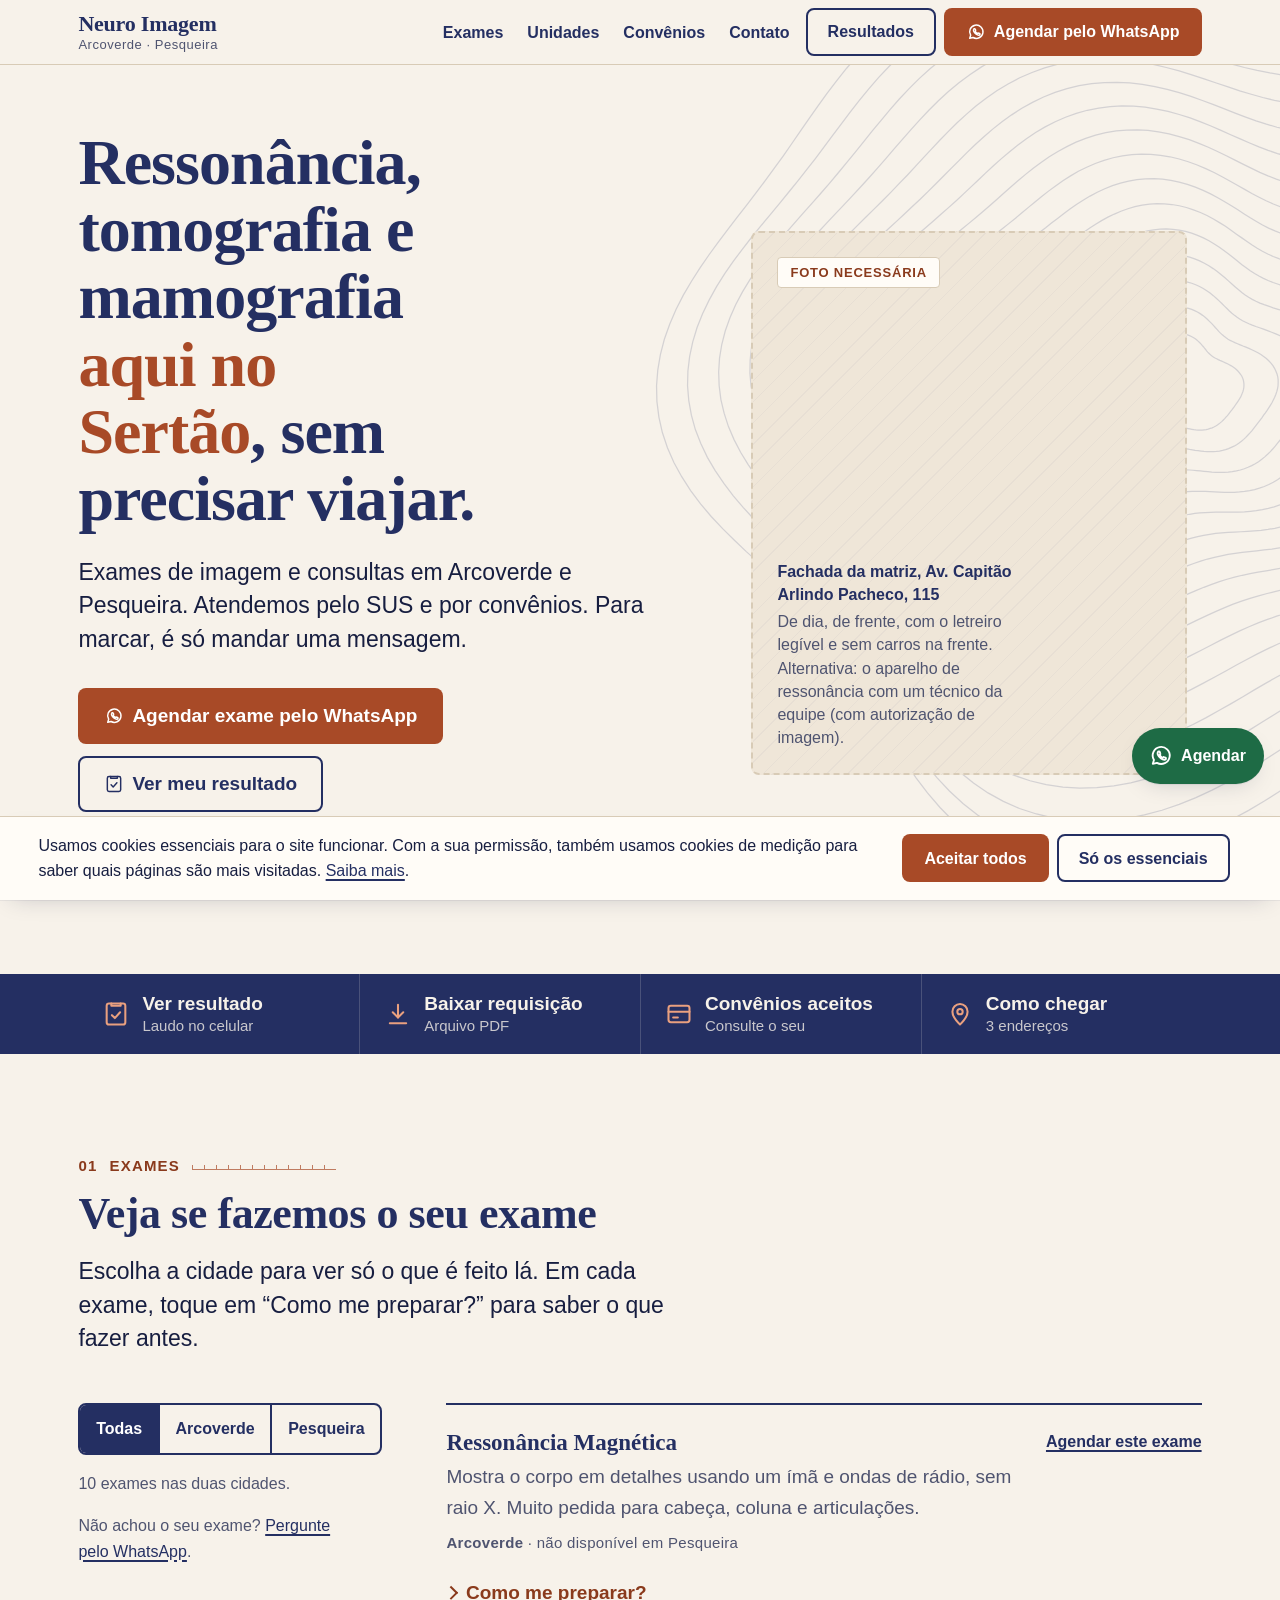
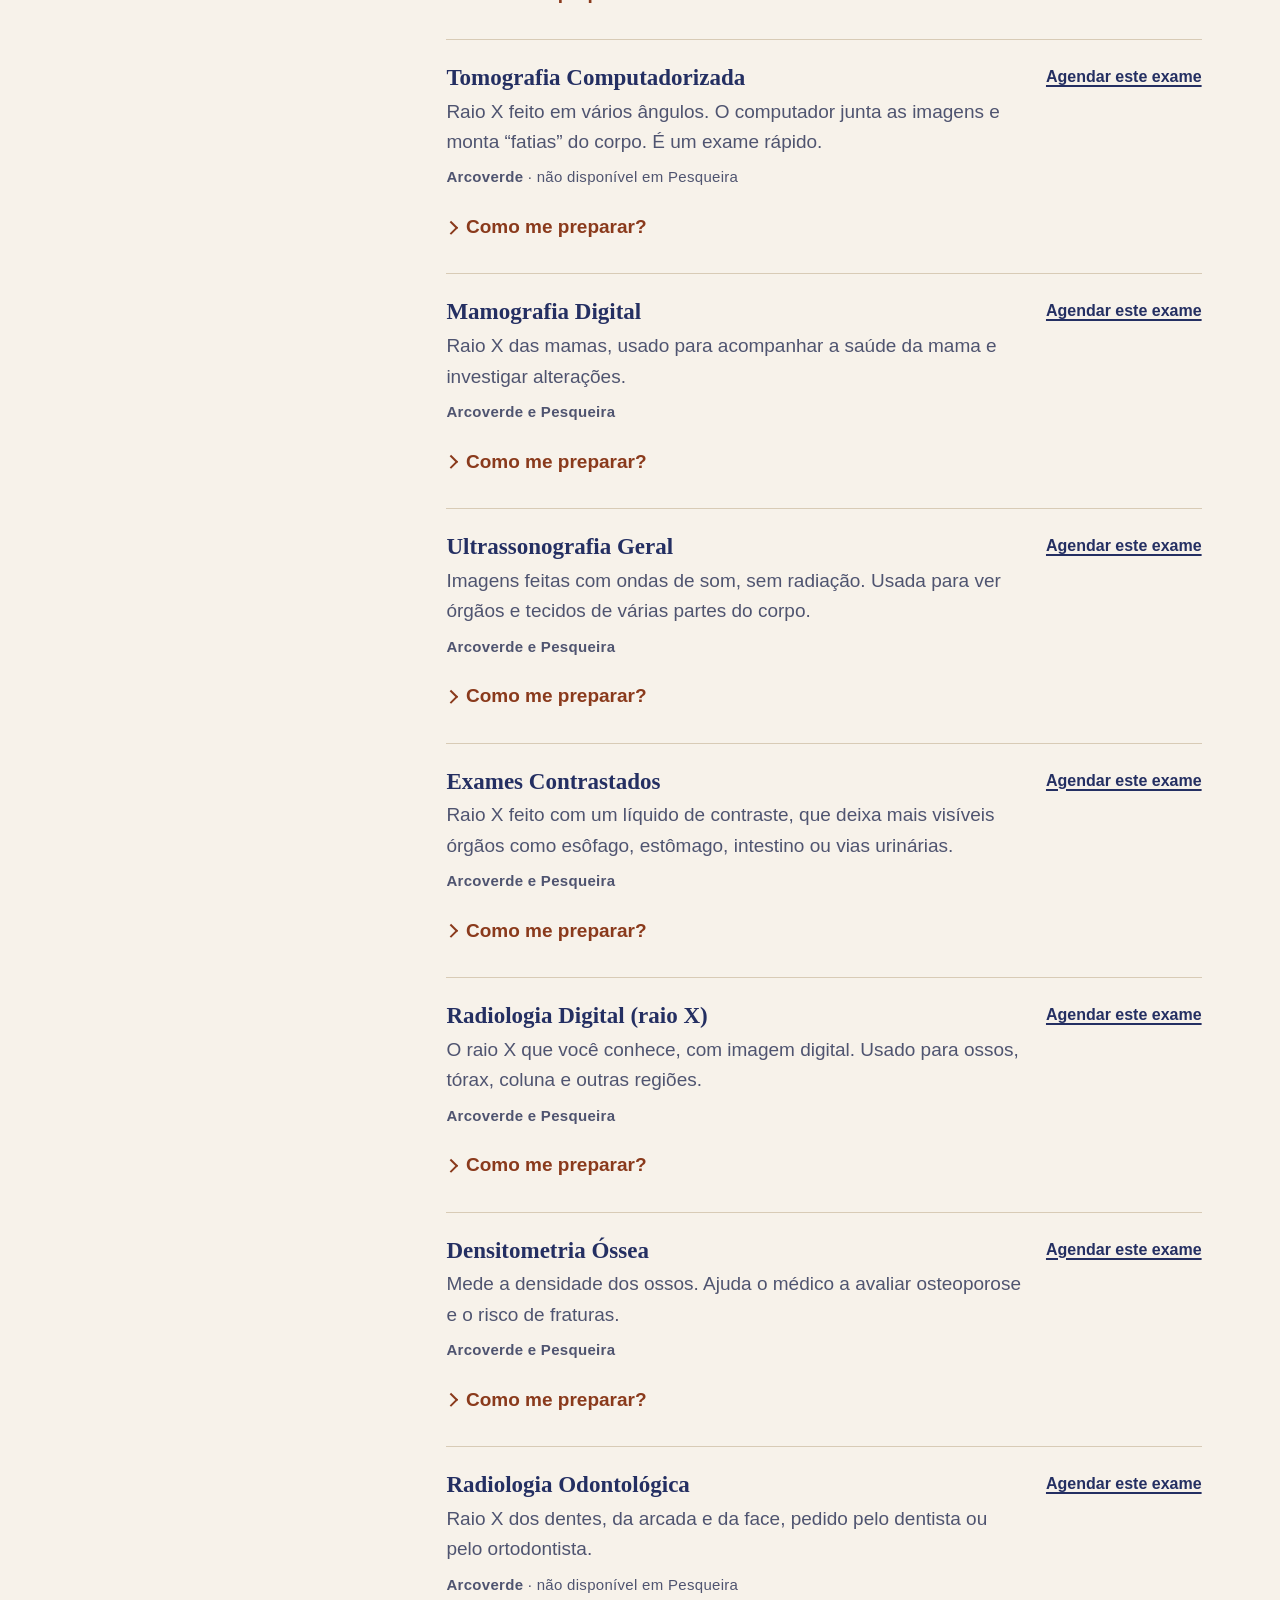
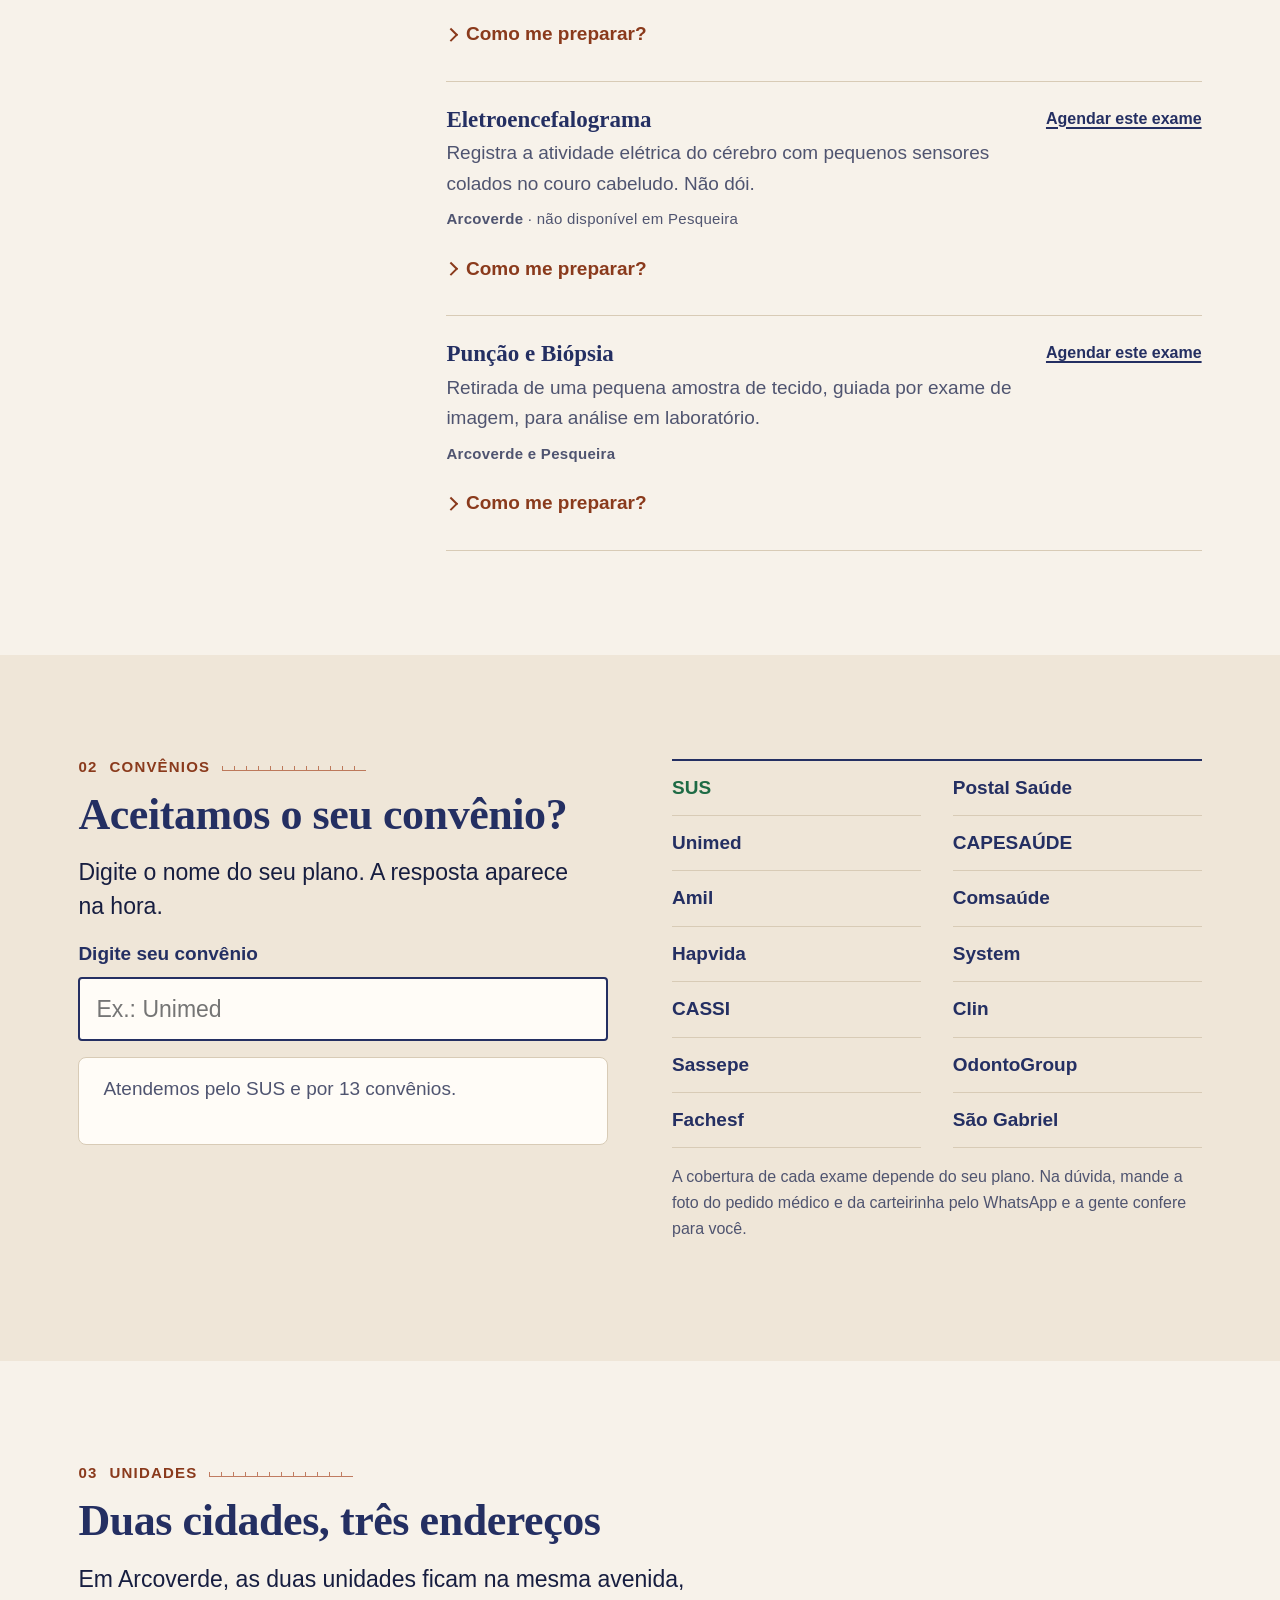
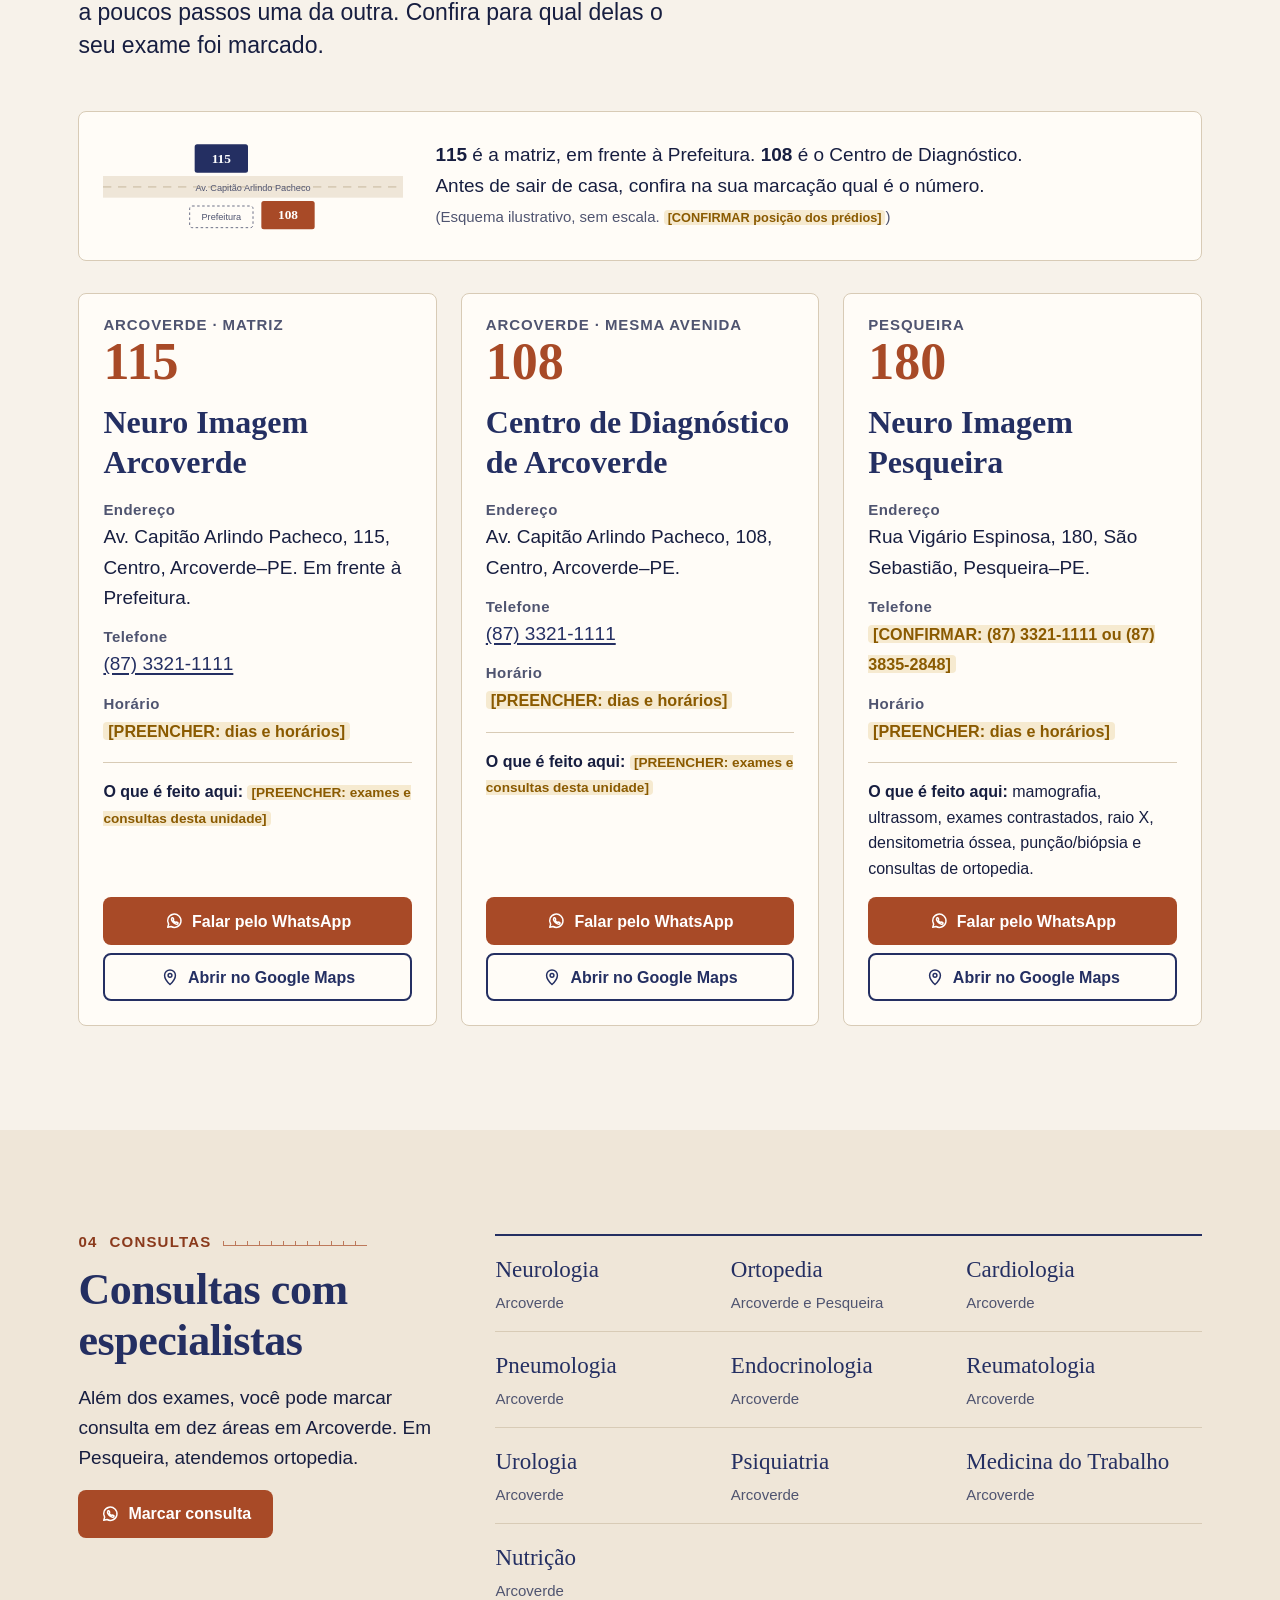
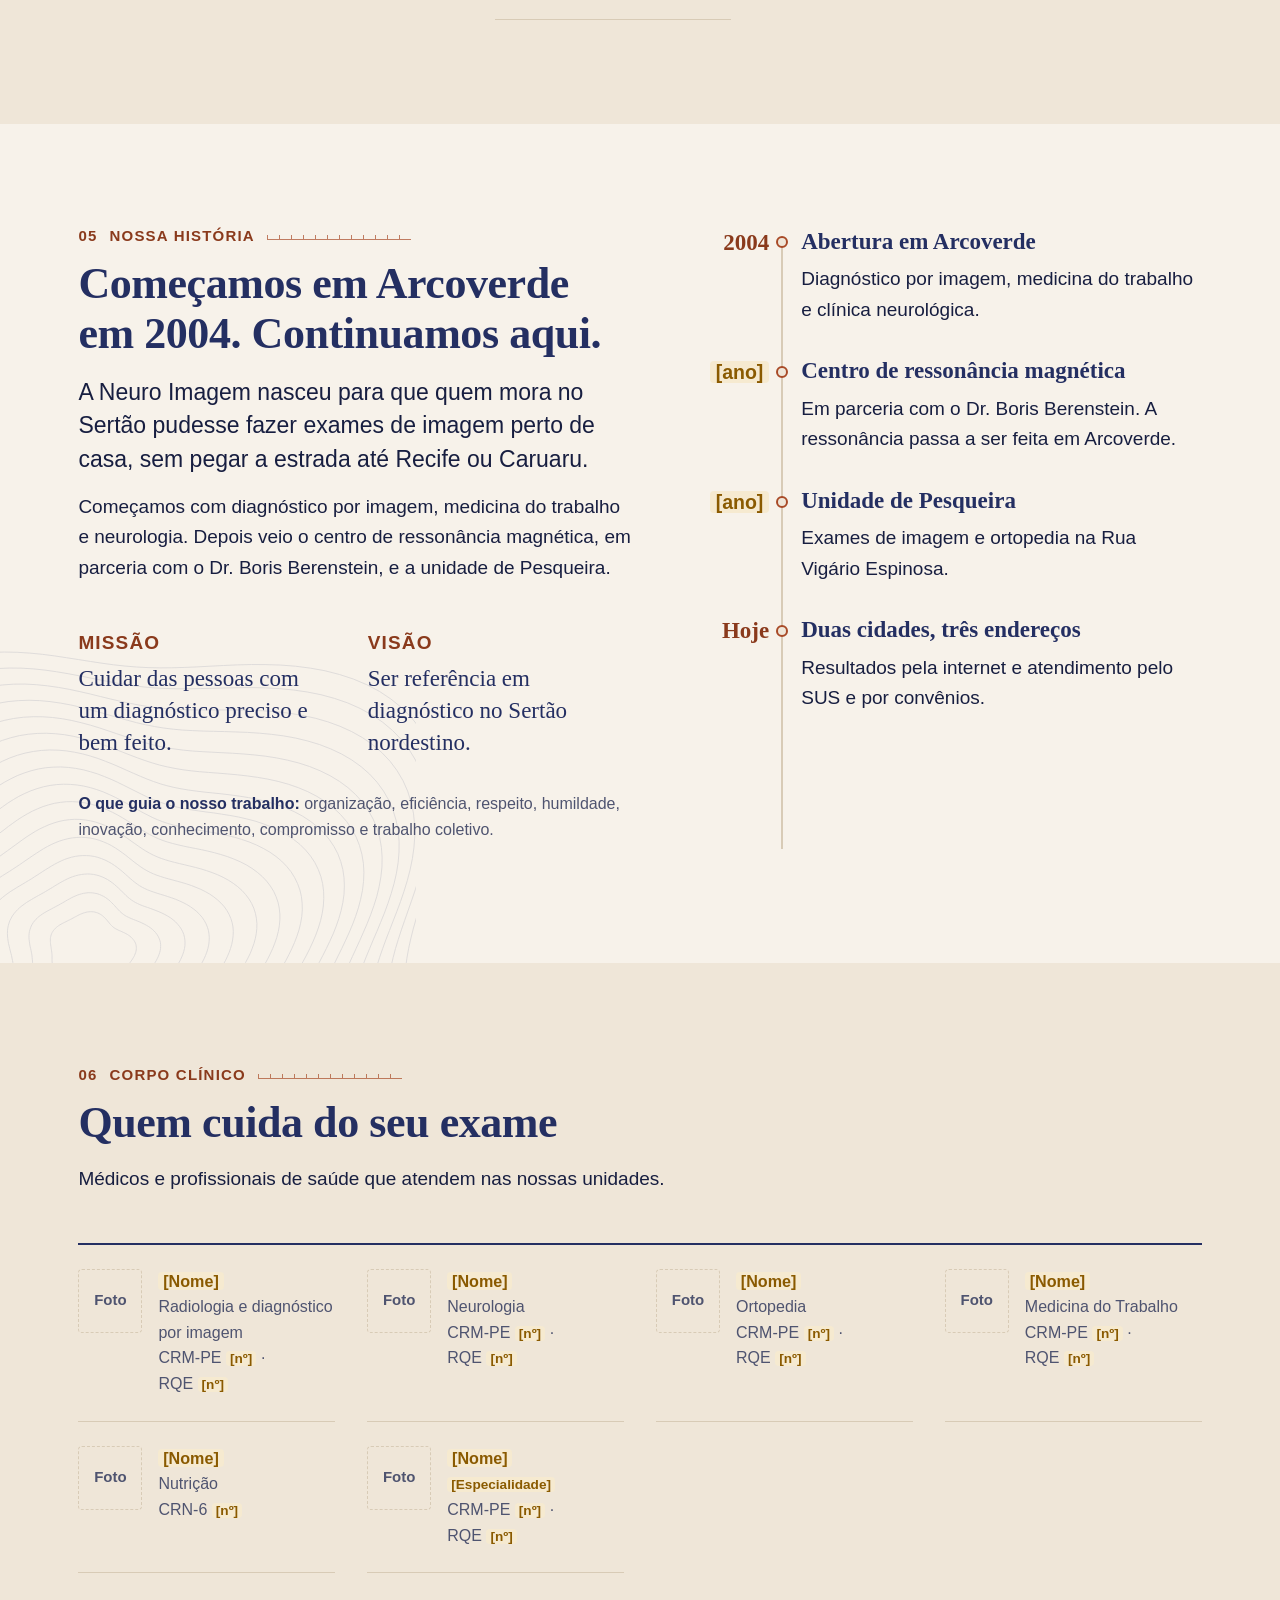
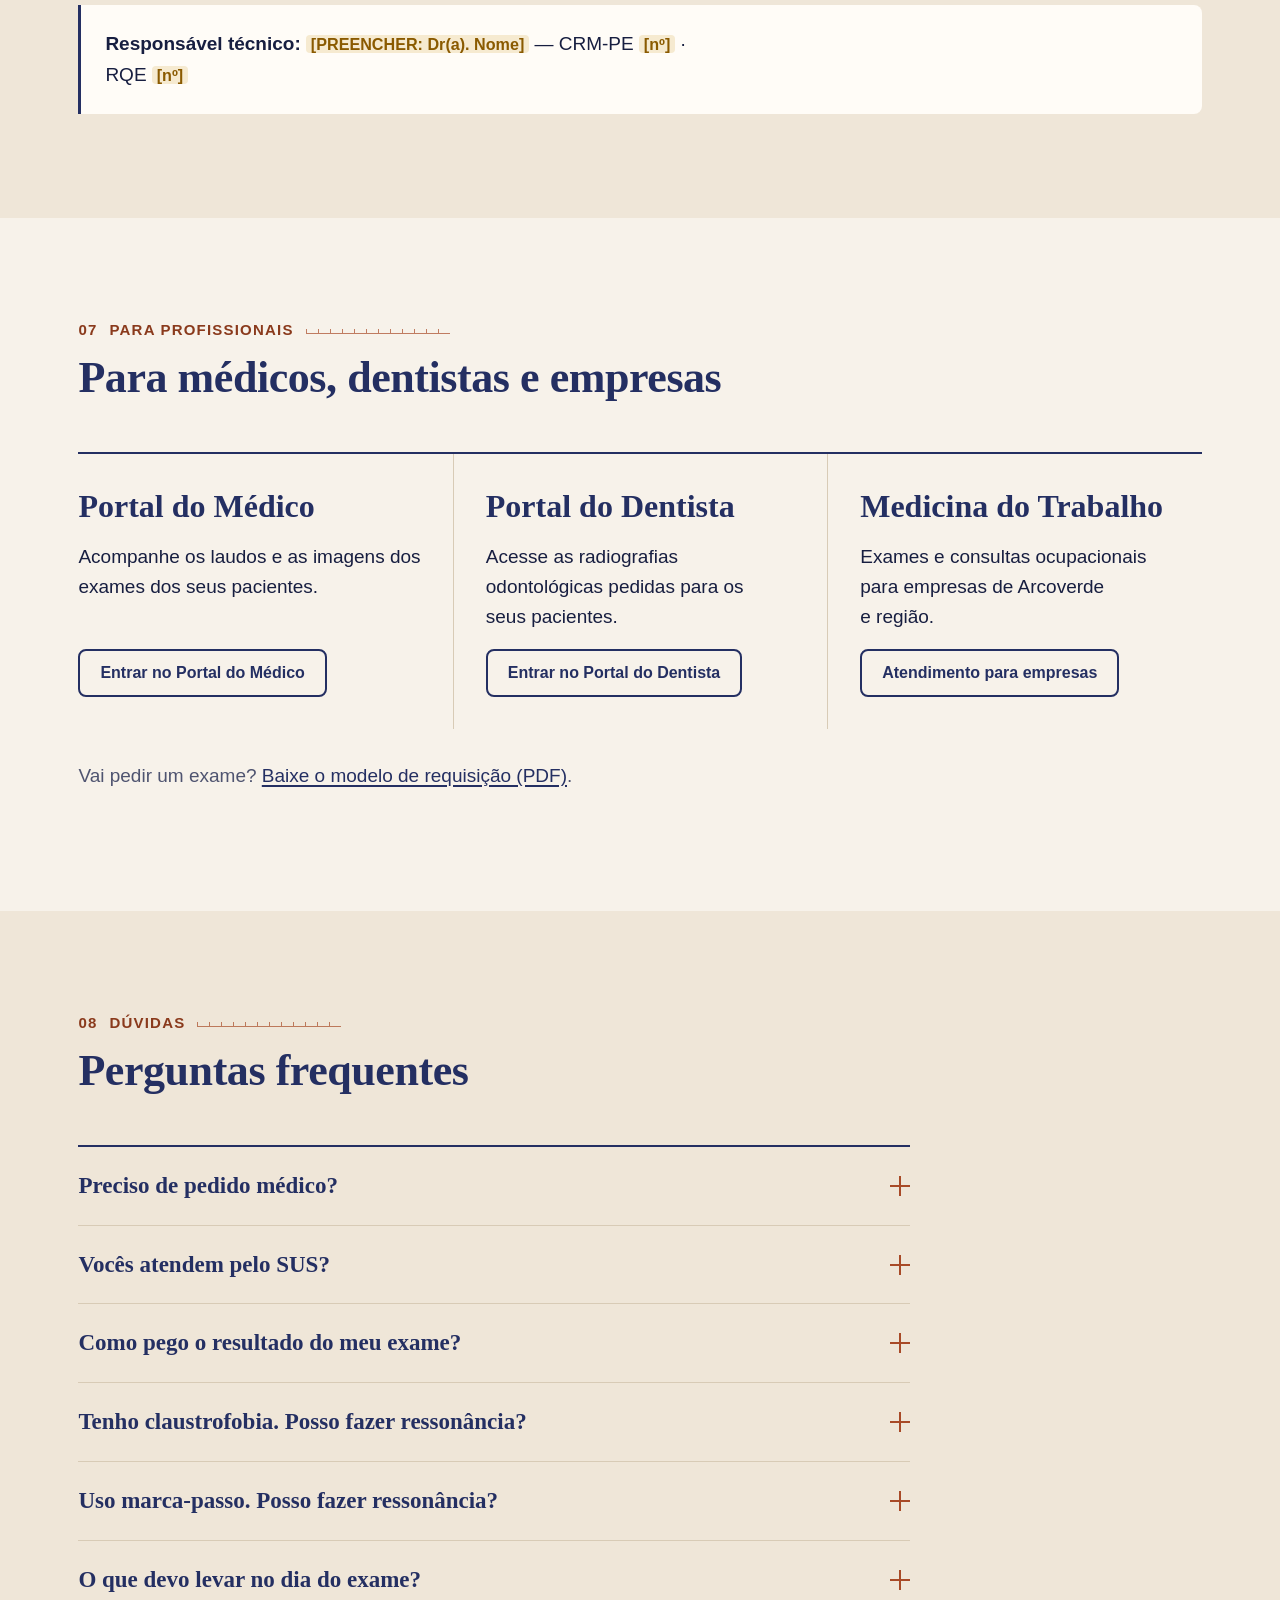
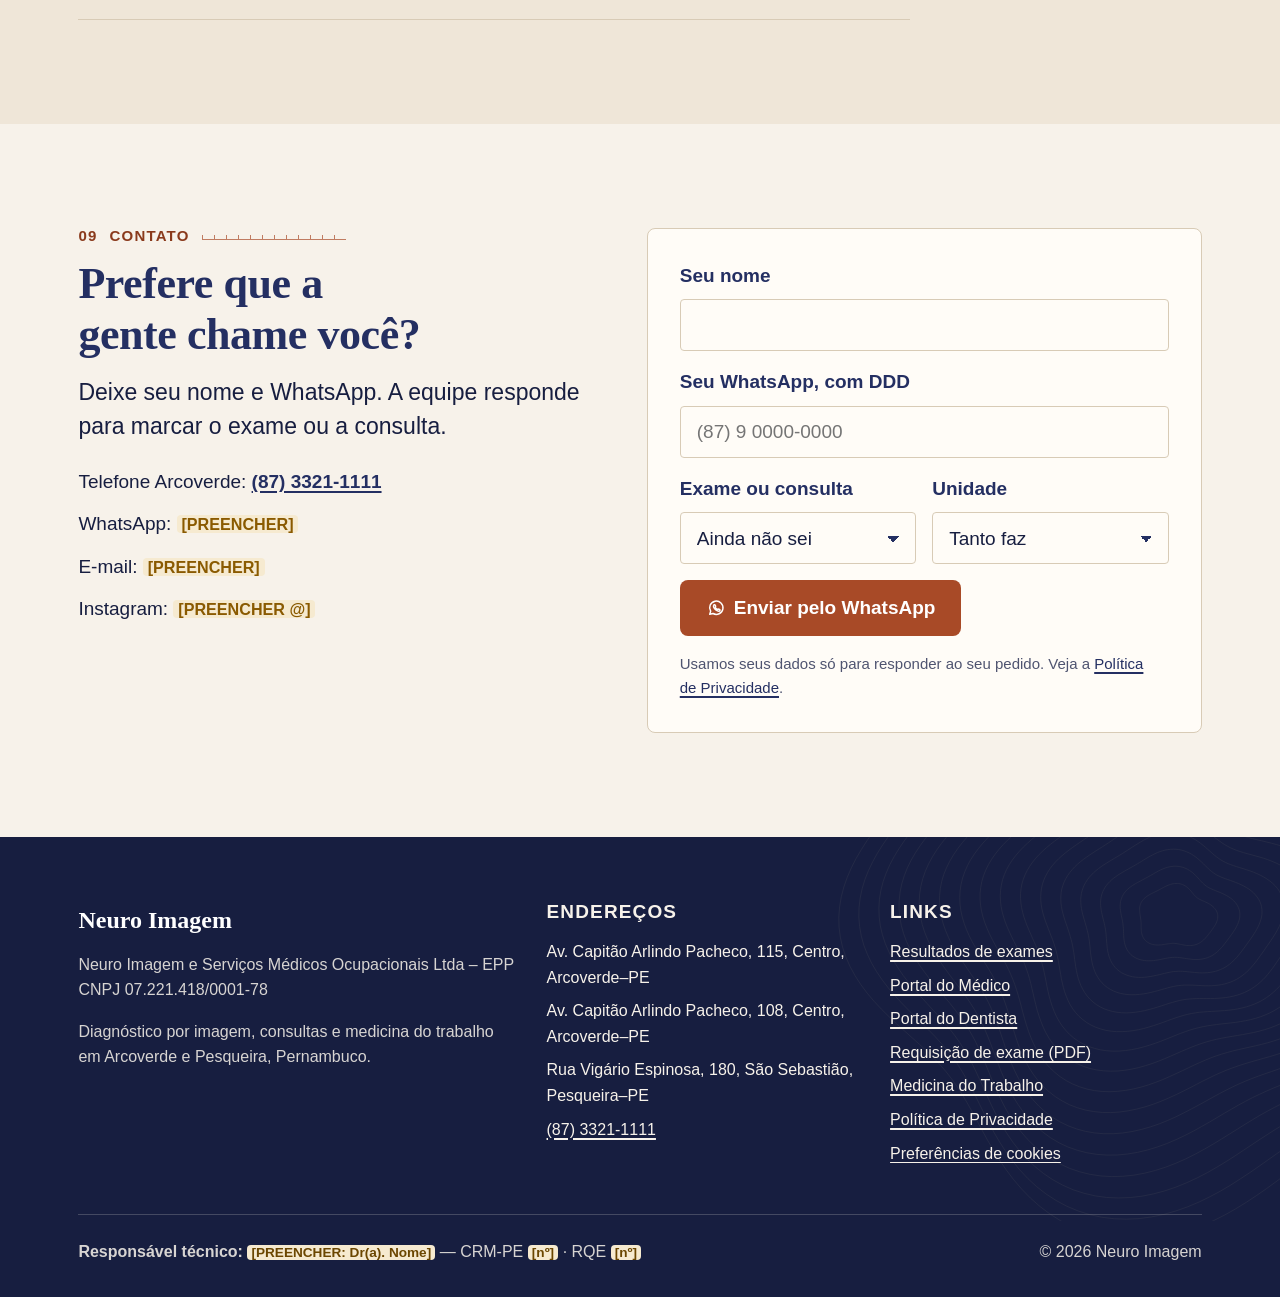
==== index.html @ 1c109d6f "Site Neuro Imagem: landing page, páginas internas, DESIGN.md e pendências Co-Authored-By: Claude Opu" ====
<!doctype html>
<html lang="pt-BR">
<head>
<meta charset="utf-8">
<meta name="viewport" content="width=device-width, initial-scale=1">
<title>Neuro Imagem | Ressonância, tomografia e mamografia em Arcoverde e Pesqueira–PE</title>
<meta name="description" content="Exames de imagem e consultas em Arcoverde e Pesqueira (PE): ressonância magnética, tomografia, mamografia, ultrassom e mais. Atende SUS e convênios. Agende pelo WhatsApp e veja seu resultado online.">
<link rel="canonical" href="https://neuroimagem.com/">
<meta name="theme-color" content="#242F62">

<meta property="og:type" content="website">
<meta property="og:locale" content="pt_BR">
<meta property="og:site_name" content="Neuro Imagem Arcoverde">
<meta property="og:title" content="Neuro Imagem | Exames de imagem em Arcoverde e Pesqueira">
<meta property="og:description" content="Ressonância, tomografia e mamografia aqui no Sertão, sem precisar viajar. SUS e convênios. Agende pelo WhatsApp.">
<meta property="og:url" content="https://neuroimagem.com/">
<!-- [PREENCHER] imagem 1200×630 com a fachada real -->
<meta property="og:image" content="https://neuroimagem.com/img/og-neuroimagem.jpg">
<meta name="twitter:card" content="summary_large_image">

<link rel="preload" href="fonts/atkinson.woff2" as="font" type="font/woff2" crossorigin>
<link rel="preload" href="fonts/literata.woff2" as="font" type="font/woff2" crossorigin>
<link rel="stylesheet" href="css/style.css">
<link rel="icon" href="img/favicon.svg" type="image/svg+xml">

<script type="application/ld+json">
{
  "@context": "https://schema.org",
  "@graph": [
    {
      "@type": "Organization",
      "@id": "https://neuroimagem.com/#org",
      "name": "Neuro Imagem Arcoverde",
      "legalName": "Neuro Imagem e Serviços Médicos Ocupacionais Ltda – EPP",
      "taxID": "07.221.418/0001-78",
      "foundingDate": "2004",
      "url": "https://neuroimagem.com/",
      "telephone": "+55-87-3321-1111",
      "subOrganization": [
        {"@id": "https://neuroimagem.com/#arcoverde-115"},
        {"@id": "https://neuroimagem.com/#arcoverde-108"},
        {"@id": "https://neuroimagem.com/#pesqueira"}
      ]
    },
    {
      "@type": ["MedicalClinic", "DiagnosticLab"],
      "@id": "https://neuroimagem.com/#arcoverde-115",
      "name": "Neuro Imagem Arcoverde (matriz)",
      "url": "https://neuroimagem.com/#unidades",
      "telephone": "+55-87-3321-1111",
      "parentOrganization": {"@id": "https://neuroimagem.com/#org"},
      "address": {
        "@type": "PostalAddress",
        "streetAddress": "Av. Capitão Arlindo Pacheco, 115, Centro",
        "addressLocality": "Arcoverde",
        "addressRegion": "PE",
        "addressCountry": "BR"
      },
      "isAcceptingNewPatients": true,
      "medicalSpecialty": ["Radiology", "Neurologic", "Pulmonary", "Endocrine", "Musculoskeletal", "Rheumatologic", "Cardiovascular", "Psychiatric", "Urologic"],
      "availableService": [
        {"@type": "MedicalTest", "name": "Ressonância Magnética"},
        {"@type": "MedicalTest", "name": "Tomografia Computadorizada"},
        {"@type": "MedicalTest", "name": "Mamografia Digital"},
        {"@type": "MedicalTest", "name": "Ultrassonografia"},
        {"@type": "MedicalTest", "name": "Exames Contrastados"},
        {"@type": "MedicalTest", "name": "Radiologia Digital"},
        {"@type": "MedicalTest", "name": "Densitometria Óssea"},
        {"@type": "MedicalTest", "name": "Radiologia Odontológica"},
        {"@type": "MedicalTest", "name": "Eletroencefalograma"},
        {"@type": "MedicalProcedure", "name": "Punção e Biópsia"}
      ]
    },
    {
      "@type": ["MedicalClinic", "DiagnosticLab"],
      "@id": "https://neuroimagem.com/#arcoverde-108",
      "name": "Centro de Diagnóstico de Arcoverde",
      "url": "https://neuroimagem.com/#unidades",
      "telephone": "+55-87-3321-1111",
      "parentOrganization": {"@id": "https://neuroimagem.com/#org"},
      "address": {
        "@type": "PostalAddress",
        "streetAddress": "Av. Capitão Arlindo Pacheco, 108, Centro",
        "addressLocality": "Arcoverde",
        "addressRegion": "PE",
        "addressCountry": "BR"
      }
    },
    {
      "@type": ["MedicalClinic", "DiagnosticLab"],
      "@id": "https://neuroimagem.com/#pesqueira",
      "name": "Neuro Imagem Pesqueira",
      "url": "https://neuroimagem.com/#unidades",
      "parentOrganization": {"@id": "https://neuroimagem.com/#org"},
      "address": {
        "@type": "PostalAddress",
        "streetAddress": "Rua Vigário Espinosa, 180, São Sebastião",
        "addressLocality": "Pesqueira",
        "addressRegion": "PE",
        "addressCountry": "BR"
      },
      "medicalSpecialty": ["Radiology", "Musculoskeletal"],
      "availableService": [
        {"@type": "MedicalTest", "name": "Mamografia Digital"},
        {"@type": "MedicalTest", "name": "Ultrassonografia"},
        {"@type": "MedicalTest", "name": "Exames Contrastados"},
        {"@type": "MedicalTest", "name": "Radiologia Digital"},
        {"@type": "MedicalTest", "name": "Densitometria Óssea"},
        {"@type": "MedicalProcedure", "name": "Punção e Biópsia"}
      ]
    }
  ]
}
</script>
</head>
<body>

<!-- Ícones (traço próprio, 24×24) -->
<svg xmlns="http://www.w3.org/2000/svg" style="display:none" aria-hidden="true">
  <symbol id="i-wa" viewBox="0 0 24 24" fill="none" stroke="currentColor" stroke-width="1.75" stroke-linecap="round" stroke-linejoin="round"><path d="M4.5 19.5l1.1-3.6A8 8 0 1 1 8.4 18.6z"/><path d="M9.2 8.6c.2-.5.6-.6.9-.6h.4c.2 0 .4.1.5.4l.6 1.5c.1.2 0 .5-.1.6l-.5.6c.6 1.2 1.5 2.1 2.7 2.7l.6-.5c.2-.2.4-.2.6-.1l1.5.6c.3.1.4.3.4.5v.4c0 .4-.2.8-.6.9-1 .4-2.4.2-4-1-1.4-1-2.5-2.4-3-3.6-.3-.9-.3-1.7 0-2.4z"/></symbol>
  <symbol id="i-doc" viewBox="0 0 24 24" fill="none" stroke="currentColor" stroke-width="1.75" stroke-linecap="round" stroke-linejoin="round"><path d="M14 3H7a2 2 0 0 0-2 2v14a2 2 0 0 0 2 2h10a2 2 0 0 0 2-2V8z"/><path d="M14 3v5h5"/><path d="M9 13h6M9 17h4"/></symbol>
  <symbol id="i-result" viewBox="0 0 24 24" fill="none" stroke="currentColor" stroke-width="1.75" stroke-linecap="round" stroke-linejoin="round"><rect x="4" y="3" width="16" height="18" rx="2"/><path d="M8 3v2h8V3"/><path d="M8.5 13l2.5 2.5 4.5-5"/></symbol>
  <symbol id="i-download" viewBox="0 0 24 24" fill="none" stroke="currentColor" stroke-width="1.75" stroke-linecap="round" stroke-linejoin="round"><path d="M12 4v11"/><path d="M7.5 10.5L12 15l4.5-4.5"/><path d="M5 20h14"/></symbol>
  <symbol id="i-card" viewBox="0 0 24 24" fill="none" stroke="currentColor" stroke-width="1.75" stroke-linecap="round" stroke-linejoin="round"><rect x="3" y="5" width="18" height="14" rx="2"/><path d="M3 10h18"/><path d="M7 15h4"/></symbol>
  <symbol id="i-pin" viewBox="0 0 24 24" fill="none" stroke="currentColor" stroke-width="1.75" stroke-linecap="round" stroke-linejoin="round"><path d="M12 21s-6.5-5.6-6.5-11a6.5 6.5 0 0 1 13 0c0 5.4-6.5 11-6.5 11z"/><circle cx="12" cy="10" r="2.3"/></symbol>
  <symbol id="i-phone" viewBox="0 0 24 24" fill="none" stroke="currentColor" stroke-width="1.75" stroke-linecap="round" stroke-linejoin="round"><path d="M6.6 3.5h2.2l1.4 4-1.8 1.2a11 11 0 0 0 6.9 6.9l1.2-1.8 4 1.4v2.2A2 2 0 0 1 18.4 20 15.4 15.4 0 0 1 4 5.6a2 2 0 0 1 2.6-2.1z"/></symbol>
  <symbol id="i-check" viewBox="0 0 24 24" fill="none" stroke="currentColor" stroke-width="2" stroke-linecap="round" stroke-linejoin="round"><path d="M5 12.5l4.5 4.5L19 7.5"/></symbol>
  <symbol id="i-menu" viewBox="0 0 24 24" fill="none" stroke="currentColor" stroke-width="2" stroke-linecap="round"><path d="M4 7h16M4 12h16M4 17h16"/></symbol>
  <symbol id="i-arrow" viewBox="0 0 24 24" fill="none" stroke="currentColor" stroke-width="1.75" stroke-linecap="round" stroke-linejoin="round"><path d="M5 12h14M13 6l6 6-6 6"/></symbol>
</svg>

<a class="skip-link" href="#conteudo">Pular para o conteúdo</a>

<header class="site-header">
  <div class="wrap header-inner">
    <!-- [PREENCHER] trocar pelo logo oficial em SVG -->
    <a class="brand" href="./" aria-label="Neuro Imagem, página inicial">
      <span class="brand-name">Neuro Imagem</span>
      <span class="brand-place">Arcoverde · Pesqueira</span>
    </a>
    <nav class="main-nav" id="menu" aria-label="Principal">
      <ul>
        <li><a href="#exames">Exames</a></li>
        <li><a href="#unidades">Unidades</a></li>
        <li><a href="#convenios">Convênios</a></li>
        <li><a href="#contato">Contato</a></li>
        <li class="nav-extra"><a href="#consultas">Consultas</a></li>
        <li class="nav-extra"><a href="#medicos-empresas">Para médicos e empresas</a></li>
        <li class="nav-extra"><a href="https://PREENCHER-URL-PORTAL-DE-RESULTADOS">Ver resultado de exame</a></li>
      </ul>
    </nav>
    <div class="header-actions">
      <a class="btn btn-secondary btn-results" href="https://PREENCHER-URL-PORTAL-DE-RESULTADOS">Resultados</a>
      <a class="btn btn-primary js-wa" href="#contato" data-msg="Olá, gostaria de agendar um exame de ___">
        <svg aria-hidden="true"><use href="#i-wa"/></svg>
        <span class="label-long">Agendar pelo WhatsApp</span><span class="label-short">Agendar</span>
      </a>
      <button class="menu-toggle" type="button" aria-expanded="false" aria-controls="menu">
        <svg aria-hidden="true"><use href="#i-menu"/></svg>Menu
      </button>
    </div>
  </div>
</header>

<main id="conteudo">

  <!-- HERO -->
  <section class="hero" aria-labelledby="hero-title">
    <div class="wrap hero-grid">
      <div>
        <h1 id="hero-title">Ressonância, tomografia e mamografia <em>aqui no Sertão</em>, sem precisar viajar.</h1>
        <p class="lead">Exames de imagem e consultas em Arcoverde e Pesqueira. Atendemos pelo SUS e por convênios. Para marcar, é só mandar uma mensagem.</p>
        <div class="hero-ctas">
          <a class="btn btn-primary btn-lg js-wa" href="#contato" data-msg="Olá, gostaria de agendar um exame de ___">
            <svg aria-hidden="true"><use href="#i-wa"/></svg>Agendar exame pelo WhatsApp
          </a>
          <a class="btn btn-secondary btn-lg" href="https://PREENCHER-URL-PORTAL-DE-RESULTADOS">
            <svg aria-hidden="true"><use href="#i-result"/></svg>Ver meu resultado
          </a>
        </div>
        <p class="hero-note"><svg aria-hidden="true"><use href="#i-check"/></svg><span>SUS, Unimed, Amil, Hapvida e mais 10 convênios. <a href="#convenios">Confira o seu</a>.</span></p>
      </div>
      <figure class="photo-slot">
        <span class="tag">Foto necessária</span>
        <figcaption><strong>Fachada da matriz, Av. Capitão Arlindo Pacheco, 115</strong>De dia, de frente, com o letreiro legível e sem carros na frente. Alternativa: o aparelho de ressonância com um técnico da equipe (com autorização de imagem).</figcaption>
      </figure>
    </div>
  </section>

  <!-- ACESSO RÁPIDO -->
  <nav class="quick on-dark" id="acesso" aria-label="Acesso rápido">
    <div class="wrap">
      <ul>
        <li><a href="https://PREENCHER-URL-PORTAL-DE-RESULTADOS"><svg aria-hidden="true"><use href="#i-result"/></svg><span>Ver resultado<small>Laudo no celular</small></span></a></li>
        <li><a href="docs/requisicao-de-exame.pdf" download><svg aria-hidden="true"><use href="#i-download"/></svg><span>Baixar requisição<small>Arquivo PDF</small></span></a></li>
        <li><a href="#convenios"><svg aria-hidden="true"><use href="#i-card"/></svg><span>Convênios aceitos<small>Consulte o seu</small></span></a></li>
        <li><a href="#unidades"><svg aria-hidden="true"><use href="#i-pin"/></svg><span>Como chegar<small>3 endereços</small></span></a></li>
      </ul>
    </div>
  </nav>

  <!-- EXAMES -->
  <section class="section" id="exames" aria-labelledby="exames-title">
    <div class="wrap">
      <div class="section-head">
        <p class="ruler"><span class="n">01</span> Exames</p>
        <h2 id="exames-title">Veja se fazemos o seu exame</h2>
        <p class="lead">Escolha a cidade para ver só o que é feito lá. Em cada exame, toque em “Como me preparar?” para saber o que fazer antes.</p>
      </div>

      <div class="exams-layout">
        <div class="exams-side">
          <div class="segmented" role="group" aria-label="Filtrar exames por cidade">
            <button type="button" data-filter="todas" aria-pressed="true">Todas</button>
            <button type="button" data-filter="arcoverde" aria-pressed="false">Arcoverde</button>
            <button type="button" data-filter="pesqueira" aria-pressed="false">Pesqueira</button>
          </div>
          <p class="filter-status" id="filter-status" role="status" aria-live="polite">10 exames nas duas cidades.</p>
          <p>Não achou o seu exame? <a class="js-wa" href="#contato" data-msg="Olá, vocês fazem o exame de ___?">Pergunte pelo WhatsApp</a>.</p>
        </div>

        <ul class="exam-list" id="exam-list">
          <li class="exam" data-units="arcoverde">
            <div>
              <h3>Ressonância Magnética</h3>
              <p>Mostra o corpo em detalhes usando um ímã e ondas de rádio, sem raio X. Muito pedida para cabeça, coluna e articulações.</p>
              <p class="exam-units">Arcoverde <span>· não disponível em Pesqueira</span></p>
            </div>
            <div class="exam-actions"><a class="js-wa" href="#contato" data-msg="Olá, gostaria de agendar uma Ressonância Magnética.">Agendar este exame</a></div>
            <details class="prep exam-prep"><summary>Como me preparar?</summary><div class="prep-body"><p><span class="fill">[PREENCHER pela clínica: jejum, retirada de objetos de metal, roupas, contraste, acompanhante e tempo de exame]</span></p><p>Usa marca-passo, implante, clipe ou outro metal no corpo? Avise na hora de marcar. Veja as <a href="#faq">perguntas frequentes</a>.</p></div></details>
          </li>
          <li class="exam" data-units="arcoverde">
            <div>
              <h3>Tomografia Computadorizada</h3>
              <p>Raio X feito em vários ângulos. O computador junta as imagens e monta “fatias” do corpo. É um exame rápido.</p>
              <p class="exam-units">Arcoverde <span>· não disponível em Pesqueira</span></p>
            </div>
            <div class="exam-actions"><a class="js-wa" href="#contato" data-msg="Olá, gostaria de agendar uma Tomografia Computadorizada.">Agendar este exame</a></div>
            <details class="prep exam-prep"><summary>Como me preparar?</summary><div class="prep-body"><p><span class="fill">[PREENCHER pela clínica: jejum, uso de contraste, exames de função renal, gestação, acompanhante]</span></p></div></details>
          </li>
          <li class="exam" data-units="arcoverde pesqueira">
            <div>
              <h3>Mamografia Digital</h3>
              <p>Raio X das mamas, usado para acompanhar a saúde da mama e investigar alterações.</p>
              <p class="exam-units">Arcoverde e Pesqueira</p>
            </div>
            <div class="exam-actions"><a class="js-wa" href="#contato" data-msg="Olá, gostaria de agendar uma Mamografia.">Agendar este exame</a></div>
            <details class="prep exam-prep"><summary>Como me preparar?</summary><div class="prep-body"><p><span class="fill">[PREENCHER pela clínica: uso de desodorante/talco, período do ciclo, mamografias anteriores]</span></p></div></details>
          </li>
          <li class="exam" data-units="arcoverde pesqueira">
            <div>
              <h3>Ultrassonografia Geral</h3>
              <p>Imagens feitas com ondas de som, sem radiação. Usada para ver órgãos e tecidos de várias partes do corpo.</p>
              <p class="exam-units">Arcoverde e Pesqueira</p>
            </div>
            <div class="exam-actions"><a class="js-wa" href="#contato" data-msg="Olá, gostaria de agendar uma Ultrassonografia de ___.">Agendar este exame</a></div>
            <details class="prep exam-prep"><summary>Como me preparar?</summary><div class="prep-body"><p><span class="fill">[PREENCHER pela clínica: preparo por tipo — abdome (jejum), pélvica (bexiga cheia), demais]</span></p></div></details>
          </li>
          <li class="exam" data-units="arcoverde pesqueira">
            <div>
              <h3>Exames Contrastados</h3>
              <p>Raio X feito com um líquido de contraste, que deixa mais visíveis órgãos como esôfago, estômago, intestino ou vias urinárias.</p>
              <p class="exam-units">Arcoverde e Pesqueira</p>
            </div>
            <div class="exam-actions"><a class="js-wa" href="#contato" data-msg="Olá, gostaria de agendar um exame contrastado de ___.">Agendar este exame</a></div>
            <details class="prep exam-prep"><summary>Como me preparar?</summary><div class="prep-body"><p><span class="fill">[PREENCHER pela clínica: quais exames contrastados são feitos e o preparo de cada um]</span></p></div></details>
          </li>
          <li class="exam" data-units="arcoverde pesqueira">
            <div>
              <h3>Radiologia Digital (raio X)</h3>
              <p>O raio X que você conhece, com imagem digital. Usado para ossos, tórax, coluna e outras regiões.</p>
              <p class="exam-units">Arcoverde e Pesqueira</p>
            </div>
            <div class="exam-actions"><a class="js-wa" href="#contato" data-msg="Olá, gostaria de agendar um Raio X de ___.">Agendar este exame</a></div>
            <details class="prep exam-prep"><summary>Como me preparar?</summary><div class="prep-body"><p><span class="fill">[PREENCHER pela clínica: em geral sem preparo; avisar em caso de gravidez; exceções]</span></p></div></details>
          </li>
          <li class="exam" data-units="arcoverde pesqueira">
            <div>
              <h3>Densitometria Óssea</h3>
              <p>Mede a densidade dos ossos. Ajuda o médico a avaliar osteoporose e o risco de fraturas.</p>
              <p class="exam-units">Arcoverde e Pesqueira</p>
            </div>
            <div class="exam-actions"><a class="js-wa" href="#contato" data-msg="Olá, gostaria de agendar uma Densitometria Óssea.">Agendar este exame</a></div>
            <details class="prep exam-prep"><summary>Como me preparar?</summary><div class="prep-body"><p><span class="fill">[PREENCHER pela clínica: suspensão de cálcio, exames com contraste recentes, roupas sem metal]</span></p></div></details>
          </li>
          <li class="exam" data-units="arcoverde">
            <div>
              <h3>Radiologia Odontológica</h3>
              <p>Raio X dos dentes, da arcada e da face, pedido pelo dentista ou pelo ortodontista.</p>
              <p class="exam-units">Arcoverde <span>· não disponível em Pesqueira</span></p>
            </div>
            <div class="exam-actions"><a class="js-wa" href="#contato" data-msg="Olá, gostaria de agendar uma radiografia odontológica.">Agendar este exame</a></div>
            <details class="prep exam-prep"><summary>Como me preparar?</summary><div class="prep-body"><p><span class="fill">[PREENCHER pela clínica: tipos feitos (panorâmica, documentação ortodôntica etc.) e preparo]</span></p></div></details>
          </li>
          <li class="exam" data-units="arcoverde">
            <div>
              <h3>Eletroencefalograma</h3>
              <p>Registra a atividade elétrica do cérebro com pequenos sensores colados no couro cabeludo. Não dói.</p>
              <p class="exam-units">Arcoverde <span>· não disponível em Pesqueira</span></p>
            </div>
            <div class="exam-actions"><a class="js-wa" href="#contato" data-msg="Olá, gostaria de agendar um Eletroencefalograma.">Agendar este exame</a></div>
            <details class="prep exam-prep"><summary>Como me preparar?</summary><div class="prep-body"><p><span class="fill">[PREENCHER pela clínica: cabelo lavado e sem creme, privação de sono, medicações, crianças]</span></p></div></details>
          </li>
          <li class="exam" data-units="arcoverde pesqueira">
            <div>
              <h3>Punção e Biópsia</h3>
              <p>Retirada de uma pequena amostra de tecido, guiada por exame de imagem, para análise em laboratório.</p>
              <p class="exam-units">Arcoverde e Pesqueira</p>
            </div>
            <div class="exam-actions"><a class="js-wa" href="#contato" data-msg="Olá, gostaria de agendar uma Punção/Biópsia de ___.">Agendar este exame</a></div>
            <details class="prep exam-prep"><summary>Como me preparar?</summary><div class="prep-body"><p><span class="fill">[PREENCHER pela clínica: anticoagulantes, jejum, acompanhante obrigatório, exames prévios]</span></p></div></details>
          </li>
        </ul>
      </div>
    </div>
  </section>

  <!-- CONVÊNIOS -->
  <section class="section section-alt" id="convenios" aria-labelledby="convenios-title">
    <div class="wrap plans-grid">
      <div>
        <p class="ruler"><span class="n">02</span> Convênios</p>
        <h2 id="convenios-title">Aceitamos o seu convênio?</h2>
        <p class="lead">Digite o nome do seu plano. A resposta aparece na hora.</p>
        <div class="field">
          <label for="plan-input">Digite seu convênio</label>
          <input class="input input-xl" id="plan-input" type="search" autocomplete="off" spellcheck="false" placeholder="Ex.: Unimed" aria-describedby="plan-result">
        </div>
        <div class="plan-result" id="plan-result" role="status" aria-live="polite">
          <p class="muted">Atendemos pelo SUS e por 13 convênios.</p>
        </div>
      </div>
      <div>
        <h3 class="visually-hidden">Lista completa de convênios</h3>
        <ul class="plan-list" id="plan-list">
          <li class="sus">SUS</li>
          <li>Unimed</li>
          <li>Amil</li>
          <li>Hapvida</li>
          <li>CASSI</li>
          <li>Sassepe</li>
          <li>Fachesf</li>
          <li>Postal Saúde</li>
          <li>CAPESAÚDE</li>
          <li>Comsaúde</li>
          <li>System</li>
          <li>Clin</li>
          <li>OdontoGroup</li>
          <li>São Gabriel</li>
        </ul>
        <p class="plan-note">A cobertura de cada exame depende do seu plano. Na dúvida, mande a foto do pedido médico e da carteirinha pelo WhatsApp e a gente confere para você.</p>
      </div>
    </div>
  </section>

  <!-- UNIDADES -->
  <section class="section" id="unidades" aria-labelledby="unidades-title">
    <div class="wrap">
      <div class="section-head">
        <p class="ruler"><span class="n">03</span> Unidades</p>
        <h2 id="unidades-title">Duas cidades, três endereços</h2>
        <p class="lead">Em Arcoverde, as duas unidades ficam na mesma avenida, a poucos passos uma da outra. Confira para qual delas o seu exame foi marcado.</p>
      </div>

      <div class="street-note">
        <svg class="street-diagram" viewBox="0 0 360 120" role="img" aria-labelledby="street-t">
          <title id="street-t">Esquema: as unidades 115 e 108 ficam na mesma avenida, a Capitão Arlindo Pacheco, no Centro de Arcoverde. A 115 fica em frente à Prefeitura.</title>
          <rect x="0" y="48" width="360" height="26" fill="#EFE6D8"/>
          <path d="M0 61h360" stroke="#D8CBB6" stroke-width="2" stroke-dasharray="10 8"/>
          <text x="180" y="66" text-anchor="middle" font-family="Atkinson Hyperlegible Next, sans-serif" font-size="11" fill="#4F5470">Av. Capitão Arlindo Pacheco</text>
          <rect x="110" y="10" width="64" height="34" rx="3" fill="#242F62"/>
          <text x="142" y="32" text-anchor="middle" font-family="Literata, serif" font-weight="700" font-size="16" fill="#fff">115</text>
          <rect x="190" y="78" width="64" height="34" rx="3" fill="#A84A27"/>
          <text x="222" y="100" text-anchor="middle" font-family="Literata, serif" font-weight="700" font-size="16" fill="#fff">108</text>
          <rect x="104" y="84" width="76" height="26" rx="3" fill="none" stroke="#4F5470" stroke-dasharray="3 3"/>
          <text x="142" y="101" text-anchor="middle" font-family="Atkinson Hyperlegible Next, sans-serif" font-size="11" fill="#4F5470">Prefeitura</text>
        </svg>
        <p><strong>115</strong> é a matriz, em frente à Prefeitura. <strong>108</strong> é o Centro de Diagnóstico. Antes de sair de casa, confira na sua marcação qual é o número. <small class="muted">(Esquema ilustrativo, sem escala. <span class="fill">[CONFIRMAR posição dos prédios]</span>)</small></p>
      </div>

      <div class="units">
        <article class="unit" aria-labelledby="u1">
          <div class="unit-num"><small>Arcoverde · matriz</small>115</div>
          <div>
            <h3 id="u1">Neuro Imagem Arcoverde</h3>
          </div>
          <dl>
            <div><dt>Endereço</dt><dd>Av. Capitão Arlindo Pacheco, 115, Centro, Arcoverde–PE. Em frente à Prefeitura.</dd></div>
            <div><dt>Telefone</dt><dd><a class="tnum" href="tel:+558733211111">(87) 3321-1111</a></dd></div>
            <div><dt>Horário</dt><dd><span class="fill">[PREENCHER: dias e horários]</span></dd></div>
          </dl>
          <div class="what"><p><strong>O que é feito aqui:</strong> <span class="fill">[PREENCHER: exames e consultas desta unidade]</span></p></div>
          <div class="unit-actions">
            <a class="btn btn-primary js-wa" href="#contato" data-msg="Olá, gostaria de agendar na unidade 115 (matriz) em Arcoverde um exame de ___"><svg aria-hidden="true"><use href="#i-wa"/></svg>Falar pelo WhatsApp</a>
            <a class="btn btn-secondary" href="https://www.google.com/maps/search/?api=1&amp;query=Av.%20Capit%C3%A3o%20Arlindo%20Pacheco%2C%20115%2C%20Centro%2C%20Arcoverde%20-%20PE" target="_blank" rel="noopener"><svg aria-hidden="true"><use href="#i-pin"/></svg>Abrir no Google Maps<span class="visually-hidden"> (abre em nova aba)</span></a>
          </div>
        </article>

        <article class="unit" aria-labelledby="u2">
          <div class="unit-num"><small>Arcoverde · mesma avenida</small>108</div>
          <div>
            <h3 id="u2">Centro de Diagnóstico de Arcoverde</h3>
          </div>
          <dl>
            <div><dt>Endereço</dt><dd>Av. Capitão Arlindo Pacheco, 108, Centro, Arcoverde–PE.</dd></div>
            <div><dt>Telefone</dt><dd><a class="tnum" href="tel:+558733211111">(87) 3321-1111</a></dd></div>
            <div><dt>Horário</dt><dd><span class="fill">[PREENCHER: dias e horários]</span></dd></div>
          </dl>
          <div class="what"><p><strong>O que é feito aqui:</strong> <span class="fill">[PREENCHER: exames e consultas desta unidade]</span></p></div>
          <div class="unit-actions">
            <a class="btn btn-primary js-wa" href="#contato" data-msg="Olá, gostaria de agendar no Centro de Diagnóstico (108) em Arcoverde um exame de ___"><svg aria-hidden="true"><use href="#i-wa"/></svg>Falar pelo WhatsApp</a>
            <a class="btn btn-secondary" href="https://www.google.com/maps/search/?api=1&amp;query=Av.%20Capit%C3%A3o%20Arlindo%20Pacheco%2C%20108%2C%20Centro%2C%20Arcoverde%20-%20PE" target="_blank" rel="noopener"><svg aria-hidden="true"><use href="#i-pin"/></svg>Abrir no Google Maps<span class="visually-hidden"> (abre em nova aba)</span></a>
          </div>
        </article>

        <article class="unit" aria-labelledby="u3">
          <div class="unit-num"><small>Pesqueira</small>180</div>
          <div>
            <h3 id="u3">Neuro Imagem Pesqueira</h3>
          </div>
          <dl>
            <div><dt>Endereço</dt><dd>Rua Vigário Espinosa, 180, São Sebastião, Pesqueira–PE.</dd></div>
            <div><dt>Telefone</dt><dd><span class="fill">[CONFIRMAR: (87) 3321-1111 ou (87) 3835-2848]</span></dd></div>
            <div><dt>Horário</dt><dd><span class="fill">[PREENCHER: dias e horários]</span></dd></div>
          </dl>
          <div class="what"><p><strong>O que é feito aqui:</strong> mamografia, ultrassom, exames contrastados, raio X, densitometria óssea, punção/biópsia e consultas de ortopedia.</p></div>
          <div class="unit-actions">
            <a class="btn btn-primary js-wa" href="#contato" data-msg="Olá, gostaria de agendar em Pesqueira um exame de ___"><svg aria-hidden="true"><use href="#i-wa"/></svg>Falar pelo WhatsApp</a>
            <a class="btn btn-secondary" href="https://www.google.com/maps/search/?api=1&amp;query=Rua%20Vig%C3%A1rio%20Espinosa%2C%20180%2C%20S%C3%A3o%20Sebasti%C3%A3o%2C%20Pesqueira%20-%20PE" target="_blank" rel="noopener"><svg aria-hidden="true"><use href="#i-pin"/></svg>Abrir no Google Maps<span class="visually-hidden"> (abre em nova aba)</span></a>
          </div>
        </article>
      </div>
    </div>
  </section>

  <!-- CONSULTAS -->
  <section class="section section-alt" id="consultas" aria-labelledby="consultas-title">
    <div class="wrap spec-grid">
      <div>
        <p class="ruler"><span class="n">04</span> Consultas</p>
        <h2 id="consultas-title">Consultas com especialistas</h2>
        <p>Além dos exames, você pode marcar consulta em dez áreas em Arcoverde. Em Pesqueira, atendemos ortopedia.</p>
        <a class="btn btn-primary js-wa" href="#contato" data-msg="Olá, gostaria de marcar uma consulta de ___"><svg aria-hidden="true"><use href="#i-wa"/></svg>Marcar consulta</a>
      </div>
      <ul class="spec-list">
        <li>Neurologia<small>Arcoverde</small></li>
        <li>Ortopedia<small>Arcoverde e Pesqueira</small></li>
        <li>Cardiologia<small>Arcoverde</small></li>
        <li>Pneumologia<small>Arcoverde</small></li>
        <li>Endocrinologia<small>Arcoverde</small></li>
        <li>Reumatologia<small>Arcoverde</small></li>
        <li>Urologia<small>Arcoverde</small></li>
        <li>Psiquiatria<small>Arcoverde</small></li>
        <li>Medicina do Trabalho<small>Arcoverde</small></li>
        <li>Nutrição<small>Arcoverde</small></li>
      </ul>
    </div>
  </section>

  <!-- SOBRE -->
  <section class="section about" id="sobre" aria-labelledby="sobre-title">
    <div class="wrap about-grid">
      <div>
        <p class="ruler"><span class="n">05</span> Nossa história</p>
        <h2 id="sobre-title">Começamos em Arcoverde em 2004. Continuamos aqui.</h2>
        <p class="lead">A Neuro Imagem nasceu para que quem mora no Sertão pudesse fazer exames de imagem perto de casa, sem pegar a estrada até Recife ou Caruaru.</p>
        <p>Começamos com diagnóstico por imagem, medicina do trabalho e neurologia. Depois veio o centro de ressonância magnética, em parceria com o Dr. Boris Berenstein, e a unidade de Pesqueira.</p>
        <div class="mv">
          <div><h3>Missão</h3><p>Cuidar das pessoas com um diagnóstico preciso e bem feito.</p></div>
          <div><h3>Visão</h3><p>Ser referência em diagnóstico no Sertão nordestino.</p></div>
        </div>
        <p class="values"><strong>O que guia o nosso trabalho:</strong> organização, eficiência, respeito, humildade, inovação, conhecimento, compromisso e trabalho coletivo.</p>
      </div>
      <ol class="timeline" aria-label="Linha do tempo">
        <li><span class="year">2004</span><div><h3>Abertura em Arcoverde</h3><p>Diagnóstico por imagem, medicina do trabalho e clínica neurológica.</p></div></li>
        <li><span class="year"><span class="fill">[ano]</span></span><div><h3>Centro de ressonância magnética</h3><p>Em parceria com o Dr. Boris Berenstein. A ressonância passa a ser feita em Arcoverde.</p></div></li>
        <li><span class="year"><span class="fill">[ano]</span></span><div><h3>Unidade de Pesqueira</h3><p>Exames de imagem e ortopedia na Rua Vigário Espinosa.</p></div></li>
        <li><span class="year">Hoje</span><div><h3>Duas cidades, três endereços</h3><p>Resultados pela internet e atendimento pelo SUS e por convênios.</p></div></li>
      </ol>
    </div>
  </section>

  <!-- CORPO CLÍNICO -->
  <section class="section section-alt" id="corpo-clinico" aria-labelledby="equipe-title">
    <div class="wrap">
      <div class="section-head">
        <p class="ruler"><span class="n">06</span> Corpo clínico</p>
        <h2 id="equipe-title">Quem cuida do seu exame</h2>
        <p>Médicos e profissionais de saúde que atendem nas nossas unidades.</p>
      </div>
      <ul class="team">
        <!-- [PREENCHER] Repetir um <li> por profissional. Foto opcional (quadrada, 160×160, fundo neutro). -->
        <li><div class="avatar" aria-hidden="true">Foto</div><div><h3><span class="fill">[Nome]</span></h3><p>Radiologia e diagnóstico por imagem</p><p class="tnum">CRM-PE <span class="fill">[nº]</span> · RQE <span class="fill">[nº]</span></p></div></li>
        <li><div class="avatar" aria-hidden="true">Foto</div><div><h3><span class="fill">[Nome]</span></h3><p>Neurologia</p><p class="tnum">CRM-PE <span class="fill">[nº]</span> · RQE <span class="fill">[nº]</span></p></div></li>
        <li><div class="avatar" aria-hidden="true">Foto</div><div><h3><span class="fill">[Nome]</span></h3><p>Ortopedia</p><p class="tnum">CRM-PE <span class="fill">[nº]</span> · RQE <span class="fill">[nº]</span></p></div></li>
        <li><div class="avatar" aria-hidden="true">Foto</div><div><h3><span class="fill">[Nome]</span></h3><p>Medicina do Trabalho</p><p class="tnum">CRM-PE <span class="fill">[nº]</span> · RQE <span class="fill">[nº]</span></p></div></li>
        <li><div class="avatar" aria-hidden="true">Foto</div><div><h3><span class="fill">[Nome]</span></h3><p>Nutrição</p><p class="tnum">CRN-6 <span class="fill">[nº]</span></p></div></li>
        <li><div class="avatar" aria-hidden="true">Foto</div><div><h3><span class="fill">[Nome]</span></h3><p><span class="fill">[Especialidade]</span></p><p class="tnum">CRM-PE <span class="fill">[nº]</span> · RQE <span class="fill">[nº]</span></p></div></li>
      </ul>
      <div class="rt-box">
        <p><strong>Responsável técnico:</strong> <span class="fill">[PREENCHER: Dr(a). Nome]</span> — CRM-PE <span class="fill">[nº]</span> · RQE <span class="fill">[nº]</span></p>
      </div>
    </div>
  </section>

  <!-- MÉDICOS E EMPRESAS -->
  <section class="section" id="medicos-empresas" aria-labelledby="pro-title">
    <div class="wrap">
      <div class="section-head">
        <p class="ruler"><span class="n">07</span> Para profissionais</p>
        <h2 id="pro-title">Para médicos, dentistas e empresas</h2>
      </div>
      <div class="pro">
        <article>
          <h3>Portal do Médico</h3>
          <p>Acompanhe os laudos e as imagens dos exames dos seus pacientes.</p>
          <a class="btn btn-secondary" href="https://PREENCHER-URL-PORTAL-DO-MEDICO">Entrar no Portal do Médico</a>
        </article>
        <article>
          <h3>Portal do Dentista</h3>
          <p>Acesse as radiografias odontológicas pedidas para os seus pacientes.</p>
          <a class="btn btn-secondary" href="https://PREENCHER-URL-PORTAL-DO-DENTISTA">Entrar no Portal do Dentista</a>
        </article>
        <article>
          <h3>Medicina do Trabalho</h3>
          <p>Exames e consultas ocupacionais para empresas de Arcoverde e região.</p>
          <a class="btn btn-secondary" href="medicina-do-trabalho.html">Atendimento para empresas</a>
        </article>
      </div>
      <p class="muted pro-foot">Vai pedir um exame? <a href="docs/requisicao-de-exame.pdf" download>Baixe o modelo de requisição (PDF)</a>.</p>
    </div>
  </section>

  <!-- FAQ -->
  <section class="section section-alt" id="faq" aria-labelledby="faq-title">
    <div class="wrap">
      <div class="section-head">
        <p class="ruler"><span class="n">08</span> Dúvidas</p>
        <h2 id="faq-title">Perguntas frequentes</h2>
      </div>
      <div class="faq">
        <details>
          <summary>Preciso de pedido médico?</summary>
          <div class="answer">
            <p>Para fazer exames, sim. Traga o pedido (requisição) assinado pelo seu médico — ou pelo dentista, no caso do raio X odontológico.</p>
            <p>Para marcar consulta: <span class="fill">[CONFIRMAR se é preciso encaminhamento pelo SUS ou pelo convênio]</span></p>
          </div>
        </details>
        <details>
          <summary>Vocês atendem pelo SUS?</summary>
          <div class="answer">
            <p>Sim. <span class="fill">[PREENCHER: como funciona a marcação pelo SUS — pela Secretaria de Saúde do município ou direto na clínica — e quais exames e consultas são cobertos]</span></p>
          </div>
        </details>
        <details>
          <summary>Como pego o resultado do meu exame?</summary>
          <div class="answer">
            <p>Pela internet, no celular ou no computador: entre em <a href="https://PREENCHER-URL-PORTAL-DE-RESULTADOS">Resultados de exames</a> com os dados que você recebe no dia do exame. <span class="fill">[CONFIRMAR: quais dados (protocolo, senha, CPF)]</span></p>
            <p>Prazo de entrega: <span class="fill">[PREENCHER por tipo de exame]</span>. Se preferir o laudo impresso: <span class="fill">[PREENCHER onde e quando retirar]</span></p>
          </div>
        </details>
        <details>
          <summary>Tenho claustrofobia. Posso fazer ressonância?</summary>
          <div class="answer">
            <p>Avise na hora de marcar. Assim a equipe explica como é o exame antes, e você chega sabendo o que vai acontecer.</p>
            <p><span class="fill">[PREENCHER: se há acompanhante na sala, se o aparelho é aberto ou fechado e se a clínica faz o exame com sedação]</span></p>
          </div>
        </details>
        <details>
          <summary>Uso marca-passo. Posso fazer ressonância?</summary>
          <div class="answer">
            <p>Não marque sem antes falar com a gente. Alguns marca-passos e implantes podem entrar no aparelho de ressonância e outros não. Por isso, a equipe precisa saber o modelo antes.</p>
            <p>Tenha em mãos o cartão ou o relatório do dispositivo e avise também se tiver clipe de aneurisma, implante no ouvido, bomba de insulina, estilhaço de metal ou prótese. <span class="fill">[CONFIRMAR protocolo da clínica]</span></p>
          </div>
        </details>
        <details>
          <summary>O que devo levar no dia do exame?</summary>
          <div class="answer">
            <p><span class="fill">[CONFIRMAR]</span> Documento com foto, o pedido médico, a carteirinha do convênio ou o Cartão do SUS, e exames anteriores da mesma região do corpo, se tiver.</p>
          </div>
        </details>
      </div>
    </div>
  </section>

  <!-- CONTATO -->
  <section class="section" id="contato" aria-labelledby="contato-title">
    <div class="wrap contact-grid">
      <div>
        <p class="ruler"><span class="n">09</span> Contato</p>
        <h2 id="contato-title">Prefere que a gente chame você?</h2>
        <p class="lead">Deixe seu nome e WhatsApp. A equipe responde para marcar o exame ou a consulta.</p>
        <ul class="contact-direct">
          <li>Telefone Arcoverde: <a class="tnum" href="tel:+558733211111">(87) 3321-1111</a></li>
          <li>WhatsApp: <span class="fill">[PREENCHER]</span></li>
          <li>E-mail: <span class="fill">[PREENCHER]</span></li>
          <li>Instagram: <span class="fill">[PREENCHER @]</span></li>
        </ul>
      </div>
      <form class="form" id="contact-form" novalidate>
        <div class="field">
          <label for="f-nome">Seu nome</label>
          <input class="input" id="f-nome" name="nome" type="text" autocomplete="name" required aria-describedby="e-nome">
          <span class="field-error" id="e-nome"></span>
        </div>
        <div class="field">
          <label for="f-whats">Seu WhatsApp, com DDD</label>
          <input class="input tnum" id="f-whats" name="whatsapp" type="tel" inputmode="tel" autocomplete="tel" placeholder="(87) 9 0000-0000" required aria-describedby="e-whats">
          <span class="field-error" id="e-whats"></span>
        </div>
        <div class="form-row">
          <div class="field">
            <label for="f-exame">Exame ou consulta</label>
            <select class="input" id="f-exame" name="exame">
              <option value="">Ainda não sei</option>
              <optgroup label="Exames">
                <option>Ressonância Magnética</option>
                <option>Tomografia Computadorizada</option>
                <option>Mamografia Digital</option>
                <option>Ultrassonografia</option>
                <option>Exame contrastado</option>
                <option>Raio X</option>
                <option>Densitometria Óssea</option>
                <option>Radiologia Odontológica</option>
                <option>Eletroencefalograma</option>
                <option>Punção ou Biópsia</option>
              </optgroup>
              <optgroup label="Consultas">
                <option>Consulta com especialista</option>
                <option>Medicina do Trabalho</option>
              </optgroup>
            </select>
          </div>
          <div class="field">
            <label for="f-unidade">Unidade</label>
            <select class="input" id="f-unidade" name="unidade">
              <option value="">Tanto faz</option>
              <option>Arcoverde</option>
              <option>Pesqueira</option>
            </select>
          </div>
        </div>
        <button class="btn btn-primary btn-lg" type="submit"><svg aria-hidden="true"><use href="#i-wa"/></svg>Enviar pelo WhatsApp</button>
        <p class="form-status" id="form-status" role="status" aria-live="polite"></p>
        <p class="legal">Usamos seus dados só para responder ao seu pedido. Veja a <a href="privacidade.html">Política de Privacidade</a>.</p>
      </form>
    </div>
  </section>
</main>

<footer class="site-footer">
  <div class="wrap">
    <div class="footer-grid">
      <div>
        <p class="footer-brand">Neuro Imagem</p>
        <p>Neuro Imagem e Serviços Médicos Ocupacionais Ltda – EPP<br>CNPJ <span class="tnum">07.221.418/0001-78</span></p>
        <p>Diagnóstico por imagem, consultas e medicina do trabalho em Arcoverde e Pesqueira, Pernambuco.</p>
      </div>
      <div>
        <h2>Endereços</h2>
        <ul>
          <li>Av. Capitão Arlindo Pacheco, 115, Centro, Arcoverde–PE</li>
          <li>Av. Capitão Arlindo Pacheco, 108, Centro, Arcoverde–PE</li>
          <li>Rua Vigário Espinosa, 180, São Sebastião, Pesqueira–PE</li>
          <li><a class="tnum" href="tel:+558733211111">(87) 3321-1111</a></li>
        </ul>
      </div>
      <div>
        <h2>Links</h2>
        <ul>
          <li><a href="https://PREENCHER-URL-PORTAL-DE-RESULTADOS">Resultados de exames</a></li>
          <li><a href="https://PREENCHER-URL-PORTAL-DO-MEDICO">Portal do Médico</a></li>
          <li><a href="https://PREENCHER-URL-PORTAL-DO-DENTISTA">Portal do Dentista</a></li>
          <li><a href="docs/requisicao-de-exame.pdf" download>Requisição de exame (PDF)</a></li>
          <li><a href="medicina-do-trabalho.html">Medicina do Trabalho</a></li>
          <li><a href="privacidade.html">Política de Privacidade</a></li>
          <li><button type="button" class="link-btn js-cookie-open">Preferências de cookies</button></li>
        </ul>
      </div>
    </div>
    <div class="footer-rt">
      <p><strong>Responsável técnico:</strong> <span class="fill">[PREENCHER: Dr(a). Nome]</span> — CRM-PE <span class="fill">[nº]</span> · RQE <span class="fill">[nº]</span></p>
      <p>© <span id="year">2026</span> Neuro Imagem</p>
    </div>
  </div>
</footer>

<a class="wa-float js-wa" href="#contato" data-msg="Olá, gostaria de agendar um exame de ___" aria-label="Agendar pelo WhatsApp">
  <svg aria-hidden="true"><use href="#i-wa"/></svg><span class="wa-label">Agendar</span>
</a>

<div class="cookie" id="cookie" role="region" aria-labelledby="cookie-title" hidden>
  <h2 id="cookie-title">Cookies neste site</h2>
  <p>Usamos cookies essenciais para o site funcionar. Com a sua permissão, também usamos cookies de medição para saber quais páginas são mais visitadas. <a href="privacidade.html#cookies">Saiba mais</a>.</p>
  <div class="row">
    <button type="button" class="btn btn-primary" data-cookie="all">Aceitar todos</button>
    <button type="button" class="btn btn-secondary" data-cookie="essential">Só os essenciais</button>
  </div>
</div>

<script src="js/config.js"></script>
<script src="js/main.js" defer></script>
</body>
</html>
---- css/style.css ----
/* Neuro Imagem Arcoverde — tokens e estilos. Ver DESIGN.md */

@font-face {
  font-family: "Literata";
  src: url("../fonts/literata.woff2") format("woff2");
  font-weight: 200 900;
  font-style: normal;
  font-display: swap;
}
@font-face {
  font-family: "Atkinson Hyperlegible Next";
  src: url("../fonts/atkinson.woff2") format("woff2");
  font-weight: 200 800;
  font-style: normal;
  font-display: swap;
}

:root {
  /* Cor */
  --navy: #242f62;
  --navy-900: #171e40;
  --navy-100: #e4e6ef;
  --terra: #a84a27;
  --terra-700: #8a3a1c;
  --sand-50: #f7f2ea;
  --sand-100: #efe6d8;
  --sand-300: #d8cbb6;
  --paper: #fffcf7;
  --muted: #4f5470;
  --ok: #1e6b45;
  --ok-bg: #e3efe6;
  --warn: #8a5a00;
  --warn-bg: #f6ead0;
  --error: #a3261c;

  /* Tipografia */
  --font-display: "Literata", Georgia, "Times New Roman", serif;
  --font-body: "Atkinson Hyperlegible Next", "Segoe UI", Roboto, Arial, sans-serif;
  --fs-xs: 0.9375rem;
  --fs-sm: 1rem;
  --fs-base: clamp(1.125rem, 1.08rem + 0.2vw, 1.1875rem);
  --fs-lg: clamp(1.3125rem, 1.2rem + 0.45vw, 1.4375rem);
  --fs-xl: clamp(1.625rem, 1.4rem + 0.9vw, 2rem);
  --fs-2xl: clamp(2rem, 1.6rem + 1.6vw, 2.75rem);
  --fs-3xl: clamp(2.375rem, 1.6rem + 3.2vw, 4rem);
  --measure: 38rem;

  /* Espaço (base 8) */
  --s-1: 0.25rem; --s-2: 0.5rem; --s-3: 0.75rem; --s-4: 1rem; --s-5: 1.5rem;
  --s-6: 2rem; --s-7: 3rem; --s-8: 4rem; --s-9: 6rem; --s-10: 8rem;
  --section: clamp(4rem, 2.5rem + 5vw, 7rem);
  --max: 75rem;
  --gutter: clamp(1.25rem, 0.8rem + 2vw, 2.5rem);

  /* Forma */
  --r-sm: 4px;
  --r-md: 8px;
  --shadow: 0 1px 0 rgba(23, 30, 64, 0.06), 0 8px 24px -12px rgba(23, 30, 64, 0.25);
  --header-h: 4rem;
}

*, *::before, *::after { box-sizing: border-box; }

html {
  -webkit-text-size-adjust: 100%;
  scroll-behavior: smooth;
  scroll-padding-top: calc(var(--header-h) + 1rem);
  scroll-padding-bottom: calc(var(--cookie-h, 0px) + 1rem);
}

body {
  margin: 0;
  background: var(--sand-50);
  color: var(--navy-900);
  font-family: var(--font-body);
  font-size: var(--fs-base);
  line-height: 1.6;
  text-rendering: optimizeLegibility;
}

img, svg { display: block; max-width: 100%; }
img { height: auto; }

h1, h2, h3, h4 {
  font-family: var(--font-display);
  color: var(--navy);
  font-weight: 600;
  line-height: 1.15;
  margin: 0 0 var(--s-4);
  text-wrap: balance;
  font-optical-sizing: auto;
}
h1 { font-size: var(--fs-3xl); line-height: 1.05; font-weight: 600; letter-spacing: -0.015em; }
h2 { font-size: var(--fs-2xl); letter-spacing: -0.01em; }
h3 { font-size: var(--fs-xl); line-height: 1.25; }
h4 { font-size: var(--fs-lg); line-height: 1.3; }

p { margin: 0 0 var(--s-4); max-width: var(--measure); text-wrap: pretty; }
.lead { font-size: var(--fs-lg); line-height: 1.45; color: var(--navy-900); }
.muted { color: var(--muted); }
small, .small { font-size: var(--fs-xs); }

a {
  color: var(--navy);
  text-decoration-thickness: 1.5px;
  text-underline-offset: 3px;
}
a:hover { color: var(--terra-700); }

:focus-visible {
  outline: 3px solid var(--navy);
  outline-offset: 2px;
  border-radius: 2px;
}
.on-dark :focus-visible, .site-footer :focus-visible { outline-color: var(--sand-50); }

.tnum { font-variant-numeric: tabular-nums; }

.visually-hidden {
  position: absolute !important; width: 1px; height: 1px; padding: 0; margin: -1px;
  overflow: hidden; clip: rect(0 0 0 0); white-space: nowrap; border: 0;
}

.skip-link {
  position: absolute; left: var(--s-4); top: -100px; z-index: 100;
  background: var(--navy); color: #fff; padding: var(--s-3) var(--s-4);
  border-radius: var(--r-md); font-weight: 700;
}
.skip-link:focus { top: var(--s-3); color: #fff; }

.wrap { width: 100%; max-width: var(--max); margin-inline: auto; padding-inline: var(--gutter); }

.fill {
  background: var(--warn-bg);
  color: var(--warn);
  font-family: var(--font-body);
  font-weight: 700;
  font-size: 0.85em;
  padding: 0 0.3em;
  border-radius: var(--r-sm);
  white-space: normal;
}

/* ---------- Botões ---------- */
.btn {
  display: inline-flex; align-items: center; justify-content: center; gap: var(--s-2);
  min-height: 3rem; padding: 0.625rem 1.25rem;
  font: 700 var(--fs-sm)/1.2 var(--font-body);
  border-radius: var(--r-md); border: 2px solid transparent;
  text-decoration: none; cursor: pointer;
  transition: background-color .18s ease, border-color .18s ease, color .18s ease;
}
.btn svg { width: 1.25rem; height: 1.25rem; flex: none; }
.btn-primary { background: var(--terra); color: #fff; }
.btn-primary:hover { background: var(--terra-700); color: #fff; }
.btn-secondary { background: transparent; color: var(--navy); border-color: var(--navy); }
.btn-secondary:hover { background: var(--navy-100); color: var(--navy); }
.btn-quiet { background: transparent; color: var(--navy); padding-inline: var(--s-2); text-decoration: underline; text-underline-offset: 4px; }
.btn-lg { min-height: 3.5rem; padding-inline: 1.5rem; font-size: var(--fs-base); }
.btn[disabled], .btn[aria-disabled="true"] { opacity: .5; cursor: not-allowed; }

/* ---------- Header ---------- */
.site-header {
  position: sticky; top: 0; z-index: 50;
  background: var(--sand-50);
  border-bottom: 1px solid var(--sand-300);
}
.header-inner { display: flex; align-items: center; gap: var(--s-4); min-height: var(--header-h); }

.brand { display: flex; flex-direction: column; white-space: nowrap; text-decoration: none; color: var(--navy); line-height: 1; margin-right: auto; }
.brand-name { font-family: var(--font-display); font-weight: 700; font-size: 1.375rem; letter-spacing: -0.01em; }
.brand-place { font-size: 0.8125rem; color: var(--muted); letter-spacing: 0.04em; margin-top: 3px; }

.main-nav ul { list-style: none; margin: 0; padding: 0; display: flex; gap: var(--s-5); }
.main-nav a { text-decoration: none; font-weight: 700; font-size: var(--fs-sm); color: var(--navy); padding: var(--s-2) 0; }
.main-nav a:hover { color: var(--terra-700); text-decoration: underline; }
.header-actions { display: flex; gap: var(--s-2); align-items: center; }

.menu-toggle {
  display: none; background: none; border: 2px solid var(--navy); color: var(--navy);
  border-radius: var(--r-md); min-height: 3rem; padding: 0 var(--s-3); font: 700 var(--fs-sm) var(--font-body); cursor: pointer;
  align-items: center; gap: var(--s-2);
}
.menu-toggle svg { width: 1.25rem; height: 1.25rem; flex: none; }

@media (max-width: 1080px) {
  .main-nav { display: none; }
  .menu-toggle { display: inline-flex; }
  .main-nav.is-open {
    display: block; position: absolute; left: 0; right: 0; top: 100%;
    background: var(--sand-50); border-bottom: 1px solid var(--sand-300); box-shadow: var(--shadow);
  }
  .main-nav.is-open ul { flex-direction: column; gap: 0; padding: var(--s-2) var(--gutter) var(--s-5); }
  .main-nav.is-open a { display: block; padding: var(--s-3) 0; font-size: var(--fs-base); border-bottom: 1px solid var(--sand-300); }
  .main-nav .nav-extra { display: block; }
}
.main-nav .nav-extra { display: none; }
@media (max-width: 640px) {
  .header-actions .btn-results { display: none; }
  .header-inner { gap: var(--s-2); }
  .menu-toggle { padding: 0 var(--s-2); }
  .header-actions .btn-primary .label-long { display: none; }
  .brand-name { font-size: 1.2rem; }
}
@media (min-width: 641px) { .label-short { display: none; } }
@media (max-width: 400px) {
  .brand-name { font-size: 1.0625rem; }
  .brand-place { font-size: 0.75rem; }
  .header-actions .btn { padding-inline: 0.75rem; }
  .menu-toggle { gap: 6px; }
}
@media (max-width: 640px) {
  .hero { padding-block: var(--s-6) var(--s-7); }
  .hero h1 { margin-bottom: var(--s-4); }
  .hero .lead { margin-bottom: var(--s-5); }
  .hero-ctas .btn { width: 100%; }
}

/* ---------- Régua de seção ---------- */
.section { padding-block: var(--section); }
.section-alt { background: var(--sand-100); }
.section-head { margin-bottom: var(--s-7); max-width: 48rem; }
.ruler {
  display: flex; align-items: center; gap: var(--s-3);
  font: 700 var(--fs-xs)/1 var(--font-body); color: var(--terra-700);
  letter-spacing: 0.08em; text-transform: uppercase; margin-bottom: var(--s-4);
}
.ruler::after {
  content: ""; flex: 1; max-width: 9rem; height: 9px;
  background:
    linear-gradient(var(--terra), var(--terra)) left bottom / 100% 1px no-repeat,
    repeating-linear-gradient(90deg, var(--terra) 0 1px, transparent 1px 12px) left bottom / 100% 5px no-repeat;
  opacity: .7;
}
.ruler .n { font-variant-numeric: tabular-nums; }

/* ---------- Hero ---------- */
.hero { position: relative; overflow: hidden; padding-block: var(--s-7) var(--s-8); }
.hero::before {
  content: ""; position: absolute; z-index: 0;
  width: min(62rem, 140vw); aspect-ratio: 1; right: -28%; top: -22%;
  background: url("../img/curvas.svg") center / contain no-repeat; opacity: .16; pointer-events: none;
}
.hero-grid { position: relative; z-index: 1; display: grid; gap: var(--s-7); align-items: center; }
@media (min-width: 900px) {
  .hero-grid { grid-template-columns: 1.15fr 0.85fr; gap: var(--s-8); }
  .hero { padding-block: var(--s-8) var(--s-9); }
}
.hero h1 { max-width: 14ch; margin-bottom: var(--s-5); }
.hero h1 em { font-style: normal; color: var(--terra); }
.hero .lead { margin-bottom: var(--s-6); }
.hero-ctas { display: flex; flex-wrap: wrap; gap: var(--s-3); margin-bottom: var(--s-5); }
.hero-note { font-size: var(--fs-sm); color: var(--muted); display: flex; gap: var(--s-2); align-items: flex-start; }
.hero-note svg { width: 1.25rem; height: 1.25rem; flex: none; margin-top: 2px; color: var(--ok); }

.photo-slot {
  position: relative; margin: 0;
  background:
    repeating-linear-gradient(135deg, transparent 0 14px, rgba(36, 47, 98, .04) 14px 15px),
    var(--sand-100);
  border: 2px dashed var(--sand-300); border-radius: var(--r-md);
  display: flex; flex-direction: column; justify-content: flex-end;
  aspect-ratio: 4 / 5; padding: var(--s-5); color: var(--muted);
}
.photo-slot.wide { aspect-ratio: 16 / 10; }
.photo-slot .tag {
  align-self: flex-start; font: 700 0.8125rem/1 var(--font-body); letter-spacing: .06em; text-transform: uppercase;
  background: var(--paper); color: var(--terra-700); border: 1px solid var(--sand-300);
  padding: var(--s-2) var(--s-3); border-radius: var(--r-sm); margin-bottom: auto;
}
.photo-slot figcaption { font-size: var(--fs-sm); line-height: 1.45; max-width: 30ch; }
.photo-slot figcaption strong { color: var(--navy); display: block; margin-bottom: var(--s-1); }
.hero .photo-slot { max-height: 34rem; }
@media (max-width: 899px) { .hero .photo-slot { aspect-ratio: 16 / 10; } }

/* ---------- Acesso rápido ---------- */
.quick { background: var(--navy); color: var(--sand-50); }
.quick ul { list-style: none; margin: 0; padding: 0; display: grid; grid-template-columns: repeat(2, 1fr); }
@media (min-width: 900px) { .quick ul { grid-template-columns: repeat(4, 1fr); } }
.quick li + li { border-left: 1px solid rgba(247, 242, 234, .18); }
@media (max-width: 899px) {
  .quick li:nth-child(3) { border-left: 0; }
  .quick li:nth-child(n+3) { border-top: 1px solid rgba(247, 242, 234, .18); }
}
.quick a {
  display: flex; gap: var(--s-3); align-items: center; min-height: 5rem;
  padding: var(--s-4) var(--s-4); color: var(--sand-50); text-decoration: none; font-weight: 700; line-height: 1.25;
  transition: background-color .18s ease;
}
@media (min-width: 900px) { .quick a { padding-inline: var(--s-5); } }
.quick a:hover { background: rgba(255, 255, 255, .07); color: #fff; }
.quick a svg { width: 1.75rem; height: 1.75rem; flex: none; color: #e9a07f; }
.quick a span small { display: block; font-weight: 400; color: rgba(247, 242, 234, .78); font-size: var(--fs-xs); margin-top: 2px; }
.quick :focus-visible { outline-color: var(--sand-50); outline-offset: -4px; }

/* ---------- Exames ---------- */
.exams-layout { display: grid; gap: var(--s-6); }
@media (min-width: 1000px) {
  .exams-layout { grid-template-columns: 19rem 1fr; gap: var(--s-8); align-items: start; }
  .exams-side { position: sticky; top: calc(var(--header-h) + var(--s-5)); }
}
.segmented { display: flex; width: 100%; max-width: 24rem; border: 2px solid var(--navy); border-radius: var(--r-md); overflow: hidden; }
.segmented button {
  flex: 1 1 auto; background: transparent; border: 0; min-height: 3rem; padding: 0 var(--s-3); cursor: pointer;
  font: 700 var(--fs-sm) var(--font-body); color: var(--navy);
}
.segmented button + button { border-left: 2px solid var(--navy); }
.segmented button[aria-pressed="true"] { background: var(--navy); color: #fff; }
.segmented button:focus-visible { outline-offset: -5px; outline-color: var(--terra); }
.exams-side p { font-size: var(--fs-sm); color: var(--muted); margin-top: var(--s-4); }
.filter-status { font-size: var(--fs-sm); color: var(--muted); margin: var(--s-4) 0 0; }

.exam-list { list-style: none; margin: 0; padding: 0; border-top: 2px solid var(--navy); }
.exam {
  display: grid; gap: var(--s-2) var(--s-5); padding: var(--s-5) 0;
  border-bottom: 1px solid var(--sand-300);
}
@media (min-width: 700px) {
  .exam { grid-template-columns: 1fr auto; }
  .exam .exam-prep { grid-column: 1 / -1; }
}
.exam[hidden] { display: none; }
.exam h3 { font-size: var(--fs-lg); margin: 0 0 var(--s-1); }
.exam p { margin: 0; color: var(--muted); }
.exam-units { font-size: var(--fs-xs); font-weight: 700; color: var(--navy); margin-top: var(--s-2) !important; letter-spacing: .02em; }
.exam-units span { color: var(--muted); font-weight: 400; }
.exam-actions { display: flex; align-items: flex-start; }
.exam-actions a { font-weight: 700; font-size: var(--fs-sm); white-space: nowrap; }

details.prep { margin-top: var(--s-2); }
details.prep summary {
  cursor: pointer; display: inline-flex; align-items: center; gap: var(--s-2);
  font-weight: 700; color: var(--terra-700); min-height: 2.75rem; list-style: none;
}
details.prep summary::-webkit-details-marker { display: none; }
details.prep summary::before {
  content: ""; width: .6rem; height: .6rem; border-right: 2px solid currentColor; border-bottom: 2px solid currentColor;
  transform: rotate(-45deg); transition: transform .18s ease; margin-right: 2px;
}
details.prep[open] summary::before { transform: rotate(45deg); }
.prep-body {
  background: var(--paper); border-left: 3px solid var(--terra); padding: var(--s-4) var(--s-5);
  border-radius: 0 var(--r-md) var(--r-md) 0; margin-top: var(--s-2); max-width: 44rem;
}
.prep-body p { color: var(--navy-900); margin-bottom: var(--s-2); }
.prep-body p:last-child { margin-bottom: 0; }

/* ---------- Convênios ---------- */
.plans-grid { display: grid; gap: var(--s-7); }
@media (min-width: 900px) { .plans-grid { grid-template-columns: 1fr 1fr; gap: var(--s-8); align-items: start; } }
.field { display: flex; flex-direction: column; gap: var(--s-2); margin-bottom: var(--s-4); }
.field label { font-weight: 700; color: var(--navy); }
.field .hint { font-size: var(--fs-xs); color: var(--muted); }
.input, select.input, textarea.input {
  width: 100%; min-height: 3.25rem; padding: 0.75rem 1rem;
  font: 400 var(--fs-base) var(--font-body); color: var(--navy-900);
  background: var(--paper); border: 1.5px solid var(--sand-300); border-radius: var(--r-sm);
  transition: border-color .15s ease;
}
.input:hover { border-color: #b9a98f; }
.input:focus { outline: 3px solid rgba(36, 47, 98, .25); outline-offset: 0; border-color: var(--navy); }
.input[aria-invalid="true"] { border-color: var(--error); }
.input-xl { min-height: 4rem; font-size: var(--fs-lg); border-width: 2px; border-color: var(--navy); }
select.input { appearance: none; background-image: linear-gradient(45deg, transparent 50%, var(--navy) 50%), linear-gradient(135deg, var(--navy) 50%, transparent 50%); background-position: calc(100% - 22px) 52%, calc(100% - 16px) 52%; background-size: 6px 6px; background-repeat: no-repeat; padding-right: 2.75rem; }

.plan-result {
  min-height: 5.5rem; padding: var(--s-4) var(--s-5); border-radius: var(--r-md);
  border: 1px solid var(--sand-300); background: var(--paper); font-size: var(--fs-base);
}
.plan-result p { margin: 0; }
.plan-result p + p { margin-top: var(--s-2); }
.plan-result strong { font-family: var(--font-display); font-size: var(--fs-lg); display: block; margin-bottom: var(--s-1); }
.plan-result.is-ok { background: var(--ok-bg); border-color: #b5d3bf; }
.plan-result.is-ok strong { color: var(--ok); }
.plan-result.is-miss { background: var(--warn-bg); border-color: #e2cd9f; }
.plan-result.is-miss strong { color: var(--warn); }

.plan-list { columns: 2; column-gap: var(--s-6); list-style: none; padding: 0; margin: 0; border-top: 2px solid var(--navy); }
@media (min-width: 560px) { .plan-list { columns: 3; } }
@media (min-width: 900px) { .plan-list { columns: 2; } }
.plan-list li { break-inside: avoid; padding: var(--s-3) 0; border-bottom: 1px solid var(--sand-300); font-weight: 700; color: var(--navy); }
.plan-list li.sus { color: var(--ok); }
.plan-note { font-size: var(--fs-sm); color: var(--muted); margin-top: var(--s-4); }

/* ---------- Unidades ---------- */
.street-note {
  display: grid; gap: var(--s-4); align-items: center; margin-bottom: var(--s-6);
  padding: var(--s-5); border: 1px solid var(--sand-300); border-radius: var(--r-md); background: var(--paper);
}
@media (min-width: 800px) { .street-note { grid-template-columns: auto 1fr; gap: var(--s-6); } }
.street-diagram { width: 100%; max-width: 22rem; height: auto; color: var(--navy); }
.street-note p { margin: 0; }

.units { display: grid; gap: var(--s-5); }
@media (min-width: 760px) { .units { grid-template-columns: repeat(2, 1fr); } }
@media (min-width: 1100px) { .units { grid-template-columns: repeat(3, 1fr); } }
.unit {
  background: var(--paper); border: 1px solid var(--sand-300); border-radius: var(--r-md);
  padding: var(--s-5); display: flex; flex-direction: column; gap: var(--s-4);
}
.unit-num {
  font-family: var(--font-display); font-weight: 700; font-size: 3.25rem; line-height: .9; color: var(--terra);
  font-variant-numeric: lining-nums tabular-nums;
}
.unit-num small { font-family: var(--font-body); font-size: var(--fs-xs); font-weight: 700; color: var(--muted); display: block; letter-spacing: .06em; text-transform: uppercase; margin-bottom: var(--s-2); }
.unit h3 { font-size: var(--fs-xl); margin: 0; }
.unit .city { font-size: var(--fs-xs); font-weight: 700; letter-spacing: .06em; text-transform: uppercase; color: var(--muted); margin: 0 0 var(--s-1); }
.unit dl { margin: 0; display: grid; gap: var(--s-3); }
.unit dt { font-size: var(--fs-xs); color: var(--muted); font-weight: 700; letter-spacing: .03em; }
.unit dd { margin: 0; }
.unit .what { border-top: 1px solid var(--sand-300); padding-top: var(--s-4); }
.unit .what p { font-size: var(--fs-sm); margin: 0; }
.unit-actions { display: flex; flex-direction: column; gap: var(--s-2); margin-top: auto; }
.unit-actions .btn { width: 100%; }

/* ---------- Especialidades ---------- */
.spec-grid { display: grid; gap: var(--s-6); }
@media (min-width: 900px) { .spec-grid { grid-template-columns: 1fr 2fr; gap: var(--s-8); } }
.spec-list { list-style: none; margin: 0; padding: 0; display: grid; grid-template-columns: repeat(auto-fill, minmax(13rem, 1fr)); border-top: 2px solid var(--navy); }
.spec-list li { padding: var(--s-4) var(--s-2) var(--s-4) 0; border-bottom: 1px solid var(--sand-300); font-family: var(--font-display); font-size: var(--fs-lg); color: var(--navy); }
.spec-list li small { display: block; font-family: var(--font-body); font-size: var(--fs-xs); color: var(--muted); margin-top: 2px; }

/* ---------- Sobre ---------- */
.about { position: relative; overflow: hidden; }
.about::after {
  content: ""; position: absolute; width: 44rem; aspect-ratio: 1; left: -18rem; bottom: -20rem;
  background: url("../img/curvas.svg") center / contain no-repeat; opacity: .12; pointer-events: none;
}
.about-grid { position: relative; z-index: 1; display: grid; gap: var(--s-7); }
@media (min-width: 900px) { .about-grid { grid-template-columns: 1.1fr 1fr; gap: var(--s-8); } }
.timeline { list-style: none; margin: 0; padding: 0; position: relative; }
.timeline::before { content: ""; position: absolute; left: 5.25rem; top: .6rem; bottom: .6rem; width: 2px; background: var(--sand-300); }
.timeline li { display: grid; grid-template-columns: 4.5rem 1fr; gap: var(--s-6); padding-bottom: var(--s-6); position: relative; }
.timeline li:last-child { padding-bottom: 0; }
.timeline li::before { content: ""; position: absolute; left: calc(5.25rem - 5px); top: .55rem; width: 12px; height: 12px; background: var(--sand-100); border: 2px solid var(--terra); border-radius: 50%; }
.timeline .year { font-family: var(--font-display); font-weight: 700; font-size: var(--fs-lg); color: var(--terra-700); text-align: right; line-height: 1.3; }
.timeline h3 { font-size: var(--fs-lg); margin-bottom: var(--s-2); }
.timeline p { margin: 0; }
.mv { display: grid; gap: var(--s-5); margin-top: var(--s-7); }
@media (min-width: 640px) { .mv { grid-template-columns: 1fr 1fr; } }
.mv h3 { font-size: var(--fs-base); font-family: var(--font-body); font-weight: 700; letter-spacing: .06em; text-transform: uppercase; color: var(--terra-700); margin-bottom: var(--s-2); }
.mv p { font-family: var(--font-display); font-size: var(--fs-lg); line-height: 1.4; color: var(--navy); margin: 0; }
.values { margin-top: var(--s-6); font-size: var(--fs-sm); color: var(--muted); }
.values strong { color: var(--navy); }

/* ---------- Corpo clínico ---------- */
.team { list-style: none; margin: 0; padding: 0; display: grid; gap: 0 var(--s-6); grid-template-columns: repeat(auto-fill, minmax(16rem, 1fr)); border-top: 2px solid var(--navy); }
.team li { padding: var(--s-5) 0; border-bottom: 1px solid var(--sand-300); display: grid; grid-template-columns: 4rem 1fr; gap: var(--s-4); align-items: start; }
.avatar { width: 4rem; height: 4rem; border-radius: var(--r-sm); background: var(--sand-100); border: 1.5px dashed var(--sand-300); display: grid; place-items: center; font: 700 var(--fs-xs) var(--font-body); color: var(--muted); text-align: center; line-height: 1.1; }
.team h3 { font-size: var(--fs-base); font-family: var(--font-display); margin: 0 0 2px; }
.team p { margin: 0; font-size: var(--fs-sm); color: var(--muted); }
.rt-box { margin-top: var(--s-6); padding: var(--s-5); border-left: 3px solid var(--navy); background: var(--paper); border-radius: 0 var(--r-md) var(--r-md) 0; }
.rt-box p { margin: 0; }

/* ---------- Profissionais ---------- */
.pro { display: grid; gap: 0; border-top: 2px solid var(--navy); }
@media (min-width: 900px) { .pro { grid-template-columns: repeat(3, 1fr); } }
.pro article { padding: var(--s-6) 0; border-bottom: 1px solid var(--sand-300); display: flex; flex-direction: column; }
@media (min-width: 900px) {
  .pro article { padding: var(--s-6) var(--s-6) var(--s-6) 0; border-bottom: 0; }
  .pro article + article { border-left: 1px solid var(--sand-300); padding-left: var(--s-6); }
}
.pro h3 { font-size: var(--fs-xl); }
.pro p { font-size: var(--fs-base); }
.pro .btn { margin-top: auto; align-self: flex-start; }

/* ---------- FAQ ---------- */
.faq { max-width: 52rem; border-top: 2px solid var(--navy); }
.faq details { border-bottom: 1px solid var(--sand-300); }
.faq summary {
  cursor: pointer; list-style: none; display: flex; justify-content: space-between; gap: var(--s-4); align-items: center;
  padding: var(--s-5) 0; font-family: var(--font-display); font-size: var(--fs-lg); font-weight: 600; color: var(--navy); line-height: 1.3;
}
.faq summary::-webkit-details-marker { display: none; }
.faq summary::after {
  content: ""; flex: none; width: 1.25rem; height: 1.25rem;
  background: linear-gradient(var(--terra), var(--terra)) center / 100% 2px no-repeat, linear-gradient(var(--terra), var(--terra)) center / 2px 100% no-repeat;
  transition: transform .18s ease;
}
.faq details[open] summary::after { transform: rotate(45deg); }
.faq .answer { padding: 0 0 var(--s-5); }
.faq .answer p:last-child { margin-bottom: 0; }

/* ---------- Contato ---------- */
.contact-grid { display: grid; gap: var(--s-7); }
@media (min-width: 900px) { .contact-grid { grid-template-columns: 1fr 1.1fr; gap: var(--s-8); } }
.form { background: var(--paper); border: 1px solid var(--sand-300); border-radius: var(--r-md); padding: var(--s-6) var(--s-5); }
@media (min-width: 600px) { .form { padding: var(--s-6); } }
.form-row { display: grid; gap: 0 var(--s-4); }
@media (min-width: 600px) { .form-row { grid-template-columns: 1fr 1fr; } }
.field-error { color: var(--error); font-size: var(--fs-xs); font-weight: 700; }
.field-error:empty { display: none; }
.form .legal { font-size: var(--fs-xs); color: var(--muted); margin: var(--s-4) 0 0; }
.form-status { margin-top: var(--s-4); font-weight: 700; color: var(--ok); }
.form-status:empty { display: none; }
.contact-direct { list-style: none; padding: 0; margin: var(--s-5) 0 0; display: grid; gap: var(--s-3); }
.contact-direct a { font-weight: 700; }

/* ---------- Rodapé ---------- */
.site-footer { background: var(--navy-900); color: var(--sand-50); padding-block: var(--s-8) var(--s-6); position: relative; overflow: hidden; font-size: var(--fs-sm); }
.site-footer::before {
  content: ""; position: absolute; width: 40rem; aspect-ratio: 1; right: -12rem; top: -16rem;
  background: url("../img/curvas.svg") center / contain no-repeat; filter: invert(1); opacity: .08; pointer-events: none;
}
.site-footer a { color: var(--sand-50); }
.site-footer a:hover { color: #f2b597; }
.footer-grid { position: relative; z-index: 1; display: grid; gap: var(--s-6); }
@media (min-width: 760px) { .footer-grid { grid-template-columns: 1.4fr 1fr 1fr; } }
.site-footer h2 { color: var(--sand-50); font-size: var(--fs-base); font-family: var(--font-body); font-weight: 700; letter-spacing: .06em; text-transform: uppercase; margin-bottom: var(--s-4); }
.site-footer ul { list-style: none; padding: 0; margin: 0; display: grid; gap: var(--s-2); }
.site-footer p { max-width: none; color: rgba(247, 242, 234, .86); }
.footer-rt { position: relative; z-index: 1; margin-top: var(--s-7); padding-top: var(--s-5); border-top: 1px solid rgba(247, 242, 234, .2); display: grid; gap: var(--s-3); }
@media (min-width: 760px) { .footer-rt { grid-template-columns: 1fr auto; align-items: end; } }
.footer-rt p { margin: 0; }
.site-footer .fill { background: #f6ead0; color: #6b4600; }

.link-btn { background: none; border: 0; color: inherit; font: inherit; padding: 0; cursor: pointer; text-decoration: underline; text-underline-offset: 3px; text-align: left; }
.footer-brand { font-family: var(--font-display); font-size: 1.5rem; font-weight: 700; color: #fff !important; margin-bottom: var(--s-3); }
.pro-foot { margin-top: var(--s-6); }

/* ---------- WhatsApp flutuante ---------- */
.wa-float {
  position: fixed; right: max(1rem, env(safe-area-inset-right)); bottom: max(1rem, env(safe-area-inset-bottom)); z-index: 60;
  display: inline-flex; align-items: center; gap: var(--s-2);
  background: var(--ok); color: #fff; text-decoration: none; font-weight: 700; font-size: var(--fs-sm);
  min-height: 3.5rem; padding: 0 1.125rem 0 1rem; border-radius: 1.75rem; box-shadow: var(--shadow);
  transition: background-color .18s ease;
}
.wa-float:hover { background: #155636; color: #fff; }
.wa-float svg { width: 1.6rem; height: 1.6rem; }
@media (max-width: 480px) { .wa-float .wa-label { display: none; } .wa-float { padding: 0; width: 3.5rem; justify-content: center; } }

/* ---------- Cookies ---------- */
.cookie {
  position: fixed; left: var(--s-4); right: var(--s-4); bottom: var(--s-4); z-index: 70;
  max-width: 40rem; background: var(--paper); border: 1px solid var(--sand-300); border-radius: var(--r-md);
  box-shadow: var(--shadow); padding: var(--s-5);
}
.cookie[hidden] { display: none; }
.cookie h2 { font-size: var(--fs-lg); margin-bottom: var(--s-2); }
.cookie p { font-size: var(--fs-sm); margin-bottom: var(--s-4); }
.cookie .row { display: flex; flex-wrap: wrap; gap: var(--s-2); }
@media (max-width: 640px) {
  .cookie { left: var(--s-2); right: var(--s-2); bottom: var(--s-2); padding: var(--s-4); }
  .cookie h2 { font-size: var(--fs-base); font-family: var(--font-body); font-weight: 700; }
  .cookie p { font-size: var(--fs-xs); margin-bottom: var(--s-3); }
  .cookie .row .btn { flex: 1 1 0; min-height: 2.75rem; padding-inline: var(--s-2); }
}
@media (min-width: 900px) {
  .cookie {
    left: 0; right: 0; bottom: 0; max-width: none; border-radius: 0; border-width: 1px 0 0;
    padding: var(--s-4) var(--gutter); display: flex; align-items: center; gap: var(--s-6);
  }
  .cookie h2 { position: absolute !important; width: 1px; height: 1px; overflow: hidden; clip: rect(0 0 0 0); }
  .cookie p { margin: 0; max-width: 52rem; flex: 1; }
  .cookie .row { flex: none; }
}
body.has-cookie .wa-float { bottom: calc(var(--cookie-h, 0px) + 2rem); }

/* ---------- Páginas internas ---------- */
.page-head { padding-block: var(--s-8) var(--s-6); border-bottom: 1px solid var(--sand-300); position: relative; overflow: hidden; }
.page-head::before { content: ""; position: absolute; width: 36rem; aspect-ratio: 1; right: -12rem; top: -14rem; background: url("../img/curvas.svg") center / contain no-repeat; opacity: .14; pointer-events: none; }
.page-head > * { position: relative; }
.prose { max-width: 46rem; }
.prose h2 { font-size: var(--fs-xl); margin-top: var(--s-7); }
.prose h3 { font-size: var(--fs-lg); margin-top: var(--s-5); }
.prose ul { padding-left: 1.25rem; }
.prose li { margin-bottom: var(--s-2); }
.crumbs { font-size: var(--fs-sm); margin-bottom: var(--s-4); }

/* ---------- Movimento reduzido ---------- */
@media (prefers-reduced-motion: reduce) {
  html { scroll-behavior: auto; }
  *, *::before, *::after { transition: none !important; animation: none !important; }
}

@media print {
  .site-header, .wa-float, .cookie, .quick, .hero::before { display: none !important; }
  body { background: #fff; }
}
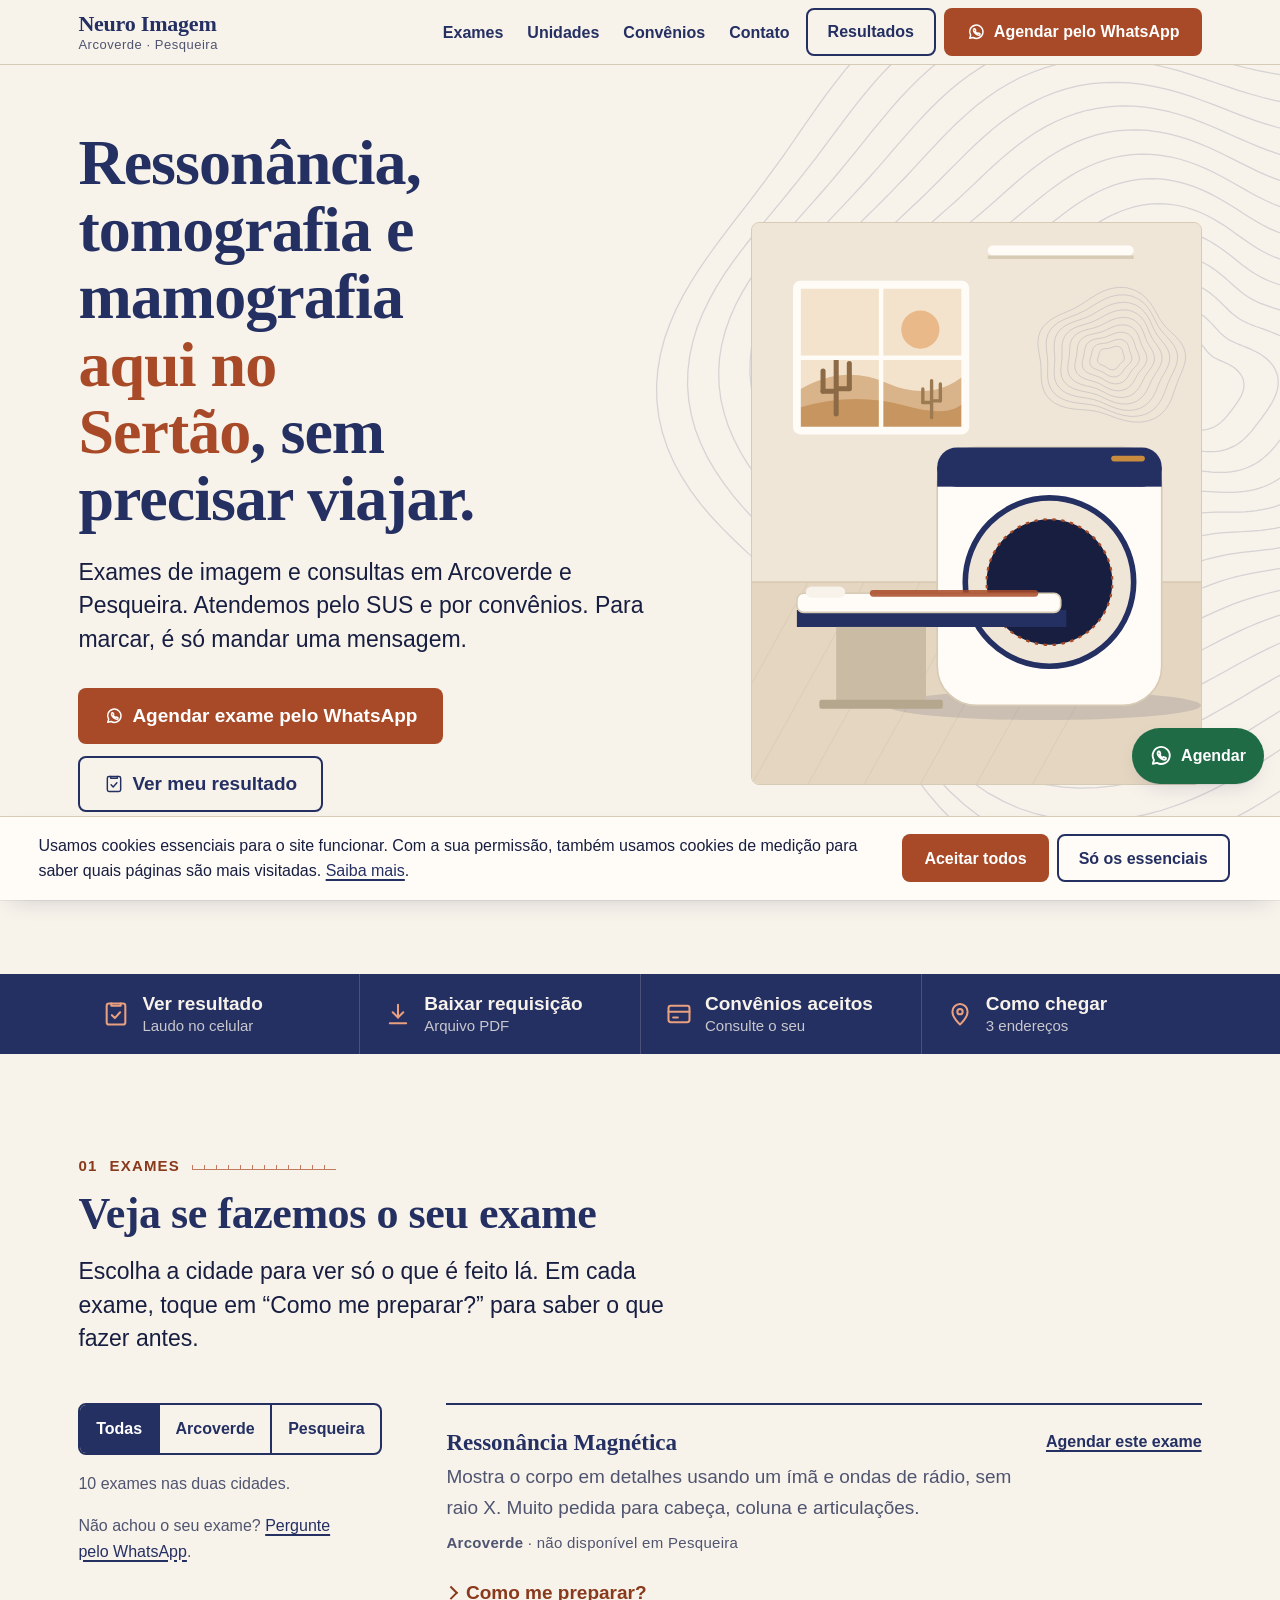
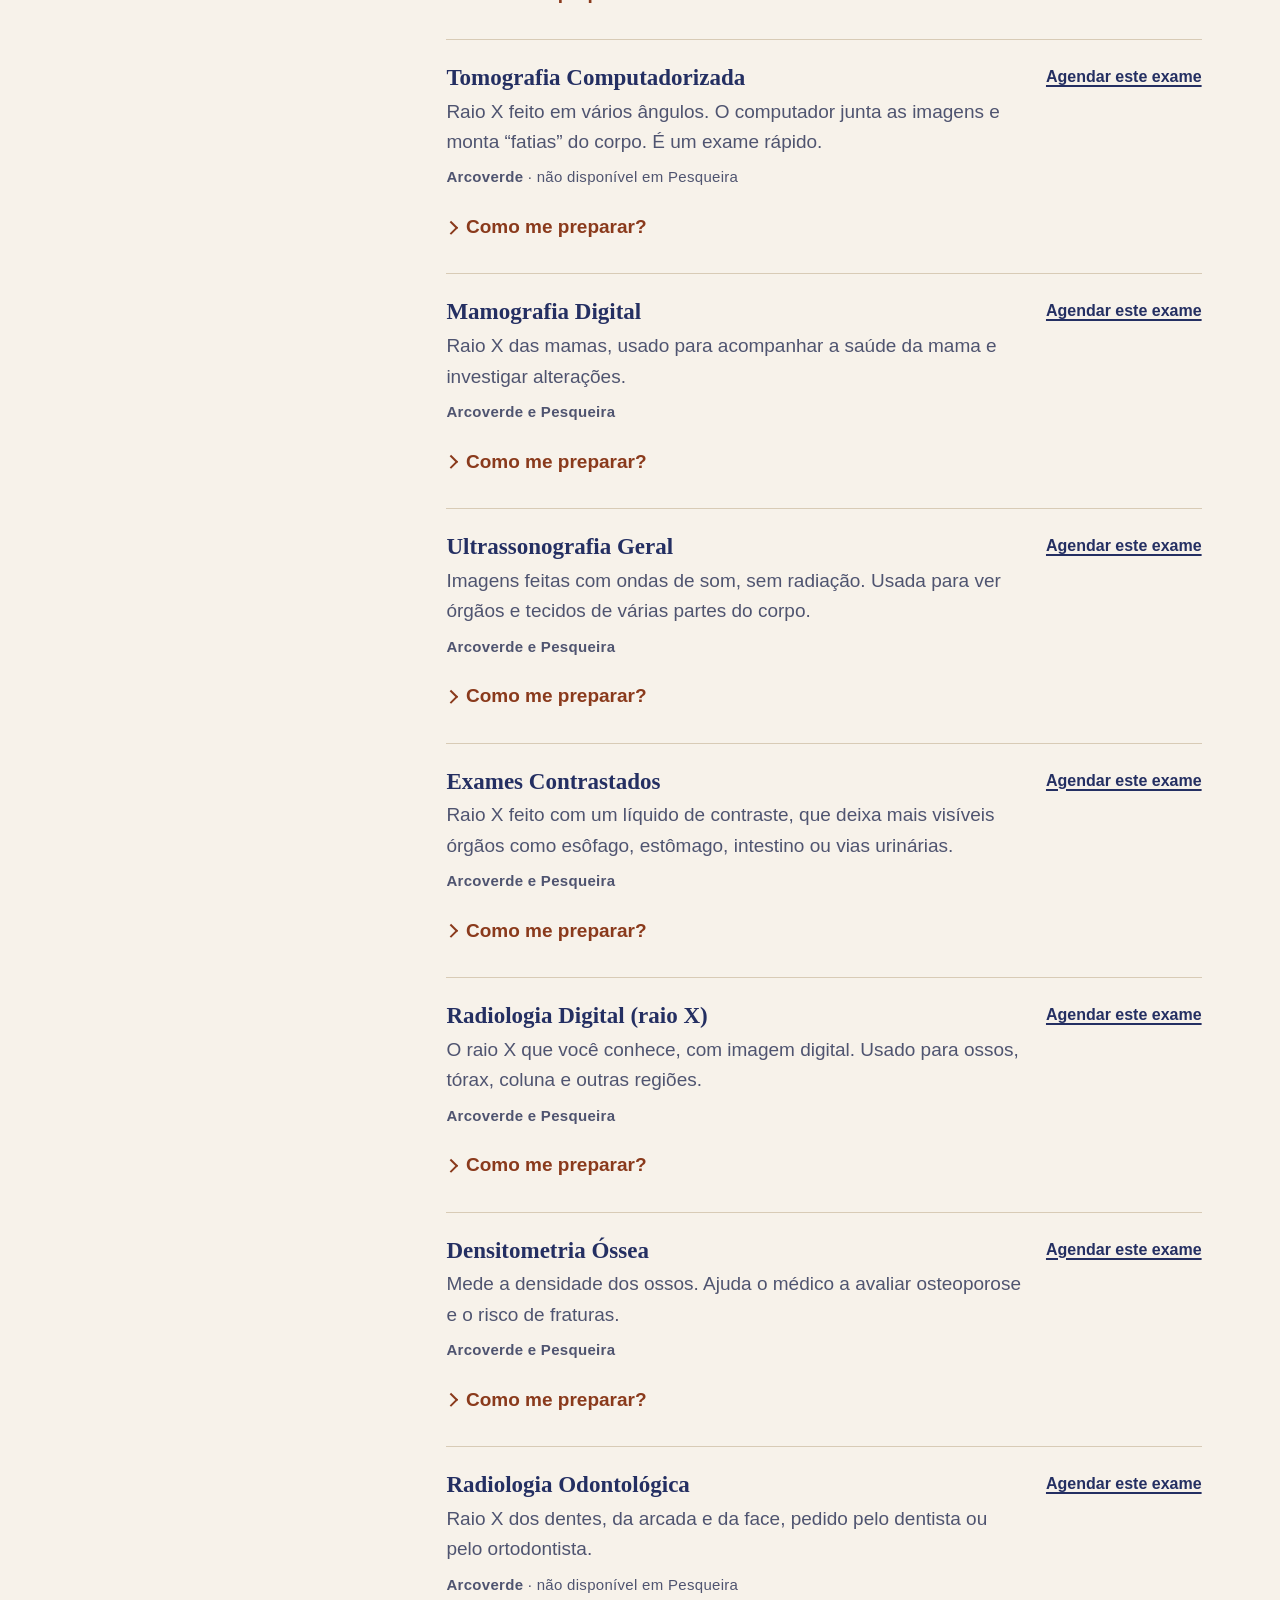
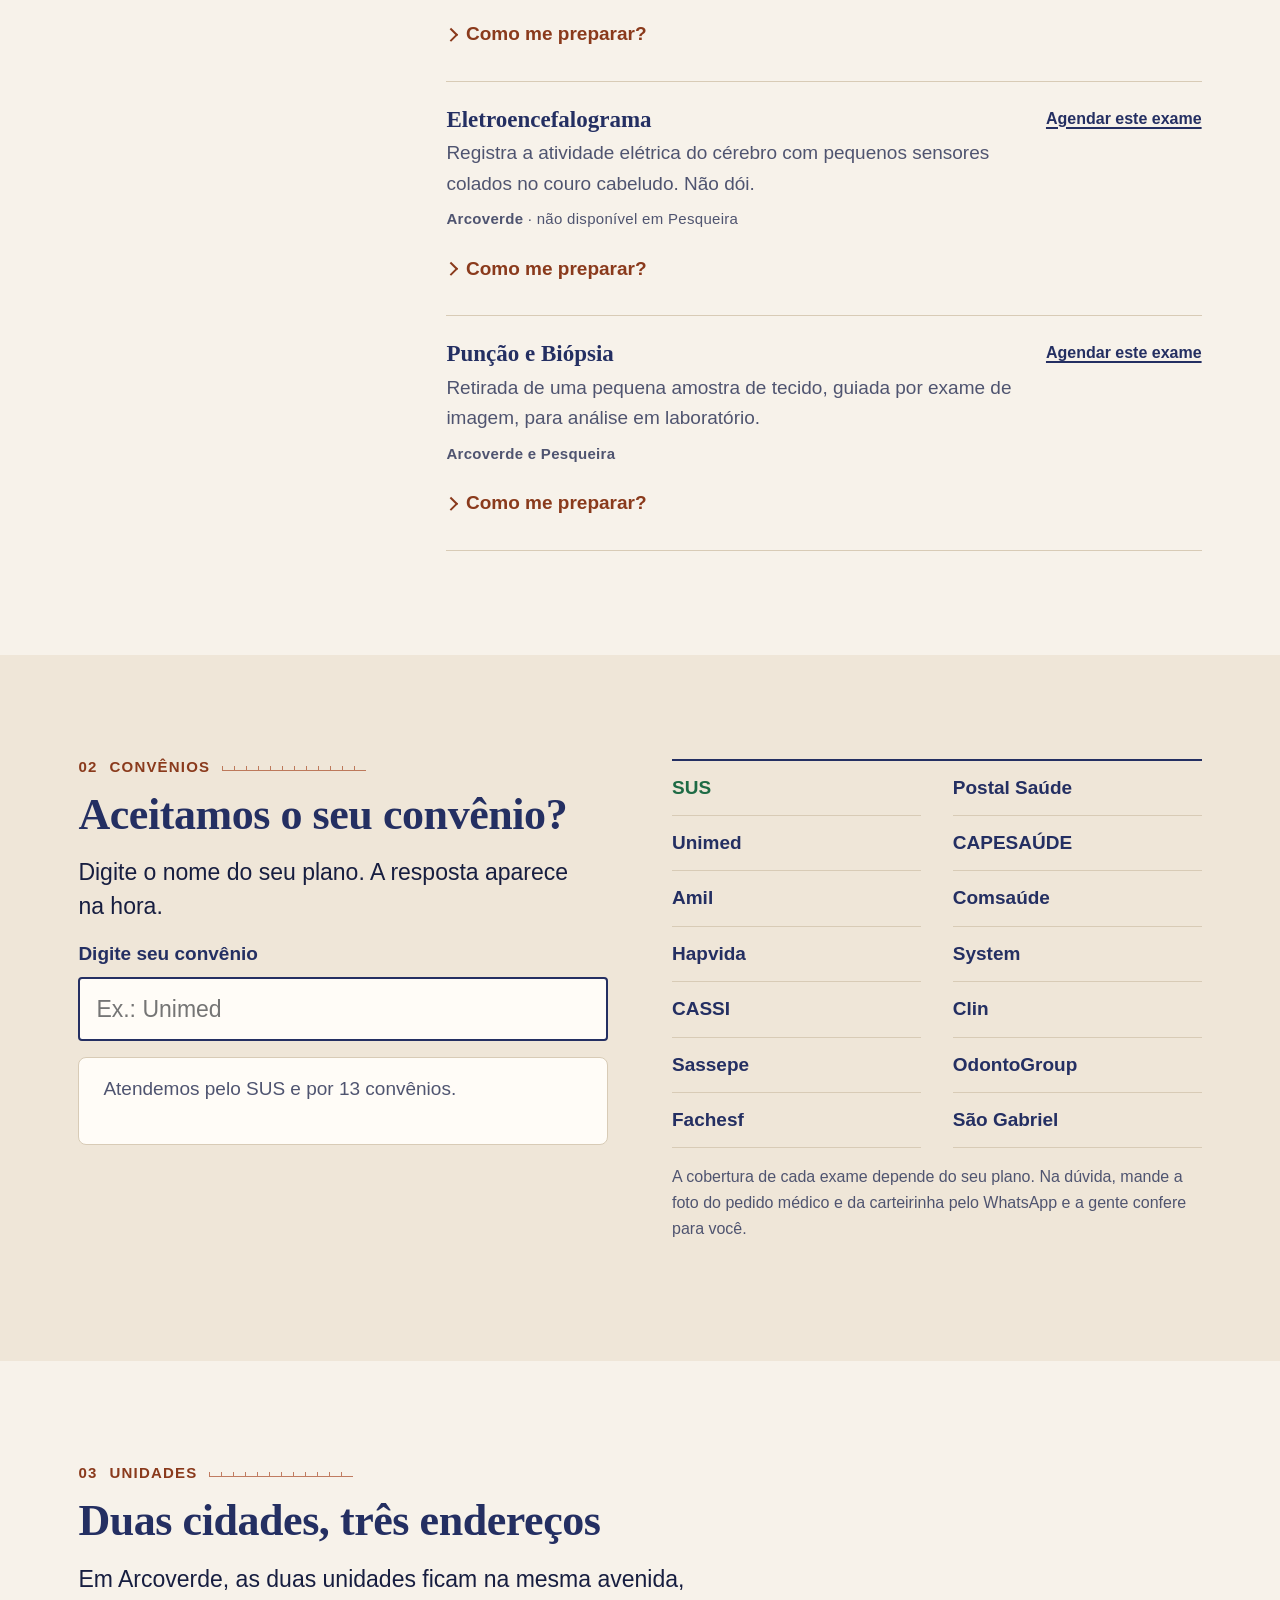
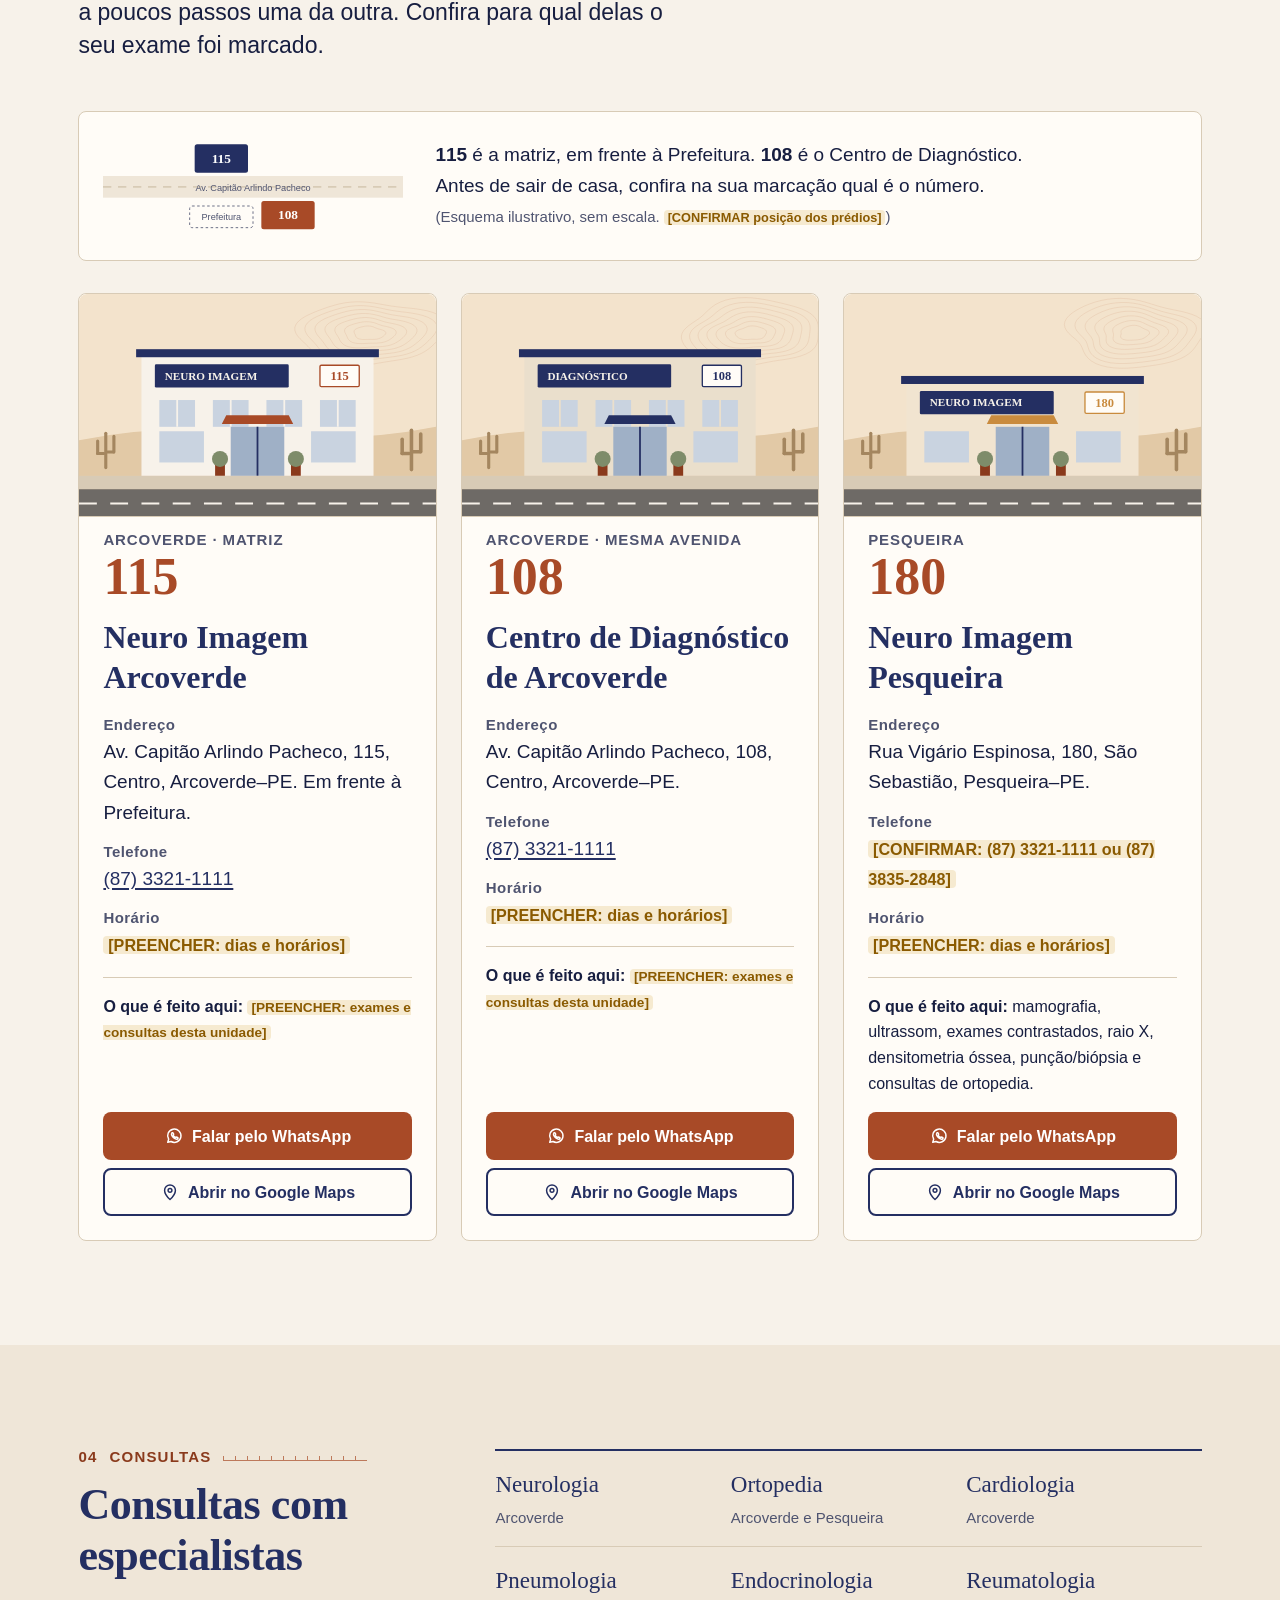
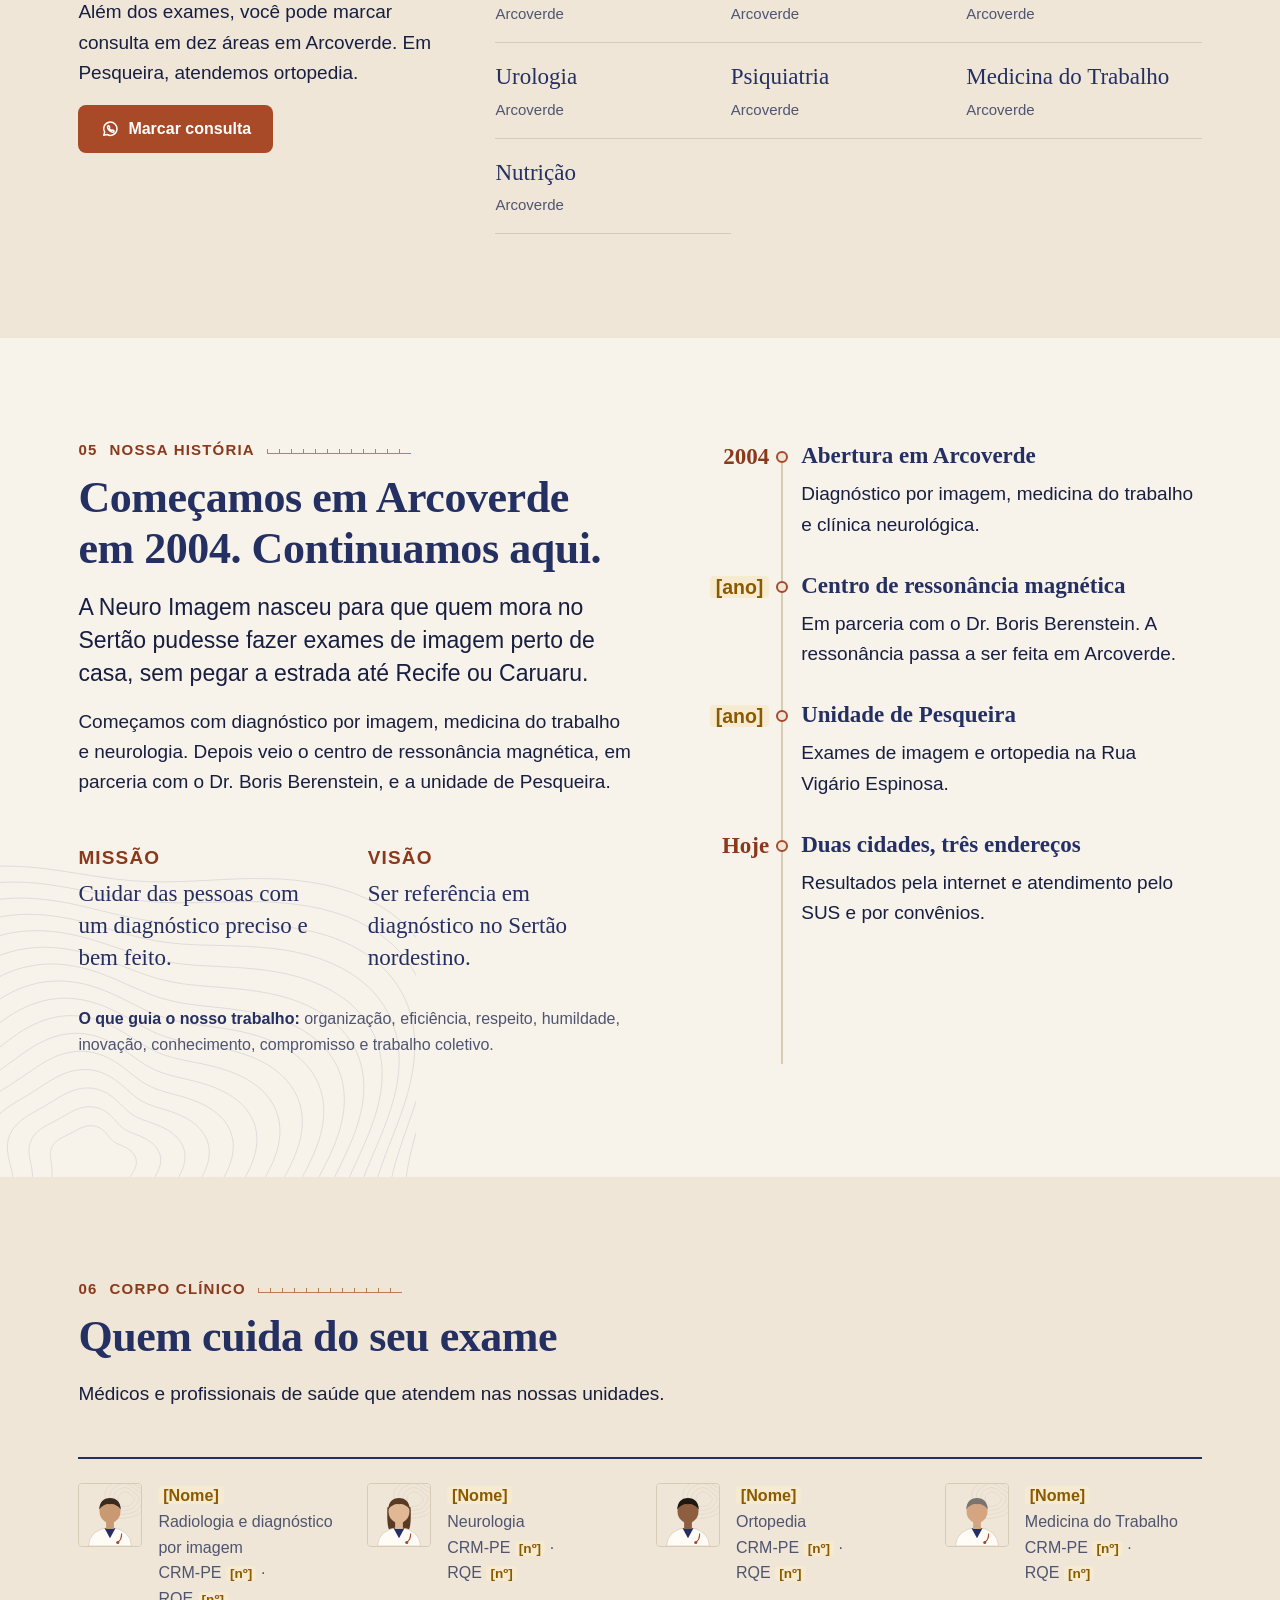
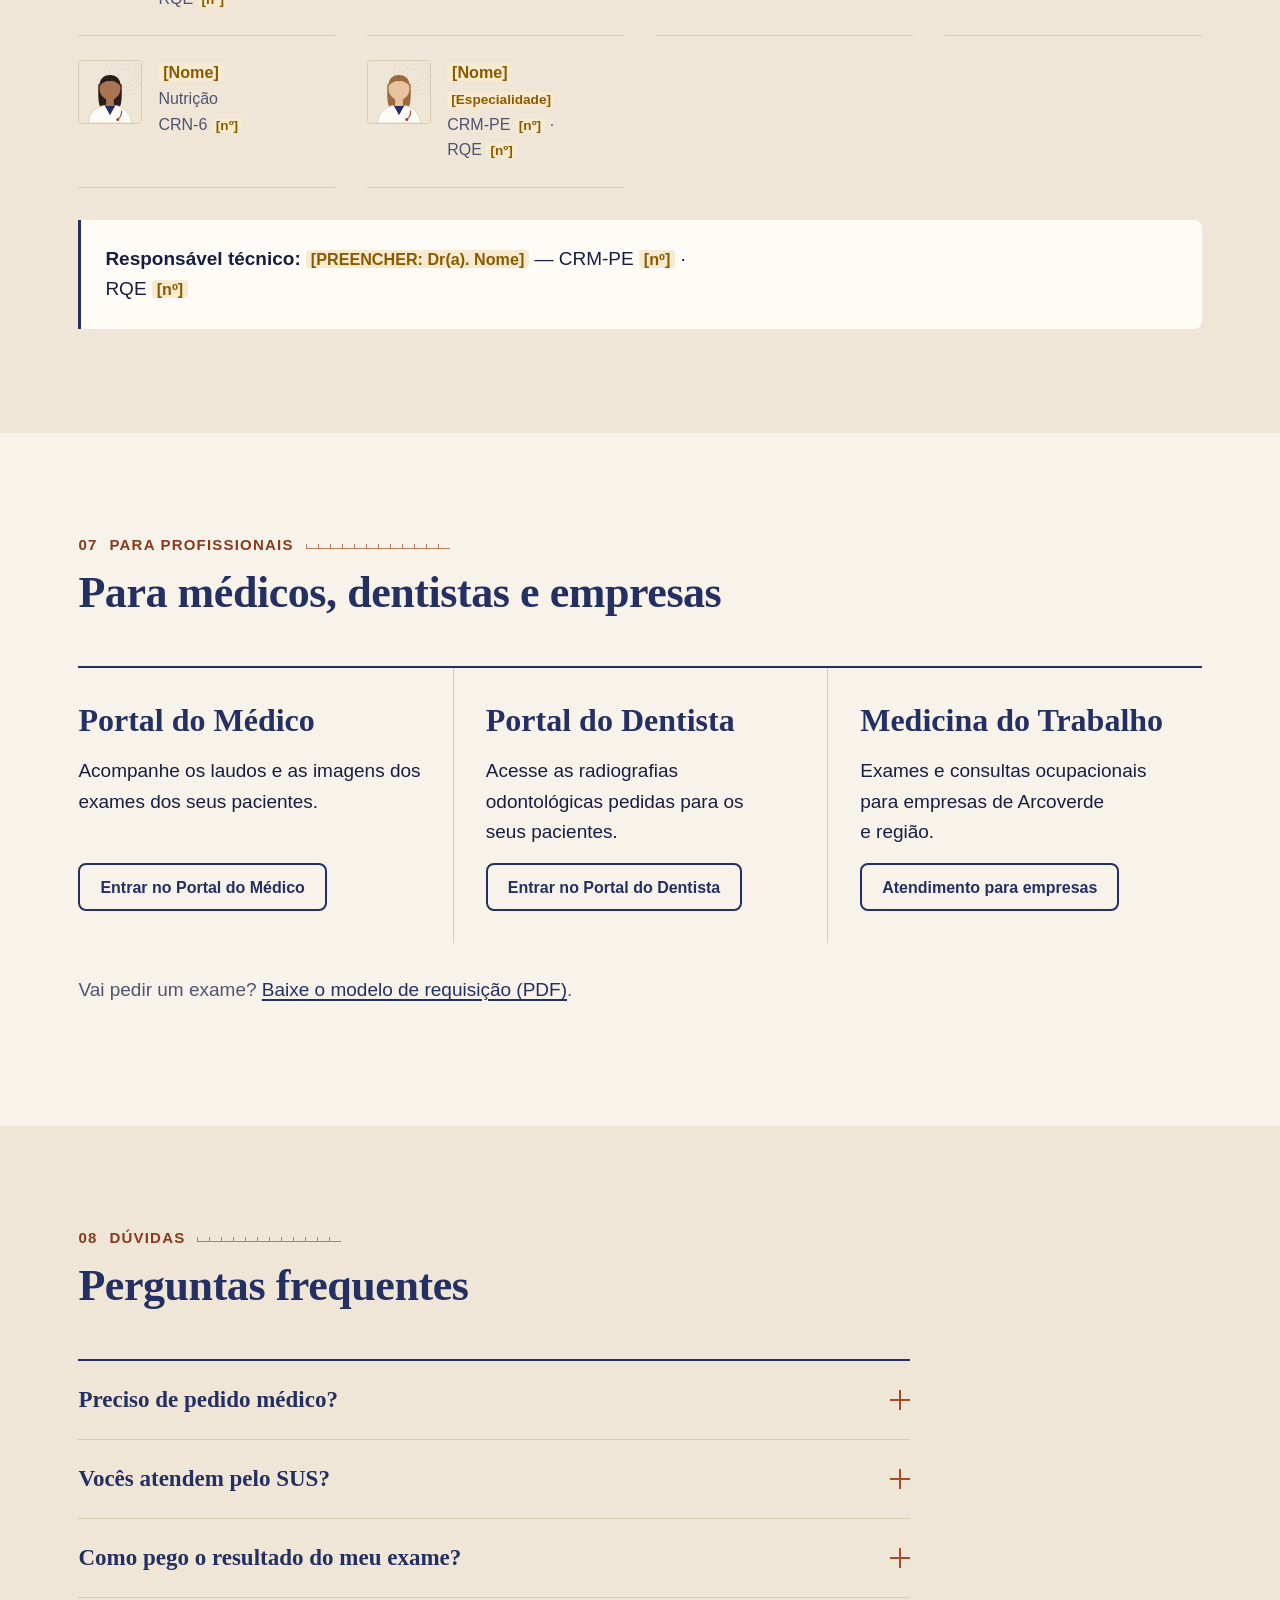
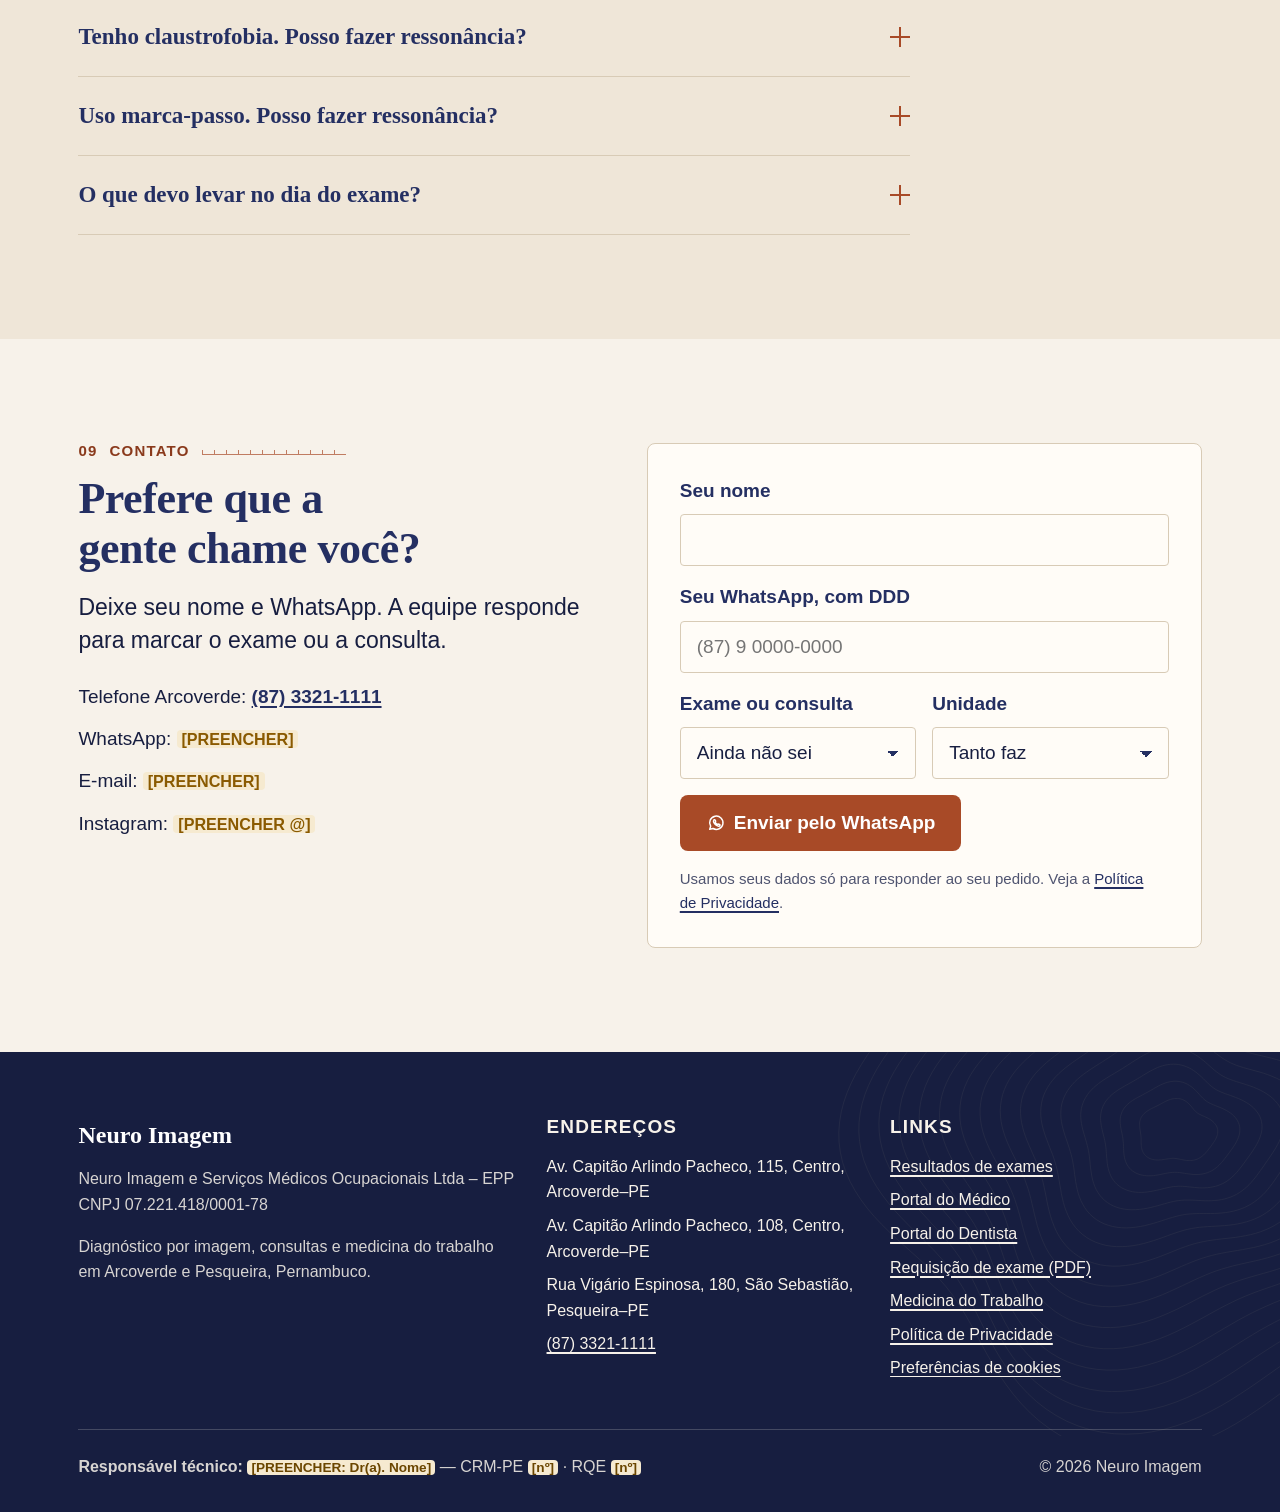
==== commit f3af424c: "Ilustrações provisórias e animações ao rolar a página - Ilustrações SVG próprias: sala de ressonânci" ====
--- a/index.html
+++ b/index.html
@@ -20,6 +20,7 @@
 
 <link rel="preload" href="fonts/atkinson.woff2" as="font" type="font/woff2" crossorigin>
 <link rel="preload" href="fonts/literata.woff2" as="font" type="font/woff2" crossorigin>
+<script>document.documentElement.classList.add("js")</script>
 <link rel="stylesheet" href="css/style.css">
 <link rel="icon" href="img/favicon.svg" type="image/svg+xml">
 
@@ -168,9 +169,9 @@
   <section class="hero" aria-labelledby="hero-title">
     <div class="wrap hero-grid">
       <div>
-        <h1 id="hero-title">Ressonância, tomografia e mamografia <em>aqui no Sertão</em>, sem precisar viajar.</h1>
-        <p class="lead">Exames de imagem e consultas em Arcoverde e Pesqueira. Atendemos pelo SUS e por convênios. Para marcar, é só mandar uma mensagem.</p>
-        <div class="hero-ctas">
+        <h1 id="hero-title" class="intro" style="--d:0ms">Ressonância, tomografia e mamografia <em>aqui no Sertão</em>, sem precisar viajar.</h1>
+        <p class="lead intro" style="--d:120ms">Exames de imagem e consultas em Arcoverde e Pesqueira. Atendemos pelo SUS e por convênios. Para marcar, é só mandar uma mensagem.</p>
+        <div class="hero-ctas intro" style="--d:220ms">
           <a class="btn btn-primary btn-lg js-wa" href="#contato" data-msg="Olá, gostaria de agendar um exame de ___">
             <svg aria-hidden="true"><use href="#i-wa"/></svg>Agendar exame pelo WhatsApp
           </a>
@@ -178,11 +179,11 @@
             <svg aria-hidden="true"><use href="#i-result"/></svg>Ver meu resultado
           </a>
         </div>
-        <p class="hero-note"><svg aria-hidden="true"><use href="#i-check"/></svg><span>SUS, Unimed, Amil, Hapvida e mais 10 convênios. <a href="#convenios">Confira o seu</a>.</span></p>
-      </div>
-      <figure class="photo-slot">
-        <span class="tag">Foto necessária</span>
-        <figcaption><strong>Fachada da matriz, Av. Capitão Arlindo Pacheco, 115</strong>De dia, de frente, com o letreiro legível e sem carros na frente. Alternativa: o aparelho de ressonância com um técnico da equipe (com autorização de imagem).</figcaption>
+        <p class="hero-note intro" style="--d:320ms"><svg aria-hidden="true"><use href="#i-check"/></svg><span>SUS, Unimed, Amil, Hapvida e mais 10 convênios. <a href="#convenios">Confira o seu</a>.</span></p>
+      </div>
+      <figure class="hero-media reveal" data-reveal="right">
+        <!-- Ilustração provisória: trocar por foto real da clínica (ver PENDENCIAS-E-REVISAO.md) -->
+        <img src="img/ilustracao-ressonancia.svg" width="800" height="1000" alt="Ilustração de uma sala de ressonância magnética, com o aparelho, a mesa do paciente e uma janela com vista para o Sertão." fetchpriority="high">
       </figure>
     </div>
   </section>
@@ -202,7 +203,7 @@
   <!-- EXAMES -->
   <section class="section" id="exames" aria-labelledby="exames-title">
     <div class="wrap">
-      <div class="section-head">
+      <div class="section-head reveal">
         <p class="ruler"><span class="n">01</span> Exames</p>
         <h2 id="exames-title">Veja se fazemos o seu exame</h2>
         <p class="lead">Escolha a cidade para ver só o que é feito lá. Em cada exame, toque em “Como me preparar?” para saber o que fazer antes.</p>
@@ -219,7 +220,7 @@
           <p>Não achou o seu exame? <a class="js-wa" href="#contato" data-msg="Olá, vocês fazem o exame de ___?">Pergunte pelo WhatsApp</a>.</p>
         </div>
 
-        <ul class="exam-list" id="exam-list">
+        <ul class="exam-list reveal-stagger" id="exam-list">
           <li class="exam" data-units="arcoverde">
             <div>
               <h3>Ressonância Magnética</h3>
@@ -332,7 +333,7 @@
       </div>
       <div>
         <h3 class="visually-hidden">Lista completa de convênios</h3>
-        <ul class="plan-list" id="plan-list">
+        <ul class="plan-list reveal-stagger" id="plan-list">
           <li class="sus">SUS</li>
           <li>Unimed</li>
           <li>Amil</li>
@@ -356,13 +357,13 @@
   <!-- UNIDADES -->
   <section class="section" id="unidades" aria-labelledby="unidades-title">
     <div class="wrap">
-      <div class="section-head">
+      <div class="section-head reveal">
         <p class="ruler"><span class="n">03</span> Unidades</p>
         <h2 id="unidades-title">Duas cidades, três endereços</h2>
         <p class="lead">Em Arcoverde, as duas unidades ficam na mesma avenida, a poucos passos uma da outra. Confira para qual delas o seu exame foi marcado.</p>
       </div>
 
-      <div class="street-note">
+      <div class="street-note reveal">
         <svg class="street-diagram" viewBox="0 0 360 120" role="img" aria-labelledby="street-t">
           <title id="street-t">Esquema: as unidades 115 e 108 ficam na mesma avenida, a Capitão Arlindo Pacheco, no Centro de Arcoverde. A 115 fica em frente à Prefeitura.</title>
           <rect x="0" y="48" width="360" height="26" fill="#EFE6D8"/>
@@ -378,8 +379,9 @@
         <p><strong>115</strong> é a matriz, em frente à Prefeitura. <strong>108</strong> é o Centro de Diagnóstico. Antes de sair de casa, confira na sua marcação qual é o número. <small class="muted">(Esquema ilustrativo, sem escala. <span class="fill">[CONFIRMAR posição dos prédios]</span>)</small></p>
       </div>
 
-      <div class="units">
+      <div class="units reveal-stagger">
         <article class="unit" aria-labelledby="u1">
+          <img class="unit-img" src="img/ilustracao-unidade-115.svg" width="800" height="500" alt="Ilustração da fachada da unidade 115, com a placa Neuro Imagem." loading="lazy" decoding="async">
           <div class="unit-num"><small>Arcoverde · matriz</small>115</div>
           <div>
             <h3 id="u1">Neuro Imagem Arcoverde</h3>
@@ -397,6 +399,7 @@
         </article>
 
         <article class="unit" aria-labelledby="u2">
+          <img class="unit-img" src="img/ilustracao-unidade-108.svg" width="800" height="500" alt="Ilustração da fachada do Centro de Diagnóstico, número 108." loading="lazy" decoding="async">
           <div class="unit-num"><small>Arcoverde · mesma avenida</small>108</div>
           <div>
             <h3 id="u2">Centro de Diagnóstico de Arcoverde</h3>
@@ -414,6 +417,7 @@
         </article>
 
         <article class="unit" aria-labelledby="u3">
+          <img class="unit-img" src="img/ilustracao-unidade-pesqueira.svg" width="800" height="500" alt="Ilustração da fachada da unidade de Pesqueira." loading="lazy" decoding="async">
           <div class="unit-num"><small>Pesqueira</small>180</div>
           <div>
             <h3 id="u3">Neuro Imagem Pesqueira</h3>
@@ -442,7 +446,7 @@
         <p>Além dos exames, você pode marcar consulta em dez áreas em Arcoverde. Em Pesqueira, atendemos ortopedia.</p>
         <a class="btn btn-primary js-wa" href="#contato" data-msg="Olá, gostaria de marcar uma consulta de ___"><svg aria-hidden="true"><use href="#i-wa"/></svg>Marcar consulta</a>
       </div>
-      <ul class="spec-list">
+      <ul class="spec-list reveal-stagger">
         <li>Neurologia<small>Arcoverde</small></li>
         <li>Ortopedia<small>Arcoverde e Pesqueira</small></li>
         <li>Cardiologia<small>Arcoverde</small></li>
@@ -465,13 +469,13 @@
         <h2 id="sobre-title">Começamos em Arcoverde em 2004. Continuamos aqui.</h2>
         <p class="lead">A Neuro Imagem nasceu para que quem mora no Sertão pudesse fazer exames de imagem perto de casa, sem pegar a estrada até Recife ou Caruaru.</p>
         <p>Começamos com diagnóstico por imagem, medicina do trabalho e neurologia. Depois veio o centro de ressonância magnética, em parceria com o Dr. Boris Berenstein, e a unidade de Pesqueira.</p>
-        <div class="mv">
+        <div class="mv reveal">
           <div><h3>Missão</h3><p>Cuidar das pessoas com um diagnóstico preciso e bem feito.</p></div>
           <div><h3>Visão</h3><p>Ser referência em diagnóstico no Sertão nordestino.</p></div>
         </div>
         <p class="values"><strong>O que guia o nosso trabalho:</strong> organização, eficiência, respeito, humildade, inovação, conhecimento, compromisso e trabalho coletivo.</p>
       </div>
-      <ol class="timeline" aria-label="Linha do tempo">
+      <ol class="timeline reveal-stagger" aria-label="Linha do tempo">
         <li><span class="year">2004</span><div><h3>Abertura em Arcoverde</h3><p>Diagnóstico por imagem, medicina do trabalho e clínica neurológica.</p></div></li>
         <li><span class="year"><span class="fill">[ano]</span></span><div><h3>Centro de ressonância magnética</h3><p>Em parceria com o Dr. Boris Berenstein. A ressonância passa a ser feita em Arcoverde.</p></div></li>
         <li><span class="year"><span class="fill">[ano]</span></span><div><h3>Unidade de Pesqueira</h3><p>Exames de imagem e ortopedia na Rua Vigário Espinosa.</p></div></li>
@@ -483,19 +487,19 @@
   <!-- CORPO CLÍNICO -->
   <section class="section section-alt" id="corpo-clinico" aria-labelledby="equipe-title">
     <div class="wrap">
-      <div class="section-head">
+      <div class="section-head reveal">
         <p class="ruler"><span class="n">06</span> Corpo clínico</p>
         <h2 id="equipe-title">Quem cuida do seu exame</h2>
         <p>Médicos e profissionais de saúde que atendem nas nossas unidades.</p>
       </div>
-      <ul class="team">
-        <!-- [PREENCHER] Repetir um <li> por profissional. Foto opcional (quadrada, 160×160, fundo neutro). -->
-        <li><div class="avatar" aria-hidden="true">Foto</div><div><h3><span class="fill">[Nome]</span></h3><p>Radiologia e diagnóstico por imagem</p><p class="tnum">CRM-PE <span class="fill">[nº]</span> · RQE <span class="fill">[nº]</span></p></div></li>
-        <li><div class="avatar" aria-hidden="true">Foto</div><div><h3><span class="fill">[Nome]</span></h3><p>Neurologia</p><p class="tnum">CRM-PE <span class="fill">[nº]</span> · RQE <span class="fill">[nº]</span></p></div></li>
-        <li><div class="avatar" aria-hidden="true">Foto</div><div><h3><span class="fill">[Nome]</span></h3><p>Ortopedia</p><p class="tnum">CRM-PE <span class="fill">[nº]</span> · RQE <span class="fill">[nº]</span></p></div></li>
-        <li><div class="avatar" aria-hidden="true">Foto</div><div><h3><span class="fill">[Nome]</span></h3><p>Medicina do Trabalho</p><p class="tnum">CRM-PE <span class="fill">[nº]</span> · RQE <span class="fill">[nº]</span></p></div></li>
-        <li><div class="avatar" aria-hidden="true">Foto</div><div><h3><span class="fill">[Nome]</span></h3><p>Nutrição</p><p class="tnum">CRN-6 <span class="fill">[nº]</span></p></div></li>
-        <li><div class="avatar" aria-hidden="true">Foto</div><div><h3><span class="fill">[Nome]</span></h3><p><span class="fill">[Especialidade]</span></p><p class="tnum">CRM-PE <span class="fill">[nº]</span> · RQE <span class="fill">[nº]</span></p></div></li>
+      <ul class="team reveal-stagger">
+        <!-- [PREENCHER] Repetir um <li> por profissional. Avatares são ilustrações provisórias: trocar por fotos reais (quadradas, 160×160, fundo neutro). -->
+        <li><img class="avatar" src="img/avatar-1.svg" width="160" height="160" alt="" loading="lazy" decoding="async"><div><h3><span class="fill">[Nome]</span></h3><p>Radiologia e diagnóstico por imagem</p><p class="tnum">CRM-PE <span class="fill">[nº]</span> · RQE <span class="fill">[nº]</span></p></div></li>
+        <li><img class="avatar" src="img/avatar-2.svg" width="160" height="160" alt="" loading="lazy" decoding="async"><div><h3><span class="fill">[Nome]</span></h3><p>Neurologia</p><p class="tnum">CRM-PE <span class="fill">[nº]</span> · RQE <span class="fill">[nº]</span></p></div></li>
+        <li><img class="avatar" src="img/avatar-3.svg" width="160" height="160" alt="" loading="lazy" decoding="async"><div><h3><span class="fill">[Nome]</span></h3><p>Ortopedia</p><p class="tnum">CRM-PE <span class="fill">[nº]</span> · RQE <span class="fill">[nº]</span></p></div></li>
+        <li><img class="avatar" src="img/avatar-4.svg" width="160" height="160" alt="" loading="lazy" decoding="async"><div><h3><span class="fill">[Nome]</span></h3><p>Medicina do Trabalho</p><p class="tnum">CRM-PE <span class="fill">[nº]</span> · RQE <span class="fill">[nº]</span></p></div></li>
+        <li><img class="avatar" src="img/avatar-5.svg" width="160" height="160" alt="" loading="lazy" decoding="async"><div><h3><span class="fill">[Nome]</span></h3><p>Nutrição</p><p class="tnum">CRN-6 <span class="fill">[nº]</span></p></div></li>
+        <li><img class="avatar" src="img/avatar-6.svg" width="160" height="160" alt="" loading="lazy" decoding="async"><div><h3><span class="fill">[Nome]</span></h3><p><span class="fill">[Especialidade]</span></p><p class="tnum">CRM-PE <span class="fill">[nº]</span> · RQE <span class="fill">[nº]</span></p></div></li>
       </ul>
       <div class="rt-box">
         <p><strong>Responsável técnico:</strong> <span class="fill">[PREENCHER: Dr(a). Nome]</span> — CRM-PE <span class="fill">[nº]</span> · RQE <span class="fill">[nº]</span></p>
@@ -506,11 +510,11 @@
   <!-- MÉDICOS E EMPRESAS -->
   <section class="section" id="medicos-empresas" aria-labelledby="pro-title">
     <div class="wrap">
-      <div class="section-head">
+      <div class="section-head reveal">
         <p class="ruler"><span class="n">07</span> Para profissionais</p>
         <h2 id="pro-title">Para médicos, dentistas e empresas</h2>
       </div>
-      <div class="pro">
+      <div class="pro reveal-stagger">
         <article>
           <h3>Portal do Médico</h3>
           <p>Acompanhe os laudos e as imagens dos exames dos seus pacientes.</p>
@@ -534,11 +538,11 @@
   <!-- FAQ -->
   <section class="section section-alt" id="faq" aria-labelledby="faq-title">
     <div class="wrap">
-      <div class="section-head">
+      <div class="section-head reveal">
         <p class="ruler"><span class="n">08</span> Dúvidas</p>
         <h2 id="faq-title">Perguntas frequentes</h2>
       </div>
-      <div class="faq">
+      <div class="faq reveal">
         <details>
           <summary>Preciso de pedido médico?</summary>
           <div class="answer">
@@ -597,7 +601,7 @@
           <li>Instagram: <span class="fill">[PREENCHER @]</span></li>
         </ul>
       </div>
-      <form class="form" id="contact-form" novalidate>
+      <form class="form reveal" data-reveal="right" id="contact-form" novalidate>
         <div class="field">
           <label for="f-nome">Seu nome</label>
           <input class="input" id="f-nome" name="nome" type="text" autocomplete="name" required aria-describedby="e-nome">
--- a/css/style.css
+++ b/css/style.css
@@ -568,6 +568,51 @@
 .prose li { margin-bottom: var(--s-2); }
 .crumbs { font-size: var(--fs-sm); margin-bottom: var(--s-4); }
 
+main { overflow-x: clip; }
+
+/* ---------- Imagens ilustrativas ---------- */
+.hero-media { margin: 0; border-radius: var(--r-md); overflow: hidden; border: 1px solid var(--sand-300); background: var(--sand-100); }
+.hero-media img { width: 100%; height: 100%; object-fit: cover; }
+@media (min-width: 900px) { .hero-media { aspect-ratio: 4 / 5; max-height: 36rem; } }
+@media (max-width: 899px) { .hero-media { aspect-ratio: 16 / 11; } .hero-media img { object-position: 50% 62%; } }
+.unit-img { width: calc(100% + 2 * var(--s-5)); max-width: none; margin: calc(-1 * var(--s-5)) calc(-1 * var(--s-5)) 0; border-radius: var(--r-md) var(--r-md) 0 0; border-bottom: 1px solid var(--sand-300); aspect-ratio: 8 / 5; object-fit: cover; }
+.unit { overflow: hidden; }
+img.avatar { width: 4rem; height: 4rem; border-radius: var(--r-sm); border: 1px solid var(--sand-300); background: var(--sand-100); }
+
+/* ---------- Animações ao rolar ----------
+   Só com JS ativo e sem preferência por menos movimento.
+   Sem JS, tudo aparece normalmente. */
+@media (prefers-reduced-motion: no-preference) {
+  .js .intro { opacity: 0; transform: translateY(18px); animation: rise .7s cubic-bezier(.2,.7,.2,1) forwards; animation-delay: var(--d, 0ms); }
+  .js .hero-media { opacity: 0; transform: translateX(28px) scale(.98); animation: slide-in .9s cubic-bezier(.2,.7,.2,1) .15s forwards; }
+  @keyframes rise { to { opacity: 1; transform: none; } }
+  @keyframes slide-in { to { opacity: 1; transform: none; } }
+
+  .js .reveal { opacity: 0; transform: translateY(28px); transition: opacity .7s cubic-bezier(.2,.7,.2,1), transform .7s cubic-bezier(.2,.7,.2,1); }
+  .js .reveal[data-reveal="right"] { transform: translateX(32px); }
+  .js .reveal.is-in { opacity: 1; transform: none; }
+
+  .js .reveal-stagger > * { opacity: 0; transform: translateY(22px); transition: opacity .6s cubic-bezier(.2,.7,.2,1), transform .6s cubic-bezier(.2,.7,.2,1); transition-delay: calc(var(--i, 0) * 70ms); }
+  .js .reveal-stagger.is-in > * { opacity: 1; transform: none; }
+  .js .reveal-stagger.settled > * { transition-delay: 0s; }
+
+  /* régua de corte "desenha" quando a seção entra */
+  .js .reveal .ruler::after { transform: scaleX(0); transform-origin: left; transition: transform .9s cubic-bezier(.2,.7,.2,1) .25s; }
+  .js .reveal.is-in .ruler::after { transform: scaleX(1); }
+
+  /* linha do tempo cresce de cima para baixo */
+  .js .timeline::before { transform: scaleY(0); transform-origin: top; transition: transform 1.4s cubic-bezier(.2,.7,.2,1) .1s; }
+  .js .timeline.is-in::before { transform: scaleY(1); }
+
+  /* curvas de nível do hero se movem devagar com a rolagem (parallax) */
+  .hero::before { transform: translate3d(0, var(--parallax, 0px), 0) rotate(calc(var(--parallax, 0px) * .04deg)); will-change: transform; }
+
+  .unit, .pro article { transition: transform .25s ease, box-shadow .25s ease, opacity .6s, border-color .25s; }
+  .unit:hover { transform: translateY(-4px); box-shadow: var(--shadow); border-color: #c9b99f; }
+  .unit-img { transition: transform .6s cubic-bezier(.2,.7,.2,1); }
+  .unit:hover .unit-img { transform: scale(1.03); }
+}
+
 /* ---------- Movimento reduzido ---------- */
 @media (prefers-reduced-motion: reduce) {
   html { scroll-behavior: auto; }
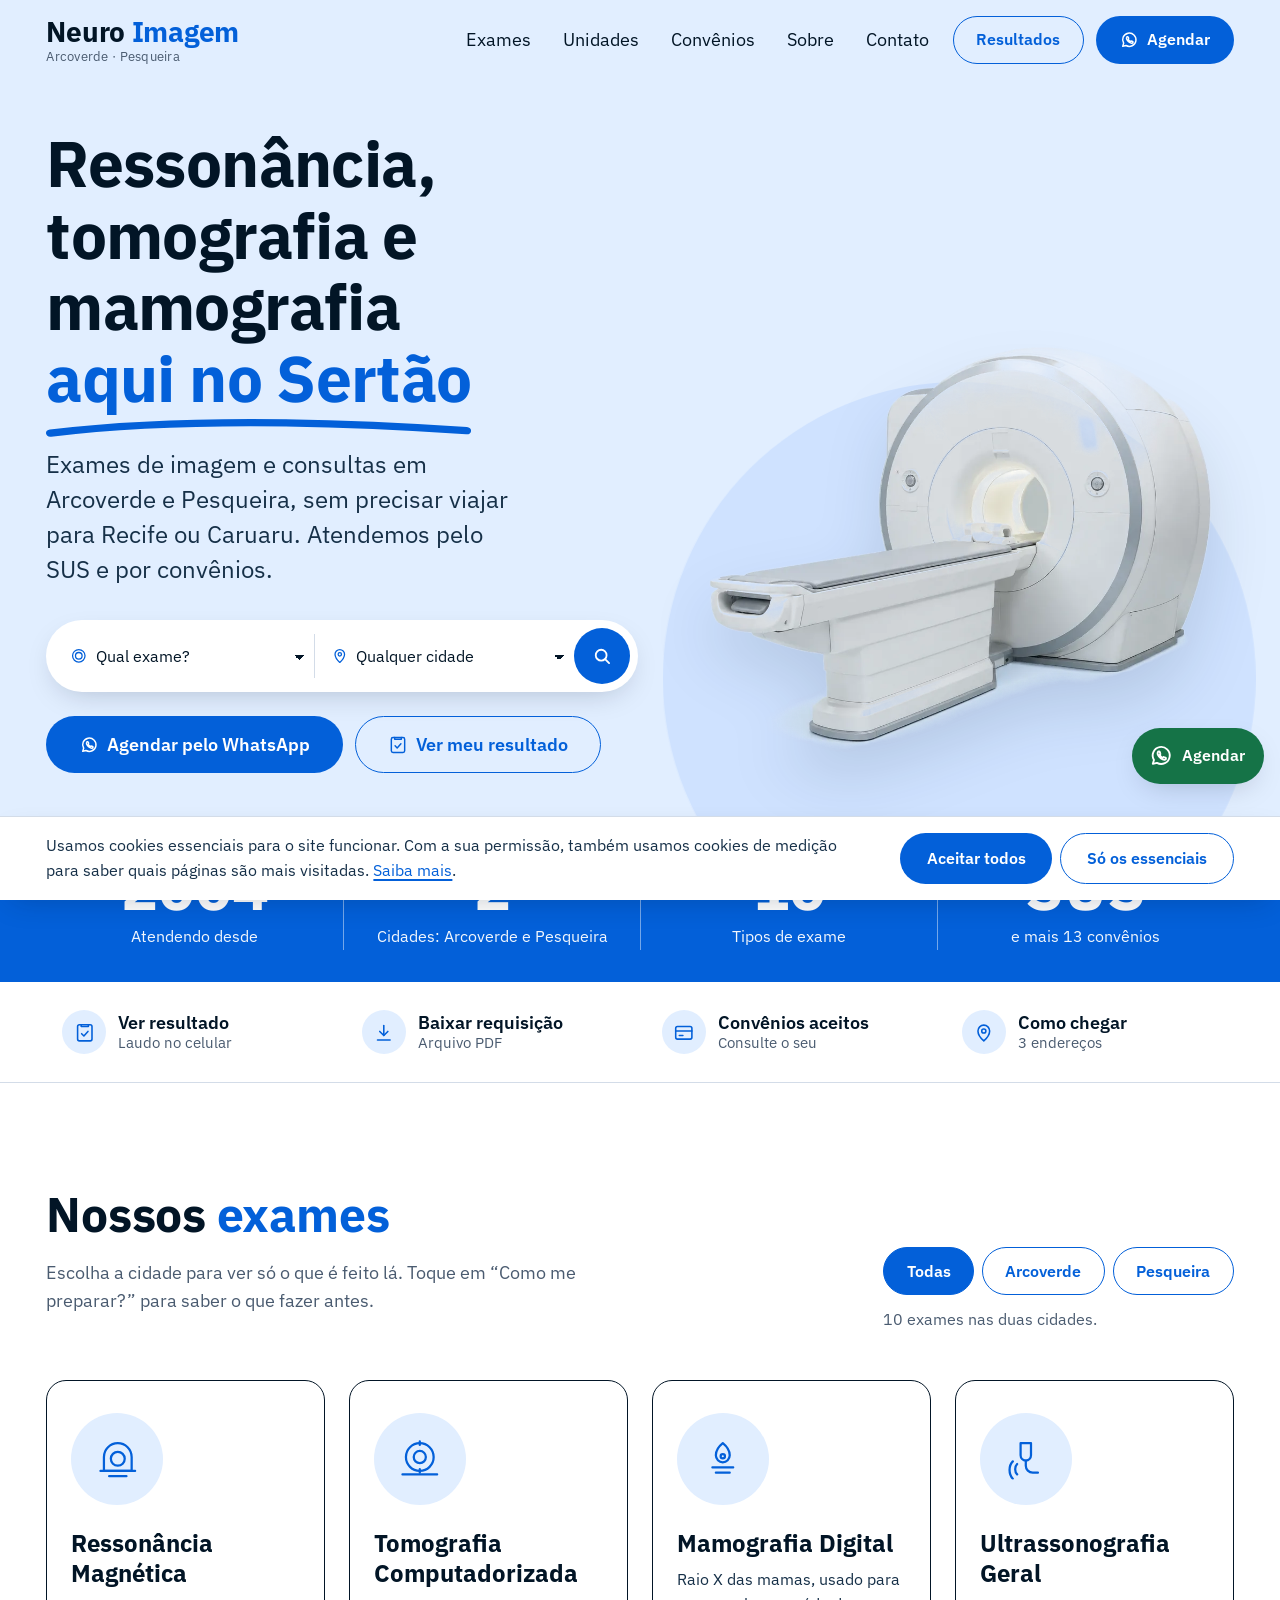
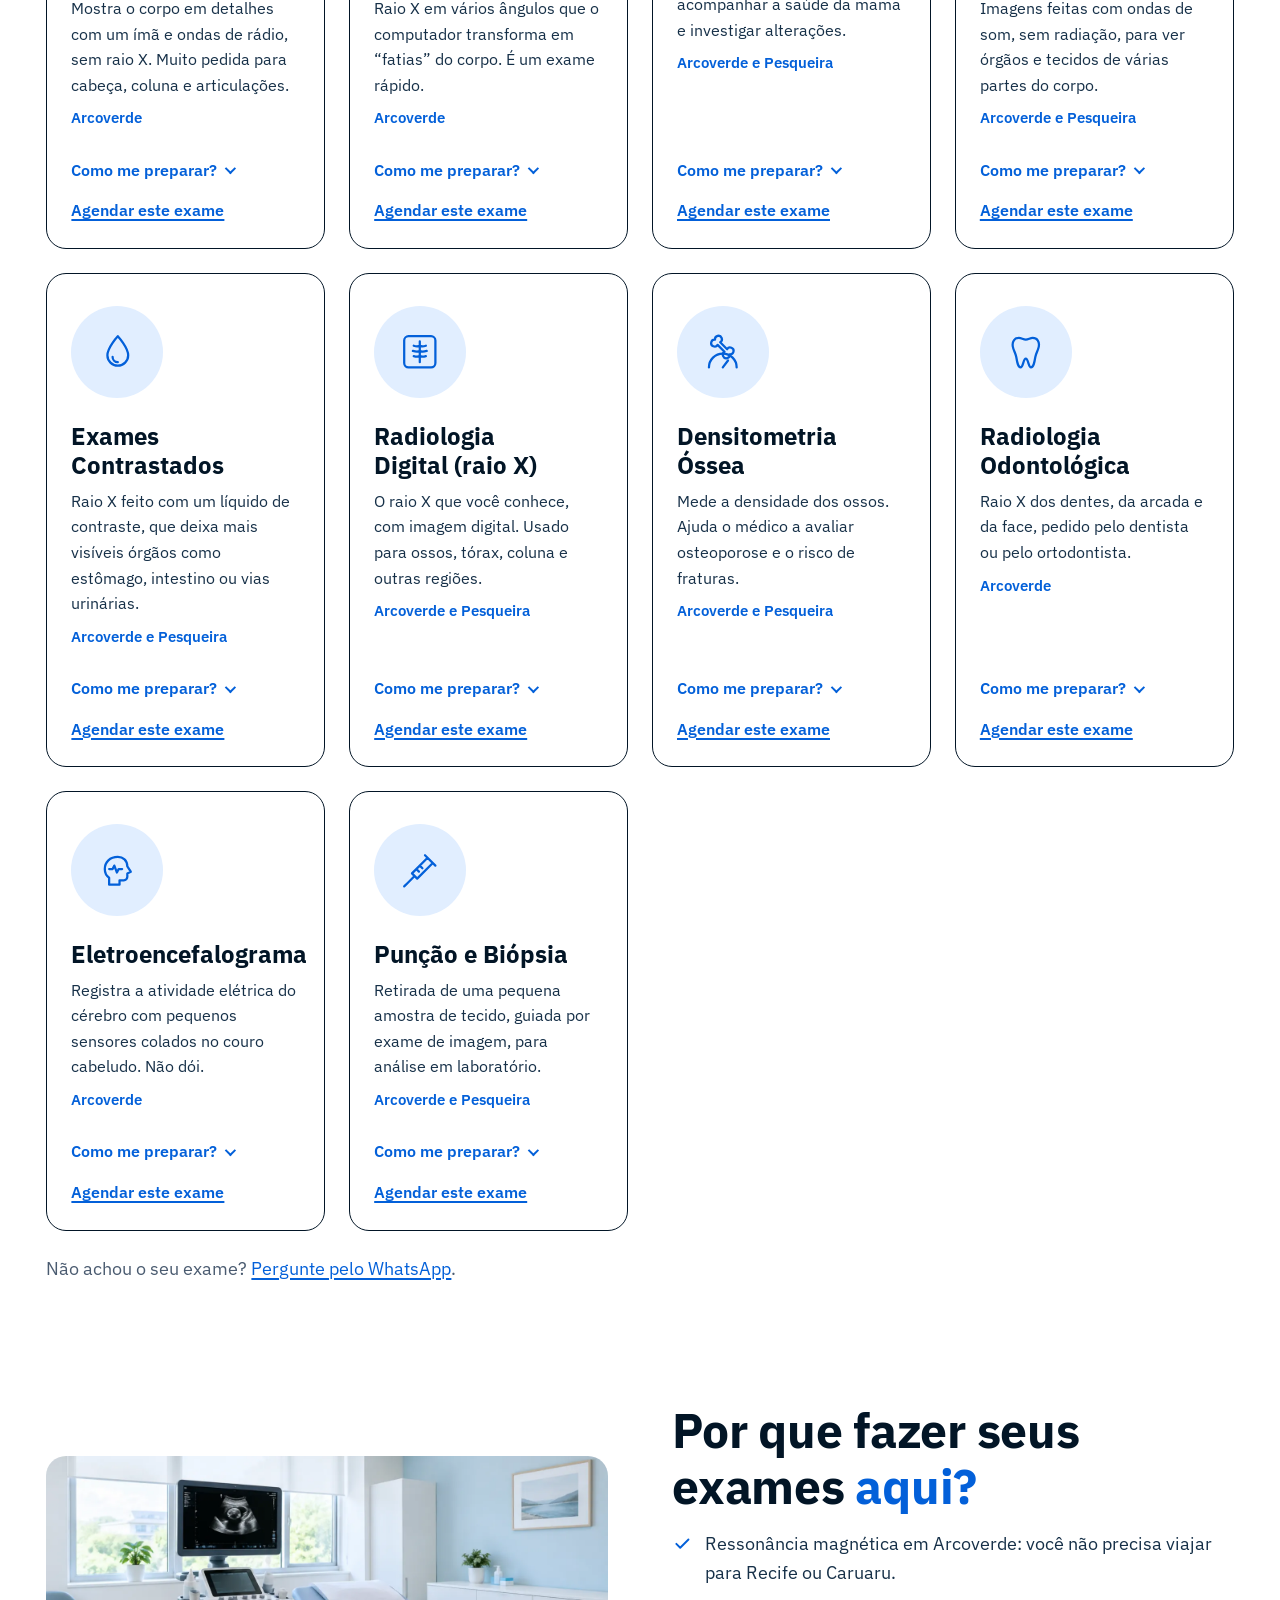
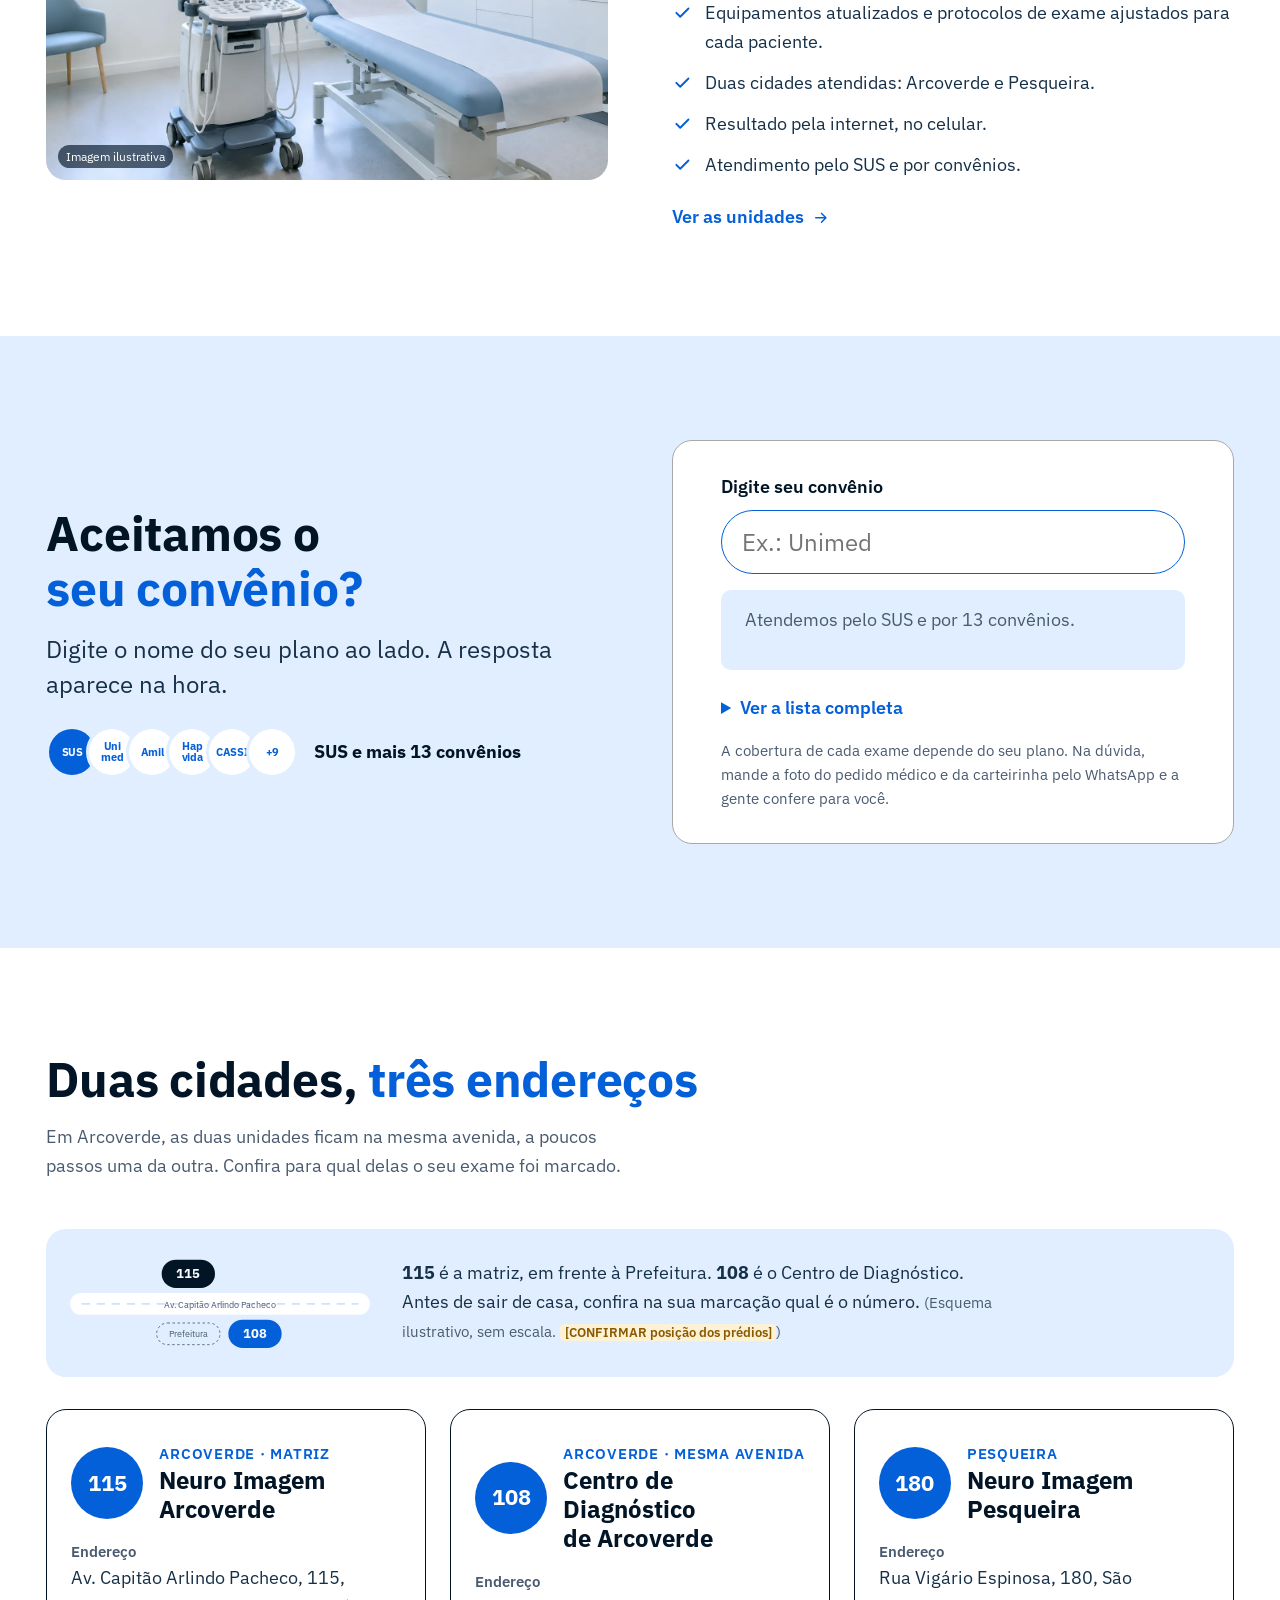
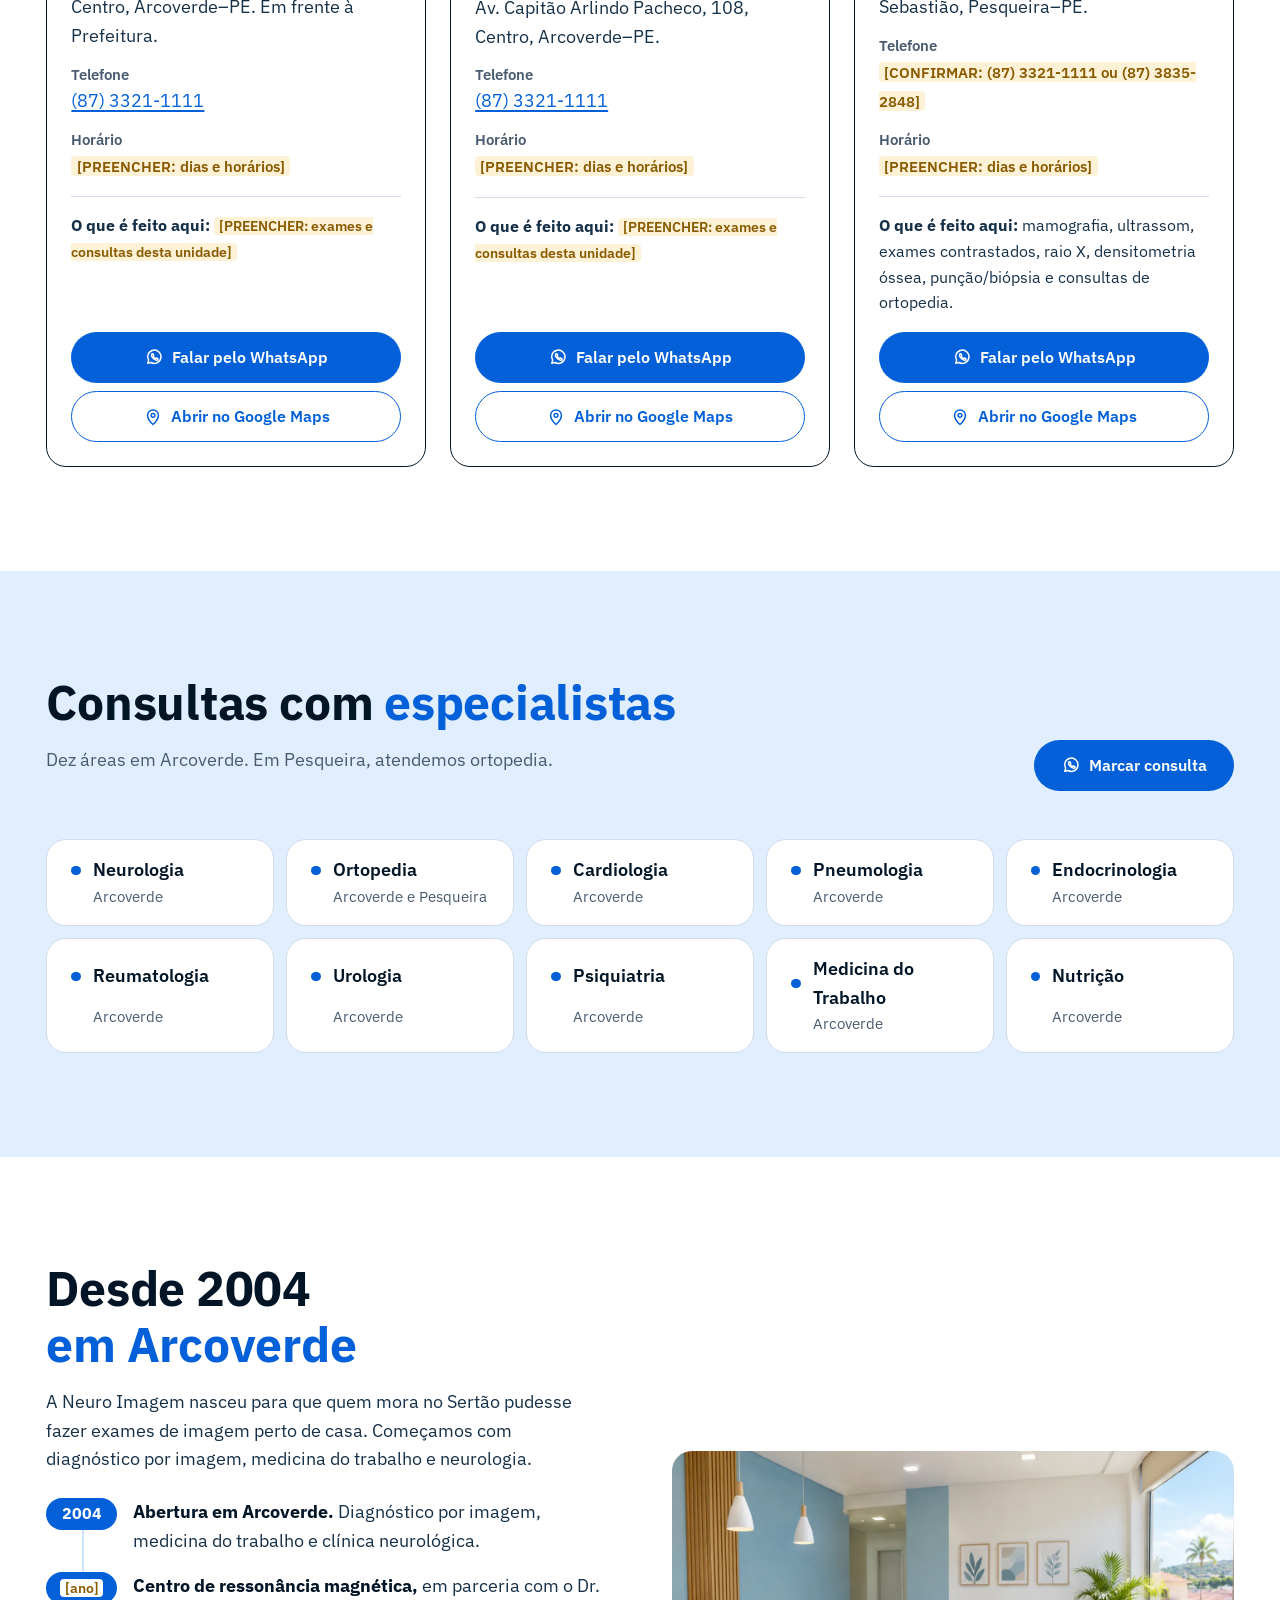
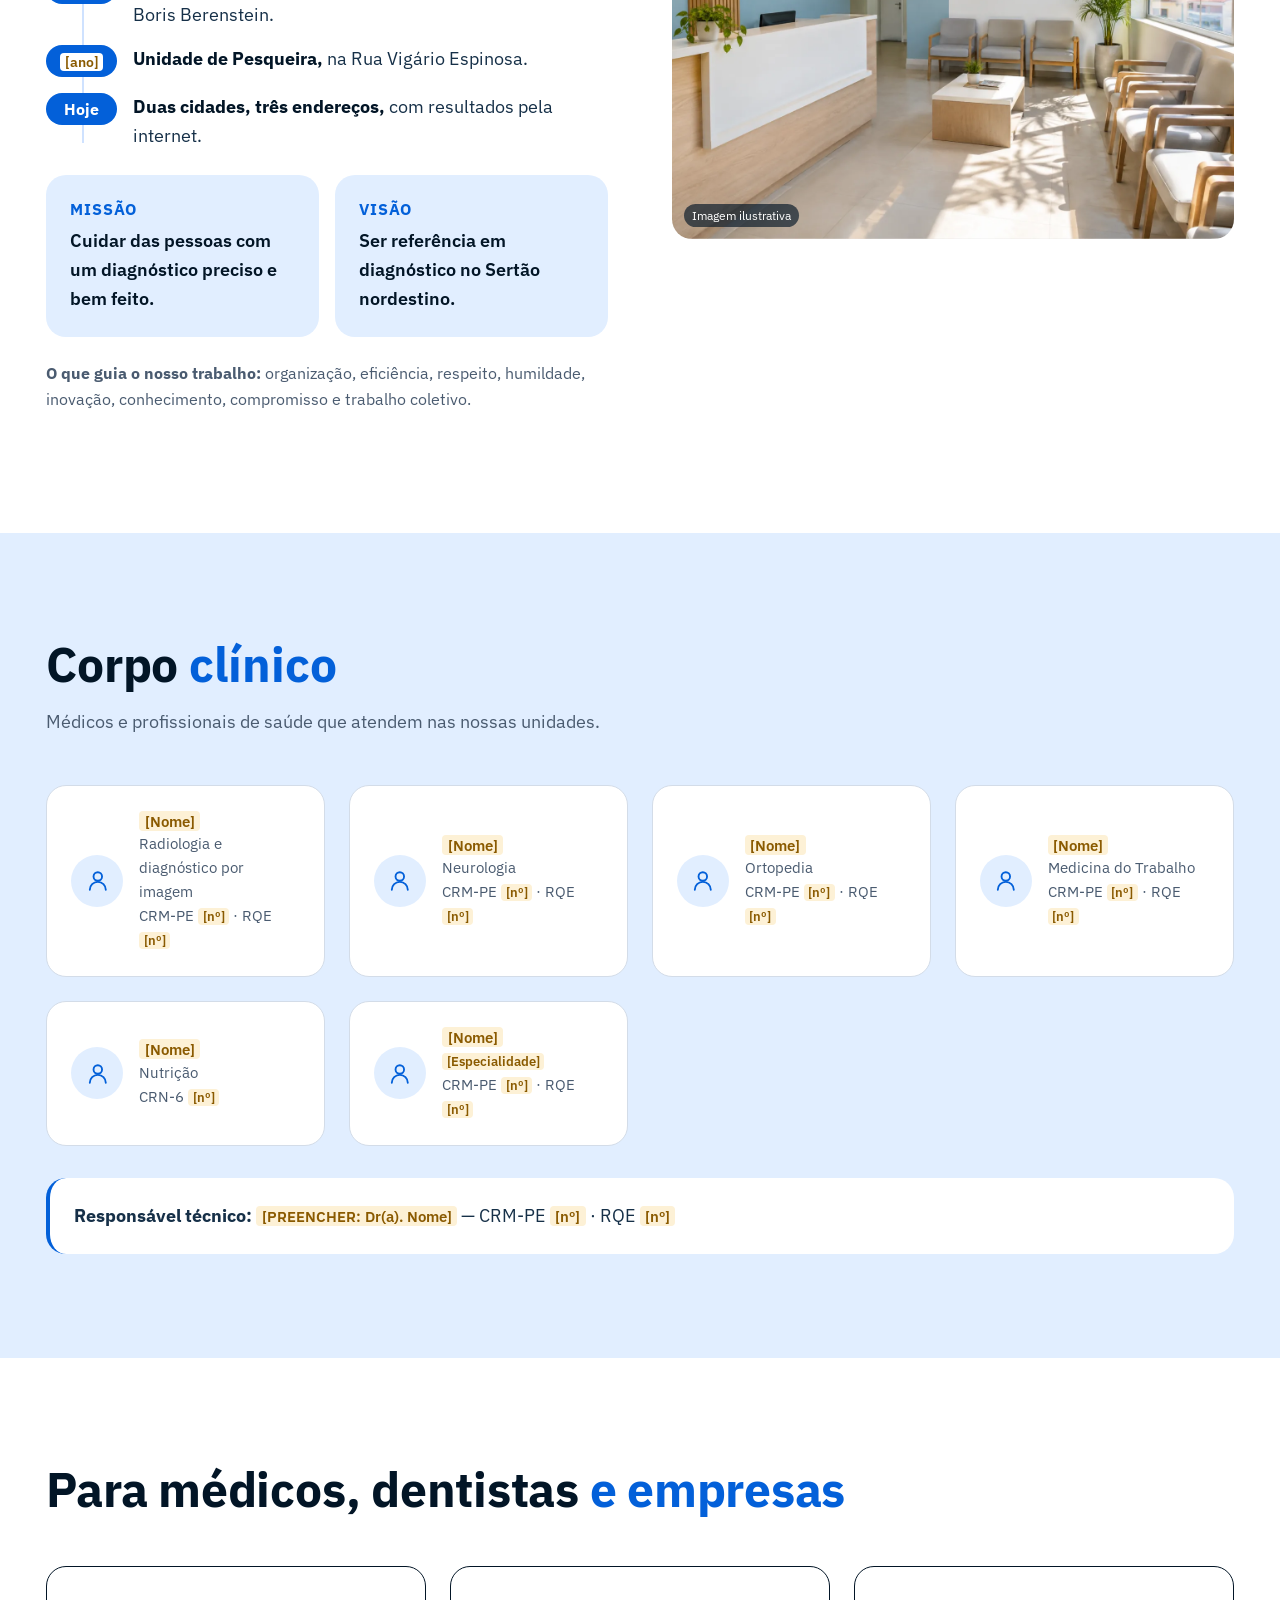
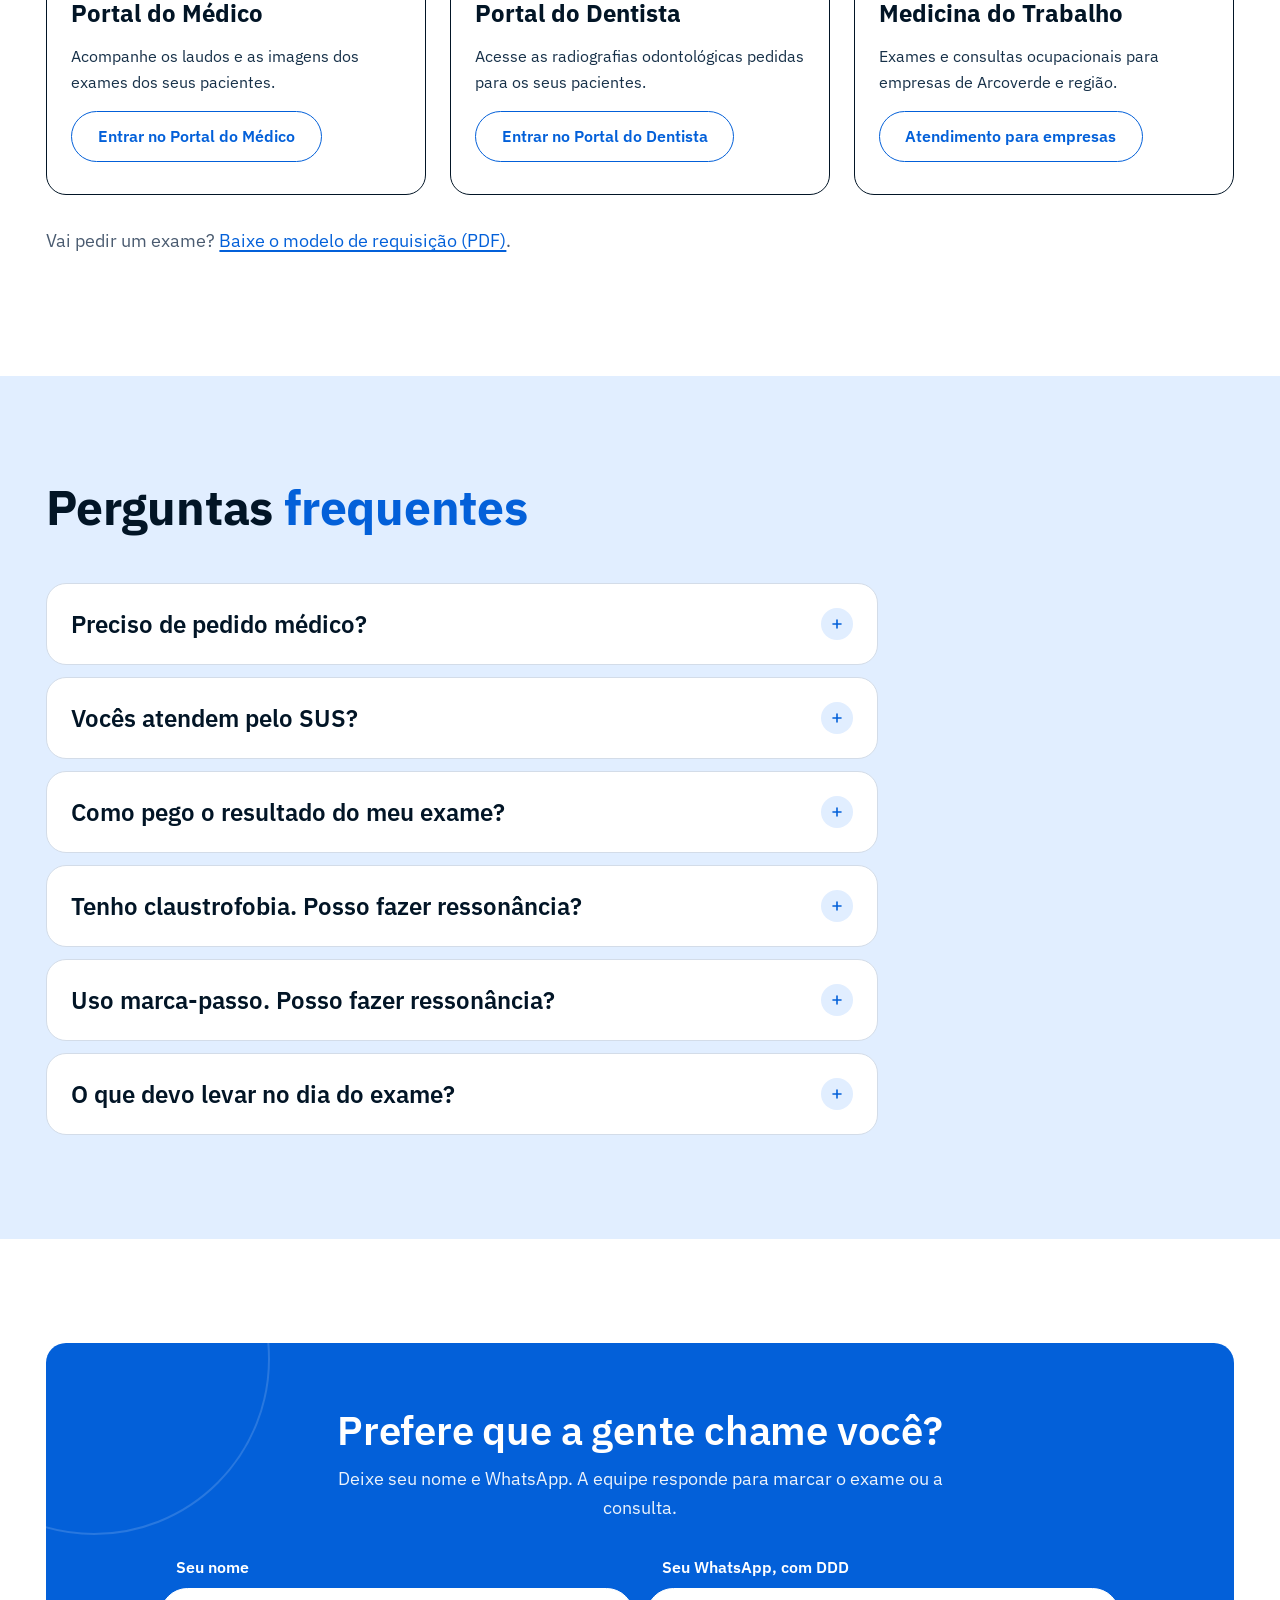
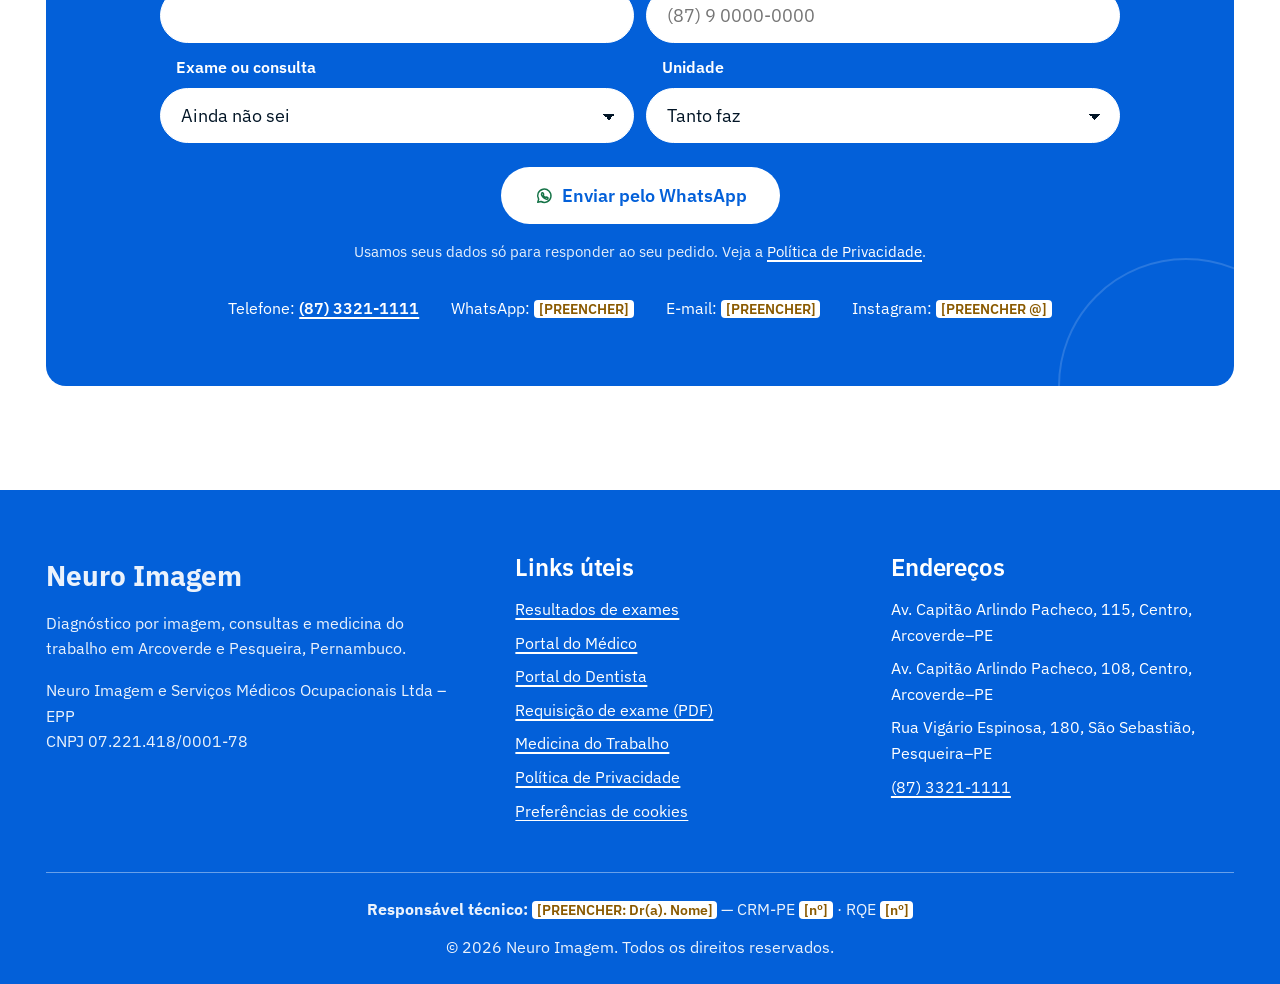
==== commit 2bacbb67: "Novo visual baseado na referência Free Medical Landing Page (Figma) - Paleta azul #0360D9, IBM Plex " ====
--- a/index.html
+++ b/index.html
@@ -6,7 +6,7 @@
 <title>Neuro Imagem | Ressonância, tomografia e mamografia em Arcoverde e Pesqueira–PE</title>
 <meta name="description" content="Exames de imagem e consultas em Arcoverde e Pesqueira (PE): ressonância magnética, tomografia, mamografia, ultrassom e mais. Atende SUS e convênios. Agende pelo WhatsApp e veja seu resultado online.">
 <link rel="canonical" href="https://neuroimagem.com/">
-<meta name="theme-color" content="#242F62">
+<meta name="theme-color" content="#0360D9">
 
 <meta property="og:type" content="website">
 <meta property="og:locale" content="pt_BR">
@@ -18,8 +18,8 @@
 <meta property="og:image" content="https://neuroimagem.com/img/og-neuroimagem.jpg">
 <meta name="twitter:card" content="summary_large_image">
 
-<link rel="preload" href="fonts/atkinson.woff2" as="font" type="font/woff2" crossorigin>
-<link rel="preload" href="fonts/literata.woff2" as="font" type="font/woff2" crossorigin>
+<link rel="preload" href="fonts/plex.woff2" as="font" type="font/woff2" crossorigin>
+<link rel="preload" href="img/foto-ressonancia.webp" as="image">
 <script>document.documentElement.classList.add("js")</script>
 <link rel="stylesheet" href="css/style.css">
 <link rel="icon" href="img/favicon.svg" type="image/svg+xml">
@@ -119,24 +119,37 @@
 <!-- Ícones (traço próprio, 24×24) -->
 <svg xmlns="http://www.w3.org/2000/svg" style="display:none" aria-hidden="true">
   <symbol id="i-wa" viewBox="0 0 24 24" fill="none" stroke="currentColor" stroke-width="1.75" stroke-linecap="round" stroke-linejoin="round"><path d="M4.5 19.5l1.1-3.6A8 8 0 1 1 8.4 18.6z"/><path d="M9.2 8.6c.2-.5.6-.6.9-.6h.4c.2 0 .4.1.5.4l.6 1.5c.1.2 0 .5-.1.6l-.5.6c.6 1.2 1.5 2.1 2.7 2.7l.6-.5c.2-.2.4-.2.6-.1l1.5.6c.3.1.4.3.4.5v.4c0 .4-.2.8-.6.9-1 .4-2.4.2-4-1-1.4-1-2.5-2.4-3-3.6-.3-.9-.3-1.7 0-2.4z"/></symbol>
-  <symbol id="i-doc" viewBox="0 0 24 24" fill="none" stroke="currentColor" stroke-width="1.75" stroke-linecap="round" stroke-linejoin="round"><path d="M14 3H7a2 2 0 0 0-2 2v14a2 2 0 0 0 2 2h10a2 2 0 0 0 2-2V8z"/><path d="M14 3v5h5"/><path d="M9 13h6M9 17h4"/></symbol>
   <symbol id="i-result" viewBox="0 0 24 24" fill="none" stroke="currentColor" stroke-width="1.75" stroke-linecap="round" stroke-linejoin="round"><rect x="4" y="3" width="16" height="18" rx="2"/><path d="M8 3v2h8V3"/><path d="M8.5 13l2.5 2.5 4.5-5"/></symbol>
   <symbol id="i-download" viewBox="0 0 24 24" fill="none" stroke="currentColor" stroke-width="1.75" stroke-linecap="round" stroke-linejoin="round"><path d="M12 4v11"/><path d="M7.5 10.5L12 15l4.5-4.5"/><path d="M5 20h14"/></symbol>
   <symbol id="i-card" viewBox="0 0 24 24" fill="none" stroke="currentColor" stroke-width="1.75" stroke-linecap="round" stroke-linejoin="round"><rect x="3" y="5" width="18" height="14" rx="2"/><path d="M3 10h18"/><path d="M7 15h4"/></symbol>
   <symbol id="i-pin" viewBox="0 0 24 24" fill="none" stroke="currentColor" stroke-width="1.75" stroke-linecap="round" stroke-linejoin="round"><path d="M12 21s-6.5-5.6-6.5-11a6.5 6.5 0 0 1 13 0c0 5.4-6.5 11-6.5 11z"/><circle cx="12" cy="10" r="2.3"/></symbol>
   <symbol id="i-phone" viewBox="0 0 24 24" fill="none" stroke="currentColor" stroke-width="1.75" stroke-linecap="round" stroke-linejoin="round"><path d="M6.6 3.5h2.2l1.4 4-1.8 1.2a11 11 0 0 0 6.9 6.9l1.2-1.8 4 1.4v2.2A2 2 0 0 1 18.4 20 15.4 15.4 0 0 1 4 5.6a2 2 0 0 1 2.6-2.1z"/></symbol>
-  <symbol id="i-check" viewBox="0 0 24 24" fill="none" stroke="currentColor" stroke-width="2" stroke-linecap="round" stroke-linejoin="round"><path d="M5 12.5l4.5 4.5L19 7.5"/></symbol>
+  <symbol id="i-check" viewBox="0 0 24 24" fill="none" stroke="currentColor" stroke-width="2.2" stroke-linecap="round" stroke-linejoin="round"><path d="M5 12.5l4.5 4.5L19 7.5"/></symbol>
   <symbol id="i-menu" viewBox="0 0 24 24" fill="none" stroke="currentColor" stroke-width="2" stroke-linecap="round"><path d="M4 7h16M4 12h16M4 17h16"/></symbol>
-  <symbol id="i-arrow" viewBox="0 0 24 24" fill="none" stroke="currentColor" stroke-width="1.75" stroke-linecap="round" stroke-linejoin="round"><path d="M5 12h14M13 6l6 6-6 6"/></symbol>
+  <symbol id="i-arrow" viewBox="0 0 24 24" fill="none" stroke="currentColor" stroke-width="2" stroke-linecap="round" stroke-linejoin="round"><path d="M5 12h14M13 6l6 6-6 6"/></symbol>
+  <symbol id="i-search" viewBox="0 0 24 24" fill="none" stroke="currentColor" stroke-width="2.2" stroke-linecap="round"><circle cx="11" cy="11" r="6.5"/><path d="M16 16l4.5 4.5"/></symbol>
+  <symbol id="i-scan" viewBox="0 0 24 24" fill="none" stroke="currentColor" stroke-width="1.75" stroke-linecap="round" stroke-linejoin="round"><circle cx="12" cy="12" r="8.5"/><circle cx="12" cy="12" r="4.5"/></symbol>
+  <symbol id="i-person" viewBox="0 0 24 24" fill="none" stroke="currentColor" stroke-width="1.75" stroke-linecap="round" stroke-linejoin="round"><circle cx="12" cy="8" r="4"/><path d="M4.5 20.5a7.5 7.5 0 0 1 15 0"/></symbol>
+  <!-- ícones dos exames -->
+  <symbol id="x-rm" viewBox="0 0 48 48" fill="none" stroke="currentColor" stroke-width="2.6" stroke-linecap="round" stroke-linejoin="round"><path d="M8 38V22a16 16 0 0 1 32 0v16z"/><circle cx="24" cy="24" r="8"/><path d="M4 38h40M14 44h20"/></symbol>
+  <symbol id="x-tc" viewBox="0 0 48 48" fill="none" stroke="currentColor" stroke-width="2.6" stroke-linecap="round" stroke-linejoin="round"><circle cx="24" cy="22" r="16"/><circle cx="24" cy="22" r="7"/><path d="M4 42h40"/><path d="M24 4v4M24 36v4"/></symbol>
+  <symbol id="x-mamo" viewBox="0 0 48 48" fill="none" stroke="currentColor" stroke-width="2.6" stroke-linecap="round" stroke-linejoin="round"><path d="M24 6c5 4 8 9 8 14a8 8 0 0 1-16 0c0-5 3-10 8-14z"/><circle cx="24" cy="21" r="2.5"/><path d="M12 34h24M16 40h16"/></symbol>
+  <symbol id="x-us" viewBox="0 0 48 48" fill="none" stroke="currentColor" stroke-width="2.6" stroke-linecap="round" stroke-linejoin="round"><path d="M18 6h12v14a6 6 0 0 1-12 0z"/><path d="M24 26v6a8 8 0 0 0 8 8h6"/><path d="M14 30c-3 3-3 9 0 12M9 27c-5 5-5 15 0 20"/></symbol>
+  <symbol id="x-contr" viewBox="0 0 48 48" fill="none" stroke="currentColor" stroke-width="2.6" stroke-linecap="round" stroke-linejoin="round"><path d="M24 6s12 13 12 22a12 12 0 0 1-24 0c0-9 12-22 12-22z"/><path d="M18 30a6 6 0 0 0 6 6"/></symbol>
+  <symbol id="x-rx" viewBox="0 0 48 48" fill="none" stroke="currentColor" stroke-width="2.6" stroke-linecap="round" stroke-linejoin="round"><rect x="6" y="6" width="36" height="36" rx="5"/><path d="M24 12v24M17 17c3 1 5 1 7 0M31 17c-3 1-5 1-7 0M16 23c4 1 6 1 8 0M32 23c-4 1-6 1-8 0M17 29c3 1 5 1 7 0M31 29c-3 1-5 1-7 0"/></symbol>
+  <symbol id="x-dens" viewBox="0 0 48 48" fill="none" stroke="currentColor" stroke-width="2.6" stroke-linecap="round" stroke-linejoin="round"><path d="M15 10a4 4 0 1 1 6 3l8 8a4 4 0 1 1 3 6 4 4 0 1 1-6-3l-8-8a4 4 0 1 1-3-6z"/><path d="M8 42a16 16 0 0 1 32 0"/><path d="M24 42l6-8"/></symbol>
+  <symbol id="x-odonto" viewBox="0 0 48 48" fill="none" stroke="currentColor" stroke-width="2.6" stroke-linecap="round" stroke-linejoin="round"><path d="M16 8c3 0 5 2 8 2s5-2 8-2c5 0 8 4 7 10-1 5-3 7-4 12-1 6-2 12-5 12s-3-10-6-10-3 10-6 10-4-6-5-12c-1-5-3-7-4-12-1-6 2-10 7-10z"/></symbol>
+  <symbol id="x-eeg" viewBox="0 0 48 48" fill="none" stroke="currentColor" stroke-width="2.6" stroke-linecap="round" stroke-linejoin="round"><path d="M24 8c-9 0-15 6-15 14 0 5 2 8 5 10v8h12v-5h5a4 4 0 0 0 4-4v-4l4-2-4-6c0-7-5-11-11-11z"/><path d="M14 22h4l2-4 3 8 2-4h4"/></symbol>
+  <symbol id="x-bio" viewBox="0 0 48 48" fill="none" stroke="currentColor" stroke-width="2.6" stroke-linecap="round" stroke-linejoin="round"><path d="M30 6l12 12M33 9L15 27l6 6 18-18M18 30l-8 8M10 38l-4 4M24 18l3 3M20 22l3 3"/></symbol>
 </svg>
 
 <a class="skip-link" href="#conteudo">Pular para o conteúdo</a>
 
-<header class="site-header">
+<header class="site-header" id="topo">
   <div class="wrap header-inner">
     <!-- [PREENCHER] trocar pelo logo oficial em SVG -->
     <a class="brand" href="./" aria-label="Neuro Imagem, página inicial">
-      <span class="brand-name">Neuro Imagem</span>
+      <span class="brand-name">Neuro <span>Imagem</span></span>
       <span class="brand-place">Arcoverde · Pesqueira</span>
     </a>
     <nav class="main-nav" id="menu" aria-label="Principal">
@@ -144,6 +157,7 @@
         <li><a href="#exames">Exames</a></li>
         <li><a href="#unidades">Unidades</a></li>
         <li><a href="#convenios">Convênios</a></li>
+        <li><a href="#sobre">Sobre</a></li>
         <li><a href="#contato">Contato</a></li>
         <li class="nav-extra"><a href="#consultas">Consultas</a></li>
         <li class="nav-extra"><a href="#medicos-empresas">Para médicos e empresas</a></li>
@@ -153,12 +167,9 @@
     <div class="header-actions">
       <a class="btn btn-secondary btn-results" href="https://PREENCHER-URL-PORTAL-DE-RESULTADOS">Resultados</a>
       <a class="btn btn-primary js-wa" href="#contato" data-msg="Olá, gostaria de agendar um exame de ___">
-        <svg aria-hidden="true"><use href="#i-wa"/></svg>
-        <span class="label-long">Agendar pelo WhatsApp</span><span class="label-short">Agendar</span>
+        <svg aria-hidden="true"><use href="#i-wa"/></svg><span class="label-long">Agendar</span><span class="label-short">Agendar</span>
       </a>
-      <button class="menu-toggle" type="button" aria-expanded="false" aria-controls="menu">
-        <svg aria-hidden="true"><use href="#i-menu"/></svg>Menu
-      </button>
+      <button class="menu-toggle" type="button" aria-expanded="false" aria-controls="menu"><svg aria-hidden="true"><use href="#i-menu"/></svg><span class="menu-label">Menu</span></button>
     </div>
   </div>
 </header>
@@ -168,34 +179,68 @@
   <!-- HERO -->
   <section class="hero" aria-labelledby="hero-title">
     <div class="wrap hero-grid">
-      <div>
-        <h1 id="hero-title" class="intro" style="--d:0ms">Ressonância, tomografia e mamografia <em>aqui no Sertão</em>, sem precisar viajar.</h1>
-        <p class="lead intro" style="--d:120ms">Exames de imagem e consultas em Arcoverde e Pesqueira. Atendemos pelo SUS e por convênios. Para marcar, é só mandar uma mensagem.</p>
-        <div class="hero-ctas intro" style="--d:220ms">
-          <a class="btn btn-primary btn-lg js-wa" href="#contato" data-msg="Olá, gostaria de agendar um exame de ___">
-            <svg aria-hidden="true"><use href="#i-wa"/></svg>Agendar exame pelo WhatsApp
-          </a>
-          <a class="btn btn-secondary btn-lg" href="https://PREENCHER-URL-PORTAL-DE-RESULTADOS">
-            <svg aria-hidden="true"><use href="#i-result"/></svg>Ver meu resultado
-          </a>
+      <div class="hero-copy">
+        <h1 id="hero-title" class="intro" style="--d:0ms">Ressonância, tomografia e mamografia <span class="swoosh">aqui no Sertão<svg viewBox="0 0 280 20" preserveAspectRatio="none" aria-hidden="true"><path d="M3 14 C 70 4, 160 2, 277 12"/></svg></span></h1>
+        <p class="lead intro" style="--d:120ms">Exames de imagem e consultas em Arcoverde e Pesqueira, sem precisar viajar para Recife ou Caruaru. Atendemos pelo SUS e por convênios.</p>
+
+        <form class="finder intro" style="--d:220ms" id="finder" role="search" aria-label="Encontre seu exame">
+          <label><svg aria-hidden="true"><use href="#i-scan"/></svg><span class="visually-hidden">Exame</span>
+            <select id="finder-exam" name="exame">
+              <option value="">Qual exame?</option>
+              <option value="ressonancia">Ressonância Magnética</option>
+              <option value="tomografia">Tomografia</option>
+              <option value="mamografia">Mamografia</option>
+              <option value="ultrassom">Ultrassonografia</option>
+              <option value="contrastados">Exames Contrastados</option>
+              <option value="raio-x">Raio X</option>
+              <option value="densitometria">Densitometria Óssea</option>
+              <option value="odontologica">Radiologia Odontológica</option>
+              <option value="eeg">Eletroencefalograma</option>
+              <option value="biopsia">Punção e Biópsia</option>
+            </select>
+          </label>
+          <label><svg aria-hidden="true"><use href="#i-pin"/></svg><span class="visually-hidden">Cidade</span>
+            <select id="finder-city" name="cidade">
+              <option value="todas">Qualquer cidade</option>
+              <option value="arcoverde">Arcoverde</option>
+              <option value="pesqueira">Pesqueira</option>
+            </select>
+          </label>
+          <button type="submit" aria-label="Ver exames"><svg aria-hidden="true"><use href="#i-search"/></svg></button>
+        </form>
+
+        <div class="hero-links intro" style="--d:320ms">
+          <a class="btn btn-primary btn-lg js-wa" href="#contato" data-msg="Olá, gostaria de agendar um exame de ___"><svg aria-hidden="true"><use href="#i-wa"/></svg>Agendar pelo WhatsApp</a>
+          <a class="btn btn-secondary btn-lg" href="https://PREENCHER-URL-PORTAL-DE-RESULTADOS"><svg aria-hidden="true"><use href="#i-result"/></svg>Ver meu resultado</a>
         </div>
-        <p class="hero-note intro" style="--d:320ms"><svg aria-hidden="true"><use href="#i-check"/></svg><span>SUS, Unimed, Amil, Hapvida e mais 10 convênios. <a href="#convenios">Confira o seu</a>.</span></p>
-      </div>
-      <figure class="hero-media reveal" data-reveal="right">
-        <!-- Ilustração provisória: trocar por foto real da clínica (ver PENDENCIAS-E-REVISAO.md) -->
-        <img src="img/ilustracao-ressonancia.svg" width="800" height="1000" alt="Ilustração de uma sala de ressonância magnética, com o aparelho, a mesa do paciente e uma janela com vista para o Sertão." fetchpriority="high">
-      </figure>
+      </div>
+      <div class="hero-media">
+        <!-- Imagem gerada por IA (provisória). Trocar por foto real do equipamento da clínica. -->
+        <img src="img/foto-ressonancia.webp" width="1024" height="1024" alt="Aparelho de ressonância magnética com a mesa do paciente." fetchpriority="high">
+      </div>
+    </div>
+  </section>
+
+  <!-- FAIXA AZUL: só fatos da clínica -->
+  <section class="stats on-blue" aria-label="A Neuro Imagem em números">
+    <div class="wrap">
+      <ul>
+        <li><span class="num" data-count="2004" data-plain>2004</span><span class="lbl">Atendendo desde</span></li>
+        <li><span class="num" data-count="2">2</span><span class="lbl">Cidades: Arcoverde e Pesqueira</span></li>
+        <li><span class="num" data-count="10">10</span><span class="lbl">Tipos de exame</span></li>
+        <li><span class="num">SUS</span><span class="lbl">e mais <span data-count="13">13</span> convênios</span></li>
+      </ul>
     </div>
   </section>
 
   <!-- ACESSO RÁPIDO -->
-  <nav class="quick on-dark" id="acesso" aria-label="Acesso rápido">
+  <nav class="quick" id="acesso" aria-label="Acesso rápido">
     <div class="wrap">
       <ul>
-        <li><a href="https://PREENCHER-URL-PORTAL-DE-RESULTADOS"><svg aria-hidden="true"><use href="#i-result"/></svg><span>Ver resultado<small>Laudo no celular</small></span></a></li>
-        <li><a href="docs/requisicao-de-exame.pdf" download><svg aria-hidden="true"><use href="#i-download"/></svg><span>Baixar requisição<small>Arquivo PDF</small></span></a></li>
-        <li><a href="#convenios"><svg aria-hidden="true"><use href="#i-card"/></svg><span>Convênios aceitos<small>Consulte o seu</small></span></a></li>
-        <li><a href="#unidades"><svg aria-hidden="true"><use href="#i-pin"/></svg><span>Como chegar<small>3 endereços</small></span></a></li>
+        <li><a href="https://PREENCHER-URL-PORTAL-DE-RESULTADOS"><span class="ico"><svg aria-hidden="true"><use href="#i-result"/></svg></span><span>Ver resultado<small>Laudo no celular</small></span></a></li>
+        <li><a href="docs/requisicao-de-exame.pdf" download><span class="ico"><svg aria-hidden="true"><use href="#i-download"/></svg></span><span>Baixar requisição<small>Arquivo PDF</small></span></a></li>
+        <li><a href="#convenios"><span class="ico"><svg aria-hidden="true"><use href="#i-card"/></svg></span><span>Convênios aceitos<small>Consulte o seu</small></span></a></li>
+        <li><a href="#unidades"><span class="ico"><svg aria-hidden="true"><use href="#i-pin"/></svg></span><span>Como chegar<small>3 endereços</small></span></a></li>
       </ul>
     </div>
   </nav>
@@ -203,152 +248,171 @@
   <!-- EXAMES -->
   <section class="section" id="exames" aria-labelledby="exames-title">
     <div class="wrap">
-      <div class="section-head reveal">
-        <p class="ruler"><span class="n">01</span> Exames</p>
-        <h2 id="exames-title">Veja se fazemos o seu exame</h2>
-        <p class="lead">Escolha a cidade para ver só o que é feito lá. Em cada exame, toque em “Como me preparar?” para saber o que fazer antes.</p>
-      </div>
-
-      <div class="exams-layout">
-        <div class="exams-side">
+      <div class="section-head-row reveal">
+        <div class="section-head">
+          <h2 id="exames-title">Nossos <span class="hl">exames</span></h2>
+          <p>Escolha a cidade para ver só o que é feito lá. Toque em “Como me preparar?” para saber o que fazer antes.</p>
+        </div>
+        <div>
           <div class="segmented" role="group" aria-label="Filtrar exames por cidade">
             <button type="button" data-filter="todas" aria-pressed="true">Todas</button>
             <button type="button" data-filter="arcoverde" aria-pressed="false">Arcoverde</button>
             <button type="button" data-filter="pesqueira" aria-pressed="false">Pesqueira</button>
           </div>
           <p class="filter-status" id="filter-status" role="status" aria-live="polite">10 exames nas duas cidades.</p>
-          <p>Não achou o seu exame? <a class="js-wa" href="#contato" data-msg="Olá, vocês fazem o exame de ___?">Pergunte pelo WhatsApp</a>.</p>
         </div>
-
-        <ul class="exam-list reveal-stagger" id="exam-list">
-          <li class="exam" data-units="arcoverde">
-            <div>
-              <h3>Ressonância Magnética</h3>
-              <p>Mostra o corpo em detalhes usando um ímã e ondas de rádio, sem raio X. Muito pedida para cabeça, coluna e articulações.</p>
-              <p class="exam-units">Arcoverde <span>· não disponível em Pesqueira</span></p>
-            </div>
-            <div class="exam-actions"><a class="js-wa" href="#contato" data-msg="Olá, gostaria de agendar uma Ressonância Magnética.">Agendar este exame</a></div>
-            <details class="prep exam-prep"><summary>Como me preparar?</summary><div class="prep-body"><p><span class="fill">[PREENCHER pela clínica: jejum, retirada de objetos de metal, roupas, contraste, acompanhante e tempo de exame]</span></p><p>Usa marca-passo, implante, clipe ou outro metal no corpo? Avise na hora de marcar. Veja as <a href="#faq">perguntas frequentes</a>.</p></div></details>
-          </li>
-          <li class="exam" data-units="arcoverde">
-            <div>
-              <h3>Tomografia Computadorizada</h3>
-              <p>Raio X feito em vários ângulos. O computador junta as imagens e monta “fatias” do corpo. É um exame rápido.</p>
-              <p class="exam-units">Arcoverde <span>· não disponível em Pesqueira</span></p>
-            </div>
-            <div class="exam-actions"><a class="js-wa" href="#contato" data-msg="Olá, gostaria de agendar uma Tomografia Computadorizada.">Agendar este exame</a></div>
-            <details class="prep exam-prep"><summary>Como me preparar?</summary><div class="prep-body"><p><span class="fill">[PREENCHER pela clínica: jejum, uso de contraste, exames de função renal, gestação, acompanhante]</span></p></div></details>
-          </li>
-          <li class="exam" data-units="arcoverde pesqueira">
-            <div>
-              <h3>Mamografia Digital</h3>
-              <p>Raio X das mamas, usado para acompanhar a saúde da mama e investigar alterações.</p>
-              <p class="exam-units">Arcoverde e Pesqueira</p>
-            </div>
-            <div class="exam-actions"><a class="js-wa" href="#contato" data-msg="Olá, gostaria de agendar uma Mamografia.">Agendar este exame</a></div>
-            <details class="prep exam-prep"><summary>Como me preparar?</summary><div class="prep-body"><p><span class="fill">[PREENCHER pela clínica: uso de desodorante/talco, período do ciclo, mamografias anteriores]</span></p></div></details>
-          </li>
-          <li class="exam" data-units="arcoverde pesqueira">
-            <div>
-              <h3>Ultrassonografia Geral</h3>
-              <p>Imagens feitas com ondas de som, sem radiação. Usada para ver órgãos e tecidos de várias partes do corpo.</p>
-              <p class="exam-units">Arcoverde e Pesqueira</p>
-            </div>
-            <div class="exam-actions"><a class="js-wa" href="#contato" data-msg="Olá, gostaria de agendar uma Ultrassonografia de ___.">Agendar este exame</a></div>
-            <details class="prep exam-prep"><summary>Como me preparar?</summary><div class="prep-body"><p><span class="fill">[PREENCHER pela clínica: preparo por tipo — abdome (jejum), pélvica (bexiga cheia), demais]</span></p></div></details>
-          </li>
-          <li class="exam" data-units="arcoverde pesqueira">
-            <div>
-              <h3>Exames Contrastados</h3>
-              <p>Raio X feito com um líquido de contraste, que deixa mais visíveis órgãos como esôfago, estômago, intestino ou vias urinárias.</p>
-              <p class="exam-units">Arcoverde e Pesqueira</p>
-            </div>
-            <div class="exam-actions"><a class="js-wa" href="#contato" data-msg="Olá, gostaria de agendar um exame contrastado de ___.">Agendar este exame</a></div>
-            <details class="prep exam-prep"><summary>Como me preparar?</summary><div class="prep-body"><p><span class="fill">[PREENCHER pela clínica: quais exames contrastados são feitos e o preparo de cada um]</span></p></div></details>
-          </li>
-          <li class="exam" data-units="arcoverde pesqueira">
-            <div>
-              <h3>Radiologia Digital (raio X)</h3>
-              <p>O raio X que você conhece, com imagem digital. Usado para ossos, tórax, coluna e outras regiões.</p>
-              <p class="exam-units">Arcoverde e Pesqueira</p>
-            </div>
-            <div class="exam-actions"><a class="js-wa" href="#contato" data-msg="Olá, gostaria de agendar um Raio X de ___.">Agendar este exame</a></div>
-            <details class="prep exam-prep"><summary>Como me preparar?</summary><div class="prep-body"><p><span class="fill">[PREENCHER pela clínica: em geral sem preparo; avisar em caso de gravidez; exceções]</span></p></div></details>
-          </li>
-          <li class="exam" data-units="arcoverde pesqueira">
-            <div>
-              <h3>Densitometria Óssea</h3>
-              <p>Mede a densidade dos ossos. Ajuda o médico a avaliar osteoporose e o risco de fraturas.</p>
-              <p class="exam-units">Arcoverde e Pesqueira</p>
-            </div>
-            <div class="exam-actions"><a class="js-wa" href="#contato" data-msg="Olá, gostaria de agendar uma Densitometria Óssea.">Agendar este exame</a></div>
-            <details class="prep exam-prep"><summary>Como me preparar?</summary><div class="prep-body"><p><span class="fill">[PREENCHER pela clínica: suspensão de cálcio, exames com contraste recentes, roupas sem metal]</span></p></div></details>
-          </li>
-          <li class="exam" data-units="arcoverde">
-            <div>
-              <h3>Radiologia Odontológica</h3>
-              <p>Raio X dos dentes, da arcada e da face, pedido pelo dentista ou pelo ortodontista.</p>
-              <p class="exam-units">Arcoverde <span>· não disponível em Pesqueira</span></p>
-            </div>
-            <div class="exam-actions"><a class="js-wa" href="#contato" data-msg="Olá, gostaria de agendar uma radiografia odontológica.">Agendar este exame</a></div>
-            <details class="prep exam-prep"><summary>Como me preparar?</summary><div class="prep-body"><p><span class="fill">[PREENCHER pela clínica: tipos feitos (panorâmica, documentação ortodôntica etc.) e preparo]</span></p></div></details>
-          </li>
-          <li class="exam" data-units="arcoverde">
-            <div>
-              <h3>Eletroencefalograma</h3>
-              <p>Registra a atividade elétrica do cérebro com pequenos sensores colados no couro cabeludo. Não dói.</p>
-              <p class="exam-units">Arcoverde <span>· não disponível em Pesqueira</span></p>
-            </div>
-            <div class="exam-actions"><a class="js-wa" href="#contato" data-msg="Olá, gostaria de agendar um Eletroencefalograma.">Agendar este exame</a></div>
-            <details class="prep exam-prep"><summary>Como me preparar?</summary><div class="prep-body"><p><span class="fill">[PREENCHER pela clínica: cabelo lavado e sem creme, privação de sono, medicações, crianças]</span></p></div></details>
-          </li>
-          <li class="exam" data-units="arcoverde pesqueira">
-            <div>
-              <h3>Punção e Biópsia</h3>
-              <p>Retirada de uma pequena amostra de tecido, guiada por exame de imagem, para análise em laboratório.</p>
-              <p class="exam-units">Arcoverde e Pesqueira</p>
-            </div>
-            <div class="exam-actions"><a class="js-wa" href="#contato" data-msg="Olá, gostaria de agendar uma Punção/Biópsia de ___.">Agendar este exame</a></div>
-            <details class="prep exam-prep"><summary>Como me preparar?</summary><div class="prep-body"><p><span class="fill">[PREENCHER pela clínica: anticoagulantes, jejum, acompanhante obrigatório, exames prévios]</span></p></div></details>
-          </li>
+      </div>
+
+      <ul class="cards reveal-stagger" id="exam-list">
+        <li class="card" id="ex-ressonancia" data-units="arcoverde">
+          <span class="ico"><svg aria-hidden="true"><use href="#x-rm"/></svg></span>
+          <h3>Ressonância Magnética</h3>
+          <p>Mostra o corpo em detalhes com um ímã e ondas de rádio, sem raio X. Muito pedida para cabeça, coluna e articulações.</p>
+          <p class="card-units">Arcoverde</p>
+          <div class="card-actions">
+            <details class="prep"><summary>Como me preparar?</summary><div class="prep-body"><p><span class="fill">[PREENCHER pela clínica: jejum, objetos de metal, roupas, contraste, acompanhante, tempo de exame]</span></p><p>Usa marca-passo, implante ou outro metal no corpo? Avise ao marcar. Veja as <a href="#faq">perguntas frequentes</a>.</p></div></details>
+            <a class="js-wa" href="#contato" data-msg="Olá, gostaria de agendar uma Ressonância Magnética.">Agendar este exame</a>
+          </div>
+        </li>
+        <li class="card" id="ex-tomografia" data-units="arcoverde">
+          <span class="ico"><svg aria-hidden="true"><use href="#x-tc"/></svg></span>
+          <h3>Tomografia Computadorizada</h3>
+          <p>Raio X em vários ângulos que o computador transforma em “fatias” do corpo. É um exame rápido.</p>
+          <p class="card-units">Arcoverde</p>
+          <div class="card-actions">
+            <details class="prep"><summary>Como me preparar?</summary><div class="prep-body"><p><span class="fill">[PREENCHER pela clínica: jejum, contraste, exame de função renal, gestação, acompanhante]</span></p></div></details>
+            <a class="js-wa" href="#contato" data-msg="Olá, gostaria de agendar uma Tomografia Computadorizada.">Agendar este exame</a>
+          </div>
+        </li>
+        <li class="card" id="ex-mamografia" data-units="arcoverde pesqueira">
+          <span class="ico"><svg aria-hidden="true"><use href="#x-mamo"/></svg></span>
+          <h3>Mamografia Digital</h3>
+          <p>Raio X das mamas, usado para acompanhar a saúde da mama e investigar alterações.</p>
+          <p class="card-units">Arcoverde e Pesqueira</p>
+          <div class="card-actions">
+            <details class="prep"><summary>Como me preparar?</summary><div class="prep-body"><p><span class="fill">[PREENCHER pela clínica: desodorante/talco, período do ciclo, mamografias anteriores]</span></p></div></details>
+            <a class="js-wa" href="#contato" data-msg="Olá, gostaria de agendar uma Mamografia.">Agendar este exame</a>
+          </div>
+        </li>
+        <li class="card" id="ex-ultrassom" data-units="arcoverde pesqueira">
+          <span class="ico"><svg aria-hidden="true"><use href="#x-us"/></svg></span>
+          <h3>Ultrassonografia Geral</h3>
+          <p>Imagens feitas com ondas de som, sem radiação, para ver órgãos e tecidos de várias partes do corpo.</p>
+          <p class="card-units">Arcoverde e Pesqueira</p>
+          <div class="card-actions">
+            <details class="prep"><summary>Como me preparar?</summary><div class="prep-body"><p><span class="fill">[PREENCHER pela clínica: preparo por tipo — abdome (jejum), pélvica (bexiga cheia), demais]</span></p></div></details>
+            <a class="js-wa" href="#contato" data-msg="Olá, gostaria de agendar uma Ultrassonografia de ___.">Agendar este exame</a>
+          </div>
+        </li>
+        <li class="card" id="ex-contrastados" data-units="arcoverde pesqueira">
+          <span class="ico"><svg aria-hidden="true"><use href="#x-contr"/></svg></span>
+          <h3>Exames Contrastados</h3>
+          <p>Raio X feito com um líquido de contraste, que deixa mais visíveis órgãos como estômago, intestino ou vias urinárias.</p>
+          <p class="card-units">Arcoverde e Pesqueira</p>
+          <div class="card-actions">
+            <details class="prep"><summary>Como me preparar?</summary><div class="prep-body"><p><span class="fill">[PREENCHER pela clínica: quais exames contrastados são feitos e o preparo de cada um]</span></p></div></details>
+            <a class="js-wa" href="#contato" data-msg="Olá, gostaria de agendar um exame contrastado de ___.">Agendar este exame</a>
+          </div>
+        </li>
+        <li class="card" id="ex-raio-x" data-units="arcoverde pesqueira">
+          <span class="ico"><svg aria-hidden="true"><use href="#x-rx"/></svg></span>
+          <h3>Radiologia Digital (raio X)</h3>
+          <p>O raio X que você conhece, com imagem digital. Usado para ossos, tórax, coluna e outras regiões.</p>
+          <p class="card-units">Arcoverde e Pesqueira</p>
+          <div class="card-actions">
+            <details class="prep"><summary>Como me preparar?</summary><div class="prep-body"><p><span class="fill">[PREENCHER pela clínica: em geral sem preparo; avisar em caso de gravidez; exceções]</span></p></div></details>
+            <a class="js-wa" href="#contato" data-msg="Olá, gostaria de agendar um Raio X de ___.">Agendar este exame</a>
+          </div>
+        </li>
+        <li class="card" id="ex-densitometria" data-units="arcoverde pesqueira">
+          <span class="ico"><svg aria-hidden="true"><use href="#x-dens"/></svg></span>
+          <h3>Densitometria Óssea</h3>
+          <p>Mede a densidade dos ossos. Ajuda o médico a avaliar osteoporose e o risco de fraturas.</p>
+          <p class="card-units">Arcoverde e Pesqueira</p>
+          <div class="card-actions">
+            <details class="prep"><summary>Como me preparar?</summary><div class="prep-body"><p><span class="fill">[PREENCHER pela clínica: suspensão de cálcio, contraste recente, roupas sem metal]</span></p></div></details>
+            <a class="js-wa" href="#contato" data-msg="Olá, gostaria de agendar uma Densitometria Óssea.">Agendar este exame</a>
+          </div>
+        </li>
+        <li class="card" id="ex-odontologica" data-units="arcoverde">
+          <span class="ico"><svg aria-hidden="true"><use href="#x-odonto"/></svg></span>
+          <h3>Radiologia Odontológica</h3>
+          <p>Raio X dos dentes, da arcada e da face, pedido pelo dentista ou pelo ortodontista.</p>
+          <p class="card-units">Arcoverde</p>
+          <div class="card-actions">
+            <details class="prep"><summary>Como me preparar?</summary><div class="prep-body"><p><span class="fill">[PREENCHER pela clínica: tipos feitos (panorâmica, documentação ortodôntica etc.) e preparo]</span></p></div></details>
+            <a class="js-wa" href="#contato" data-msg="Olá, gostaria de agendar uma radiografia odontológica.">Agendar este exame</a>
+          </div>
+        </li>
+        <li class="card" id="ex-eeg" data-units="arcoverde">
+          <span class="ico"><svg aria-hidden="true"><use href="#x-eeg"/></svg></span>
+          <h3>Eletroencefalograma</h3>
+          <p>Registra a atividade elétrica do cérebro com pequenos sensores colados no couro cabeludo. Não dói.</p>
+          <p class="card-units">Arcoverde</p>
+          <div class="card-actions">
+            <details class="prep"><summary>Como me preparar?</summary><div class="prep-body"><p><span class="fill">[PREENCHER pela clínica: cabelo lavado e sem creme, privação de sono, medicações, crianças]</span></p></div></details>
+            <a class="js-wa" href="#contato" data-msg="Olá, gostaria de agendar um Eletroencefalograma.">Agendar este exame</a>
+          </div>
+        </li>
+        <li class="card" id="ex-biopsia" data-units="arcoverde pesqueira">
+          <span class="ico"><svg aria-hidden="true"><use href="#x-bio"/></svg></span>
+          <h3>Punção e Biópsia</h3>
+          <p>Retirada de uma pequena amostra de tecido, guiada por exame de imagem, para análise em laboratório.</p>
+          <p class="card-units">Arcoverde e Pesqueira</p>
+          <div class="card-actions">
+            <details class="prep"><summary>Como me preparar?</summary><div class="prep-body"><p><span class="fill">[PREENCHER pela clínica: anticoagulantes, jejum, acompanhante obrigatório, exames prévios]</span></p></div></details>
+            <a class="js-wa" href="#contato" data-msg="Olá, gostaria de agendar uma Punção/Biópsia de ___.">Agendar este exame</a>
+          </div>
+        </li>
+      </ul>
+      <p class="muted" style="margin-top:var(--s-5)">Não achou o seu exame? <a class="js-wa" href="#contato" data-msg="Olá, vocês fazem o exame de ___?">Pergunte pelo WhatsApp</a>.</p>
+    </div>
+  </section>
+
+  <!-- POR QUE NÓS (imagem + checklist) -->
+  <section class="section" aria-labelledby="porque-title" style="padding-top:0">
+    <div class="wrap split">
+      <figure class="photo reveal" data-reveal="left">
+        <img src="img/foto-sala-ultrassom.webp" width="1400" height="934" alt="Sala de exame com aparelho de ultrassom e maca." loading="lazy" decoding="async">
+        <figcaption>Imagem ilustrativa</figcaption>
+      </figure>
+      <div class="reveal" data-reveal="right">
+        <h2 id="porque-title">Por que fazer seus exames <span class="hl">aqui?</span></h2>
+        <ul class="checklist">
+          <li><svg aria-hidden="true"><use href="#i-check"/></svg>Ressonância magnética em Arcoverde: você não precisa viajar para Recife ou Caruaru.</li>
+          <li><svg aria-hidden="true"><use href="#i-check"/></svg>Equipamentos atualizados e protocolos de exame ajustados para cada paciente.</li>
+          <li><svg aria-hidden="true"><use href="#i-check"/></svg>Duas cidades atendidas: Arcoverde e Pesqueira.</li>
+          <li><svg aria-hidden="true"><use href="#i-check"/></svg>Resultado pela internet, no celular.</li>
+          <li><svg aria-hidden="true"><use href="#i-check"/></svg>Atendimento pelo SUS e por convênios.</li>
         </ul>
-      </div>
-    </div>
-  </section>
-
-  <!-- CONVÊNIOS -->
-  <section class="section section-alt" id="convenios" aria-labelledby="convenios-title">
+        <a class="link-arrow" href="#unidades">Ver as unidades <svg aria-hidden="true"><use href="#i-arrow"/></svg></a>
+      </div>
+    </div>
+  </section>
+
+  <!-- CONVÊNIOS (no layout de "depoimentos") -->
+  <section class="section section-tint" id="convenios" aria-labelledby="convenios-title">
     <div class="wrap plans-grid">
-      <div>
-        <p class="ruler"><span class="n">02</span> Convênios</p>
-        <h2 id="convenios-title">Aceitamos o seu convênio?</h2>
-        <p class="lead">Digite o nome do seu plano. A resposta aparece na hora.</p>
+      <div class="reveal">
+        <h2 id="convenios-title">Aceitamos o <span class="hl">seu convênio?</span></h2>
+        <p class="lead">Digite o nome do seu plano ao lado. A resposta aparece na hora.</p>
+        <div class="plan-badges">
+          <ul aria-hidden="true"><li>SUS</li><li>Uni<br>med</li><li>Amil</li><li>Hap<br>vida</li><li>CASSI</li><li>+9</li></ul>
+          <strong>SUS e mais 13 convênios</strong>
+        </div>
+      </div>
+      <div class="panel reveal" data-reveal="right">
         <div class="field">
           <label for="plan-input">Digite seu convênio</label>
           <input class="input input-xl" id="plan-input" type="search" autocomplete="off" spellcheck="false" placeholder="Ex.: Unimed" aria-describedby="plan-result">
         </div>
-        <div class="plan-result" id="plan-result" role="status" aria-live="polite">
-          <p class="muted">Atendemos pelo SUS e por 13 convênios.</p>
-        </div>
-      </div>
-      <div>
-        <h3 class="visually-hidden">Lista completa de convênios</h3>
-        <ul class="plan-list reveal-stagger" id="plan-list">
-          <li class="sus">SUS</li>
-          <li>Unimed</li>
-          <li>Amil</li>
-          <li>Hapvida</li>
-          <li>CASSI</li>
-          <li>Sassepe</li>
-          <li>Fachesf</li>
-          <li>Postal Saúde</li>
-          <li>CAPESAÚDE</li>
-          <li>Comsaúde</li>
-          <li>System</li>
-          <li>Clin</li>
-          <li>OdontoGroup</li>
-          <li>São Gabriel</li>
-        </ul>
+        <div class="plan-result" id="plan-result" role="status" aria-live="polite"><p class="muted">Atendemos pelo SUS e por 13 convênios.</p></div>
+        <details class="plan-all">
+          <summary>Ver a lista completa</summary>
+          <ul class="plan-list" id="plan-list">
+            <li>SUS</li><li>Unimed</li><li>Amil</li><li>Hapvida</li><li>CASSI</li><li>Sassepe</li><li>Fachesf</li><li>Postal Saúde</li><li>CAPESAÚDE</li><li>Comsaúde</li><li>System</li><li>Clin</li><li>OdontoGroup</li><li>São Gabriel</li>
+          </ul>
+        </details>
         <p class="plan-note">A cobertura de cada exame depende do seu plano. Na dúvida, mande a foto do pedido médico e da carteirinha pelo WhatsApp e a gente confere para você.</p>
       </div>
     </div>
@@ -358,34 +422,29 @@
   <section class="section" id="unidades" aria-labelledby="unidades-title">
     <div class="wrap">
       <div class="section-head reveal">
-        <p class="ruler"><span class="n">03</span> Unidades</p>
-        <h2 id="unidades-title">Duas cidades, três endereços</h2>
-        <p class="lead">Em Arcoverde, as duas unidades ficam na mesma avenida, a poucos passos uma da outra. Confira para qual delas o seu exame foi marcado.</p>
+        <h2 id="unidades-title">Duas cidades, <span class="hl">três endereços</span></h2>
+        <p>Em Arcoverde, as duas unidades ficam na mesma avenida, a poucos passos uma da outra. Confira para qual delas o seu exame foi marcado.</p>
       </div>
 
       <div class="street-note reveal">
         <svg class="street-diagram" viewBox="0 0 360 120" role="img" aria-labelledby="street-t">
           <title id="street-t">Esquema: as unidades 115 e 108 ficam na mesma avenida, a Capitão Arlindo Pacheco, no Centro de Arcoverde. A 115 fica em frente à Prefeitura.</title>
-          <rect x="0" y="48" width="360" height="26" fill="#EFE6D8"/>
-          <path d="M0 61h360" stroke="#D8CBB6" stroke-width="2" stroke-dasharray="10 8"/>
-          <text x="180" y="66" text-anchor="middle" font-family="Atkinson Hyperlegible Next, sans-serif" font-size="11" fill="#4F5470">Av. Capitão Arlindo Pacheco</text>
-          <rect x="110" y="10" width="64" height="34" rx="3" fill="#242F62"/>
-          <text x="142" y="32" text-anchor="middle" font-family="Literata, serif" font-weight="700" font-size="16" fill="#fff">115</text>
-          <rect x="190" y="78" width="64" height="34" rx="3" fill="#A84A27"/>
-          <text x="222" y="100" text-anchor="middle" font-family="Literata, serif" font-weight="700" font-size="16" fill="#fff">108</text>
-          <rect x="104" y="84" width="76" height="26" rx="3" fill="none" stroke="#4F5470" stroke-dasharray="3 3"/>
-          <text x="142" y="101" text-anchor="middle" font-family="Atkinson Hyperlegible Next, sans-serif" font-size="11" fill="#4F5470">Prefeitura</text>
+          <rect x="0" y="48" width="360" height="26" rx="13" fill="#FFFFFF"/>
+          <path d="M14 61h332" stroke="#CFE2FF" stroke-width="2" stroke-dasharray="10 8"/>
+          <text x="180" y="66" text-anchor="middle" font-family="IBM Plex Sans, sans-serif" font-size="11" fill="#4A5B70">Av. Capitão Arlindo Pacheco</text>
+          <rect x="110" y="8" width="64" height="34" rx="17" fill="#021526"/>
+          <text x="142" y="30" text-anchor="middle" font-family="IBM Plex Sans, sans-serif" font-weight="700" font-size="16" fill="#fff">115</text>
+          <rect x="190" y="80" width="64" height="34" rx="17" fill="#0360D9"/>
+          <text x="222" y="102" text-anchor="middle" font-family="IBM Plex Sans, sans-serif" font-weight="700" font-size="16" fill="#fff">108</text>
+          <rect x="104" y="84" width="76" height="26" rx="13" fill="none" stroke="#4A5B70" stroke-dasharray="3 3"/>
+          <text x="142" y="101" text-anchor="middle" font-family="IBM Plex Sans, sans-serif" font-size="11" fill="#4A5B70">Prefeitura</text>
         </svg>
         <p><strong>115</strong> é a matriz, em frente à Prefeitura. <strong>108</strong> é o Centro de Diagnóstico. Antes de sair de casa, confira na sua marcação qual é o número. <small class="muted">(Esquema ilustrativo, sem escala. <span class="fill">[CONFIRMAR posição dos prédios]</span>)</small></p>
       </div>
 
       <div class="units reveal-stagger">
         <article class="unit" aria-labelledby="u1">
-          <img class="unit-img" src="img/ilustracao-unidade-115.svg" width="800" height="500" alt="Ilustração da fachada da unidade 115, com a placa Neuro Imagem." loading="lazy" decoding="async">
-          <div class="unit-num"><small>Arcoverde · matriz</small>115</div>
-          <div>
-            <h3 id="u1">Neuro Imagem Arcoverde</h3>
-          </div>
+          <div class="unit-top"><span class="unit-num" aria-hidden="true">115</span><div><p class="city">Arcoverde · matriz</p><h3 id="u1">Neuro Imagem Arcoverde</h3></div></div>
           <dl>
             <div><dt>Endereço</dt><dd>Av. Capitão Arlindo Pacheco, 115, Centro, Arcoverde–PE. Em frente à Prefeitura.</dd></div>
             <div><dt>Telefone</dt><dd><a class="tnum" href="tel:+558733211111">(87) 3321-1111</a></dd></div>
@@ -397,13 +456,8 @@
             <a class="btn btn-secondary" href="https://www.google.com/maps/search/?api=1&amp;query=Av.%20Capit%C3%A3o%20Arlindo%20Pacheco%2C%20115%2C%20Centro%2C%20Arcoverde%20-%20PE" target="_blank" rel="noopener"><svg aria-hidden="true"><use href="#i-pin"/></svg>Abrir no Google Maps<span class="visually-hidden"> (abre em nova aba)</span></a>
           </div>
         </article>
-
         <article class="unit" aria-labelledby="u2">
-          <img class="unit-img" src="img/ilustracao-unidade-108.svg" width="800" height="500" alt="Ilustração da fachada do Centro de Diagnóstico, número 108." loading="lazy" decoding="async">
-          <div class="unit-num"><small>Arcoverde · mesma avenida</small>108</div>
-          <div>
-            <h3 id="u2">Centro de Diagnóstico de Arcoverde</h3>
-          </div>
+          <div class="unit-top"><span class="unit-num" aria-hidden="true">108</span><div><p class="city">Arcoverde · mesma avenida</p><h3 id="u2">Centro de Diagnóstico de Arcoverde</h3></div></div>
           <dl>
             <div><dt>Endereço</dt><dd>Av. Capitão Arlindo Pacheco, 108, Centro, Arcoverde–PE.</dd></div>
             <div><dt>Telefone</dt><dd><a class="tnum" href="tel:+558733211111">(87) 3321-1111</a></dd></div>
@@ -415,13 +469,8 @@
             <a class="btn btn-secondary" href="https://www.google.com/maps/search/?api=1&amp;query=Av.%20Capit%C3%A3o%20Arlindo%20Pacheco%2C%20108%2C%20Centro%2C%20Arcoverde%20-%20PE" target="_blank" rel="noopener"><svg aria-hidden="true"><use href="#i-pin"/></svg>Abrir no Google Maps<span class="visually-hidden"> (abre em nova aba)</span></a>
           </div>
         </article>
-
         <article class="unit" aria-labelledby="u3">
-          <img class="unit-img" src="img/ilustracao-unidade-pesqueira.svg" width="800" height="500" alt="Ilustração da fachada da unidade de Pesqueira." loading="lazy" decoding="async">
-          <div class="unit-num"><small>Pesqueira</small>180</div>
-          <div>
-            <h3 id="u3">Neuro Imagem Pesqueira</h3>
-          </div>
+          <div class="unit-top"><span class="unit-num" aria-hidden="true">180</span><div><p class="city">Pesqueira</p><h3 id="u3">Neuro Imagem Pesqueira</h3></div></div>
           <dl>
             <div><dt>Endereço</dt><dd>Rua Vigário Espinosa, 180, São Sebastião, Pesqueira–PE.</dd></div>
             <div><dt>Telefone</dt><dd><span class="fill">[CONFIRMAR: (87) 3321-1111 ou (87) 3835-2848]</span></dd></div>
@@ -438,72 +487,72 @@
   </section>
 
   <!-- CONSULTAS -->
-  <section class="section section-alt" id="consultas" aria-labelledby="consultas-title">
-    <div class="wrap spec-grid">
-      <div>
-        <p class="ruler"><span class="n">04</span> Consultas</p>
-        <h2 id="consultas-title">Consultas com especialistas</h2>
-        <p>Além dos exames, você pode marcar consulta em dez áreas em Arcoverde. Em Pesqueira, atendemos ortopedia.</p>
+  <section class="section section-tint" id="consultas" aria-labelledby="consultas-title">
+    <div class="wrap">
+      <div class="section-head-row reveal">
+        <div class="section-head">
+          <h2 id="consultas-title">Consultas com <span class="hl">especialistas</span></h2>
+          <p>Dez áreas em Arcoverde. Em Pesqueira, atendemos ortopedia.</p>
+        </div>
         <a class="btn btn-primary js-wa" href="#contato" data-msg="Olá, gostaria de marcar uma consulta de ___"><svg aria-hidden="true"><use href="#i-wa"/></svg>Marcar consulta</a>
       </div>
-      <ul class="spec-list reveal-stagger">
-        <li>Neurologia<small>Arcoverde</small></li>
-        <li>Ortopedia<small>Arcoverde e Pesqueira</small></li>
-        <li>Cardiologia<small>Arcoverde</small></li>
-        <li>Pneumologia<small>Arcoverde</small></li>
-        <li>Endocrinologia<small>Arcoverde</small></li>
-        <li>Reumatologia<small>Arcoverde</small></li>
-        <li>Urologia<small>Arcoverde</small></li>
-        <li>Psiquiatria<small>Arcoverde</small></li>
-        <li>Medicina do Trabalho<small>Arcoverde</small></li>
-        <li>Nutrição<small>Arcoverde</small></li>
+      <ul class="chips reveal-stagger">
+        <li>Neurologia <span>Arcoverde</span></li>
+        <li>Ortopedia <span>Arcoverde e Pesqueira</span></li>
+        <li>Cardiologia <span>Arcoverde</span></li>
+        <li>Pneumologia <span>Arcoverde</span></li>
+        <li>Endocrinologia <span>Arcoverde</span></li>
+        <li>Reumatologia <span>Arcoverde</span></li>
+        <li>Urologia <span>Arcoverde</span></li>
+        <li>Psiquiatria <span>Arcoverde</span></li>
+        <li>Medicina do Trabalho <span>Arcoverde</span></li>
+        <li>Nutrição <span>Arcoverde</span></li>
       </ul>
     </div>
   </section>
 
-  <!-- SOBRE -->
-  <section class="section about" id="sobre" aria-labelledby="sobre-title">
-    <div class="wrap about-grid">
-      <div>
-        <p class="ruler"><span class="n">05</span> Nossa história</p>
-        <h2 id="sobre-title">Começamos em Arcoverde em 2004. Continuamos aqui.</h2>
-        <p class="lead">A Neuro Imagem nasceu para que quem mora no Sertão pudesse fazer exames de imagem perto de casa, sem pegar a estrada até Recife ou Caruaru.</p>
-        <p>Começamos com diagnóstico por imagem, medicina do trabalho e neurologia. Depois veio o centro de ressonância magnética, em parceria com o Dr. Boris Berenstein, e a unidade de Pesqueira.</p>
-        <div class="mv reveal">
+  <!-- SOBRE (layout "The Future of Quality Health") -->
+  <section class="section" id="sobre" aria-labelledby="sobre-title">
+    <div class="wrap split">
+      <div class="reveal" data-reveal="left">
+        <h2 id="sobre-title">Desde 2004 <span class="hl">em Arcoverde</span></h2>
+        <p>A Neuro Imagem nasceu para que quem mora no Sertão pudesse fazer exames de imagem perto de casa. Começamos com diagnóstico por imagem, medicina do trabalho e neurologia.</p>
+        <ol class="timeline reveal-stagger" aria-label="Linha do tempo">
+          <li><span class="year">2004</span><p><strong>Abertura em Arcoverde.</strong> Diagnóstico por imagem, medicina do trabalho e clínica neurológica.</p></li>
+          <li><span class="year"><span class="fill">[ano]</span></span><p><strong>Centro de ressonância magnética,</strong> em parceria com o Dr. Boris Berenstein.</p></li>
+          <li><span class="year"><span class="fill">[ano]</span></span><p><strong>Unidade de Pesqueira,</strong> na Rua Vigário Espinosa.</p></li>
+          <li><span class="year">Hoje</span><p><strong>Duas cidades, três endereços,</strong> com resultados pela internet.</p></li>
+        </ol>
+        <div class="mv">
           <div><h3>Missão</h3><p>Cuidar das pessoas com um diagnóstico preciso e bem feito.</p></div>
           <div><h3>Visão</h3><p>Ser referência em diagnóstico no Sertão nordestino.</p></div>
         </div>
         <p class="values"><strong>O que guia o nosso trabalho:</strong> organização, eficiência, respeito, humildade, inovação, conhecimento, compromisso e trabalho coletivo.</p>
       </div>
-      <ol class="timeline reveal-stagger" aria-label="Linha do tempo">
-        <li><span class="year">2004</span><div><h3>Abertura em Arcoverde</h3><p>Diagnóstico por imagem, medicina do trabalho e clínica neurológica.</p></div></li>
-        <li><span class="year"><span class="fill">[ano]</span></span><div><h3>Centro de ressonância magnética</h3><p>Em parceria com o Dr. Boris Berenstein. A ressonância passa a ser feita em Arcoverde.</p></div></li>
-        <li><span class="year"><span class="fill">[ano]</span></span><div><h3>Unidade de Pesqueira</h3><p>Exames de imagem e ortopedia na Rua Vigário Espinosa.</p></div></li>
-        <li><span class="year">Hoje</span><div><h3>Duas cidades, três endereços</h3><p>Resultados pela internet e atendimento pelo SUS e por convênios.</p></div></li>
-      </ol>
+      <figure class="photo tall reveal" data-reveal="right">
+        <img src="img/foto-recepcao.webp" width="1400" height="934" alt="Recepção de clínica com balcão, cadeiras de espera e janela iluminada." loading="lazy" decoding="async">
+        <figcaption>Imagem ilustrativa</figcaption>
+      </figure>
     </div>
   </section>
 
   <!-- CORPO CLÍNICO -->
-  <section class="section section-alt" id="corpo-clinico" aria-labelledby="equipe-title">
+  <section class="section section-tint" id="corpo-clinico" aria-labelledby="equipe-title">
     <div class="wrap">
       <div class="section-head reveal">
-        <p class="ruler"><span class="n">06</span> Corpo clínico</p>
-        <h2 id="equipe-title">Quem cuida do seu exame</h2>
+        <h2 id="equipe-title">Corpo <span class="hl">clínico</span></h2>
         <p>Médicos e profissionais de saúde que atendem nas nossas unidades.</p>
       </div>
       <ul class="team reveal-stagger">
-        <!-- [PREENCHER] Repetir um <li> por profissional. Avatares são ilustrações provisórias: trocar por fotos reais (quadradas, 160×160, fundo neutro). -->
-        <li><img class="avatar" src="img/avatar-1.svg" width="160" height="160" alt="" loading="lazy" decoding="async"><div><h3><span class="fill">[Nome]</span></h3><p>Radiologia e diagnóstico por imagem</p><p class="tnum">CRM-PE <span class="fill">[nº]</span> · RQE <span class="fill">[nº]</span></p></div></li>
-        <li><img class="avatar" src="img/avatar-2.svg" width="160" height="160" alt="" loading="lazy" decoding="async"><div><h3><span class="fill">[Nome]</span></h3><p>Neurologia</p><p class="tnum">CRM-PE <span class="fill">[nº]</span> · RQE <span class="fill">[nº]</span></p></div></li>
-        <li><img class="avatar" src="img/avatar-3.svg" width="160" height="160" alt="" loading="lazy" decoding="async"><div><h3><span class="fill">[Nome]</span></h3><p>Ortopedia</p><p class="tnum">CRM-PE <span class="fill">[nº]</span> · RQE <span class="fill">[nº]</span></p></div></li>
-        <li><img class="avatar" src="img/avatar-4.svg" width="160" height="160" alt="" loading="lazy" decoding="async"><div><h3><span class="fill">[Nome]</span></h3><p>Medicina do Trabalho</p><p class="tnum">CRM-PE <span class="fill">[nº]</span> · RQE <span class="fill">[nº]</span></p></div></li>
-        <li><img class="avatar" src="img/avatar-5.svg" width="160" height="160" alt="" loading="lazy" decoding="async"><div><h3><span class="fill">[Nome]</span></h3><p>Nutrição</p><p class="tnum">CRN-6 <span class="fill">[nº]</span></p></div></li>
-        <li><img class="avatar" src="img/avatar-6.svg" width="160" height="160" alt="" loading="lazy" decoding="async"><div><h3><span class="fill">[Nome]</span></h3><p><span class="fill">[Especialidade]</span></p><p class="tnum">CRM-PE <span class="fill">[nº]</span> · RQE <span class="fill">[nº]</span></p></div></li>
+        <!-- [PREENCHER] Um <li> por profissional. Foto real opcional no lugar do ícone (quadrada, 160×160). -->
+        <li><span class="avatar"><svg aria-hidden="true"><use href="#i-person"/></svg></span><div><h3><span class="fill">[Nome]</span></h3><p>Radiologia e diagnóstico por imagem</p><p class="tnum">CRM-PE <span class="fill">[nº]</span> · RQE <span class="fill">[nº]</span></p></div></li>
+        <li><span class="avatar"><svg aria-hidden="true"><use href="#i-person"/></svg></span><div><h3><span class="fill">[Nome]</span></h3><p>Neurologia</p><p class="tnum">CRM-PE <span class="fill">[nº]</span> · RQE <span class="fill">[nº]</span></p></div></li>
+        <li><span class="avatar"><svg aria-hidden="true"><use href="#i-person"/></svg></span><div><h3><span class="fill">[Nome]</span></h3><p>Ortopedia</p><p class="tnum">CRM-PE <span class="fill">[nº]</span> · RQE <span class="fill">[nº]</span></p></div></li>
+        <li><span class="avatar"><svg aria-hidden="true"><use href="#i-person"/></svg></span><div><h3><span class="fill">[Nome]</span></h3><p>Medicina do Trabalho</p><p class="tnum">CRM-PE <span class="fill">[nº]</span> · RQE <span class="fill">[nº]</span></p></div></li>
+        <li><span class="avatar"><svg aria-hidden="true"><use href="#i-person"/></svg></span><div><h3><span class="fill">[Nome]</span></h3><p>Nutrição</p><p class="tnum">CRN-6 <span class="fill">[nº]</span></p></div></li>
+        <li><span class="avatar"><svg aria-hidden="true"><use href="#i-person"/></svg></span><div><h3><span class="fill">[Nome]</span></h3><p><span class="fill">[Especialidade]</span></p><p class="tnum">CRM-PE <span class="fill">[nº]</span> · RQE <span class="fill">[nº]</span></p></div></li>
       </ul>
-      <div class="rt-box">
-        <p><strong>Responsável técnico:</strong> <span class="fill">[PREENCHER: Dr(a). Nome]</span> — CRM-PE <span class="fill">[nº]</span> · RQE <span class="fill">[nº]</span></p>
-      </div>
+      <div class="rt-box"><p><strong>Responsável técnico:</strong> <span class="fill">[PREENCHER: Dr(a). Nome]</span> — CRM-PE <span class="fill">[nº]</span> · RQE <span class="fill">[nº]</span></p></div>
     </div>
   </section>
 
@@ -511,8 +560,7 @@
   <section class="section" id="medicos-empresas" aria-labelledby="pro-title">
     <div class="wrap">
       <div class="section-head reveal">
-        <p class="ruler"><span class="n">07</span> Para profissionais</p>
-        <h2 id="pro-title">Para médicos, dentistas e empresas</h2>
+        <h2 id="pro-title">Para médicos, dentistas <span class="hl">e empresas</span></h2>
       </div>
       <div class="pro reveal-stagger">
         <article>
@@ -536,13 +584,12 @@
   </section>
 
   <!-- FAQ -->
-  <section class="section section-alt" id="faq" aria-labelledby="faq-title">
+  <section class="section section-tint" id="faq" aria-labelledby="faq-title">
     <div class="wrap">
       <div class="section-head reveal">
-        <p class="ruler"><span class="n">08</span> Dúvidas</p>
-        <h2 id="faq-title">Perguntas frequentes</h2>
-      </div>
-      <div class="faq reveal">
+        <h2 id="faq-title">Perguntas <span class="hl">frequentes</span></h2>
+      </div>
+      <div class="faq reveal-stagger">
         <details>
           <summary>Preciso de pedido médico?</summary>
           <div class="answer">
@@ -552,15 +599,13 @@
         </details>
         <details>
           <summary>Vocês atendem pelo SUS?</summary>
-          <div class="answer">
-            <p>Sim. <span class="fill">[PREENCHER: como funciona a marcação pelo SUS — pela Secretaria de Saúde do município ou direto na clínica — e quais exames e consultas são cobertos]</span></p>
-          </div>
+          <div class="answer"><p>Sim. <span class="fill">[PREENCHER: como funciona a marcação pelo SUS — pela Secretaria de Saúde do município ou direto na clínica — e quais exames e consultas são cobertos]</span></p></div>
         </details>
         <details>
           <summary>Como pego o resultado do meu exame?</summary>
           <div class="answer">
             <p>Pela internet, no celular ou no computador: entre em <a href="https://PREENCHER-URL-PORTAL-DE-RESULTADOS">Resultados de exames</a> com os dados que você recebe no dia do exame. <span class="fill">[CONFIRMAR: quais dados (protocolo, senha, CPF)]</span></p>
-            <p>Prazo de entrega: <span class="fill">[PREENCHER por tipo de exame]</span>. Se preferir o laudo impresso: <span class="fill">[PREENCHER onde e quando retirar]</span></p>
+            <p>Prazo de entrega: <span class="fill">[PREENCHER por tipo de exame]</span>. Laudo impresso: <span class="fill">[PREENCHER onde e quando retirar]</span></p>
           </div>
         </details>
         <details>
@@ -579,98 +624,70 @@
         </details>
         <details>
           <summary>O que devo levar no dia do exame?</summary>
-          <div class="answer">
-            <p><span class="fill">[CONFIRMAR]</span> Documento com foto, o pedido médico, a carteirinha do convênio ou o Cartão do SUS, e exames anteriores da mesma região do corpo, se tiver.</p>
-          </div>
+          <div class="answer"><p><span class="fill">[CONFIRMAR]</span> Documento com foto, o pedido médico, a carteirinha do convênio ou o Cartão do SUS, e exames anteriores da mesma região do corpo, se tiver.</p></div>
         </details>
       </div>
     </div>
   </section>
 
-  <!-- CONTATO -->
+  <!-- CONTATO (layout da caixa azul de "newsletter") -->
   <section class="section" id="contato" aria-labelledby="contato-title">
-    <div class="wrap contact-grid">
-      <div>
-        <p class="ruler"><span class="n">09</span> Contato</p>
+    <div class="wrap">
+      <div class="cta-box on-blue reveal" data-reveal="zoom">
         <h2 id="contato-title">Prefere que a gente chame você?</h2>
-        <p class="lead">Deixe seu nome e WhatsApp. A equipe responde para marcar o exame ou a consulta.</p>
-        <ul class="contact-direct">
-          <li>Telefone Arcoverde: <a class="tnum" href="tel:+558733211111">(87) 3321-1111</a></li>
-          <li>WhatsApp: <span class="fill">[PREENCHER]</span></li>
-          <li>E-mail: <span class="fill">[PREENCHER]</span></li>
-          <li>Instagram: <span class="fill">[PREENCHER @]</span></li>
-        </ul>
-      </div>
-      <form class="form reveal" data-reveal="right" id="contact-form" novalidate>
-        <div class="field">
-          <label for="f-nome">Seu nome</label>
-          <input class="input" id="f-nome" name="nome" type="text" autocomplete="name" required aria-describedby="e-nome">
-          <span class="field-error" id="e-nome"></span>
-        </div>
-        <div class="field">
-          <label for="f-whats">Seu WhatsApp, com DDD</label>
-          <input class="input tnum" id="f-whats" name="whatsapp" type="tel" inputmode="tel" autocomplete="tel" placeholder="(87) 9 0000-0000" required aria-describedby="e-whats">
-          <span class="field-error" id="e-whats"></span>
-        </div>
-        <div class="form-row">
+        <p>Deixe seu nome e WhatsApp. A equipe responde para marcar o exame ou a consulta.</p>
+        <form class="cta-form" id="contact-form" novalidate>
+          <div class="field">
+            <label for="f-nome">Seu nome</label>
+            <input class="input" id="f-nome" name="nome" type="text" autocomplete="name" required aria-describedby="e-nome">
+            <span class="field-error" id="e-nome"></span>
+          </div>
+          <div class="field">
+            <label for="f-whats">Seu WhatsApp, com DDD</label>
+            <input class="input tnum" id="f-whats" name="whatsapp" type="tel" inputmode="tel" autocomplete="tel" placeholder="(87) 9 0000-0000" required aria-describedby="e-whats">
+            <span class="field-error" id="e-whats"></span>
+          </div>
           <div class="field">
             <label for="f-exame">Exame ou consulta</label>
             <select class="input" id="f-exame" name="exame">
               <option value="">Ainda não sei</option>
               <optgroup label="Exames">
-                <option>Ressonância Magnética</option>
-                <option>Tomografia Computadorizada</option>
-                <option>Mamografia Digital</option>
-                <option>Ultrassonografia</option>
-                <option>Exame contrastado</option>
-                <option>Raio X</option>
-                <option>Densitometria Óssea</option>
-                <option>Radiologia Odontológica</option>
-                <option>Eletroencefalograma</option>
-                <option>Punção ou Biópsia</option>
+                <option>Ressonância Magnética</option><option>Tomografia Computadorizada</option><option>Mamografia Digital</option><option>Ultrassonografia</option><option>Exame contrastado</option><option>Raio X</option><option>Densitometria Óssea</option><option>Radiologia Odontológica</option><option>Eletroencefalograma</option><option>Punção ou Biópsia</option>
               </optgroup>
-              <optgroup label="Consultas">
-                <option>Consulta com especialista</option>
-                <option>Medicina do Trabalho</option>
-              </optgroup>
+              <optgroup label="Consultas"><option>Consulta com especialista</option><option>Medicina do Trabalho</option></optgroup>
             </select>
           </div>
           <div class="field">
             <label for="f-unidade">Unidade</label>
-            <select class="input" id="f-unidade" name="unidade">
-              <option value="">Tanto faz</option>
-              <option>Arcoverde</option>
-              <option>Pesqueira</option>
-            </select>
-          </div>
-        </div>
-        <button class="btn btn-primary btn-lg" type="submit"><svg aria-hidden="true"><use href="#i-wa"/></svg>Enviar pelo WhatsApp</button>
-        <p class="form-status" id="form-status" role="status" aria-live="polite"></p>
+            <select class="input" id="f-unidade" name="unidade"><option value="">Tanto faz</option><option>Arcoverde</option><option>Pesqueira</option></select>
+          </div>
+          <div class="submit-row">
+            <button class="btn btn-white btn-lg" type="submit"><svg aria-hidden="true"><use href="#i-wa"/></svg>Enviar pelo WhatsApp</button>
+            <p class="form-status" id="form-status" role="status" aria-live="polite"></p>
+          </div>
+        </form>
         <p class="legal">Usamos seus dados só para responder ao seu pedido. Veja a <a href="privacidade.html">Política de Privacidade</a>.</p>
-      </form>
+        <ul class="contact-direct">
+          <li>Telefone: <a class="tnum" href="tel:+558733211111">(87) 3321-1111</a></li>
+          <li>WhatsApp: <span class="fill">[PREENCHER]</span></li>
+          <li>E-mail: <span class="fill">[PREENCHER]</span></li>
+          <li>Instagram: <span class="fill">[PREENCHER @]</span></li>
+        </ul>
+      </div>
     </div>
   </section>
 </main>
 
-<footer class="site-footer">
+<footer class="site-footer on-blue">
   <div class="wrap">
     <div class="footer-grid">
       <div>
         <p class="footer-brand">Neuro Imagem</p>
+        <p>Diagnóstico por imagem, consultas e medicina do trabalho em Arcoverde e Pesqueira, Pernambuco.</p>
         <p>Neuro Imagem e Serviços Médicos Ocupacionais Ltda – EPP<br>CNPJ <span class="tnum">07.221.418/0001-78</span></p>
-        <p>Diagnóstico por imagem, consultas e medicina do trabalho em Arcoverde e Pesqueira, Pernambuco.</p>
       </div>
       <div>
-        <h2>Endereços</h2>
-        <ul>
-          <li>Av. Capitão Arlindo Pacheco, 115, Centro, Arcoverde–PE</li>
-          <li>Av. Capitão Arlindo Pacheco, 108, Centro, Arcoverde–PE</li>
-          <li>Rua Vigário Espinosa, 180, São Sebastião, Pesqueira–PE</li>
-          <li><a class="tnum" href="tel:+558733211111">(87) 3321-1111</a></li>
-        </ul>
-      </div>
-      <div>
-        <h2>Links</h2>
+        <h2>Links úteis</h2>
         <ul>
           <li><a href="https://PREENCHER-URL-PORTAL-DE-RESULTADOS">Resultados de exames</a></li>
           <li><a href="https://PREENCHER-URL-PORTAL-DO-MEDICO">Portal do Médico</a></li>
@@ -681,10 +698,19 @@
           <li><button type="button" class="link-btn js-cookie-open">Preferências de cookies</button></li>
         </ul>
       </div>
+      <div>
+        <h2>Endereços</h2>
+        <ul>
+          <li>Av. Capitão Arlindo Pacheco, 115, Centro, Arcoverde–PE</li>
+          <li>Av. Capitão Arlindo Pacheco, 108, Centro, Arcoverde–PE</li>
+          <li>Rua Vigário Espinosa, 180, São Sebastião, Pesqueira–PE</li>
+          <li><a class="tnum" href="tel:+558733211111">(87) 3321-1111</a></li>
+        </ul>
+      </div>
     </div>
     <div class="footer-rt">
       <p><strong>Responsável técnico:</strong> <span class="fill">[PREENCHER: Dr(a). Nome]</span> — CRM-PE <span class="fill">[nº]</span> · RQE <span class="fill">[nº]</span></p>
-      <p>© <span id="year">2026</span> Neuro Imagem</p>
+      <p>© <span id="year">2026</span> Neuro Imagem. Todos os direitos reservados.</p>
     </div>
   </div>
 </footer>
--- a/css/style.css
+++ b/css/style.css
@@ -1,625 +1,503 @@
-/* Neuro Imagem Arcoverde — tokens e estilos. Ver DESIGN.md */
+/* Neuro Imagem Arcoverde — estilo baseado na referência "Free Medical Landing Page" (Figma).
+   Tokens e regras: ver DESIGN.md */
 
 @font-face {
-  font-family: "Literata";
-  src: url("../fonts/literata.woff2") format("woff2");
-  font-weight: 200 900;
+  font-family: "IBM Plex Sans";
+  src: url("../fonts/plex.woff2") format("woff2");
+  font-weight: 100 700;
   font-style: normal;
   font-display: swap;
 }
-@font-face {
-  font-family: "Atkinson Hyperlegible Next";
-  src: url("../fonts/atkinson.woff2") format("woff2");
-  font-weight: 200 800;
-  font-style: normal;
-  font-display: swap;
-}
 
 :root {
-  /* Cor */
-  --navy: #242f62;
-  --navy-900: #171e40;
-  --navy-100: #e4e6ef;
-  --terra: #a84a27;
-  --terra-700: #8a3a1c;
-  --sand-50: #f7f2ea;
-  --sand-100: #efe6d8;
-  --sand-300: #d8cbb6;
-  --paper: #fffcf7;
-  --muted: #4f5470;
-  --ok: #1e6b45;
-  --ok-bg: #e3efe6;
+  --blue: #0360d9;        /* primária: botões, destaques, faixas */
+  --blue-700: #024ba8;    /* hover */
+  --blue-50: #e1eeff;     /* fundo do hero e faixas claras */
+  --blue-100: #cfe2ff;    /* círculos de ícone, semicírculo do hero */
+  --ink: #021526;         /* títulos */
+  --text: #163048;        /* texto corrido */
+  --muted: #4a5b70;       /* texto secundário */
+  --line: #d3dce8;        /* divisórias */
+  --card-line: #021526;   /* borda dos cartões (como na referência) */
+  --white: #ffffff;
+  --ok: #157347;
+  --ok-bg: #e2f4ea;
   --warn: #8a5a00;
-  --warn-bg: #f6ead0;
-  --error: #a3261c;
-
-  /* Tipografia */
-  --font-display: "Literata", Georgia, "Times New Roman", serif;
-  --font-body: "Atkinson Hyperlegible Next", "Segoe UI", Roboto, Arial, sans-serif;
+  --warn-bg: #fdf1d6;
+  --error: #b42318;
+  --star: #f5b400;
+
+  --font: "IBM Plex Sans", "Segoe UI", Roboto, Arial, sans-serif;
   --fs-xs: 0.9375rem;
   --fs-sm: 1rem;
-  --fs-base: clamp(1.125rem, 1.08rem + 0.2vw, 1.1875rem);
-  --fs-lg: clamp(1.3125rem, 1.2rem + 0.45vw, 1.4375rem);
-  --fs-xl: clamp(1.625rem, 1.4rem + 0.9vw, 2rem);
-  --fs-2xl: clamp(2rem, 1.6rem + 1.6vw, 2.75rem);
-  --fs-3xl: clamp(2.375rem, 1.6rem + 3.2vw, 4rem);
+  --fs-base: 1.125rem;
+  --fs-lg: clamp(1.25rem, 1.15rem + 0.4vw, 1.5rem);
+  --fs-xl: clamp(1.5rem, 1.3rem + 0.6vw, 1.75rem);
+  --fs-2xl: clamp(2rem, 1.5rem + 2vw, 3rem);
+  --fs-3xl: clamp(2.5rem, 1.6rem + 3.4vw, 4rem);
   --measure: 38rem;
 
-  /* Espaço (base 8) */
   --s-1: 0.25rem; --s-2: 0.5rem; --s-3: 0.75rem; --s-4: 1rem; --s-5: 1.5rem;
-  --s-6: 2rem; --s-7: 3rem; --s-8: 4rem; --s-9: 6rem; --s-10: 8rem;
-  --section: clamp(4rem, 2.5rem + 5vw, 7rem);
+  --s-6: 2rem; --s-7: 3rem; --s-8: 4rem; --s-9: 6rem;
+  --section: clamp(4rem, 2.5rem + 5vw, 7.5rem);
   --max: 75rem;
-  --gutter: clamp(1.25rem, 0.8rem + 2vw, 2.5rem);
-
-  /* Forma */
-  --r-sm: 4px;
-  --r-md: 8px;
-  --shadow: 0 1px 0 rgba(23, 30, 64, 0.06), 0 8px 24px -12px rgba(23, 30, 64, 0.25);
-  --header-h: 4rem;
+  --gutter: clamp(1.25rem, 0.5rem + 3vw, 7.5rem);
+
+  --r-sm: 10px;
+  --r-md: 20px;
+  --r-pill: 999px;
+  --shadow: 0 10px 30px -12px rgba(2, 21, 38, 0.25);
+  --header-h: 5rem;
 }
 
 *, *::before, *::after { box-sizing: border-box; }
-
 html {
   -webkit-text-size-adjust: 100%;
   scroll-behavior: smooth;
   scroll-padding-top: calc(var(--header-h) + 1rem);
   scroll-padding-bottom: calc(var(--cookie-h, 0px) + 1rem);
 }
-
 body {
-  margin: 0;
-  background: var(--sand-50);
-  color: var(--navy-900);
-  font-family: var(--font-body);
-  font-size: var(--fs-base);
-  line-height: 1.6;
-  text-rendering: optimizeLegibility;
-}
-
+  margin: 0; background: var(--white); color: var(--text);
+  font-family: var(--font); font-size: var(--fs-base); line-height: 1.6;
+}
+main { overflow-x: clip; }
 img, svg { display: block; max-width: 100%; }
 img { height: auto; }
 
-h1, h2, h3, h4 {
-  font-family: var(--font-display);
-  color: var(--navy);
-  font-weight: 600;
-  line-height: 1.15;
-  margin: 0 0 var(--s-4);
-  text-wrap: balance;
-  font-optical-sizing: auto;
-}
-h1 { font-size: var(--fs-3xl); line-height: 1.05; font-weight: 600; letter-spacing: -0.015em; }
-h2 { font-size: var(--fs-2xl); letter-spacing: -0.01em; }
+h1, h2, h3, h4 { color: var(--ink); font-weight: 700; line-height: 1.15; margin: 0 0 var(--s-4); text-wrap: balance; }
+h1 { font-size: var(--fs-3xl); line-height: 1.12; letter-spacing: -0.01em; }
+h2 { font-size: var(--fs-2xl); letter-spacing: -0.005em; }
 h3 { font-size: var(--fs-xl); line-height: 1.25; }
-h4 { font-size: var(--fs-lg); line-height: 1.3; }
-
-p { margin: 0 0 var(--s-4); max-width: var(--measure); text-wrap: pretty; }
-.lead { font-size: var(--fs-lg); line-height: 1.45; color: var(--navy-900); }
+p { margin: 0 0 var(--s-4); max-width: var(--measure); }
+.lead { font-size: var(--fs-lg); line-height: 1.5; color: var(--text); }
 .muted { color: var(--muted); }
 small, .small { font-size: var(--fs-xs); }
-
-a {
-  color: var(--navy);
-  text-decoration-thickness: 1.5px;
-  text-underline-offset: 3px;
-}
-a:hover { color: var(--terra-700); }
-
-:focus-visible {
-  outline: 3px solid var(--navy);
-  outline-offset: 2px;
-  border-radius: 2px;
-}
-.on-dark :focus-visible, .site-footer :focus-visible { outline-color: var(--sand-50); }
-
+.hl { color: var(--blue); }
 .tnum { font-variant-numeric: tabular-nums; }
 
-.visually-hidden {
-  position: absolute !important; width: 1px; height: 1px; padding: 0; margin: -1px;
-  overflow: hidden; clip: rect(0 0 0 0); white-space: nowrap; border: 0;
-}
-
-.skip-link {
-  position: absolute; left: var(--s-4); top: -100px; z-index: 100;
-  background: var(--navy); color: #fff; padding: var(--s-3) var(--s-4);
-  border-radius: var(--r-md); font-weight: 700;
-}
+a { color: var(--blue); text-decoration-thickness: 1.5px; text-underline-offset: 3px; }
+a:hover { color: var(--blue-700); }
+:focus-visible { outline: 3px solid var(--blue); outline-offset: 3px; border-radius: 4px; }
+.on-blue :focus-visible { outline-color: #fff; }
+
+.visually-hidden { position: absolute !important; width: 1px; height: 1px; padding: 0; margin: -1px; overflow: hidden; clip: rect(0 0 0 0); white-space: nowrap; border: 0; }
+.skip-link { position: absolute; left: var(--s-4); top: -100px; z-index: 100; background: var(--blue); color: #fff; padding: var(--s-3) var(--s-4); border-radius: var(--r-sm); font-weight: 700; }
 .skip-link:focus { top: var(--s-3); color: #fff; }
-
-.wrap { width: 100%; max-width: var(--max); margin-inline: auto; padding-inline: var(--gutter); }
-
-.fill {
-  background: var(--warn-bg);
-  color: var(--warn);
-  font-family: var(--font-body);
-  font-weight: 700;
-  font-size: 0.85em;
-  padding: 0 0.3em;
-  border-radius: var(--r-sm);
-  white-space: normal;
-}
-
-/* ---------- Botões ---------- */
+.wrap { width: 100%; max-width: calc(var(--max) + 2 * var(--gutter)); margin-inline: auto; padding-inline: var(--gutter); }
+
+.fill { background: var(--warn-bg); color: var(--warn); font-weight: 600; font-size: 0.85em; padding: 0 0.35em; border-radius: 4px; }
+
+/* ---------- Botões (pílula, como na referência) ---------- */
 .btn {
   display: inline-flex; align-items: center; justify-content: center; gap: var(--s-2);
-  min-height: 3rem; padding: 0.625rem 1.25rem;
-  font: 700 var(--fs-sm)/1.2 var(--font-body);
-  border-radius: var(--r-md); border: 2px solid transparent;
-  text-decoration: none; cursor: pointer;
-  transition: background-color .18s ease, border-color .18s ease, color .18s ease;
+  min-height: 3.2rem; padding: 0.7rem 1.6rem; border-radius: var(--r-pill);
+  font: 600 var(--fs-sm)/1.2 var(--font); text-decoration: none; cursor: pointer;
+  border: 1.5px solid transparent; transition: background-color .18s ease, border-color .18s ease, color .18s ease, transform .18s ease;
 }
 .btn svg { width: 1.25rem; height: 1.25rem; flex: none; }
-.btn-primary { background: var(--terra); color: #fff; }
-.btn-primary:hover { background: var(--terra-700); color: #fff; }
-.btn-secondary { background: transparent; color: var(--navy); border-color: var(--navy); }
-.btn-secondary:hover { background: var(--navy-100); color: var(--navy); }
-.btn-quiet { background: transparent; color: var(--navy); padding-inline: var(--s-2); text-decoration: underline; text-underline-offset: 4px; }
-.btn-lg { min-height: 3.5rem; padding-inline: 1.5rem; font-size: var(--fs-base); }
-.btn[disabled], .btn[aria-disabled="true"] { opacity: .5; cursor: not-allowed; }
+.btn-primary { background: var(--blue); color: #fff; }
+.btn-primary:hover { background: var(--blue-700); color: #fff; }
+.btn-secondary { background: transparent; color: var(--blue); border-color: var(--blue); }
+.btn-secondary:hover { background: var(--blue-50); color: var(--blue-700); }
+.btn-white { background: #fff; color: var(--blue); }
+.btn-white:hover { background: var(--blue-50); color: var(--blue-700); }
+.btn-quiet { background: transparent; color: var(--blue); padding-inline: var(--s-2); }
+.btn-lg { min-height: 3.6rem; font-size: var(--fs-base); padding-inline: 2rem; }
+.link-arrow { display: inline-flex; align-items: center; gap: var(--s-2); font-weight: 600; text-decoration: none; }
+.link-arrow svg { width: 1.1rem; height: 1.1rem; transition: transform .18s ease; }
+.link-arrow:hover svg { transform: translateX(4px); }
+.link-btn { background: none; border: 0; color: inherit; font: inherit; padding: 0; cursor: pointer; text-decoration: underline; text-underline-offset: 3px; text-align: left; }
 
 /* ---------- Header ---------- */
-.site-header {
-  position: sticky; top: 0; z-index: 50;
-  background: var(--sand-50);
-  border-bottom: 1px solid var(--sand-300);
-}
-.header-inner { display: flex; align-items: center; gap: var(--s-4); min-height: var(--header-h); }
-
-.brand { display: flex; flex-direction: column; white-space: nowrap; text-decoration: none; color: var(--navy); line-height: 1; margin-right: auto; }
-.brand-name { font-family: var(--font-display); font-weight: 700; font-size: 1.375rem; letter-spacing: -0.01em; }
-.brand-place { font-size: 0.8125rem; color: var(--muted); letter-spacing: 0.04em; margin-top: 3px; }
-
-.main-nav ul { list-style: none; margin: 0; padding: 0; display: flex; gap: var(--s-5); }
-.main-nav a { text-decoration: none; font-weight: 700; font-size: var(--fs-sm); color: var(--navy); padding: var(--s-2) 0; }
-.main-nav a:hover { color: var(--terra-700); text-decoration: underline; }
-.header-actions { display: flex; gap: var(--s-2); align-items: center; }
-
-.menu-toggle {
-  display: none; background: none; border: 2px solid var(--navy); color: var(--navy);
-  border-radius: var(--r-md); min-height: 3rem; padding: 0 var(--s-3); font: 700 var(--fs-sm) var(--font-body); cursor: pointer;
-  align-items: center; gap: var(--s-2);
-}
+.site-header { position: sticky; top: 0; z-index: 50; background: var(--blue-50); transition: box-shadow .2s ease, background-color .2s ease; }
+.site-header.is-scrolled { background: #fff; box-shadow: 0 1px 0 var(--line); }
+.header-inner { display: flex; align-items: center; gap: var(--s-5); min-height: var(--header-h); }
+.brand { text-decoration: none; margin-right: auto; white-space: nowrap; line-height: 1; }
+.brand-name { font-weight: 700; font-size: 1.75rem; color: var(--ink); letter-spacing: -0.01em; }
+.brand-name span { color: var(--blue); }
+.brand-place { display: block; font-size: 0.8125rem; color: var(--muted); margin-top: 4px; letter-spacing: .02em; }
+.main-nav ul { list-style: none; margin: 0; padding: 0; display: flex; gap: var(--s-6); }
+.main-nav a { position: relative; text-decoration: none; color: var(--ink); font-size: var(--fs-base); padding: var(--s-2) 0; }
+.main-nav a::after { content: ""; position: absolute; left: 0; right: 0; bottom: 0; height: 2px; background: var(--blue); transform: scaleX(0); transition: transform .2s ease; }
+.main-nav a:hover, .main-nav a[aria-current="true"] { color: var(--blue); }
+.main-nav a:hover::after, .main-nav a[aria-current="true"]::after { transform: scaleX(1); }
+.header-actions { display: flex; gap: var(--s-3); align-items: center; }
+.header-actions .btn { min-height: 3rem; padding-inline: 1.4rem; }
+.menu-toggle { display: none; background: #fff; border: 1.5px solid var(--blue); color: var(--blue); border-radius: var(--r-pill); min-height: 3rem; padding: 0 var(--s-4); font: 600 var(--fs-sm) var(--font); cursor: pointer; align-items: center; gap: var(--s-2); }
 .menu-toggle svg { width: 1.25rem; height: 1.25rem; flex: none; }
-
-@media (max-width: 1080px) {
+.main-nav .nav-extra { display: none; }
+@media (max-width: 1100px) {
   .main-nav { display: none; }
   .menu-toggle { display: inline-flex; }
-  .main-nav.is-open {
-    display: block; position: absolute; left: 0; right: 0; top: 100%;
-    background: var(--sand-50); border-bottom: 1px solid var(--sand-300); box-shadow: var(--shadow);
-  }
+  .main-nav.is-open { display: block; position: absolute; left: 0; right: 0; top: 100%; background: #fff; box-shadow: var(--shadow); }
   .main-nav.is-open ul { flex-direction: column; gap: 0; padding: var(--s-2) var(--gutter) var(--s-5); }
-  .main-nav.is-open a { display: block; padding: var(--s-3) 0; font-size: var(--fs-base); border-bottom: 1px solid var(--sand-300); }
+  .main-nav.is-open a { display: block; padding: var(--s-3) 0; border-bottom: 1px solid var(--line); }
+  .main-nav.is-open a::after { display: none; }
   .main-nav .nav-extra { display: block; }
 }
-.main-nav .nav-extra { display: none; }
+@media (min-width: 641px) { .label-short { display: none; } }
 @media (max-width: 640px) {
-  .header-actions .btn-results { display: none; }
+  :root { --header-h: 4.25rem; }
+  .header-actions .btn-results, .header-actions .btn-primary .label-long { display: none; }
   .header-inner { gap: var(--s-2); }
-  .menu-toggle { padding: 0 var(--s-2); }
-  .header-actions .btn-primary .label-long { display: none; }
-  .brand-name { font-size: 1.2rem; }
-}
-@media (min-width: 641px) { .label-short { display: none; } }
+  .header-actions { gap: var(--s-2); }
+  .header-actions .btn { padding-inline: 1rem; }
+  .brand-name { font-size: 1.35rem; }
+  .brand-place { display: none; }
+  .menu-toggle { padding: 0 var(--s-3); }
+}
 @media (max-width: 400px) {
-  .brand-name { font-size: 1.0625rem; }
-  .brand-place { font-size: 0.75rem; }
-  .header-actions .btn { padding-inline: 0.75rem; }
-  .menu-toggle { gap: 6px; }
-}
-@media (max-width: 640px) {
-  .hero { padding-block: var(--s-6) var(--s-7); }
-  .hero h1 { margin-bottom: var(--s-4); }
-  .hero .lead { margin-bottom: var(--s-5); }
-  .hero-ctas .btn { width: 100%; }
-}
-
-/* ---------- Régua de seção ---------- */
+  .menu-toggle { width: 3rem; padding: 0; justify-content: center; }
+  .menu-toggle .menu-label { position: absolute; width: 1px; height: 1px; overflow: hidden; clip: rect(0 0 0 0); }
+  .brand-name { font-size: 1.25rem; }
+}
+
+/* ---------- Seções ---------- */
 .section { padding-block: var(--section); }
-.section-alt { background: var(--sand-100); }
-.section-head { margin-bottom: var(--s-7); max-width: 48rem; }
-.ruler {
-  display: flex; align-items: center; gap: var(--s-3);
-  font: 700 var(--fs-xs)/1 var(--font-body); color: var(--terra-700);
-  letter-spacing: 0.08em; text-transform: uppercase; margin-bottom: var(--s-4);
-}
-.ruler::after {
-  content: ""; flex: 1; max-width: 9rem; height: 9px;
-  background:
-    linear-gradient(var(--terra), var(--terra)) left bottom / 100% 1px no-repeat,
-    repeating-linear-gradient(90deg, var(--terra) 0 1px, transparent 1px 12px) left bottom / 100% 5px no-repeat;
-  opacity: .7;
-}
-.ruler .n { font-variant-numeric: tabular-nums; }
+.section-tint { background: var(--blue-50); }
+.section-head { margin-bottom: var(--s-7); }
+.section-head p { color: var(--muted); }
+.section-head-row { display: flex; flex-wrap: wrap; gap: var(--s-5); align-items: flex-end; justify-content: space-between; margin-bottom: var(--s-7); }
+.section-head-row .section-head { margin: 0; }
+.eyebrow { display: inline-block; color: var(--blue); font-weight: 600; font-size: var(--fs-sm); letter-spacing: .04em; text-transform: uppercase; margin-bottom: var(--s-3); }
+
+/* traço desenhado sob a palavra em destaque (como "Favourite" na referência) */
+.swoosh { position: relative; white-space: nowrap; color: var(--blue); }
+.swoosh svg { position: absolute; left: 0; bottom: -0.32em; width: 100%; height: 0.38em; overflow: visible; }
+.swoosh path { stroke: var(--blue); stroke-width: 6; fill: none; stroke-linecap: round; stroke-dasharray: 600; stroke-dashoffset: 0; }
 
 /* ---------- Hero ---------- */
-.hero { position: relative; overflow: hidden; padding-block: var(--s-7) var(--s-8); }
-.hero::before {
-  content: ""; position: absolute; z-index: 0;
-  width: min(62rem, 140vw); aspect-ratio: 1; right: -28%; top: -22%;
-  background: url("../img/curvas.svg") center / contain no-repeat; opacity: .16; pointer-events: none;
-}
-.hero-grid { position: relative; z-index: 1; display: grid; gap: var(--s-7); align-items: center; }
-@media (min-width: 900px) {
-  .hero-grid { grid-template-columns: 1.15fr 0.85fr; gap: var(--s-8); }
-  .hero { padding-block: var(--s-8) var(--s-9); }
-}
-.hero h1 { max-width: 14ch; margin-bottom: var(--s-5); }
-.hero h1 em { font-style: normal; color: var(--terra); }
-.hero .lead { margin-bottom: var(--s-6); }
-.hero-ctas { display: flex; flex-wrap: wrap; gap: var(--s-3); margin-bottom: var(--s-5); }
-.hero-note { font-size: var(--fs-sm); color: var(--muted); display: flex; gap: var(--s-2); align-items: flex-start; }
-.hero-note svg { width: 1.25rem; height: 1.25rem; flex: none; margin-top: 2px; color: var(--ok); }
-
-.photo-slot {
-  position: relative; margin: 0;
-  background:
-    repeating-linear-gradient(135deg, transparent 0 14px, rgba(36, 47, 98, .04) 14px 15px),
-    var(--sand-100);
-  border: 2px dashed var(--sand-300); border-radius: var(--r-md);
-  display: flex; flex-direction: column; justify-content: flex-end;
-  aspect-ratio: 4 / 5; padding: var(--s-5); color: var(--muted);
-}
-.photo-slot.wide { aspect-ratio: 16 / 10; }
-.photo-slot .tag {
-  align-self: flex-start; font: 700 0.8125rem/1 var(--font-body); letter-spacing: .06em; text-transform: uppercase;
-  background: var(--paper); color: var(--terra-700); border: 1px solid var(--sand-300);
-  padding: var(--s-2) var(--s-3); border-radius: var(--r-sm); margin-bottom: auto;
-}
-.photo-slot figcaption { font-size: var(--fs-sm); line-height: 1.45; max-width: 30ch; }
-.photo-slot figcaption strong { color: var(--navy); display: block; margin-bottom: var(--s-1); }
-.hero .photo-slot { max-height: 34rem; }
-@media (max-width: 899px) { .hero .photo-slot { aspect-ratio: 16 / 10; } }
+.hero { position: relative; background: var(--blue-50); overflow: hidden; padding-block: var(--s-7) 0; }
+.hero-grid { display: grid; gap: var(--s-6); align-items: center; position: relative; }
+@media (min-width: 960px) { .hero-grid { grid-template-columns: 1.05fr 0.95fr; gap: var(--s-6); min-height: 36rem; } }
+.hero-copy { position: relative; z-index: 2; padding-bottom: var(--s-7); }
+.hero h1 { max-width: 16ch; margin-bottom: var(--s-6); }
+.hero .lead { margin-bottom: var(--s-6); max-width: 30rem; }
+
+.finder {
+  display: flex; align-items: center; gap: var(--s-2); background: #fff; border-radius: var(--r-pill);
+  padding: 0.5rem 0.5rem 0.5rem 1.5rem; box-shadow: var(--shadow); max-width: 37rem;
+}
+.finder label { display: flex; align-items: center; gap: var(--s-2); flex: 1; min-width: 0; color: var(--ink); }
+.finder label + label { border-left: 1px solid var(--line); padding-left: var(--s-4); }
+.finder label svg { width: 1.1rem; height: 1.1rem; color: var(--blue); flex: none; }
+.finder select { appearance: none; border: 0; background: transparent; font: 400 var(--fs-sm) var(--font); color: var(--ink); width: 100%; min-height: 2.75rem; cursor: pointer; padding-right: 1rem;
+  background-image: linear-gradient(45deg, transparent 50%, var(--ink) 50%), linear-gradient(135deg, var(--ink) 50%, transparent 50%);
+  background-position: calc(100% - 7px) 55%, calc(100% - 2px) 55%; background-size: 5px 5px; background-repeat: no-repeat; }
+.finder select:focus-visible { outline-offset: 2px; }
+.finder button { flex: none; width: 3.5rem; height: 3.5rem; border-radius: 50%; border: 0; background: var(--blue); color: #fff; display: grid; place-items: center; cursor: pointer; transition: background-color .18s ease, transform .18s ease; }
+.finder button:hover { background: var(--blue-700); transform: scale(1.05); }
+.finder button svg { width: 1.25rem; height: 1.25rem; }
+@media (max-width: 560px) {
+  .finder { flex-wrap: wrap; border-radius: var(--r-md); padding: var(--s-3); }
+  .finder label { flex: 1 1 100%; padding: 0 var(--s-2); }
+  .finder label + label { border-left: 0; border-top: 1px solid var(--line); padding-left: var(--s-2); }
+  .finder button { width: 100%; border-radius: var(--r-pill); height: 3.25rem; }
+}
+.hero-links { display: flex; flex-wrap: wrap; gap: var(--s-3); margin-top: var(--s-5); }
+
+.hero-media { position: relative; align-self: end; z-index: 1; }
+.hero-media::before { /* semicírculo, como na referência */
+  content: ""; position: absolute; left: 50%; bottom: -28%; width: 108%; aspect-ratio: 1; transform: translateX(-50%);
+  border-radius: 50%; background: var(--blue-100);
+}
+.hero-media img { position: relative; width: 100%; max-width: 40rem; margin-inline: auto; filter: drop-shadow(0 30px 30px rgba(2,21,38,.12)); }
+@media (max-width: 959px) { .hero-media { max-width: 30rem; margin: 0 auto; width: 100%; } .hero-copy { padding-bottom: 0; } }
+
+/* ---------- Faixa azul de números ---------- */
+.stats { background: var(--blue); color: #fff; position: relative; z-index: 2; }
+.stats ul { list-style: none; margin: 0; padding: var(--s-6) 0; display: grid; grid-template-columns: repeat(2, 1fr); gap: var(--s-5) 0; }
+@media (min-width: 900px) { .stats ul { grid-template-columns: repeat(4, 1fr); padding-block: var(--s-6); } }
+.stats li { text-align: center; padding-inline: var(--s-3); }
+@media (min-width: 900px) { .stats li + li { border-left: 1px solid rgba(255,255,255,.45); } }
+.stats .num { display: block; font-size: clamp(2.5rem, 1.8rem + 2.6vw, 4rem); font-weight: 700; line-height: 1.1; font-variant-numeric: tabular-nums; }
+.stats .lbl { font-size: var(--fs-sm); opacity: .95; }
 
 /* ---------- Acesso rápido ---------- */
-.quick { background: var(--navy); color: var(--sand-50); }
-.quick ul { list-style: none; margin: 0; padding: 0; display: grid; grid-template-columns: repeat(2, 1fr); }
+.quick { background: #fff; border-bottom: 1px solid var(--line); }
+.quick ul { list-style: none; margin: 0; padding: var(--s-4) 0; display: grid; grid-template-columns: repeat(2, 1fr); gap: var(--s-3); }
 @media (min-width: 900px) { .quick ul { grid-template-columns: repeat(4, 1fr); } }
-.quick li + li { border-left: 1px solid rgba(247, 242, 234, .18); }
-@media (max-width: 899px) {
-  .quick li:nth-child(3) { border-left: 0; }
-  .quick li:nth-child(n+3) { border-top: 1px solid rgba(247, 242, 234, .18); }
-}
-.quick a {
-  display: flex; gap: var(--s-3); align-items: center; min-height: 5rem;
-  padding: var(--s-4) var(--s-4); color: var(--sand-50); text-decoration: none; font-weight: 700; line-height: 1.25;
-  transition: background-color .18s ease;
-}
-@media (min-width: 900px) { .quick a { padding-inline: var(--s-5); } }
-.quick a:hover { background: rgba(255, 255, 255, .07); color: #fff; }
-.quick a svg { width: 1.75rem; height: 1.75rem; flex: none; color: #e9a07f; }
-.quick a span small { display: block; font-weight: 400; color: rgba(247, 242, 234, .78); font-size: var(--fs-xs); margin-top: 2px; }
-.quick :focus-visible { outline-color: var(--sand-50); outline-offset: -4px; }
-
-/* ---------- Exames ---------- */
-.exams-layout { display: grid; gap: var(--s-6); }
-@media (min-width: 1000px) {
-  .exams-layout { grid-template-columns: 19rem 1fr; gap: var(--s-8); align-items: start; }
-  .exams-side { position: sticky; top: calc(var(--header-h) + var(--s-5)); }
-}
-.segmented { display: flex; width: 100%; max-width: 24rem; border: 2px solid var(--navy); border-radius: var(--r-md); overflow: hidden; }
-.segmented button {
-  flex: 1 1 auto; background: transparent; border: 0; min-height: 3rem; padding: 0 var(--s-3); cursor: pointer;
-  font: 700 var(--fs-sm) var(--font-body); color: var(--navy);
-}
-.segmented button + button { border-left: 2px solid var(--navy); }
-.segmented button[aria-pressed="true"] { background: var(--navy); color: #fff; }
-.segmented button:focus-visible { outline-offset: -5px; outline-color: var(--terra); }
-.exams-side p { font-size: var(--fs-sm); color: var(--muted); margin-top: var(--s-4); }
-.filter-status { font-size: var(--fs-sm); color: var(--muted); margin: var(--s-4) 0 0; }
-
-.exam-list { list-style: none; margin: 0; padding: 0; border-top: 2px solid var(--navy); }
-.exam {
-  display: grid; gap: var(--s-2) var(--s-5); padding: var(--s-5) 0;
-  border-bottom: 1px solid var(--sand-300);
-}
-@media (min-width: 700px) {
-  .exam { grid-template-columns: 1fr auto; }
-  .exam .exam-prep { grid-column: 1 / -1; }
-}
-.exam[hidden] { display: none; }
-.exam h3 { font-size: var(--fs-lg); margin: 0 0 var(--s-1); }
-.exam p { margin: 0; color: var(--muted); }
-.exam-units { font-size: var(--fs-xs); font-weight: 700; color: var(--navy); margin-top: var(--s-2) !important; letter-spacing: .02em; }
-.exam-units span { color: var(--muted); font-weight: 400; }
-.exam-actions { display: flex; align-items: flex-start; }
-.exam-actions a { font-weight: 700; font-size: var(--fs-sm); white-space: nowrap; }
-
-details.prep { margin-top: var(--s-2); }
-details.prep summary {
-  cursor: pointer; display: inline-flex; align-items: center; gap: var(--s-2);
-  font-weight: 700; color: var(--terra-700); min-height: 2.75rem; list-style: none;
-}
+.quick a { display: flex; gap: var(--s-3); align-items: center; padding: var(--s-3) var(--s-4); border-radius: var(--r-sm); text-decoration: none; color: var(--ink); font-weight: 600; line-height: 1.25; transition: background-color .18s ease; min-height: 4rem; }
+.quick a:hover { background: var(--blue-50); color: var(--ink); }
+.quick .ico { width: 2.75rem; height: 2.75rem; border-radius: 50%; background: var(--blue-50); display: grid; place-items: center; flex: none; color: var(--blue); }
+.quick .ico svg { width: 1.35rem; height: 1.35rem; }
+.quick small { display: block; font-weight: 400; color: var(--muted); }
+
+/* ---------- Exames (cartões como "Consulting Specialists") ---------- */
+.segmented { display: inline-flex; gap: var(--s-2); flex-wrap: wrap; }
+.segmented button { min-height: 3rem; padding: 0 1.4rem; border-radius: var(--r-pill); border: 1.5px solid var(--blue); background: #fff; color: var(--blue); font: 600 var(--fs-sm) var(--font); cursor: pointer; transition: background-color .18s, color .18s; }
+.segmented button[aria-pressed="true"] { background: var(--blue); color: #fff; }
+.filter-status { font-size: var(--fs-sm); color: var(--muted); margin: var(--s-3) 0 0; }
+
+.cards { list-style: none; margin: 0; padding: 0; display: grid; gap: var(--s-5); grid-template-columns: repeat(auto-fill, minmax(16.5rem, 1fr)); }
+.card {
+  position: relative; border: 1px solid var(--card-line); border-radius: var(--r-md); padding: var(--s-6) var(--s-5) var(--s-5);
+  background: #fff; display: flex; flex-direction: column; gap: var(--s-2);
+  transition: background-color .25s ease, color .25s ease, transform .25s ease, box-shadow .25s ease, border-color .25s ease;
+}
+.card[hidden] { display: none; }
+.card .ico { width: 5.75rem; height: 5.75rem; border-radius: 50%; background: var(--blue-50); color: var(--blue); display: grid; place-items: center; margin-bottom: var(--s-4); transition: background-color .25s, color .25s; }
+.card .ico svg { width: 2.6rem; height: 2.6rem; }
+.card h3 { font-size: var(--fs-lg); margin: 0; transition: color .25s; }
+.card p { margin: 0; color: var(--text); font-size: var(--fs-sm); transition: color .25s; }
+.card .card-units { font-size: var(--fs-xs); font-weight: 600; color: var(--blue); text-wrap: wrap; max-width: none; }
+.card .card-actions { margin-top: auto; padding-top: var(--s-3); display: flex; flex-direction: column; gap: var(--s-2); }
+.card .card-actions a { font-weight: 600; font-size: var(--fs-sm); }
+/* destaque azul no hover/foco, como o cartão "Heart Lungs" da referência */
+.card:hover, .card:focus-within { background: var(--blue); border-color: var(--blue); color: #fff; transform: translateY(-4px); box-shadow: var(--shadow); }
+.card:hover h3, .card:hover p, .card:hover .card-units, .card:hover a, .card:hover summary,
+.card:focus-within h3, .card:focus-within p, .card:focus-within .card-units, .card:focus-within a, .card:focus-within summary { color: #fff; }
+.card:hover .ico, .card:focus-within .ico { background: #fff; color: var(--blue); }
+.card:hover .prep-body, .card:focus-within .prep-body { background: rgba(255,255,255,.12); color: #fff; }
+.card:hover .prep-body a, .card:focus-within .prep-body a { color: #fff; }
+.card:hover .fill, .card:focus-within .fill { background: #fff; color: var(--warn); }
+.card:focus-within :focus-visible { outline-color: #fff; }
+
+details.prep summary { cursor: pointer; list-style: none; font-weight: 600; font-size: var(--fs-sm); color: var(--blue); display: inline-flex; align-items: center; gap: var(--s-2); min-height: 2.5rem; }
 details.prep summary::-webkit-details-marker { display: none; }
-details.prep summary::before {
-  content: ""; width: .6rem; height: .6rem; border-right: 2px solid currentColor; border-bottom: 2px solid currentColor;
-  transform: rotate(-45deg); transition: transform .18s ease; margin-right: 2px;
-}
-details.prep[open] summary::before { transform: rotate(45deg); }
-.prep-body {
-  background: var(--paper); border-left: 3px solid var(--terra); padding: var(--s-4) var(--s-5);
-  border-radius: 0 var(--r-md) var(--r-md) 0; margin-top: var(--s-2); max-width: 44rem;
-}
-.prep-body p { color: var(--navy-900); margin-bottom: var(--s-2); }
-.prep-body p:last-child { margin-bottom: 0; }
-
-/* ---------- Convênios ---------- */
-.plans-grid { display: grid; gap: var(--s-7); }
-@media (min-width: 900px) { .plans-grid { grid-template-columns: 1fr 1fr; gap: var(--s-8); align-items: start; } }
+details.prep summary::after { content: ""; width: .5rem; height: .5rem; border-right: 2px solid currentColor; border-bottom: 2px solid currentColor; transform: rotate(45deg) translateY(-2px); transition: transform .18s; }
+details.prep[open] summary::after { transform: rotate(-135deg); }
+.prep-body { background: var(--blue-50); border-radius: var(--r-sm); padding: var(--s-3) var(--s-4); font-size: var(--fs-sm); margin-top: var(--s-2); }
+.prep-body p { margin: 0 0 var(--s-2); font-size: var(--fs-sm); }
+.prep-body p:last-child { margin: 0; }
+
+/* ---------- Por que nós (imagem + checklist) ---------- */
+.split { display: grid; gap: var(--s-7); align-items: center; }
+@media (min-width: 900px) { .split { grid-template-columns: 1fr 1fr; gap: var(--s-8); } .split.reverse > :first-child { order: 2; } }
+.photo { margin: 0; position: relative; }
+.photo img { width: 100%; border-radius: var(--r-md); aspect-ratio: 530 / 306; object-fit: cover; }
+.photo.tall img { aspect-ratio: 666 / 460; }
+.photo figcaption { position: absolute; left: var(--s-3); bottom: var(--s-3); background: rgba(2,21,38,.65); color: #fff; font-size: 0.75rem; padding: 2px 8px; border-radius: var(--r-pill); }
+.checklist { list-style: none; padding: 0; margin: 0 0 var(--s-5); display: grid; gap: var(--s-3); }
+.checklist li { display: flex; gap: var(--s-3); align-items: flex-start; }
+.checklist svg { width: 1.3rem; height: 1.3rem; color: var(--blue); flex: none; margin-top: 3px; }
+
+/* ---------- Convênios (layout de "depoimentos") ---------- */
+.plans-grid { display: grid; gap: var(--s-7); align-items: center; }
+@media (min-width: 900px) { .plans-grid { grid-template-columns: 1fr 1fr; gap: var(--s-8); } }
+.plan-badges { display: flex; align-items: center; gap: var(--s-4); margin-top: var(--s-5); flex-wrap: wrap; }
+.plan-badges ul { list-style: none; display: flex; margin: 0; padding: 0; }
+.plan-badges li { width: 3.25rem; height: 3.25rem; border-radius: 50%; border: 3px solid var(--blue-50); background: #fff; color: var(--blue); display: grid; place-items: center; font-size: .7rem; font-weight: 700; text-align: center; line-height: 1; margin-left: -0.75rem; letter-spacing: -.01em; }
+.plan-badges li:first-child { margin-left: 0; background: var(--blue); color: #fff; }
+.plan-badges strong { color: var(--ink); }
+.panel { background: #fff; border: 1px solid #a8a8a8; border-radius: var(--r-md); padding: var(--s-6) var(--s-5); }
+@media (min-width: 600px) { .panel { padding: var(--s-6) var(--s-7); } }
 .field { display: flex; flex-direction: column; gap: var(--s-2); margin-bottom: var(--s-4); }
-.field label { font-weight: 700; color: var(--navy); }
-.field .hint { font-size: var(--fs-xs); color: var(--muted); }
-.input, select.input, textarea.input {
-  width: 100%; min-height: 3.25rem; padding: 0.75rem 1rem;
-  font: 400 var(--fs-base) var(--font-body); color: var(--navy-900);
-  background: var(--paper); border: 1.5px solid var(--sand-300); border-radius: var(--r-sm);
-  transition: border-color .15s ease;
-}
-.input:hover { border-color: #b9a98f; }
-.input:focus { outline: 3px solid rgba(36, 47, 98, .25); outline-offset: 0; border-color: var(--navy); }
+.field label { font-weight: 600; color: var(--ink); }
+.input, select.input {
+  width: 100%; min-height: 3.4rem; padding: 0.75rem 1.25rem; font: 400 var(--fs-base) var(--font); color: var(--ink);
+  background: #fff; border: 1.5px solid var(--line); border-radius: var(--r-pill); transition: border-color .15s, box-shadow .15s;
+}
+.input:hover { border-color: #a9b8cc; }
+.input:focus { outline: none; border-color: var(--blue); box-shadow: 0 0 0 4px rgba(3,96,217,.18); }
 .input[aria-invalid="true"] { border-color: var(--error); }
-.input-xl { min-height: 4rem; font-size: var(--fs-lg); border-width: 2px; border-color: var(--navy); }
-select.input { appearance: none; background-image: linear-gradient(45deg, transparent 50%, var(--navy) 50%), linear-gradient(135deg, var(--navy) 50%, transparent 50%); background-position: calc(100% - 22px) 52%, calc(100% - 16px) 52%; background-size: 6px 6px; background-repeat: no-repeat; padding-right: 2.75rem; }
-
-.plan-result {
-  min-height: 5.5rem; padding: var(--s-4) var(--s-5); border-radius: var(--r-md);
-  border: 1px solid var(--sand-300); background: var(--paper); font-size: var(--fs-base);
-}
+select.input { appearance: none; padding-right: 2.75rem; background-image: linear-gradient(45deg, transparent 50%, var(--ink) 50%), linear-gradient(135deg, var(--ink) 50%, transparent 50%); background-position: calc(100% - 24px) 52%, calc(100% - 18px) 52%; background-size: 6px 6px; background-repeat: no-repeat; }
+.input-xl { min-height: 4rem; font-size: var(--fs-lg); border-color: var(--blue); }
+.plan-result { margin-top: var(--s-3); min-height: 5rem; padding: var(--s-4) var(--s-5); border-radius: var(--r-sm); background: var(--blue-50); }
 .plan-result p { margin: 0; }
-.plan-result p + p { margin-top: var(--s-2); }
-.plan-result strong { font-family: var(--font-display); font-size: var(--fs-lg); display: block; margin-bottom: var(--s-1); }
-.plan-result.is-ok { background: var(--ok-bg); border-color: #b5d3bf; }
+.plan-result p + p { margin-top: var(--s-1); }
+.plan-result strong { display: block; font-size: var(--fs-lg); color: var(--ink); }
+.plan-result.is-ok { background: var(--ok-bg); }
 .plan-result.is-ok strong { color: var(--ok); }
-.plan-result.is-miss { background: var(--warn-bg); border-color: #e2cd9f; }
+.plan-result.is-miss { background: var(--warn-bg); }
 .plan-result.is-miss strong { color: var(--warn); }
-
-.plan-list { columns: 2; column-gap: var(--s-6); list-style: none; padding: 0; margin: 0; border-top: 2px solid var(--navy); }
-@media (min-width: 560px) { .plan-list { columns: 3; } }
-@media (min-width: 900px) { .plan-list { columns: 2; } }
-.plan-list li { break-inside: avoid; padding: var(--s-3) 0; border-bottom: 1px solid var(--sand-300); font-weight: 700; color: var(--navy); }
-.plan-list li.sus { color: var(--ok); }
-.plan-note { font-size: var(--fs-sm); color: var(--muted); margin-top: var(--s-4); }
+.plan-all { margin-top: var(--s-5); }
+.plan-all summary { cursor: pointer; font-weight: 600; color: var(--blue); }
+.plan-list { list-style: none; padding: 0; margin: var(--s-3) 0 0; display: flex; flex-wrap: wrap; gap: var(--s-2); }
+.plan-list li { padding: .35rem .9rem; border-radius: var(--r-pill); background: var(--blue-50); color: var(--ink); font-size: var(--fs-sm); font-weight: 600; }
+.plan-list li.is-hit { background: var(--blue); color: #fff; }
+.plan-note { font-size: var(--fs-xs); color: var(--muted); margin: var(--s-4) 0 0; }
 
 /* ---------- Unidades ---------- */
-.street-note {
-  display: grid; gap: var(--s-4); align-items: center; margin-bottom: var(--s-6);
-  padding: var(--s-5); border: 1px solid var(--sand-300); border-radius: var(--r-md); background: var(--paper);
-}
+.street-note { display: grid; gap: var(--s-4); align-items: center; margin-bottom: var(--s-6); padding: var(--s-5); border-radius: var(--r-md); background: var(--blue-50); }
 @media (min-width: 800px) { .street-note { grid-template-columns: auto 1fr; gap: var(--s-6); } }
-.street-diagram { width: 100%; max-width: 22rem; height: auto; color: var(--navy); }
+.street-diagram { width: 100%; max-width: 22rem; }
 .street-note p { margin: 0; }
-
 .units { display: grid; gap: var(--s-5); }
 @media (min-width: 760px) { .units { grid-template-columns: repeat(2, 1fr); } }
 @media (min-width: 1100px) { .units { grid-template-columns: repeat(3, 1fr); } }
-.unit {
-  background: var(--paper); border: 1px solid var(--sand-300); border-radius: var(--r-md);
-  padding: var(--s-5); display: flex; flex-direction: column; gap: var(--s-4);
-}
-.unit-num {
-  font-family: var(--font-display); font-weight: 700; font-size: 3.25rem; line-height: .9; color: var(--terra);
-  font-variant-numeric: lining-nums tabular-nums;
-}
-.unit-num small { font-family: var(--font-body); font-size: var(--fs-xs); font-weight: 700; color: var(--muted); display: block; letter-spacing: .06em; text-transform: uppercase; margin-bottom: var(--s-2); }
-.unit h3 { font-size: var(--fs-xl); margin: 0; }
-.unit .city { font-size: var(--fs-xs); font-weight: 700; letter-spacing: .06em; text-transform: uppercase; color: var(--muted); margin: 0 0 var(--s-1); }
+.unit { border: 1px solid var(--card-line); border-radius: var(--r-md); padding: var(--s-6) var(--s-5) var(--s-5); display: flex; flex-direction: column; gap: var(--s-4); background: #fff; transition: transform .25s ease, box-shadow .25s ease; }
+.unit:hover { transform: translateY(-4px); box-shadow: var(--shadow); }
+.unit-top { display: flex; align-items: center; gap: var(--s-4); }
+.unit-num { width: 4.5rem; height: 4.5rem; border-radius: 50%; background: var(--blue); color: #fff; display: grid; place-items: center; font-size: 1.35rem; font-weight: 700; flex: none; font-variant-numeric: tabular-nums; }
+.unit .city { font-size: var(--fs-xs); font-weight: 600; color: var(--blue); text-transform: uppercase; letter-spacing: .05em; margin: 0; }
+.unit h3 { font-size: var(--fs-lg); margin: 0; }
 .unit dl { margin: 0; display: grid; gap: var(--s-3); }
-.unit dt { font-size: var(--fs-xs); color: var(--muted); font-weight: 700; letter-spacing: .03em; }
+.unit dt { font-size: var(--fs-xs); color: var(--muted); font-weight: 600; }
 .unit dd { margin: 0; }
-.unit .what { border-top: 1px solid var(--sand-300); padding-top: var(--s-4); }
+.unit .what { border-top: 1px solid var(--line); padding-top: var(--s-4); }
 .unit .what p { font-size: var(--fs-sm); margin: 0; }
 .unit-actions { display: flex; flex-direction: column; gap: var(--s-2); margin-top: auto; }
-.unit-actions .btn { width: 100%; }
-
-/* ---------- Especialidades ---------- */
-.spec-grid { display: grid; gap: var(--s-6); }
-@media (min-width: 900px) { .spec-grid { grid-template-columns: 1fr 2fr; gap: var(--s-8); } }
-.spec-list { list-style: none; margin: 0; padding: 0; display: grid; grid-template-columns: repeat(auto-fill, minmax(13rem, 1fr)); border-top: 2px solid var(--navy); }
-.spec-list li { padding: var(--s-4) var(--s-2) var(--s-4) 0; border-bottom: 1px solid var(--sand-300); font-family: var(--font-display); font-size: var(--fs-lg); color: var(--navy); }
-.spec-list li small { display: block; font-family: var(--font-body); font-size: var(--fs-xs); color: var(--muted); margin-top: 2px; }
+
+/* ---------- Consultas ---------- */
+.chips { list-style: none; padding: 0; margin: 0; display: grid; gap: var(--s-3); grid-template-columns: repeat(auto-fill, minmax(14rem, 1fr)); }
+.chips li { display: grid; grid-template-columns: auto 1fr; column-gap: var(--s-3); align-items: center; padding: var(--s-4) var(--s-5); border-radius: var(--r-md); background: #fff; border: 1px solid var(--line); font-weight: 600; color: var(--ink); transition: border-color .2s, transform .2s; }
+.chips li:hover { border-color: var(--blue); transform: translateY(-2px); }
+.chips li span { grid-column: 2; font-weight: 400; color: var(--muted); font-size: var(--fs-xs); }
+.chips li::before { content: ""; width: .6rem; height: .6rem; border-radius: 50%; background: var(--blue); flex: none; }
 
 /* ---------- Sobre ---------- */
-.about { position: relative; overflow: hidden; }
-.about::after {
-  content: ""; position: absolute; width: 44rem; aspect-ratio: 1; left: -18rem; bottom: -20rem;
-  background: url("../img/curvas.svg") center / contain no-repeat; opacity: .12; pointer-events: none;
-}
-.about-grid { position: relative; z-index: 1; display: grid; gap: var(--s-7); }
-@media (min-width: 900px) { .about-grid { grid-template-columns: 1.1fr 1fr; gap: var(--s-8); } }
-.timeline { list-style: none; margin: 0; padding: 0; position: relative; }
-.timeline::before { content: ""; position: absolute; left: 5.25rem; top: .6rem; bottom: .6rem; width: 2px; background: var(--sand-300); }
-.timeline li { display: grid; grid-template-columns: 4.5rem 1fr; gap: var(--s-6); padding-bottom: var(--s-6); position: relative; }
-.timeline li:last-child { padding-bottom: 0; }
-.timeline li::before { content: ""; position: absolute; left: calc(5.25rem - 5px); top: .55rem; width: 12px; height: 12px; background: var(--sand-100); border: 2px solid var(--terra); border-radius: 50%; }
-.timeline .year { font-family: var(--font-display); font-weight: 700; font-size: var(--fs-lg); color: var(--terra-700); text-align: right; line-height: 1.3; }
-.timeline h3 { font-size: var(--fs-lg); margin-bottom: var(--s-2); }
+.timeline { list-style: none; padding: 0; margin: var(--s-5) 0; display: grid; gap: var(--s-4); position: relative; }
+.timeline::before { content: ""; position: absolute; left: 2.2rem; top: .5rem; bottom: .5rem; width: 2px; background: var(--blue-100); }
+.timeline li { display: grid; grid-template-columns: 4.4rem 1fr; gap: var(--s-4); align-items: start; position: relative; }
+.timeline .year { background: var(--blue); color: #fff; border-radius: var(--r-pill); text-align: center; font-weight: 700; font-size: var(--fs-sm); padding: .2rem .4rem; position: relative; }
+.timeline .year .fill { background: #fff; }
 .timeline p { margin: 0; }
-.mv { display: grid; gap: var(--s-5); margin-top: var(--s-7); }
+.timeline strong { color: var(--ink); }
+.mv { display: grid; gap: var(--s-4); margin-top: var(--s-5); }
 @media (min-width: 640px) { .mv { grid-template-columns: 1fr 1fr; } }
-.mv h3 { font-size: var(--fs-base); font-family: var(--font-body); font-weight: 700; letter-spacing: .06em; text-transform: uppercase; color: var(--terra-700); margin-bottom: var(--s-2); }
-.mv p { font-family: var(--font-display); font-size: var(--fs-lg); line-height: 1.4; color: var(--navy); margin: 0; }
-.values { margin-top: var(--s-6); font-size: var(--fs-sm); color: var(--muted); }
-.values strong { color: var(--navy); }
+.mv div { background: var(--blue-50); border-radius: var(--r-md); padding: var(--s-5); }
+.mv h3 { font-size: var(--fs-sm); text-transform: uppercase; letter-spacing: .05em; color: var(--blue); margin-bottom: var(--s-2); }
+.mv p { margin: 0; color: var(--ink); font-weight: 600; }
+.values { margin-top: var(--s-5); font-size: var(--fs-sm); color: var(--muted); }
 
 /* ---------- Corpo clínico ---------- */
-.team { list-style: none; margin: 0; padding: 0; display: grid; gap: 0 var(--s-6); grid-template-columns: repeat(auto-fill, minmax(16rem, 1fr)); border-top: 2px solid var(--navy); }
-.team li { padding: var(--s-5) 0; border-bottom: 1px solid var(--sand-300); display: grid; grid-template-columns: 4rem 1fr; gap: var(--s-4); align-items: start; }
-.avatar { width: 4rem; height: 4rem; border-radius: var(--r-sm); background: var(--sand-100); border: 1.5px dashed var(--sand-300); display: grid; place-items: center; font: 700 var(--fs-xs) var(--font-body); color: var(--muted); text-align: center; line-height: 1.1; }
-.team h3 { font-size: var(--fs-base); font-family: var(--font-display); margin: 0 0 2px; }
-.team p { margin: 0; font-size: var(--fs-sm); color: var(--muted); }
-.rt-box { margin-top: var(--s-6); padding: var(--s-5); border-left: 3px solid var(--navy); background: var(--paper); border-radius: 0 var(--r-md) var(--r-md) 0; }
+.team { list-style: none; padding: 0; margin: 0; display: grid; gap: var(--s-5); grid-template-columns: repeat(auto-fill, minmax(15rem, 1fr)); }
+.team li { border: 1px solid var(--line); border-radius: var(--r-md); padding: var(--s-5); display: flex; gap: var(--s-4); align-items: center; background: #fff; }
+.avatar { width: 3.25rem; height: 3.25rem; border-radius: 50%; background: var(--blue-50); color: var(--blue); display: grid; place-items: center; flex: none; }
+.avatar svg { width: 1.6rem; height: 1.6rem; }
+.team h3 { font-size: var(--fs-base); margin: 0; }
+.team p { margin: 0; font-size: var(--fs-xs); color: var(--muted); }
+.rt-box { margin-top: var(--s-6); padding: var(--s-5); border-radius: var(--r-md); background: #fff; border-left: 4px solid var(--blue); }
 .rt-box p { margin: 0; }
 
 /* ---------- Profissionais ---------- */
-.pro { display: grid; gap: 0; border-top: 2px solid var(--navy); }
+.pro { display: grid; gap: var(--s-5); }
 @media (min-width: 900px) { .pro { grid-template-columns: repeat(3, 1fr); } }
-.pro article { padding: var(--s-6) 0; border-bottom: 1px solid var(--sand-300); display: flex; flex-direction: column; }
-@media (min-width: 900px) {
-  .pro article { padding: var(--s-6) var(--s-6) var(--s-6) 0; border-bottom: 0; }
-  .pro article + article { border-left: 1px solid var(--sand-300); padding-left: var(--s-6); }
-}
-.pro h3 { font-size: var(--fs-xl); }
-.pro p { font-size: var(--fs-base); }
+.pro article { border: 1px solid var(--card-line); border-radius: var(--r-md); padding: var(--s-6) var(--s-5); display: flex; flex-direction: column; transition: transform .25s, box-shadow .25s; }
+.pro article:hover { transform: translateY(-4px); box-shadow: var(--shadow); }
+.pro h3 { font-size: var(--fs-lg); }
+.pro p { font-size: var(--fs-sm); }
 .pro .btn { margin-top: auto; align-self: flex-start; }
+.pro-foot { margin-top: var(--s-6); }
 
 /* ---------- FAQ ---------- */
-.faq { max-width: 52rem; border-top: 2px solid var(--navy); }
-.faq details { border-bottom: 1px solid var(--sand-300); }
-.faq summary {
-  cursor: pointer; list-style: none; display: flex; justify-content: space-between; gap: var(--s-4); align-items: center;
-  padding: var(--s-5) 0; font-family: var(--font-display); font-size: var(--fs-lg); font-weight: 600; color: var(--navy); line-height: 1.3;
-}
+.faq { max-width: 52rem; display: grid; gap: var(--s-3); }
+.faq details { border: 1px solid var(--line); border-radius: var(--r-md); background: #fff; padding: 0 var(--s-5); transition: border-color .2s; }
+.faq details[open] { border-color: var(--blue); }
+.faq summary { cursor: pointer; list-style: none; display: flex; justify-content: space-between; gap: var(--s-4); align-items: center; padding: var(--s-5) 0; font-size: var(--fs-lg); font-weight: 600; color: var(--ink); line-height: 1.3; }
 .faq summary::-webkit-details-marker { display: none; }
-.faq summary::after {
-  content: ""; flex: none; width: 1.25rem; height: 1.25rem;
-  background: linear-gradient(var(--terra), var(--terra)) center / 100% 2px no-repeat, linear-gradient(var(--terra), var(--terra)) center / 2px 100% no-repeat;
-  transition: transform .18s ease;
-}
+.faq summary::after { content: ""; flex: none; width: 2rem; height: 2rem; border-radius: 50%; background: var(--blue-50) url("data:image/svg+xml,%3Csvg xmlns='http://www.w3.org/2000/svg' viewBox='0 0 24 24' fill='none' stroke='%230360d9' stroke-width='2.4' stroke-linecap='round'%3E%3Cpath d='M12 6v12M6 12h12'/%3E%3C/svg%3E") center / 1rem no-repeat; transition: transform .2s; }
 .faq details[open] summary::after { transform: rotate(45deg); }
 .faq .answer { padding: 0 0 var(--s-5); }
 .faq .answer p:last-child { margin-bottom: 0; }
 
-/* ---------- Contato ---------- */
-.contact-grid { display: grid; gap: var(--s-7); }
-@media (min-width: 900px) { .contact-grid { grid-template-columns: 1fr 1.1fr; gap: var(--s-8); } }
-.form { background: var(--paper); border: 1px solid var(--sand-300); border-radius: var(--r-md); padding: var(--s-6) var(--s-5); }
-@media (min-width: 600px) { .form { padding: var(--s-6); } }
-.form-row { display: grid; gap: 0 var(--s-4); }
-@media (min-width: 600px) { .form-row { grid-template-columns: 1fr 1fr; } }
-.field-error { color: var(--error); font-size: var(--fs-xs); font-weight: 700; }
+/* ---------- Bloco azul de contato (layout da "newsletter") ---------- */
+.cta-box { background: var(--blue); color: #fff; border-radius: var(--r-md); padding: var(--s-8) var(--s-5); text-align: center; position: relative; overflow: hidden; }
+@media (min-width: 700px) { .cta-box { padding: var(--s-8) var(--s-8); } }
+.cta-box::before, .cta-box::after { content: ""; position: absolute; border-radius: 50%; border: 2px solid rgba(255,255,255,.15); pointer-events: none; }
+.cta-box::before { width: 22rem; height: 22rem; left: -8rem; top: -10rem; }
+.cta-box::after { width: 16rem; height: 16rem; right: -5rem; bottom: -8rem; }
+.cta-box h2 { color: #fff; font-weight: 600; font-size: clamp(1.75rem, 1.3rem + 1.6vw, 2.5rem); margin-bottom: var(--s-3); }
+.cta-box > p { color: rgba(255,255,255,.92); margin-inline: auto; margin-bottom: var(--s-6); }
+.cta-form { position: relative; z-index: 1; max-width: 60rem; margin: 0 auto; display: grid; gap: var(--s-3); text-align: left; }
+@media (min-width: 760px) { .cta-form { grid-template-columns: 1fr 1fr; } }
+.cta-form .field { margin: 0; }
+.cta-form label { color: #fff; font-weight: 600; font-size: var(--fs-sm); padding-left: var(--s-4); }
+.cta-form .input { border-color: #fff; }
+.cta-form .submit-row { grid-column: 1 / -1; display: flex; flex-wrap: wrap; gap: var(--s-4); align-items: center; justify-content: center; margin-top: var(--s-3); }
+.cta-form .btn-white svg { color: var(--ok); }
+.field-error { color: #fff; background: var(--error); border-radius: var(--r-pill); padding: 2px 12px; font-size: var(--fs-xs); font-weight: 600; align-self: flex-start; }
 .field-error:empty { display: none; }
-.form .legal { font-size: var(--fs-xs); color: var(--muted); margin: var(--s-4) 0 0; }
-.form-status { margin-top: var(--s-4); font-weight: 700; color: var(--ok); }
+.form-status { color: #fff; font-weight: 600; margin: 0; }
 .form-status:empty { display: none; }
-.contact-direct { list-style: none; padding: 0; margin: var(--s-5) 0 0; display: grid; gap: var(--s-3); }
-.contact-direct a { font-weight: 700; }
-
-/* ---------- Rodapé ---------- */
-.site-footer { background: var(--navy-900); color: var(--sand-50); padding-block: var(--s-8) var(--s-6); position: relative; overflow: hidden; font-size: var(--fs-sm); }
-.site-footer::before {
-  content: ""; position: absolute; width: 40rem; aspect-ratio: 1; right: -12rem; top: -16rem;
-  background: url("../img/curvas.svg") center / contain no-repeat; filter: invert(1); opacity: .08; pointer-events: none;
-}
-.site-footer a { color: var(--sand-50); }
-.site-footer a:hover { color: #f2b597; }
-.footer-grid { position: relative; z-index: 1; display: grid; gap: var(--s-6); }
-@media (min-width: 760px) { .footer-grid { grid-template-columns: 1.4fr 1fr 1fr; } }
-.site-footer h2 { color: var(--sand-50); font-size: var(--fs-base); font-family: var(--font-body); font-weight: 700; letter-spacing: .06em; text-transform: uppercase; margin-bottom: var(--s-4); }
+.cta-box .legal { font-size: var(--fs-xs); color: rgba(255,255,255,.9); margin: var(--s-4) auto 0; position: relative; }
+.cta-box .legal a { color: #fff; }
+.contact-direct { list-style: none; padding: 0; margin: var(--s-6) auto 0; display: flex; flex-wrap: wrap; justify-content: center; gap: var(--s-3) var(--s-6); position: relative; color: #fff; font-size: var(--fs-sm); }
+.contact-direct a { color: #fff; font-weight: 600; }
+.cta-box .fill { background: #fff; }
+
+/* ---------- Rodapé azul ---------- */
+.site-footer { background: var(--blue); color: #fff; padding-block: var(--s-8) var(--s-5); font-size: var(--fs-sm); }
+.site-footer a { color: #fff; }
+.site-footer a:hover { color: var(--blue-50); }
+.footer-grid { display: grid; gap: var(--s-6); }
+@media (min-width: 800px) { .footer-grid { grid-template-columns: 1.3fr 1fr 1.1fr; gap: var(--s-8); } }
+.footer-brand { font-size: 1.75rem; font-weight: 700; color: #fff; margin-bottom: var(--s-3); }
+.site-footer h2 { color: #fff; font-size: var(--fs-lg); font-weight: 600; margin-bottom: var(--s-4); }
 .site-footer ul { list-style: none; padding: 0; margin: 0; display: grid; gap: var(--s-2); }
-.site-footer p { max-width: none; color: rgba(247, 242, 234, .86); }
-.footer-rt { position: relative; z-index: 1; margin-top: var(--s-7); padding-top: var(--s-5); border-top: 1px solid rgba(247, 242, 234, .2); display: grid; gap: var(--s-3); }
-@media (min-width: 760px) { .footer-rt { grid-template-columns: 1fr auto; align-items: end; } }
-.footer-rt p { margin: 0; }
-.site-footer .fill { background: #f6ead0; color: #6b4600; }
-
-.link-btn { background: none; border: 0; color: inherit; font: inherit; padding: 0; cursor: pointer; text-decoration: underline; text-underline-offset: 3px; text-align: left; }
-.footer-brand { font-family: var(--font-display); font-size: 1.5rem; font-weight: 700; color: #fff !important; margin-bottom: var(--s-3); }
-.pro-foot { margin-top: var(--s-6); }
+.site-footer p { color: rgba(255,255,255,.92); max-width: 26rem; }
+.footer-rt { margin-top: var(--s-7); padding-top: var(--s-5); border-top: 1px solid rgba(255,255,255,.4); display: grid; gap: var(--s-3); text-align: center; justify-items: center; }
+.footer-rt p { margin: 0; max-width: none; }
+.site-footer .fill { background: #fff; }
+.site-footer :focus-visible { outline-color: #fff; }
 
 /* ---------- WhatsApp flutuante ---------- */
-.wa-float {
-  position: fixed; right: max(1rem, env(safe-area-inset-right)); bottom: max(1rem, env(safe-area-inset-bottom)); z-index: 60;
-  display: inline-flex; align-items: center; gap: var(--s-2);
-  background: var(--ok); color: #fff; text-decoration: none; font-weight: 700; font-size: var(--fs-sm);
-  min-height: 3.5rem; padding: 0 1.125rem 0 1rem; border-radius: 1.75rem; box-shadow: var(--shadow);
-  transition: background-color .18s ease;
-}
-.wa-float:hover { background: #155636; color: #fff; }
+.wa-float { position: fixed; right: max(1rem, env(safe-area-inset-right)); bottom: max(1rem, env(safe-area-inset-bottom)); z-index: 60; display: inline-flex; align-items: center; gap: var(--s-2); background: var(--ok); color: #fff; text-decoration: none; font-weight: 600; font-size: var(--fs-sm); min-height: 3.5rem; padding: 0 1.2rem 0 1rem; border-radius: var(--r-pill); box-shadow: var(--shadow); transition: background-color .18s, transform .18s; }
+.wa-float:hover { background: #0f5a37; color: #fff; transform: translateY(-2px); }
 .wa-float svg { width: 1.6rem; height: 1.6rem; }
 @media (max-width: 480px) { .wa-float .wa-label { display: none; } .wa-float { padding: 0; width: 3.5rem; justify-content: center; } }
+body.has-cookie .wa-float { bottom: calc(var(--cookie-h, 0px) + 2rem); }
 
 /* ---------- Cookies ---------- */
-.cookie {
-  position: fixed; left: var(--s-4); right: var(--s-4); bottom: var(--s-4); z-index: 70;
-  max-width: 40rem; background: var(--paper); border: 1px solid var(--sand-300); border-radius: var(--r-md);
-  box-shadow: var(--shadow); padding: var(--s-5);
-}
+.cookie { position: fixed; left: var(--s-4); right: var(--s-4); bottom: var(--s-4); z-index: 70; max-width: 40rem; background: #fff; border-radius: var(--r-md); box-shadow: var(--shadow); border: 1px solid var(--line); padding: var(--s-5); }
 .cookie[hidden] { display: none; }
 .cookie h2 { font-size: var(--fs-lg); margin-bottom: var(--s-2); }
 .cookie p { font-size: var(--fs-sm); margin-bottom: var(--s-4); }
 .cookie .row { display: flex; flex-wrap: wrap; gap: var(--s-2); }
 @media (max-width: 640px) {
   .cookie { left: var(--s-2); right: var(--s-2); bottom: var(--s-2); padding: var(--s-4); }
-  .cookie h2 { font-size: var(--fs-base); font-family: var(--font-body); font-weight: 700; }
+  .cookie h2 { font-size: var(--fs-base); }
   .cookie p { font-size: var(--fs-xs); margin-bottom: var(--s-3); }
   .cookie .row .btn { flex: 1 1 0; min-height: 2.75rem; padding-inline: var(--s-2); }
 }
 @media (min-width: 900px) {
-  .cookie {
-    left: 0; right: 0; bottom: 0; max-width: none; border-radius: 0; border-width: 1px 0 0;
-    padding: var(--s-4) var(--gutter); display: flex; align-items: center; gap: var(--s-6);
-  }
+  .cookie { left: 0; right: 0; bottom: 0; max-width: none; border-radius: 0; border-width: 1px 0 0; padding: var(--s-4) var(--gutter); display: flex; align-items: center; gap: var(--s-6); }
   .cookie h2 { position: absolute !important; width: 1px; height: 1px; overflow: hidden; clip: rect(0 0 0 0); }
   .cookie p { margin: 0; max-width: 52rem; flex: 1; }
   .cookie .row { flex: none; }
 }
-body.has-cookie .wa-float { bottom: calc(var(--cookie-h, 0px) + 2rem); }
 
 /* ---------- Páginas internas ---------- */
-.page-head { padding-block: var(--s-8) var(--s-6); border-bottom: 1px solid var(--sand-300); position: relative; overflow: hidden; }
-.page-head::before { content: ""; position: absolute; width: 36rem; aspect-ratio: 1; right: -12rem; top: -14rem; background: url("../img/curvas.svg") center / contain no-repeat; opacity: .14; pointer-events: none; }
-.page-head > * { position: relative; }
+.page-head { background: var(--blue-50); padding-block: var(--s-8) var(--s-7); }
 .prose { max-width: 46rem; }
 .prose h2 { font-size: var(--fs-xl); margin-top: var(--s-7); }
 .prose h3 { font-size: var(--fs-lg); margin-top: var(--s-5); }
 .prose ul { padding-left: 1.25rem; }
 .prose li { margin-bottom: var(--s-2); }
 .crumbs { font-size: var(--fs-sm); margin-bottom: var(--s-4); }
-
-main { overflow-x: clip; }
-
-/* ---------- Imagens ilustrativas ---------- */
-.hero-media { margin: 0; border-radius: var(--r-md); overflow: hidden; border: 1px solid var(--sand-300); background: var(--sand-100); }
-.hero-media img { width: 100%; height: 100%; object-fit: cover; }
-@media (min-width: 900px) { .hero-media { aspect-ratio: 4 / 5; max-height: 36rem; } }
-@media (max-width: 899px) { .hero-media { aspect-ratio: 16 / 11; } .hero-media img { object-position: 50% 62%; } }
-.unit-img { width: calc(100% + 2 * var(--s-5)); max-width: none; margin: calc(-1 * var(--s-5)) calc(-1 * var(--s-5)) 0; border-radius: var(--r-md) var(--r-md) 0 0; border-bottom: 1px solid var(--sand-300); aspect-ratio: 8 / 5; object-fit: cover; }
-.unit { overflow: hidden; }
-img.avatar { width: 4rem; height: 4rem; border-radius: var(--r-sm); border: 1px solid var(--sand-300); background: var(--sand-100); }
-
-/* ---------- Animações ao rolar ----------
-   Só com JS ativo e sem preferência por menos movimento.
-   Sem JS, tudo aparece normalmente. */
+.hero-ctas { display: flex; flex-wrap: wrap; gap: var(--s-3); }
+.ruler { color: var(--blue); font-weight: 600; text-transform: uppercase; letter-spacing: .04em; font-size: var(--fs-sm); }
+
+/* ---------- Animações ----------
+   Só com JS e sem preferência por menos movimento; sem JS tudo aparece. */
 @media (prefers-reduced-motion: no-preference) {
-  .js .intro { opacity: 0; transform: translateY(18px); animation: rise .7s cubic-bezier(.2,.7,.2,1) forwards; animation-delay: var(--d, 0ms); }
-  .js .hero-media { opacity: 0; transform: translateX(28px) scale(.98); animation: slide-in .9s cubic-bezier(.2,.7,.2,1) .15s forwards; }
+  .js .intro { opacity: 0; transform: translateY(20px); animation: rise .75s cubic-bezier(.2,.7,.2,1) forwards; animation-delay: var(--d, 0ms); }
+  .js .hero-media::before { transform: translateX(-50%) scale(.6); opacity: 0; animation: grow 1.1s cubic-bezier(.2,.7,.2,1) .1s forwards; }
+  .js .hero-media img { opacity: 0; transform: translateY(40px); animation: rise 1s cubic-bezier(.2,.7,.2,1) .35s forwards; }
+  .js .swoosh path { stroke-dashoffset: 600; animation: draw 1s ease-out .7s forwards; }
   @keyframes rise { to { opacity: 1; transform: none; } }
-  @keyframes slide-in { to { opacity: 1; transform: none; } }
-
-  .js .reveal { opacity: 0; transform: translateY(28px); transition: opacity .7s cubic-bezier(.2,.7,.2,1), transform .7s cubic-bezier(.2,.7,.2,1); }
-  .js .reveal[data-reveal="right"] { transform: translateX(32px); }
+  @keyframes grow { to { opacity: 1; transform: translateX(-50%) scale(1); } }
+  @keyframes draw { to { stroke-dashoffset: 0; } }
+
+  .js .reveal { opacity: 0; transform: translateY(32px); transition: opacity .75s cubic-bezier(.2,.7,.2,1), transform .75s cubic-bezier(.2,.7,.2,1); }
+  .js .reveal[data-reveal="left"] { transform: translateX(-40px); }
+  .js .reveal[data-reveal="right"] { transform: translateX(40px); }
+  .js .reveal[data-reveal="zoom"] { transform: scale(.94); }
   .js .reveal.is-in { opacity: 1; transform: none; }
 
-  .js .reveal-stagger > * { opacity: 0; transform: translateY(22px); transition: opacity .6s cubic-bezier(.2,.7,.2,1), transform .6s cubic-bezier(.2,.7,.2,1); transition-delay: calc(var(--i, 0) * 70ms); }
+  .js .reveal-stagger > * { opacity: 0; transform: translateY(26px); transition: opacity .6s cubic-bezier(.2,.7,.2,1), transform .6s cubic-bezier(.2,.7,.2,1), background-color .25s, color .25s, box-shadow .25s, border-color .25s; transition-delay: calc(var(--i, 0) * 70ms); }
   .js .reveal-stagger.is-in > * { opacity: 1; transform: none; }
   .js .reveal-stagger.settled > * { transition-delay: 0s; }
-
-  /* régua de corte "desenha" quando a seção entra */
-  .js .reveal .ruler::after { transform: scaleX(0); transform-origin: left; transition: transform .9s cubic-bezier(.2,.7,.2,1) .25s; }
-  .js .reveal.is-in .ruler::after { transform: scaleX(1); }
-
-  /* linha do tempo cresce de cima para baixo */
-  .js .timeline::before { transform: scaleY(0); transform-origin: top; transition: transform 1.4s cubic-bezier(.2,.7,.2,1) .1s; }
+  .js .reveal-stagger.settled > .card:hover, .js .reveal-stagger.settled > .card:focus-within,
+  .js .reveal-stagger.settled > .unit:hover, .js .reveal-stagger.settled > article:hover { transform: translateY(-4px); }
+
+  .js .timeline::before { transform: scaleY(0); transform-origin: top; transition: transform 1.3s cubic-bezier(.2,.7,.2,1) .2s; }
   .js .timeline.is-in::before { transform: scaleY(1); }
 
-  /* curvas de nível do hero se movem devagar com a rolagem (parallax) */
-  .hero::before { transform: translate3d(0, var(--parallax, 0px), 0) rotate(calc(var(--parallax, 0px) * .04deg)); will-change: transform; }
-
-  .unit, .pro article { transition: transform .25s ease, box-shadow .25s ease, opacity .6s, border-color .25s; }
-  .unit:hover { transform: translateY(-4px); box-shadow: var(--shadow); border-color: #c9b99f; }
-  .unit-img { transition: transform .6s cubic-bezier(.2,.7,.2,1); }
-  .unit:hover .unit-img { transform: scale(1.03); }
-}
-
-/* ---------- Movimento reduzido ---------- */
+  .photo img { transition: transform .8s cubic-bezier(.2,.7,.2,1); }
+  .photo:hover img { transform: scale(1.02); }
+}
 @media (prefers-reduced-motion: reduce) {
   html { scroll-behavior: auto; }
   *, *::before, *::after { transition: none !important; animation: none !important; }
 }
-
-@media print {
-  .site-header, .wa-float, .cookie, .quick, .hero::before { display: none !important; }
-  body { background: #fff; }
-}
+@media print { .site-header, .wa-float, .cookie { display: none !important; } }
+
+@media (max-width: 600px) {
+  .card { padding: var(--s-5) var(--s-4) var(--s-4); }
+  .card .ico { width: 4rem; height: 4rem; margin-bottom: var(--s-2); }
+  .card .ico svg { width: 1.9rem; height: 1.9rem; }
+  .quick a { padding-inline: var(--s-2); }
+}
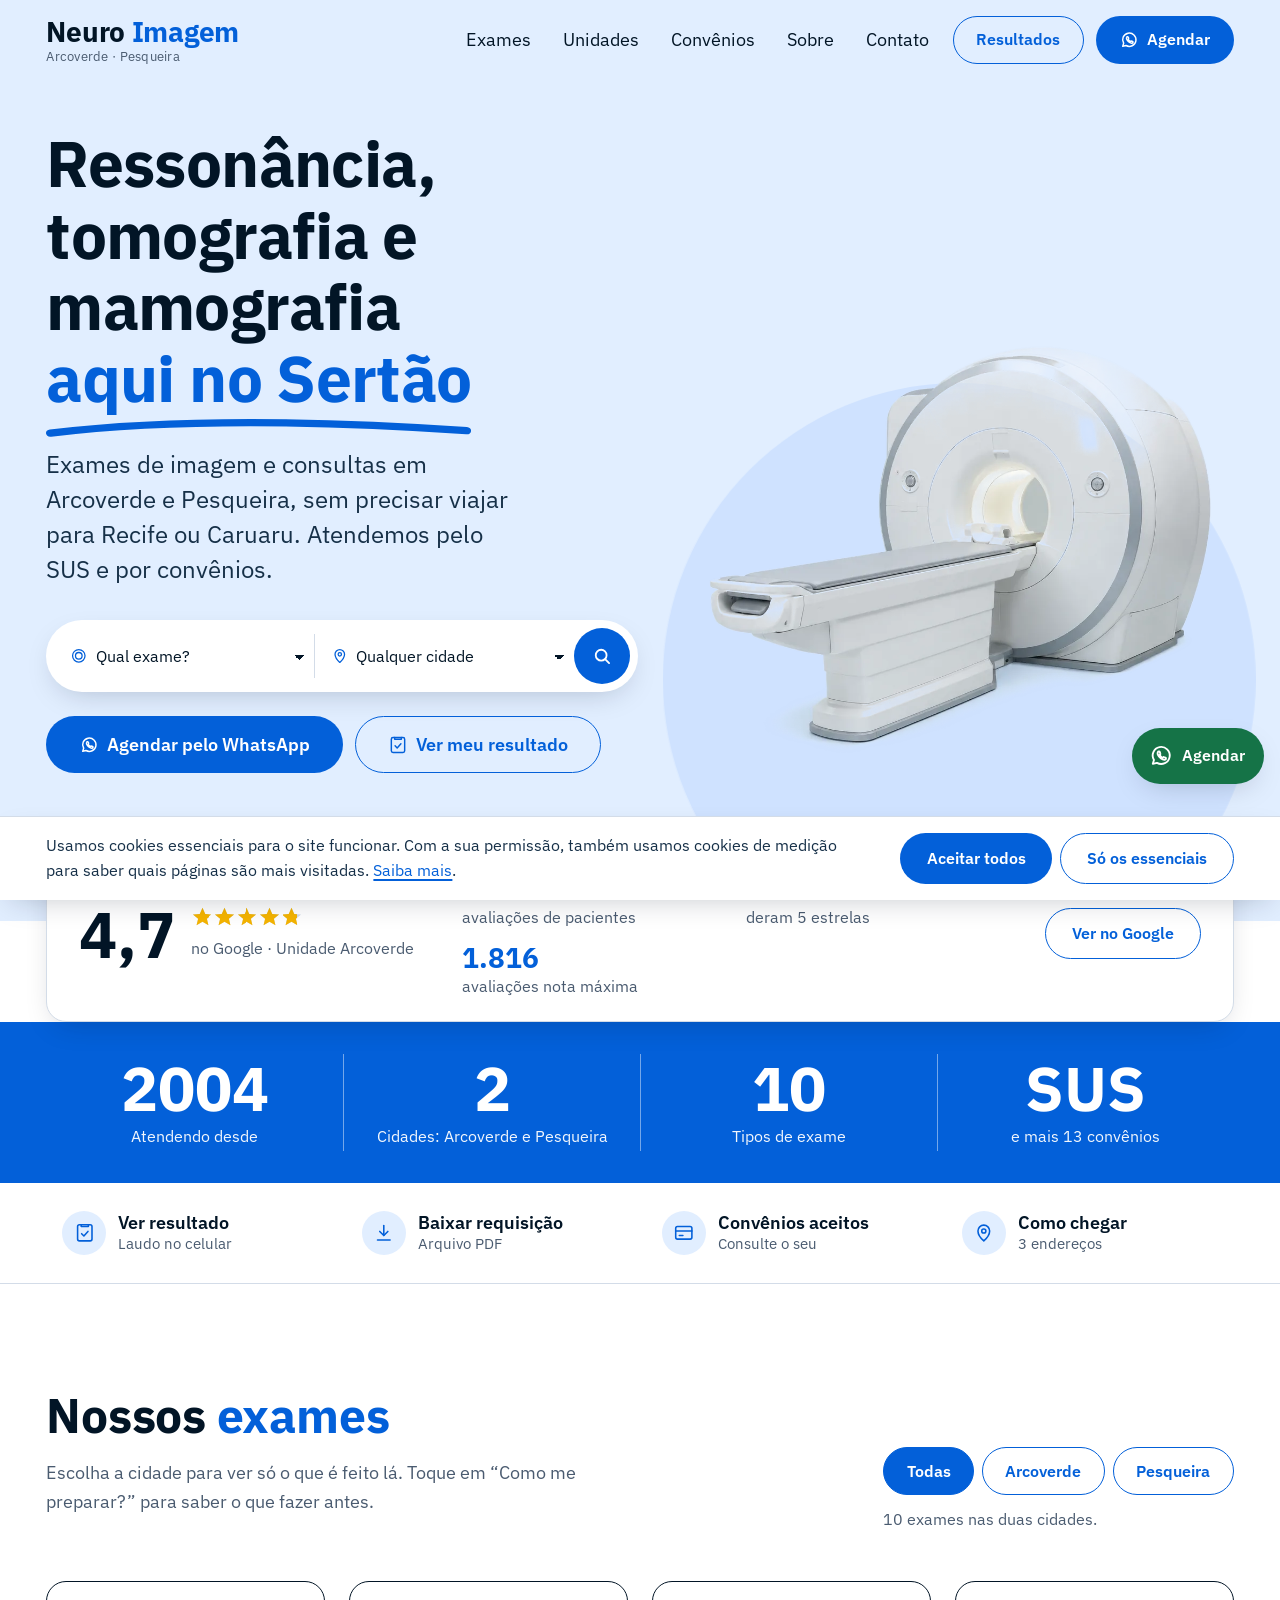
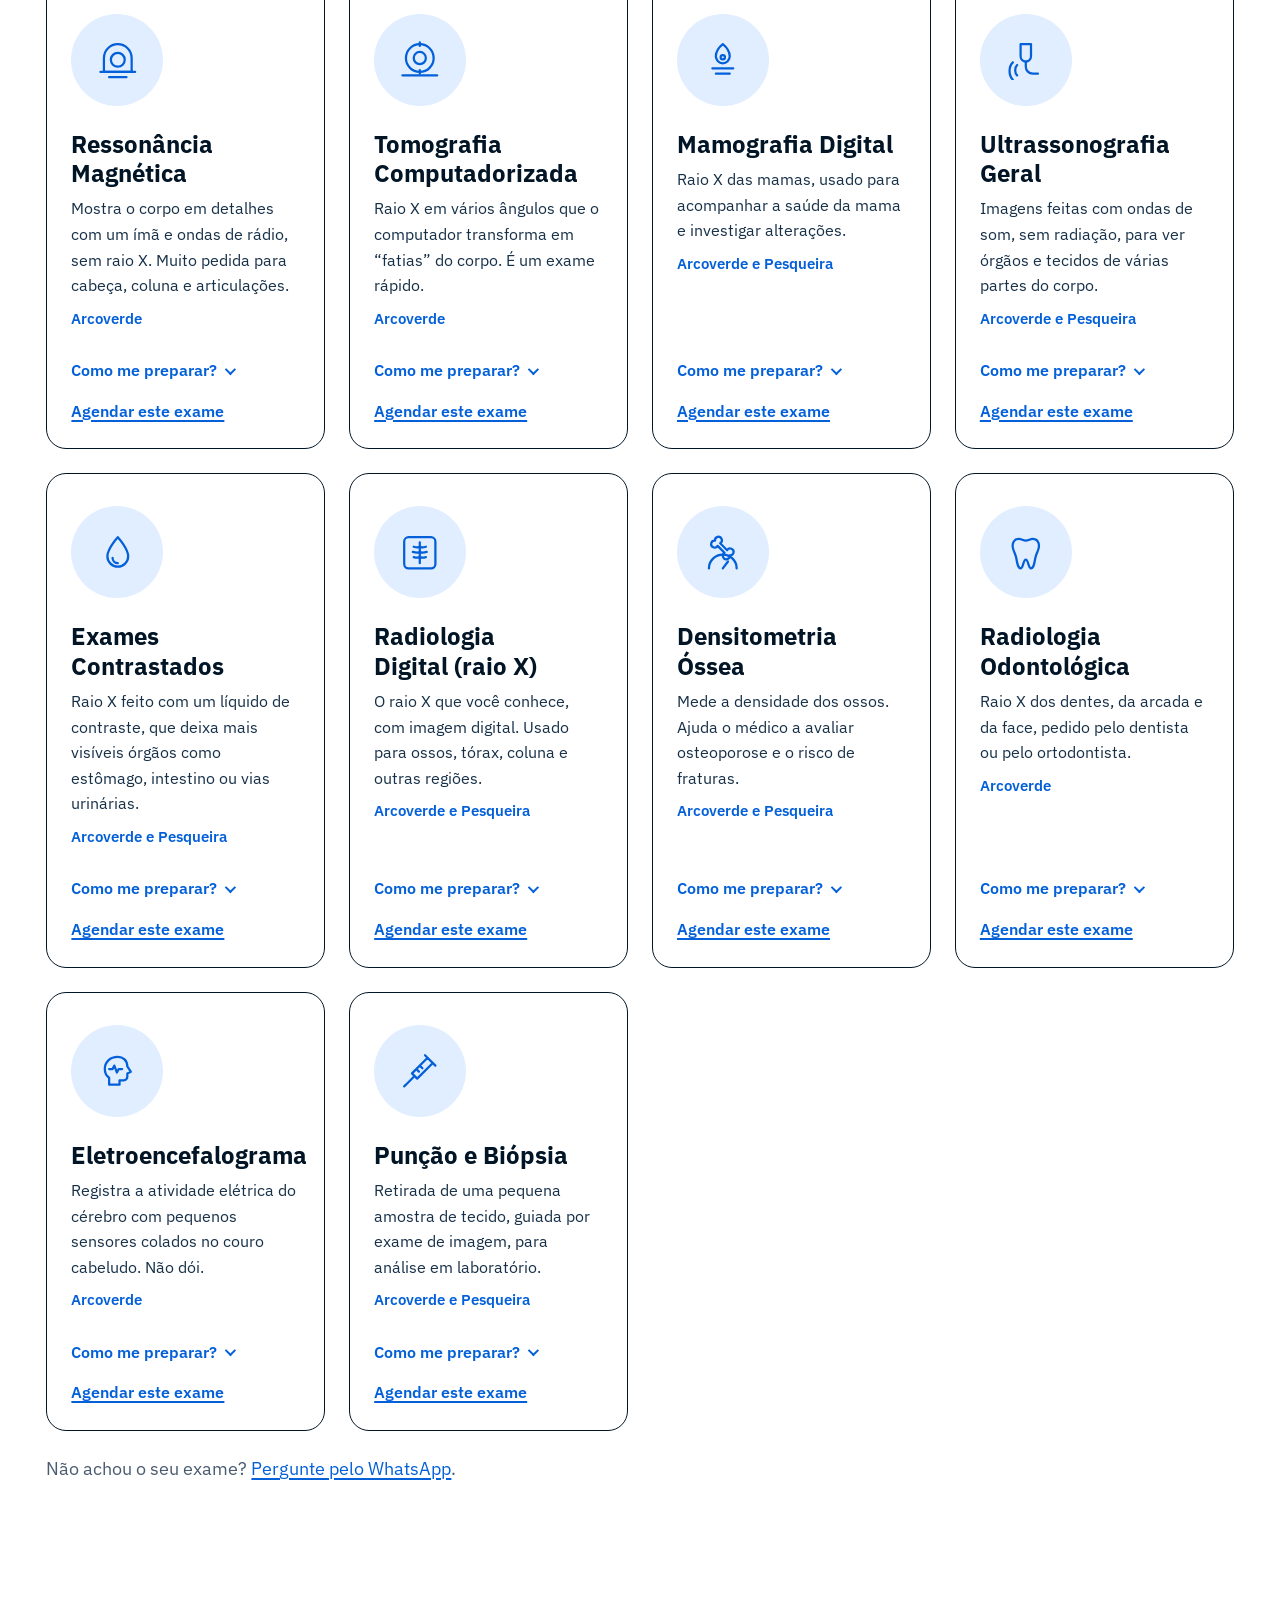
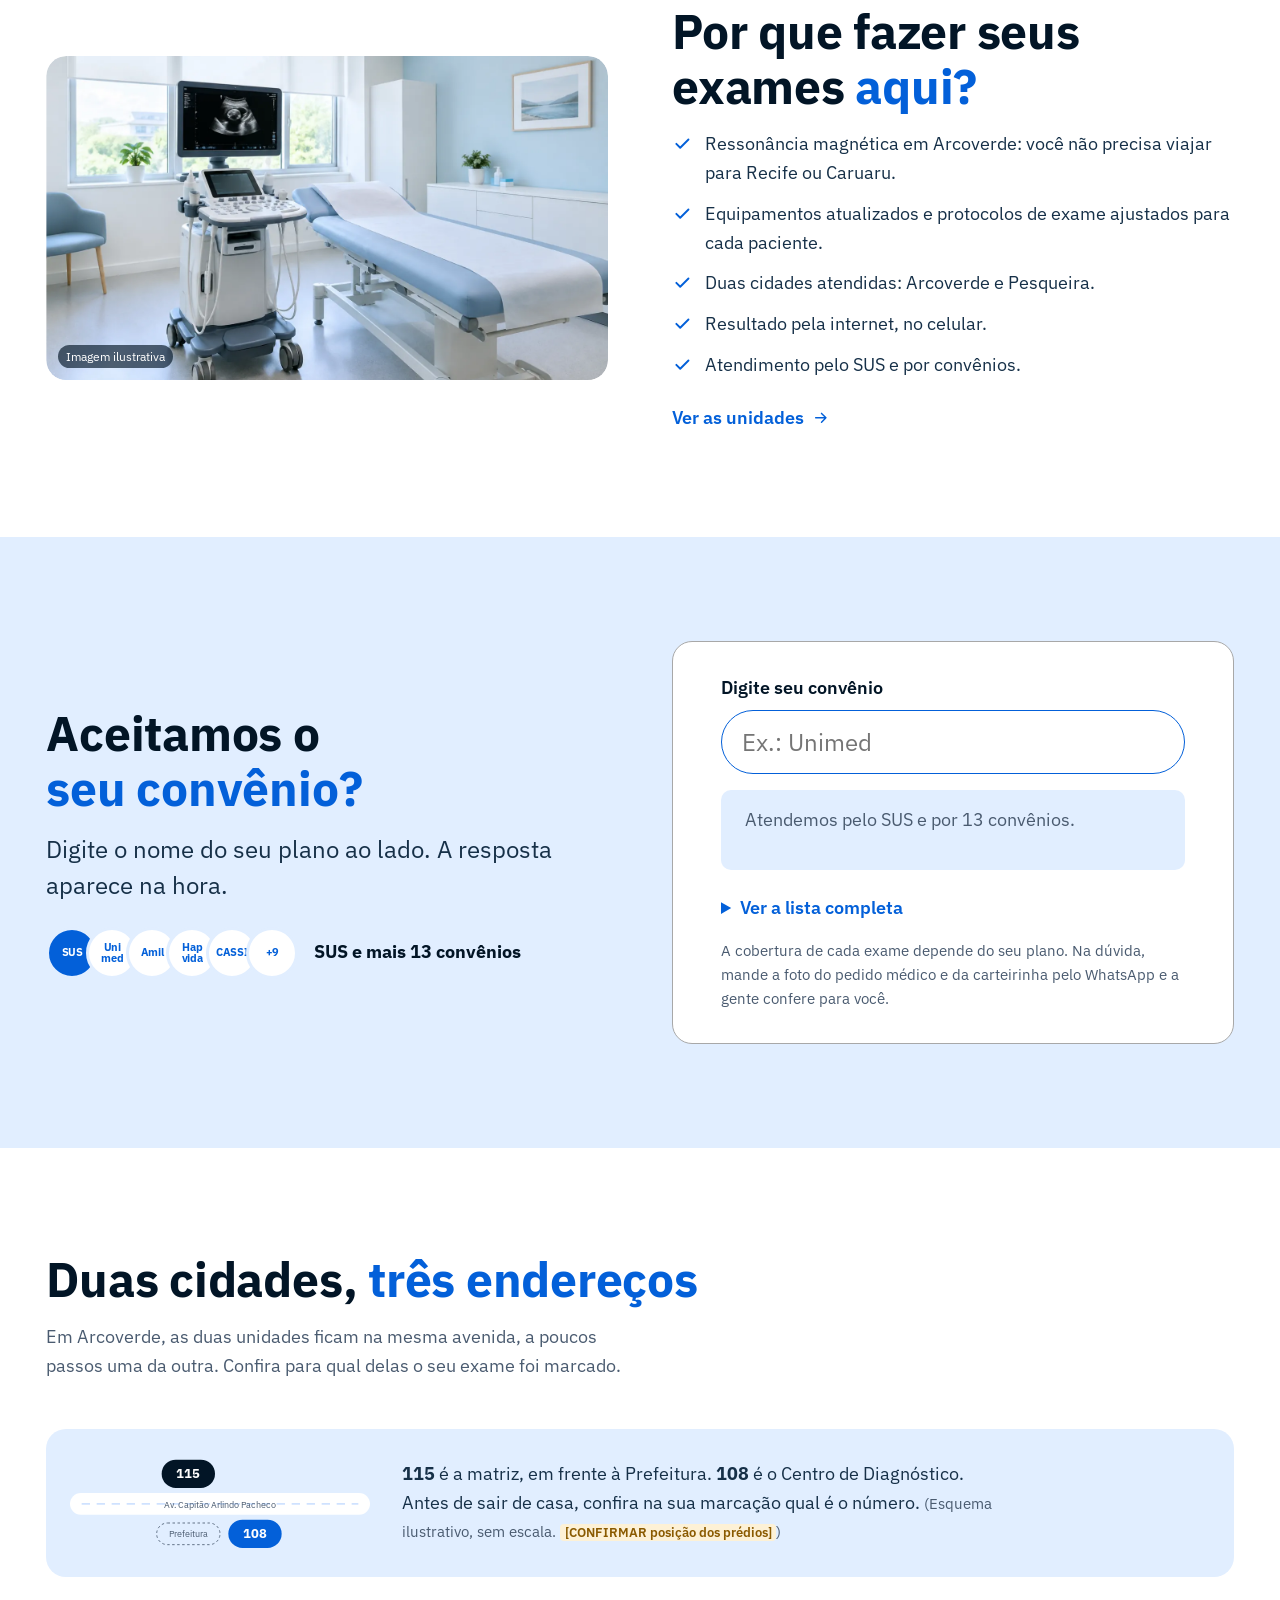
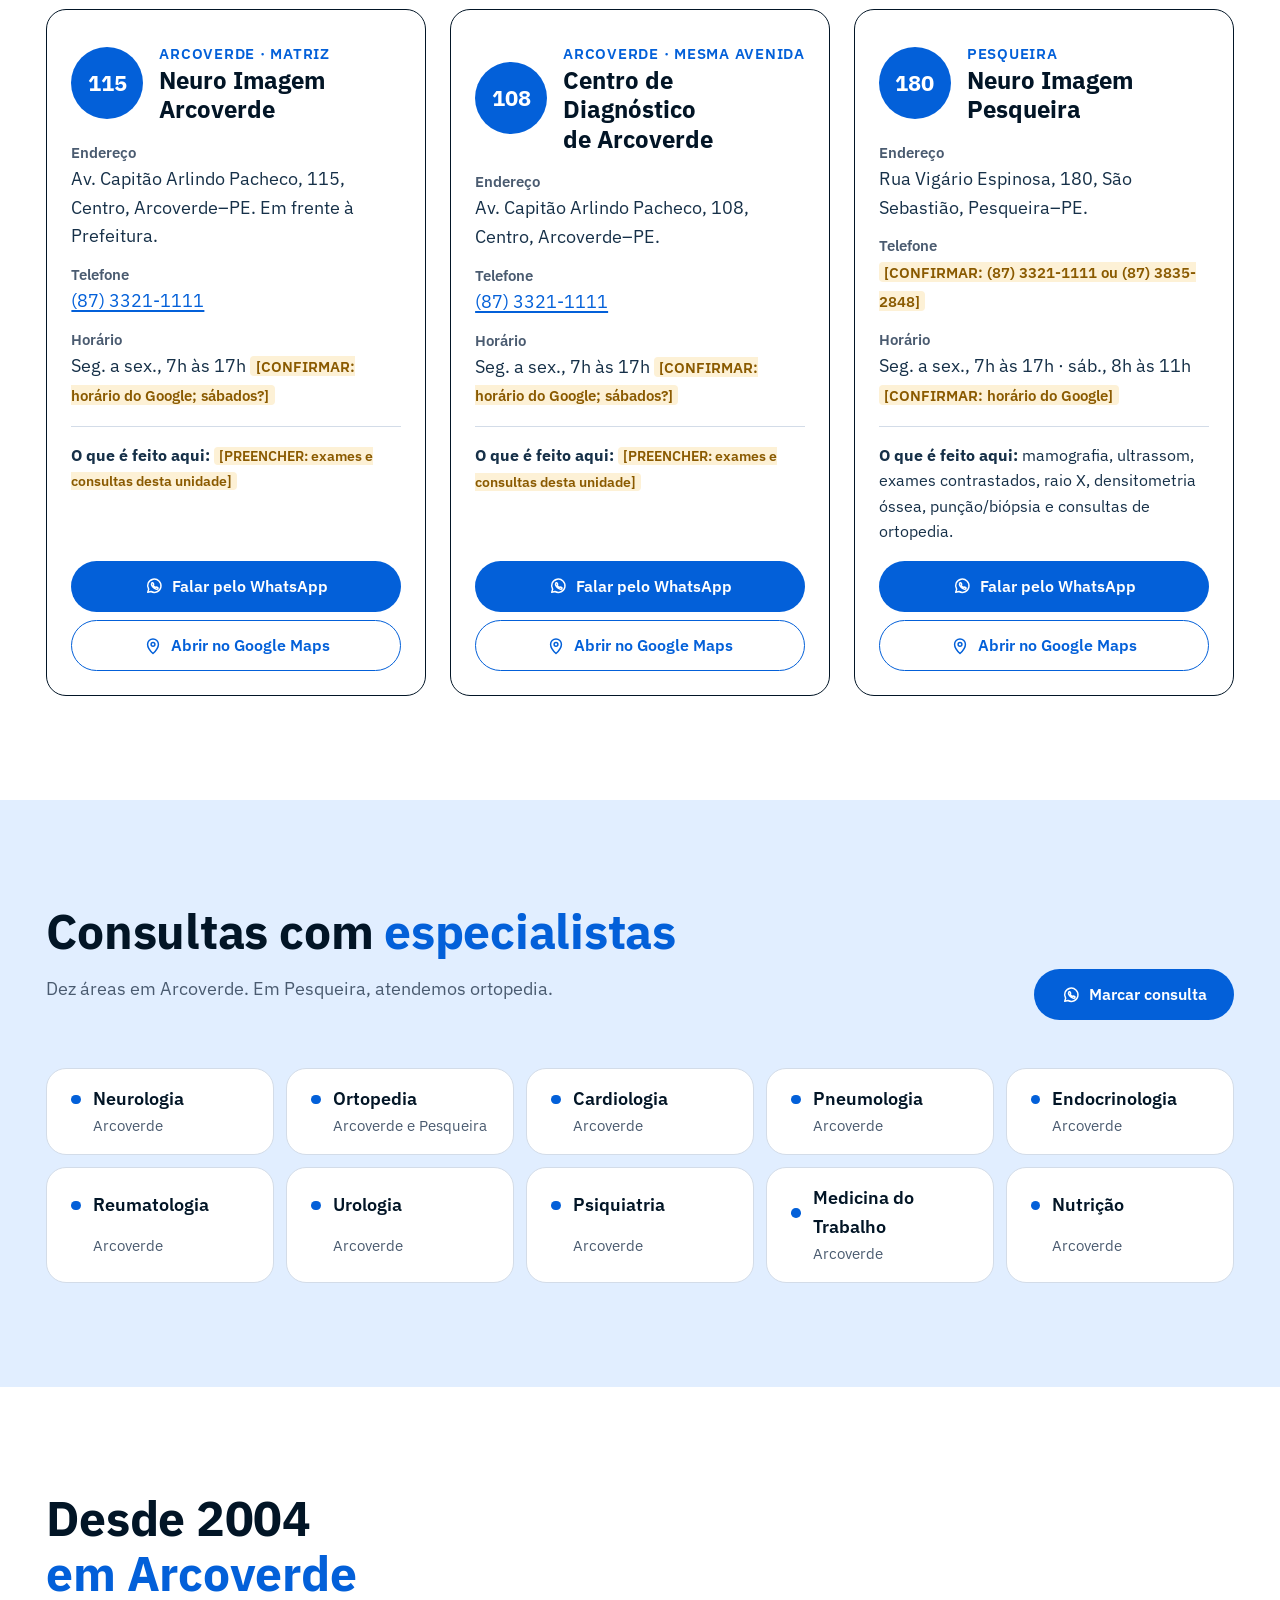
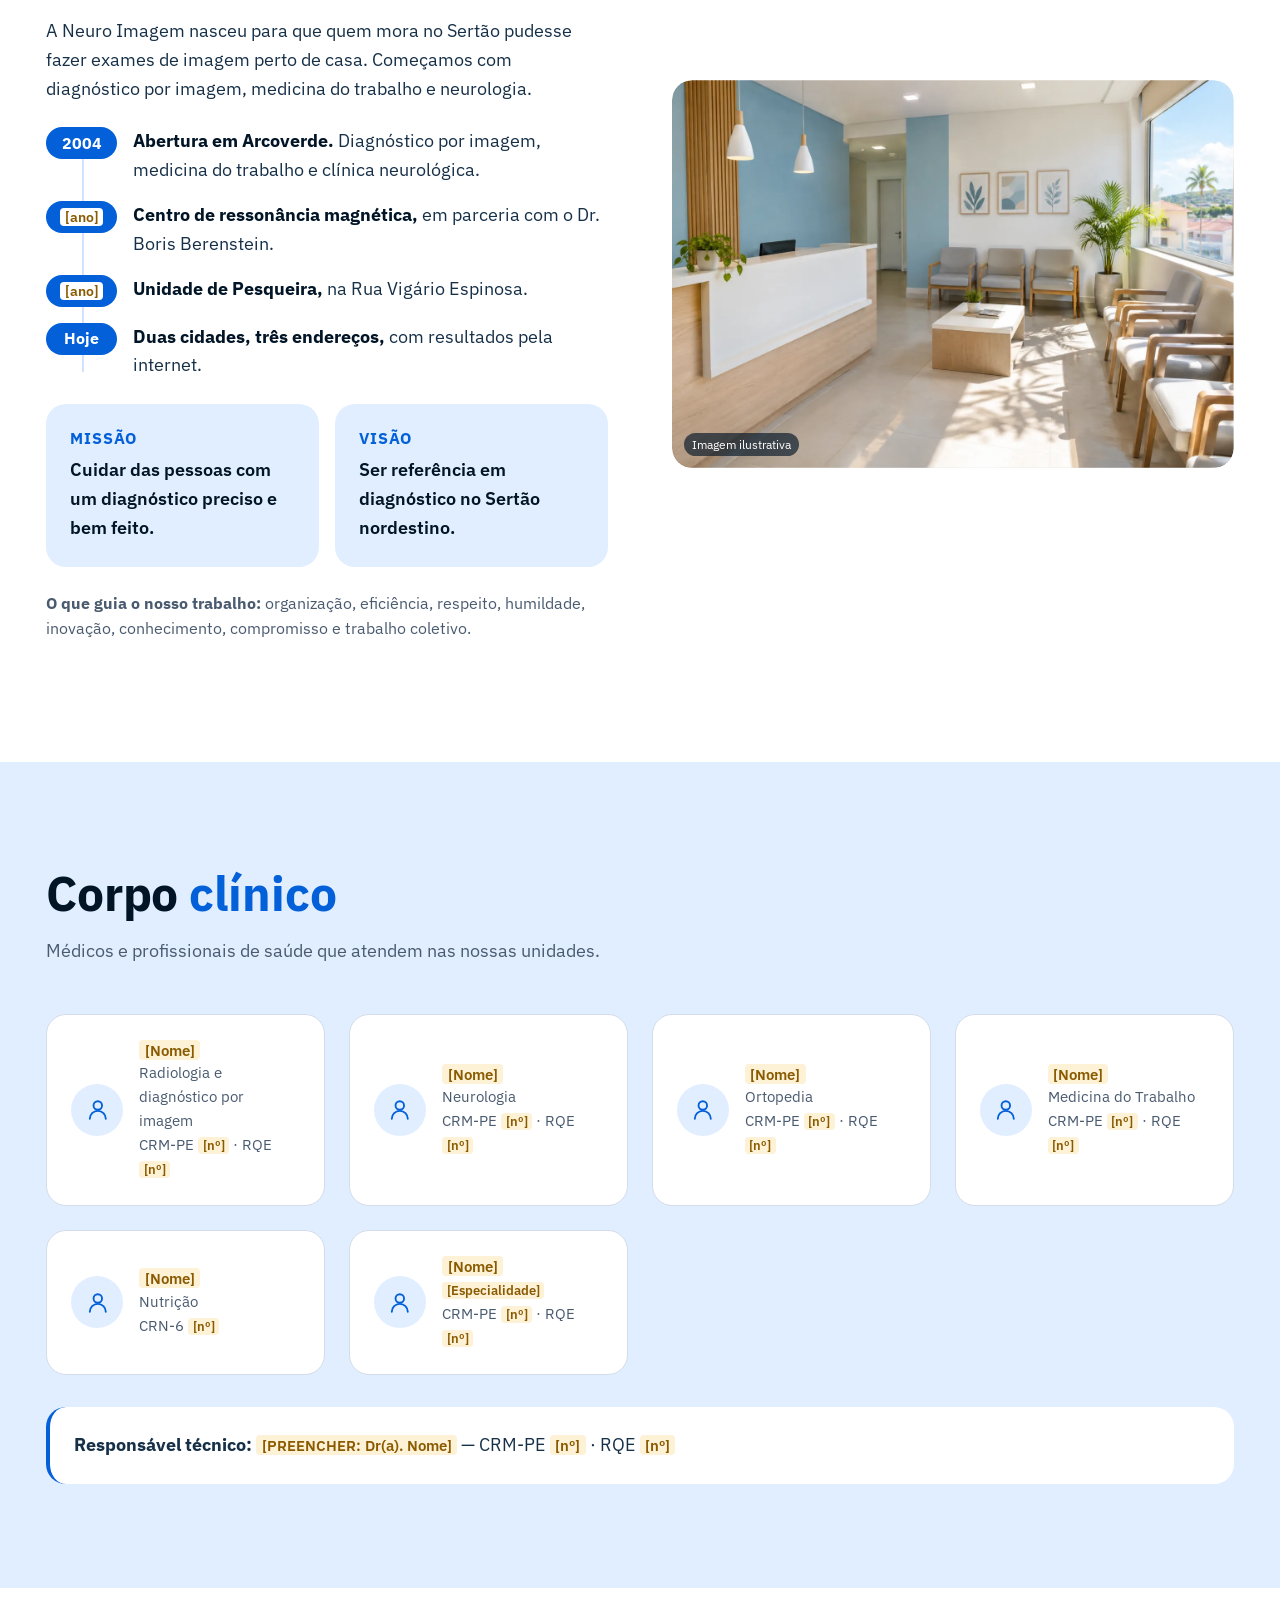
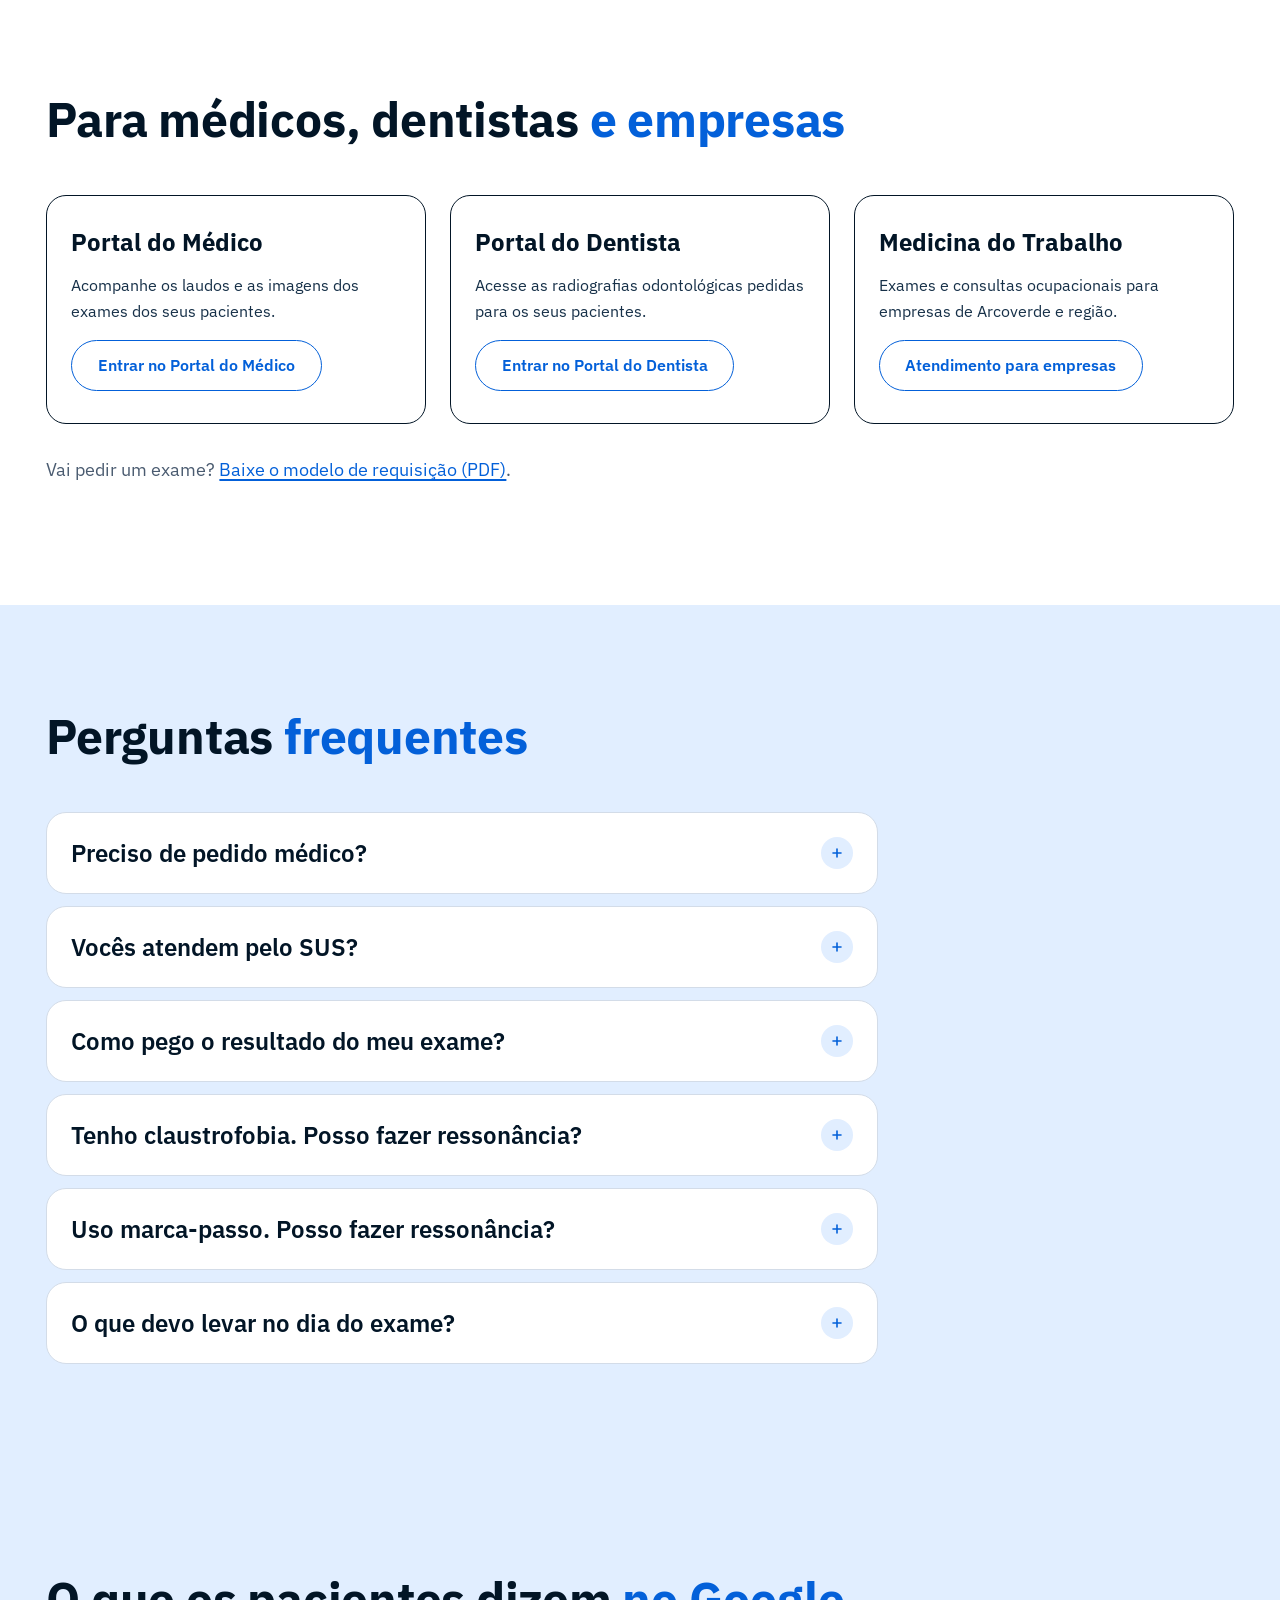
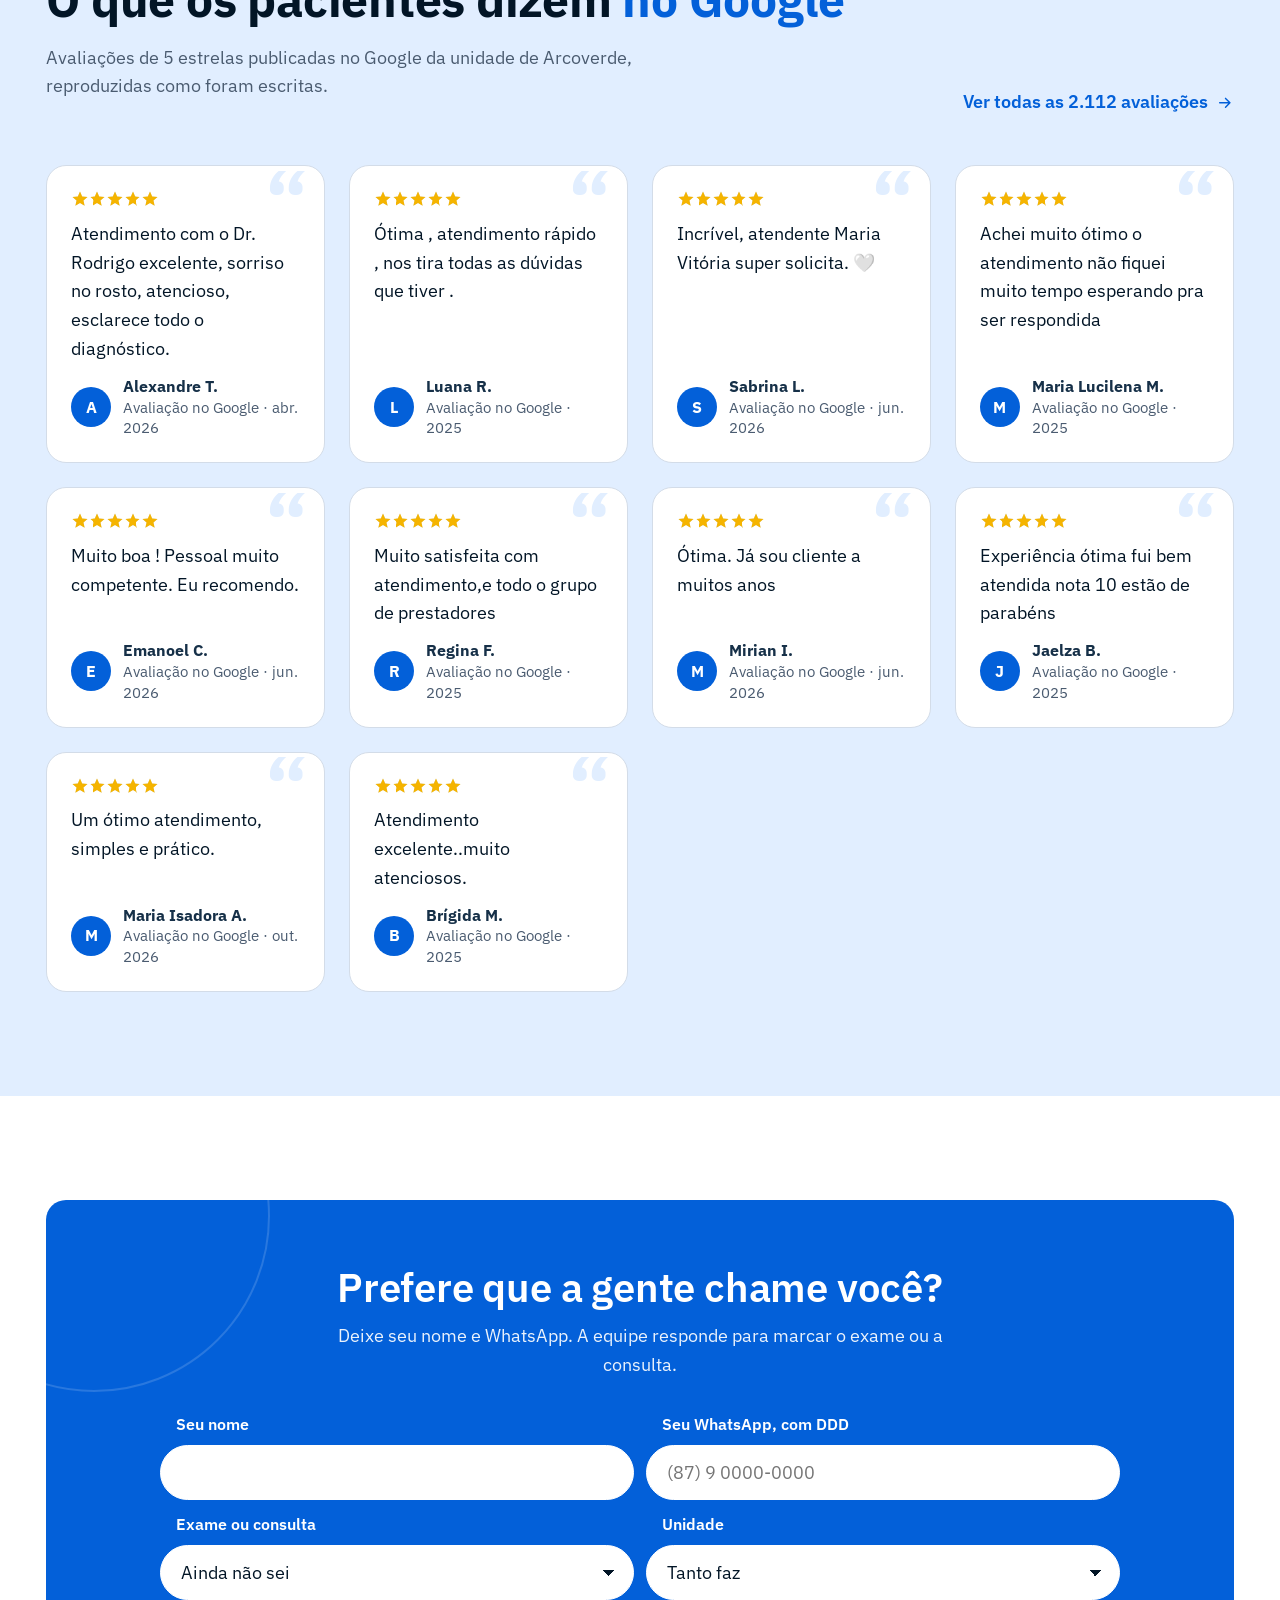
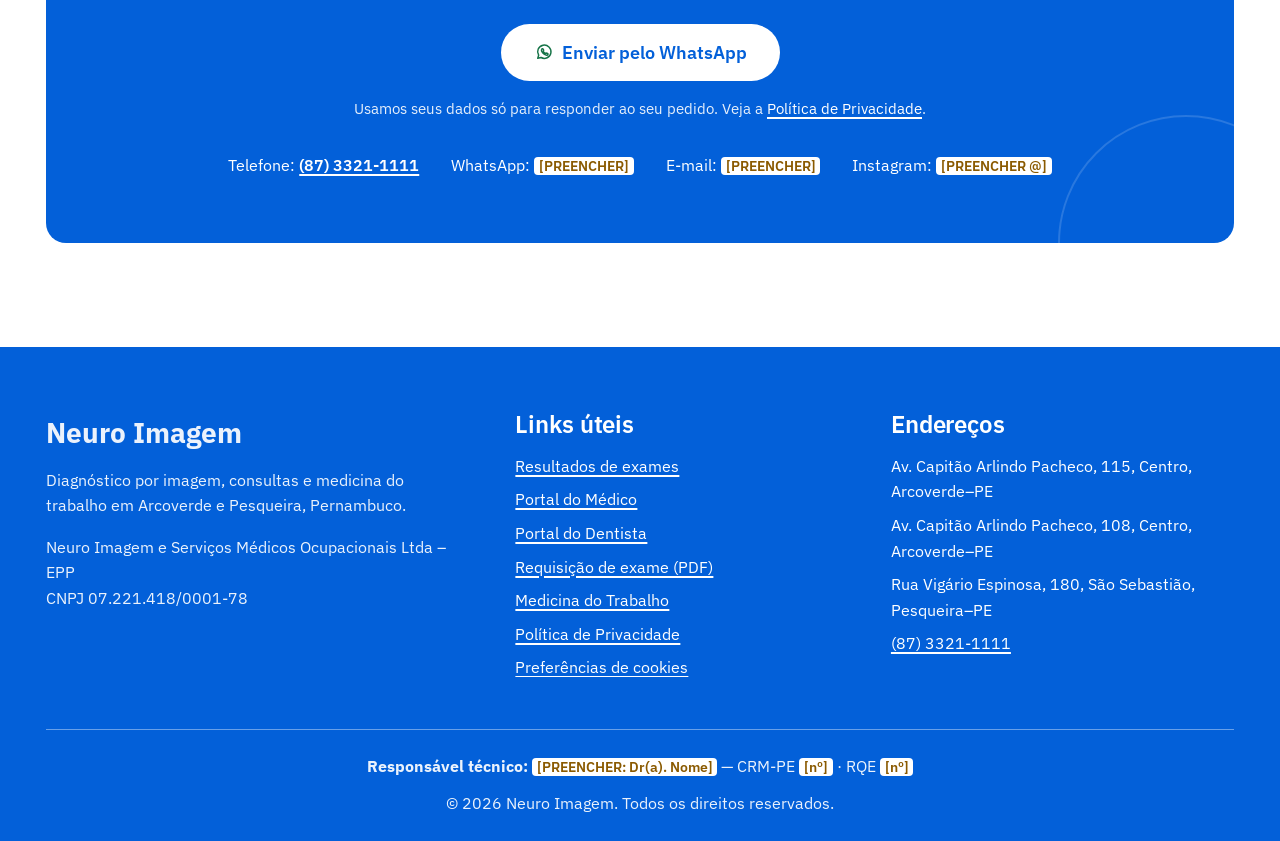
==== commit 5bbb3a5e: "Nota do Google, 10 elogios e animações de rolagem mais visíveis - Faixa com a nota real do Google (4" ====
--- a/index.html
+++ b/index.html
@@ -143,6 +143,7 @@
   <symbol id="x-bio" viewBox="0 0 48 48" fill="none" stroke="currentColor" stroke-width="2.6" stroke-linecap="round" stroke-linejoin="round"><path d="M30 6l12 12M33 9L15 27l6 6 18-18M18 30l-8 8M10 38l-4 4M24 18l3 3M20 22l3 3"/></symbol>
 </svg>
 
+<div class="scroll-progress" aria-hidden="true"></div>
 <a class="skip-link" href="#conteudo">Pular para o conteúdo</a>
 
 <header class="site-header" id="topo">
@@ -221,6 +222,26 @@
     </div>
   </section>
 
+  <!-- NOTA NO GOOGLE (dados de 12/11/2026 — atualizar periodicamente) -->
+  <section class="rating-bar" aria-labelledby="rating-title">
+    <div class="wrap">
+      <div class="rating-card reveal" data-reveal="zoom">
+        <div class="rating-score">
+          <h2 id="rating-title" class="visually-hidden">Nota no Google</h2>
+          <span class="score tnum" data-count-dec="4.7">4,7</span>
+          <span class="stars" role="img" aria-label="4,7 de 5 estrelas"><span style="--fill:94%"></span></span>
+          <span class="score-sub">no Google · Unidade Arcoverde</span>
+        </div>
+        <ul class="rating-facts">
+          <li><strong class="tnum" data-count="2112">2.112</strong> avaliações de pacientes</li>
+          <li><strong class="tnum"><span data-count="86">86</span>%</strong> deram 5 estrelas</li>
+          <li><strong class="tnum" data-count="1816">1.816</strong> avaliações nota máxima</li>
+        </ul>
+        <a class="btn btn-secondary" href="https://www.google.com/maps/place/?q=place_id:ChIJ7TrelukbqAcRYla_UNpkpZ8" target="_blank" rel="noopener">Ver no Google<span class="visually-hidden"> (abre em nova aba)</span></a>
+      </div>
+    </div>
+  </section>
+
   <!-- FAIXA AZUL: só fatos da clínica -->
   <section class="stats on-blue" aria-label="A Neuro Imagem em números">
     <div class="wrap">
@@ -448,7 +469,7 @@
           <dl>
             <div><dt>Endereço</dt><dd>Av. Capitão Arlindo Pacheco, 115, Centro, Arcoverde–PE. Em frente à Prefeitura.</dd></div>
             <div><dt>Telefone</dt><dd><a class="tnum" href="tel:+558733211111">(87) 3321-1111</a></dd></div>
-            <div><dt>Horário</dt><dd><span class="fill">[PREENCHER: dias e horários]</span></dd></div>
+            <div><dt>Horário</dt><dd>Seg. a sex., 7h às 17h <span class="fill">[CONFIRMAR: horário do Google; sábados?]</span></dd></div>
           </dl>
           <div class="what"><p><strong>O que é feito aqui:</strong> <span class="fill">[PREENCHER: exames e consultas desta unidade]</span></p></div>
           <div class="unit-actions">
@@ -461,7 +482,7 @@
           <dl>
             <div><dt>Endereço</dt><dd>Av. Capitão Arlindo Pacheco, 108, Centro, Arcoverde–PE.</dd></div>
             <div><dt>Telefone</dt><dd><a class="tnum" href="tel:+558733211111">(87) 3321-1111</a></dd></div>
-            <div><dt>Horário</dt><dd><span class="fill">[PREENCHER: dias e horários]</span></dd></div>
+            <div><dt>Horário</dt><dd>Seg. a sex., 7h às 17h <span class="fill">[CONFIRMAR: horário do Google; sábados?]</span></dd></div>
           </dl>
           <div class="what"><p><strong>O que é feito aqui:</strong> <span class="fill">[PREENCHER: exames e consultas desta unidade]</span></p></div>
           <div class="unit-actions">
@@ -474,7 +495,7 @@
           <dl>
             <div><dt>Endereço</dt><dd>Rua Vigário Espinosa, 180, São Sebastião, Pesqueira–PE.</dd></div>
             <div><dt>Telefone</dt><dd><span class="fill">[CONFIRMAR: (87) 3321-1111 ou (87) 3835-2848]</span></dd></div>
-            <div><dt>Horário</dt><dd><span class="fill">[PREENCHER: dias e horários]</span></dd></div>
+            <div><dt>Horário</dt><dd>Seg. a sex., 7h às 17h · sáb., 8h às 11h <span class="fill">[CONFIRMAR: horário do Google]</span></dd></div>
           </dl>
           <div class="what"><p><strong>O que é feito aqui:</strong> mamografia, ultrassom, exames contrastados, raio X, densitometria óssea, punção/biópsia e consultas de ortopedia.</p></div>
           <div class="unit-actions">
@@ -630,6 +651,71 @@
     </div>
   </section>
 
+  <!-- ELOGIOS DO GOOGLE (texto original, sem edição; nomes abreviados) -->
+  <section class="section section-tint" id="avaliacoes" aria-labelledby="avaliacoes-title">
+    <div class="wrap">
+      <div class="section-head-row reveal">
+        <div class="section-head">
+          <h2 id="avaliacoes-title">O que os pacientes dizem <span class="hl">no Google</span></h2>
+          <p>Avaliações de 5 estrelas publicadas no Google da unidade de Arcoverde, reproduzidas como foram escritas.</p>
+        </div>
+        <a class="link-arrow" href="https://www.google.com/maps/place/?q=place_id:ChIJ7TrelukbqAcRYla_UNpkpZ8" target="_blank" rel="noopener">Ver todas as 2.112 avaliações <svg aria-hidden="true"><use href="#i-arrow"/></svg><span class="visually-hidden"> (abre em nova aba)</span></a>
+      </div>
+      <ul class="reviews reveal-stagger">
+        <li class="review">
+          <span class="stars" role="img" aria-label="5 de 5 estrelas"><span style="--fill:100%"></span></span>
+          <blockquote><p>Atendimento com o Dr. Rodrigo excelente, sorriso no rosto, atencioso, esclarece todo o diagnóstico.</p></blockquote>
+          <p class="review-by"><span class="avatar-ini" aria-hidden="true">A</span><span><strong>Alexandre T.</strong><br><small>Avaliação no Google · abr. 2026</small></span></p>
+        </li>
+        <li class="review">
+          <span class="stars" role="img" aria-label="5 de 5 estrelas"><span style="--fill:100%"></span></span>
+          <blockquote><p>Ótima , atendimento rápido , nos tira todas as dúvidas que tiver .</p></blockquote>
+          <p class="review-by"><span class="avatar-ini" aria-hidden="true">L</span><span><strong>Luana R.</strong><br><small>Avaliação no Google · 2025</small></span></p>
+        </li>
+        <li class="review">
+          <span class="stars" role="img" aria-label="5 de 5 estrelas"><span style="--fill:100%"></span></span>
+          <blockquote><p>Incrível, atendente Maria Vitória super solicita. 🤍</p></blockquote>
+          <p class="review-by"><span class="avatar-ini" aria-hidden="true">S</span><span><strong>Sabrina L.</strong><br><small>Avaliação no Google · jun. 2026</small></span></p>
+        </li>
+        <li class="review">
+          <span class="stars" role="img" aria-label="5 de 5 estrelas"><span style="--fill:100%"></span></span>
+          <blockquote><p>Achei muito ótimo o atendimento não fiquei muito tempo esperando pra ser respondida</p></blockquote>
+          <p class="review-by"><span class="avatar-ini" aria-hidden="true">M</span><span><strong>Maria Lucilena M.</strong><br><small>Avaliação no Google · 2025</small></span></p>
+        </li>
+        <li class="review">
+          <span class="stars" role="img" aria-label="5 de 5 estrelas"><span style="--fill:100%"></span></span>
+          <blockquote><p>Muito boa ! Pessoal muito competente. Eu recomendo.</p></blockquote>
+          <p class="review-by"><span class="avatar-ini" aria-hidden="true">E</span><span><strong>Emanoel C.</strong><br><small>Avaliação no Google · jun. 2026</small></span></p>
+        </li>
+        <li class="review">
+          <span class="stars" role="img" aria-label="5 de 5 estrelas"><span style="--fill:100%"></span></span>
+          <blockquote><p>Muito satisfeita com atendimento,e todo o grupo de prestadores</p></blockquote>
+          <p class="review-by"><span class="avatar-ini" aria-hidden="true">R</span><span><strong>Regina F.</strong><br><small>Avaliação no Google · 2025</small></span></p>
+        </li>
+        <li class="review">
+          <span class="stars" role="img" aria-label="5 de 5 estrelas"><span style="--fill:100%"></span></span>
+          <blockquote><p>Ótima. Já sou cliente a muitos anos</p></blockquote>
+          <p class="review-by"><span class="avatar-ini" aria-hidden="true">M</span><span><strong>Mirian I.</strong><br><small>Avaliação no Google · jun. 2026</small></span></p>
+        </li>
+        <li class="review">
+          <span class="stars" role="img" aria-label="5 de 5 estrelas"><span style="--fill:100%"></span></span>
+          <blockquote><p>Experiência ótima fui bem atendida nota 10 estão de parabéns</p></blockquote>
+          <p class="review-by"><span class="avatar-ini" aria-hidden="true">J</span><span><strong>Jaelza B.</strong><br><small>Avaliação no Google · 2025</small></span></p>
+        </li>
+        <li class="review">
+          <span class="stars" role="img" aria-label="5 de 5 estrelas"><span style="--fill:100%"></span></span>
+          <blockquote><p>Um ótimo atendimento, simples e prático.</p></blockquote>
+          <p class="review-by"><span class="avatar-ini" aria-hidden="true">M</span><span><strong>Maria Isadora A.</strong><br><small>Avaliação no Google · out. 2026</small></span></p>
+        </li>
+        <li class="review">
+          <span class="stars" role="img" aria-label="5 de 5 estrelas"><span style="--fill:100%"></span></span>
+          <blockquote><p>Atendimento excelente..muito atenciosos.</p></blockquote>
+          <p class="review-by"><span class="avatar-ini" aria-hidden="true">B</span><span><strong>Brígida M.</strong><br><small>Avaliação no Google · 2025</small></span></p>
+        </li>
+      </ul>
+    </div>
+  </section>
+
   <!-- CONTATO (layout da caixa azul de "newsletter") -->
   <section class="section" id="contato" aria-labelledby="contato-title">
     <div class="wrap">
--- a/css/style.css
+++ b/css/style.css
@@ -460,38 +460,95 @@
 .hero-ctas { display: flex; flex-wrap: wrap; gap: var(--s-3); }
 .ruler { color: var(--blue); font-weight: 600; text-transform: uppercase; letter-spacing: .04em; font-size: var(--fs-sm); }
 
+/* ---------- Nota no Google ---------- */
+.rating-bar { background: linear-gradient(var(--blue-50) 50%, var(--white) 50%); position: relative; z-index: 3; padding-top: var(--s-5); }
+.rating-card { display: grid; gap: var(--s-5); align-items: center; background: #fff; border-radius: var(--r-md); box-shadow: var(--shadow); padding: var(--s-5) var(--s-6); border: 1px solid var(--line); }
+@media (min-width: 900px) { .rating-card { grid-template-columns: auto 1fr auto; gap: var(--s-7); } }
+.rating-score { display: grid; grid-template-columns: auto auto; column-gap: var(--s-4); align-items: center; justify-content: start; }
+.rating-score .score { grid-row: span 2; font-size: clamp(3rem, 2.4rem + 2vw, 4rem); font-weight: 700; color: var(--ink); line-height: 1; }
+.rating-score .score-sub { font-size: var(--fs-sm); color: var(--muted); }
+.stars { --size: 1.4rem; position: relative; display: inline-block; width: calc(var(--size) * 5); height: var(--size);
+  background: url("data:image/svg+xml,%3Csvg xmlns='http://www.w3.org/2000/svg' viewBox='0 0 24 24'%3E%3Cpath fill='%23d3dce8' d='M12 2l2.9 6.6 7.1.6-5.4 4.7 1.6 7L12 17.3 5.8 21l1.6-7L2 9.2l7.1-.6z'/%3E%3C/svg%3E") left / var(--size) repeat-x; }
+.stars > span { position: absolute; inset: 0; width: var(--fill, 100%);
+  background: url("data:image/svg+xml,%3Csvg xmlns='http://www.w3.org/2000/svg' viewBox='0 0 24 24'%3E%3Cpath fill='%23f5b400' d='M12 2l2.9 6.6 7.1.6-5.4 4.7 1.6 7L12 17.3 5.8 21l1.6-7L2 9.2l7.1-.6z'/%3E%3C/svg%3E") left / var(--size) repeat-x; }
+.rating-facts { list-style: none; margin: 0; padding: 0; display: grid; gap: var(--s-3) var(--s-6); grid-template-columns: repeat(auto-fit, minmax(10rem, 1fr)); }
+.rating-facts li { color: var(--muted); font-size: var(--fs-sm); line-height: 1.3; }
+.rating-facts strong { display: block; font-size: var(--fs-xl); color: var(--blue); }
+.rating-card .btn { justify-self: start; }
+
+/* ---------- Elogios do Google ---------- */
+.reviews { list-style: none; margin: 0; padding: 0; display: grid; gap: var(--s-5); grid-template-columns: repeat(auto-fill, minmax(17rem, 1fr)); }
+.review { background: #fff; border-radius: var(--r-md); padding: var(--s-5); display: flex; flex-direction: column; gap: var(--s-3); border: 1px solid var(--line); position: relative; overflow: hidden; transition: transform .25s, box-shadow .25s, border-color .25s; }
+.review::before { content: "\201C"; position: absolute; right: var(--s-4); top: -0.4rem; font-size: 5rem; line-height: 1; color: var(--blue-50); font-weight: 700; pointer-events: none; }
+.review:hover { transform: translateY(-4px); box-shadow: var(--shadow); border-color: var(--blue); }
+.review .stars { --size: 1.1rem; }
+.review blockquote { margin: 0; flex: 1; position: relative; }
+.review blockquote p { margin: 0; color: var(--ink); font-size: var(--fs-base); }
+.review-by { display: flex; gap: var(--s-3); align-items: center; margin: 0; font-size: var(--fs-sm); line-height: 1.3; }
+.review-by small { color: var(--muted); }
+.avatar-ini { width: 2.5rem; height: 2.5rem; border-radius: 50%; background: var(--blue); color: #fff; display: grid; place-items: center; font-weight: 700; flex: none; }
+
+/* ---------- Barra de progresso da rolagem ---------- */
+.scroll-progress { position: fixed; top: 0; left: 0; right: 0; height: 4px; z-index: 80; background: var(--blue); transform-origin: left; transform: scaleX(var(--progress, 0)); pointer-events: none; }
+
 /* ---------- Animações ----------
-   Só com JS e sem preferência por menos movimento; sem JS tudo aparece. */
+   Sem JS: tudo aparece. Movimento completo para quem não pediu "reduzir movimento".
+   Com "reduzir movimento" ativado no sistema: só um fade suave, sem deslocamento. */
+.js .reveal, .js .reveal-stagger > * { opacity: 0; transition: opacity .8s ease; }
+.js .reveal.is-in, .js .reveal-stagger.is-in > * { opacity: 1; }
+.js .reveal-stagger > * { transition-delay: calc(var(--i, 0) * 60ms); }
+.js .reveal-stagger.settled > * { transition-delay: 0s; }
+
 @media (prefers-reduced-motion: no-preference) {
-  .js .intro { opacity: 0; transform: translateY(20px); animation: rise .75s cubic-bezier(.2,.7,.2,1) forwards; animation-delay: var(--d, 0ms); }
-  .js .hero-media::before { transform: translateX(-50%) scale(.6); opacity: 0; animation: grow 1.1s cubic-bezier(.2,.7,.2,1) .1s forwards; }
-  .js .hero-media img { opacity: 0; transform: translateY(40px); animation: rise 1s cubic-bezier(.2,.7,.2,1) .35s forwards; }
-  .js .swoosh path { stroke-dashoffset: 600; animation: draw 1s ease-out .7s forwards; }
-  @keyframes rise { to { opacity: 1; transform: none; } }
+  .js .intro { opacity: 0; transform: translateY(30px); filter: blur(6px); animation: rise .9s cubic-bezier(.2,.7,.2,1) forwards; animation-delay: var(--d, 0ms); }
+  .js .hero-media::before { transform: translateX(-50%) scale(.5); opacity: 0; animation: grow 1.2s cubic-bezier(.2,.7,.2,1) .1s forwards; }
+  .js .hero-media img { opacity: 0; transform: translateY(80px) scale(.92); animation: rise 1.1s cubic-bezier(.2,.7,.2,1) .35s forwards; }
+  .js .swoosh path { stroke-dashoffset: 600; animation: draw 1.1s ease-out .8s forwards; }
+  @keyframes rise { to { opacity: 1; transform: none; filter: none; } }
   @keyframes grow { to { opacity: 1; transform: translateX(-50%) scale(1); } }
   @keyframes draw { to { stroke-dashoffset: 0; } }
 
-  .js .reveal { opacity: 0; transform: translateY(32px); transition: opacity .75s cubic-bezier(.2,.7,.2,1), transform .75s cubic-bezier(.2,.7,.2,1); }
-  .js .reveal[data-reveal="left"] { transform: translateX(-40px); }
-  .js .reveal[data-reveal="right"] { transform: translateX(40px); }
-  .js .reveal[data-reveal="zoom"] { transform: scale(.94); }
-  .js .reveal.is-in { opacity: 1; transform: none; }
-
-  .js .reveal-stagger > * { opacity: 0; transform: translateY(26px); transition: opacity .6s cubic-bezier(.2,.7,.2,1), transform .6s cubic-bezier(.2,.7,.2,1), background-color .25s, color .25s, box-shadow .25s, border-color .25s; transition-delay: calc(var(--i, 0) * 70ms); }
-  .js .reveal-stagger.is-in > * { opacity: 1; transform: none; }
-  .js .reveal-stagger.settled > * { transition-delay: 0s; }
+  /* parallax da foto do hero (controlado pelo JS) */
+  .hero-media { transform: translate3d(0, var(--hero-y, 0px), 0); will-change: transform; }
+
+  .js .reveal { transform: translateY(70px); filter: blur(6px);
+    transition: opacity .9s cubic-bezier(.2,.7,.2,1), transform .9s cubic-bezier(.2,.7,.2,1), filter .9s ease; }
+  .js .reveal[data-reveal="left"] { transform: translateX(-90px) rotate(-1.5deg); }
+  .js .reveal[data-reveal="right"] { transform: translateX(90px) rotate(1.5deg); }
+  .js .reveal[data-reveal="zoom"] { transform: scale(.85); }
+  .js .reveal.is-in { transform: none; filter: none; }
+
+  .js .reveal-stagger > * { transform: translateY(60px) scale(.94); filter: blur(4px);
+    transition: opacity .7s cubic-bezier(.2,.7,.2,1), transform .7s cubic-bezier(.2,.7,.2,1), filter .7s ease, background-color .25s, color .25s, box-shadow .25s, border-color .25s;
+    transition-delay: calc(var(--i, 0) * 80ms); }
+  .js .reveal-stagger.is-in > * { transform: none; filter: none; }
   .js .reveal-stagger.settled > .card:hover, .js .reveal-stagger.settled > .card:focus-within,
-  .js .reveal-stagger.settled > .unit:hover, .js .reveal-stagger.settled > article:hover { transform: translateY(-4px); }
-
-  .js .timeline::before { transform: scaleY(0); transform-origin: top; transition: transform 1.3s cubic-bezier(.2,.7,.2,1) .2s; }
+  .js .reveal-stagger.settled > .unit:hover, .js .reveal-stagger.settled > article:hover,
+  .js .reveal-stagger.settled > .review:hover { transform: translateY(-6px); }
+
+  /* títulos: a palavra em azul sobe depois do resto */
+  .js .reveal .hl { display: inline-block; transform: translateY(.4em); opacity: 0; transition: transform .7s cubic-bezier(.2,.7,.2,1) .35s, opacity .7s ease .35s; }
+  .js .reveal.is-in .hl { transform: none; opacity: 1; }
+
+  /* estrelas da nota enchem da esquerda para a direita */
+  .js .rating-card .stars > span { width: 0; transition: width 1.4s cubic-bezier(.2,.7,.2,1) .4s; }
+  .js .rating-card.is-in .stars > span { width: var(--fill); }
+
+  .js .timeline::before { transform: scaleY(0); transform-origin: top; transition: transform 1.4s cubic-bezier(.2,.7,.2,1) .2s; }
   .js .timeline.is-in::before { transform: scaleY(1); }
 
+  /* fotos com efeito de "cortina" ao entrar */
+  .js .photo.reveal img { clip-path: inset(0 0 100% 0 round 20px); transition: clip-path 1.2s cubic-bezier(.7,0,.2,1) .1s, transform .8s cubic-bezier(.2,.7,.2,1); }
+  .js .photo.reveal.is-in img { clip-path: inset(0 0 0 0 round 20px); }
   .photo img { transition: transform .8s cubic-bezier(.2,.7,.2,1); }
-  .photo:hover img { transform: scale(1.02); }
+  .photo:hover img { transform: scale(1.03); }
+
+  .stats li { transition: transform .3s ease; }
+  .stats li:hover { transform: translateY(-4px); }
 }
 @media (prefers-reduced-motion: reduce) {
   html { scroll-behavior: auto; }
-  *, *::before, *::after { transition: none !important; animation: none !important; }
+  .scroll-progress { display: none; }
 }
 @media print { .site-header, .wa-float, .cookie { display: none !important; } }
 
@@ -501,3 +558,10 @@
   .card .ico svg { width: 1.9rem; height: 1.9rem; }
   .quick a { padding-inline: var(--s-2); }
 }
+
+@media (max-width: 600px) {
+  .rating-card { padding: var(--s-5); }
+  .rating-facts { grid-template-columns: repeat(3, 1fr); gap: var(--s-3); }
+  .rating-facts strong { font-size: var(--fs-lg); }
+  .rating-facts li { font-size: 0.8125rem; }
+}
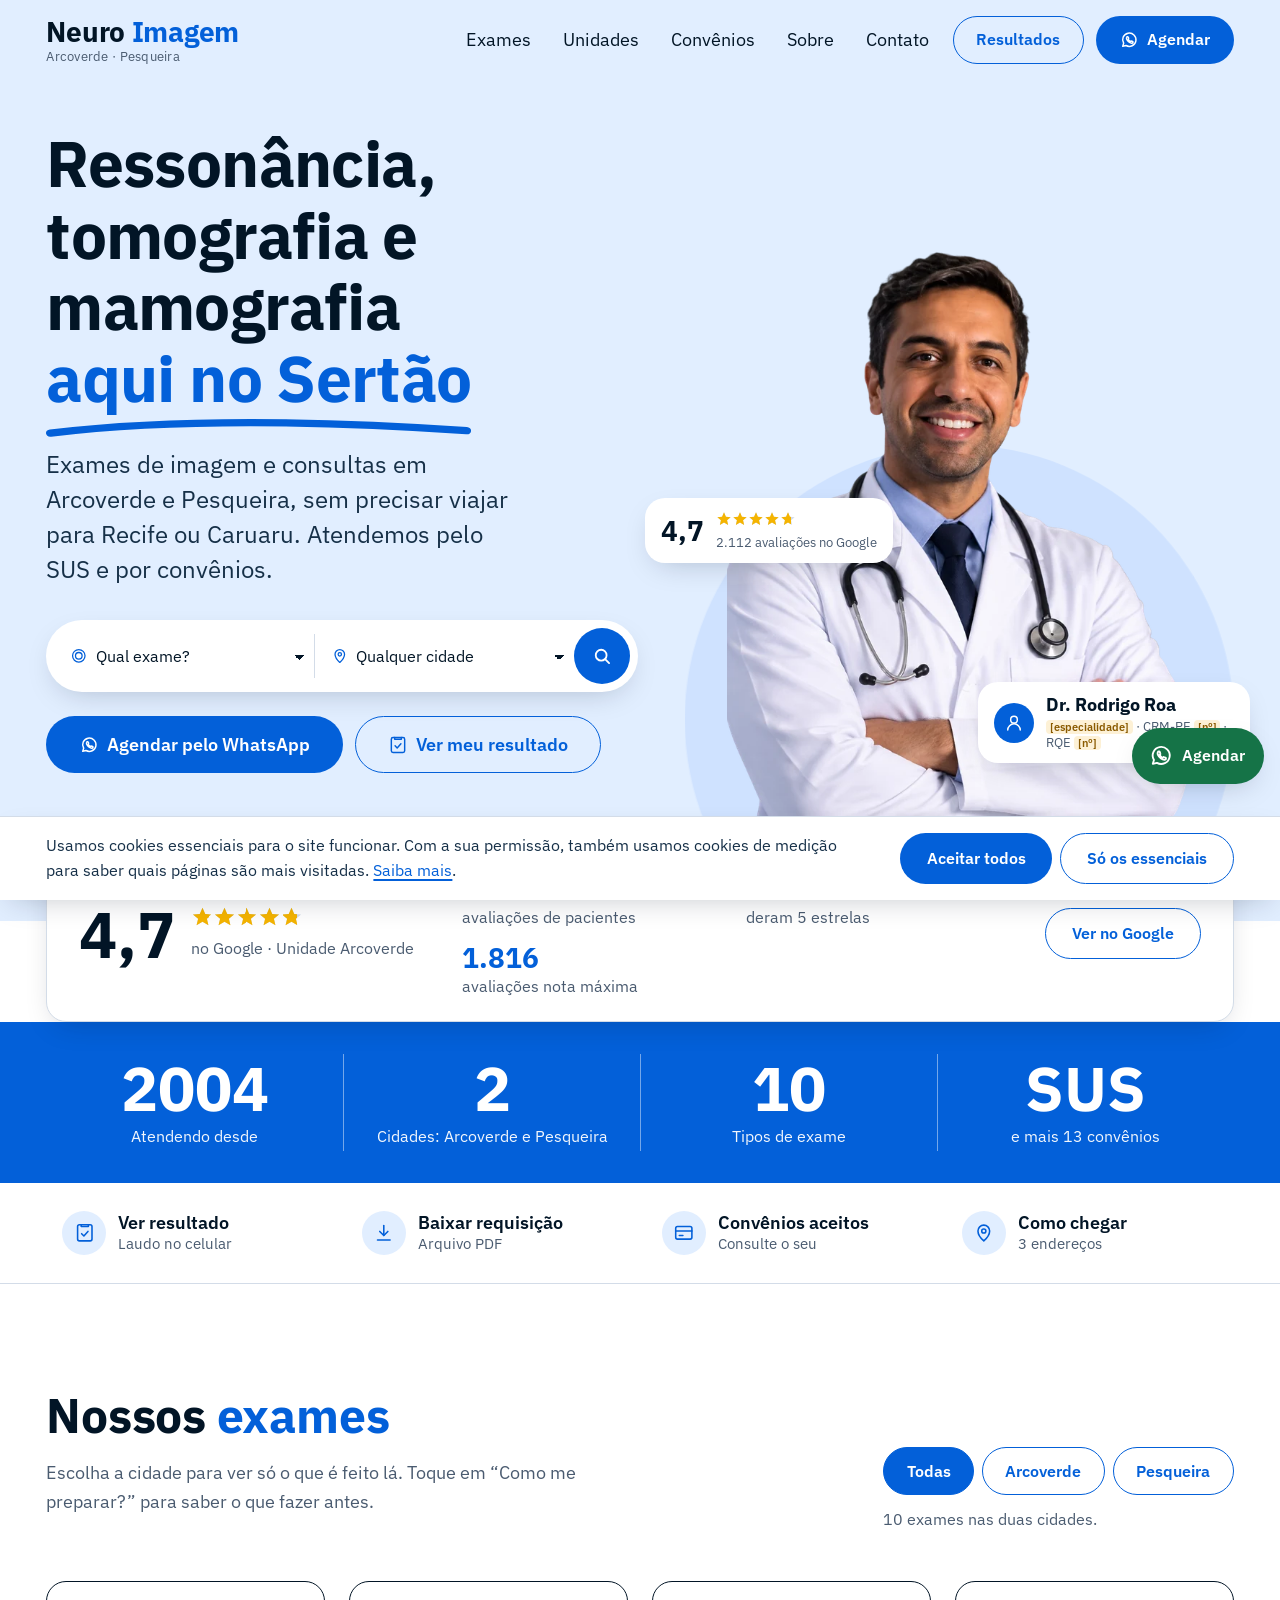
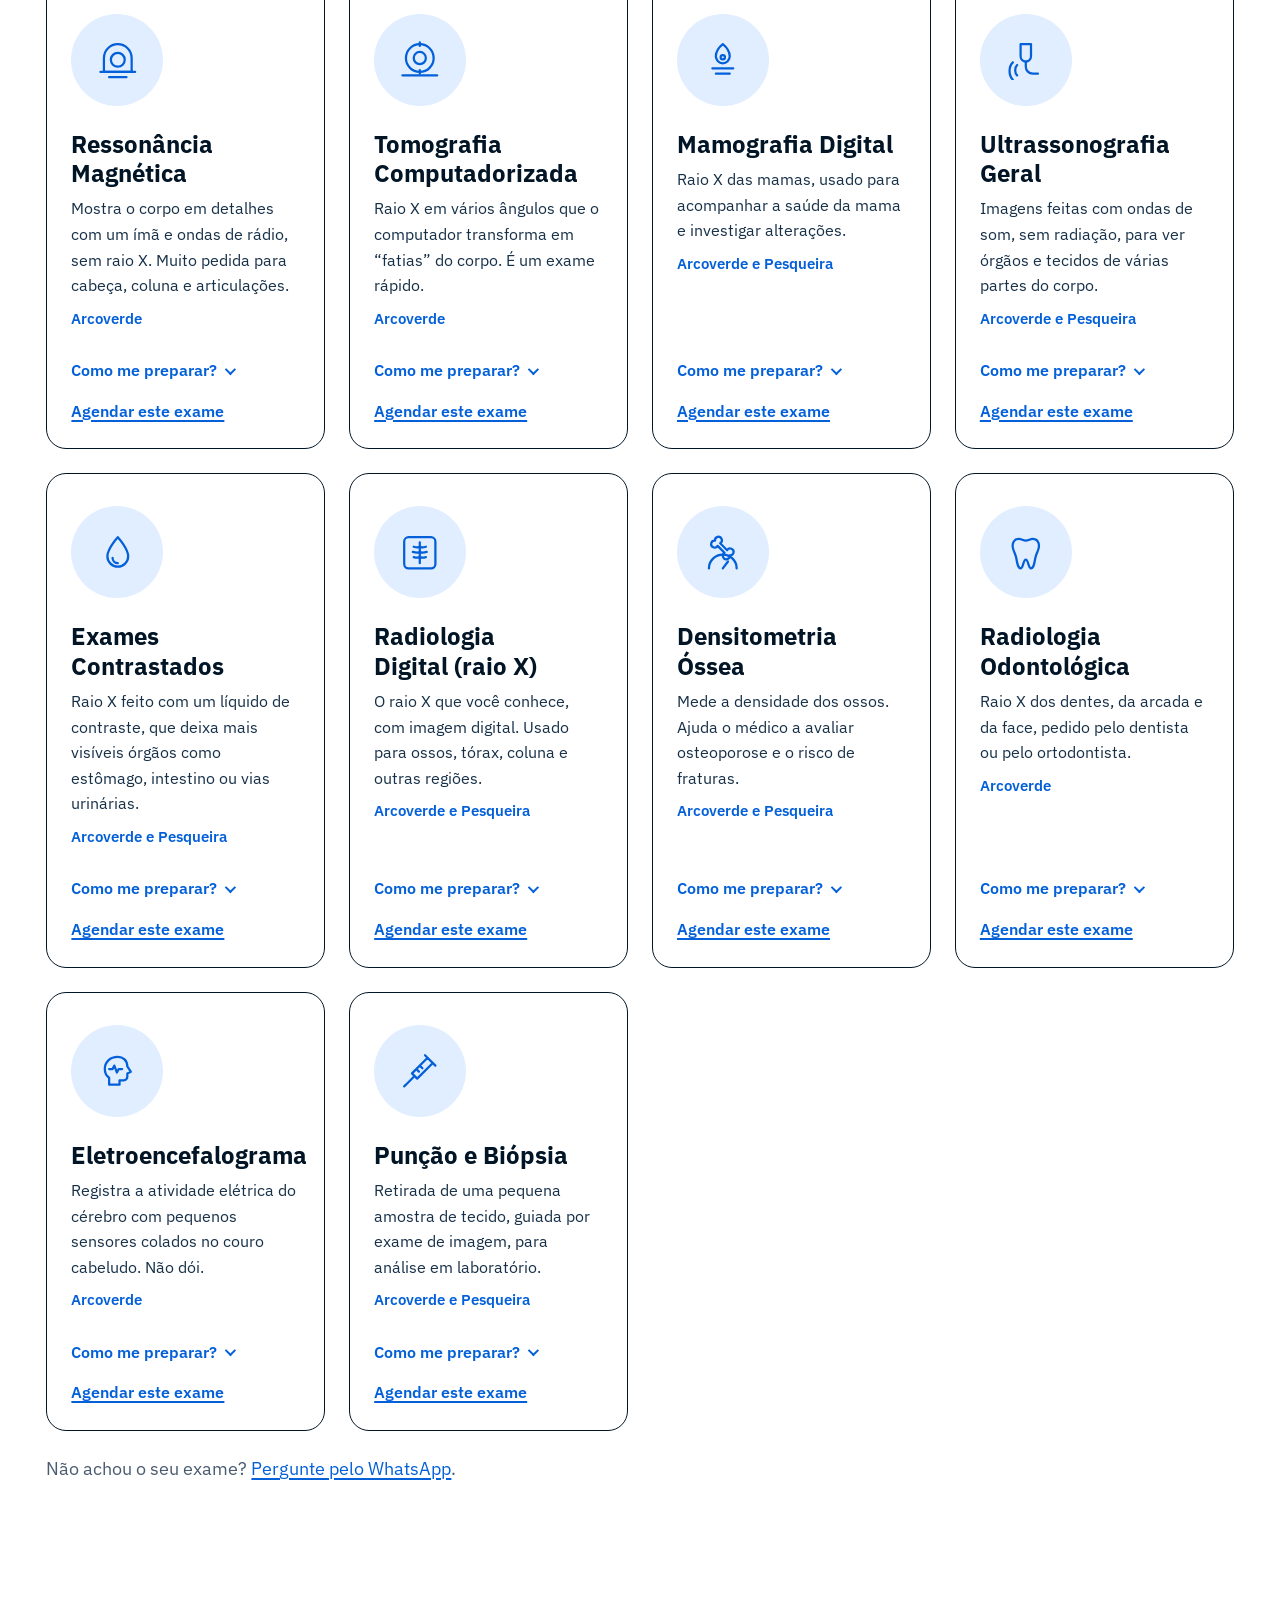
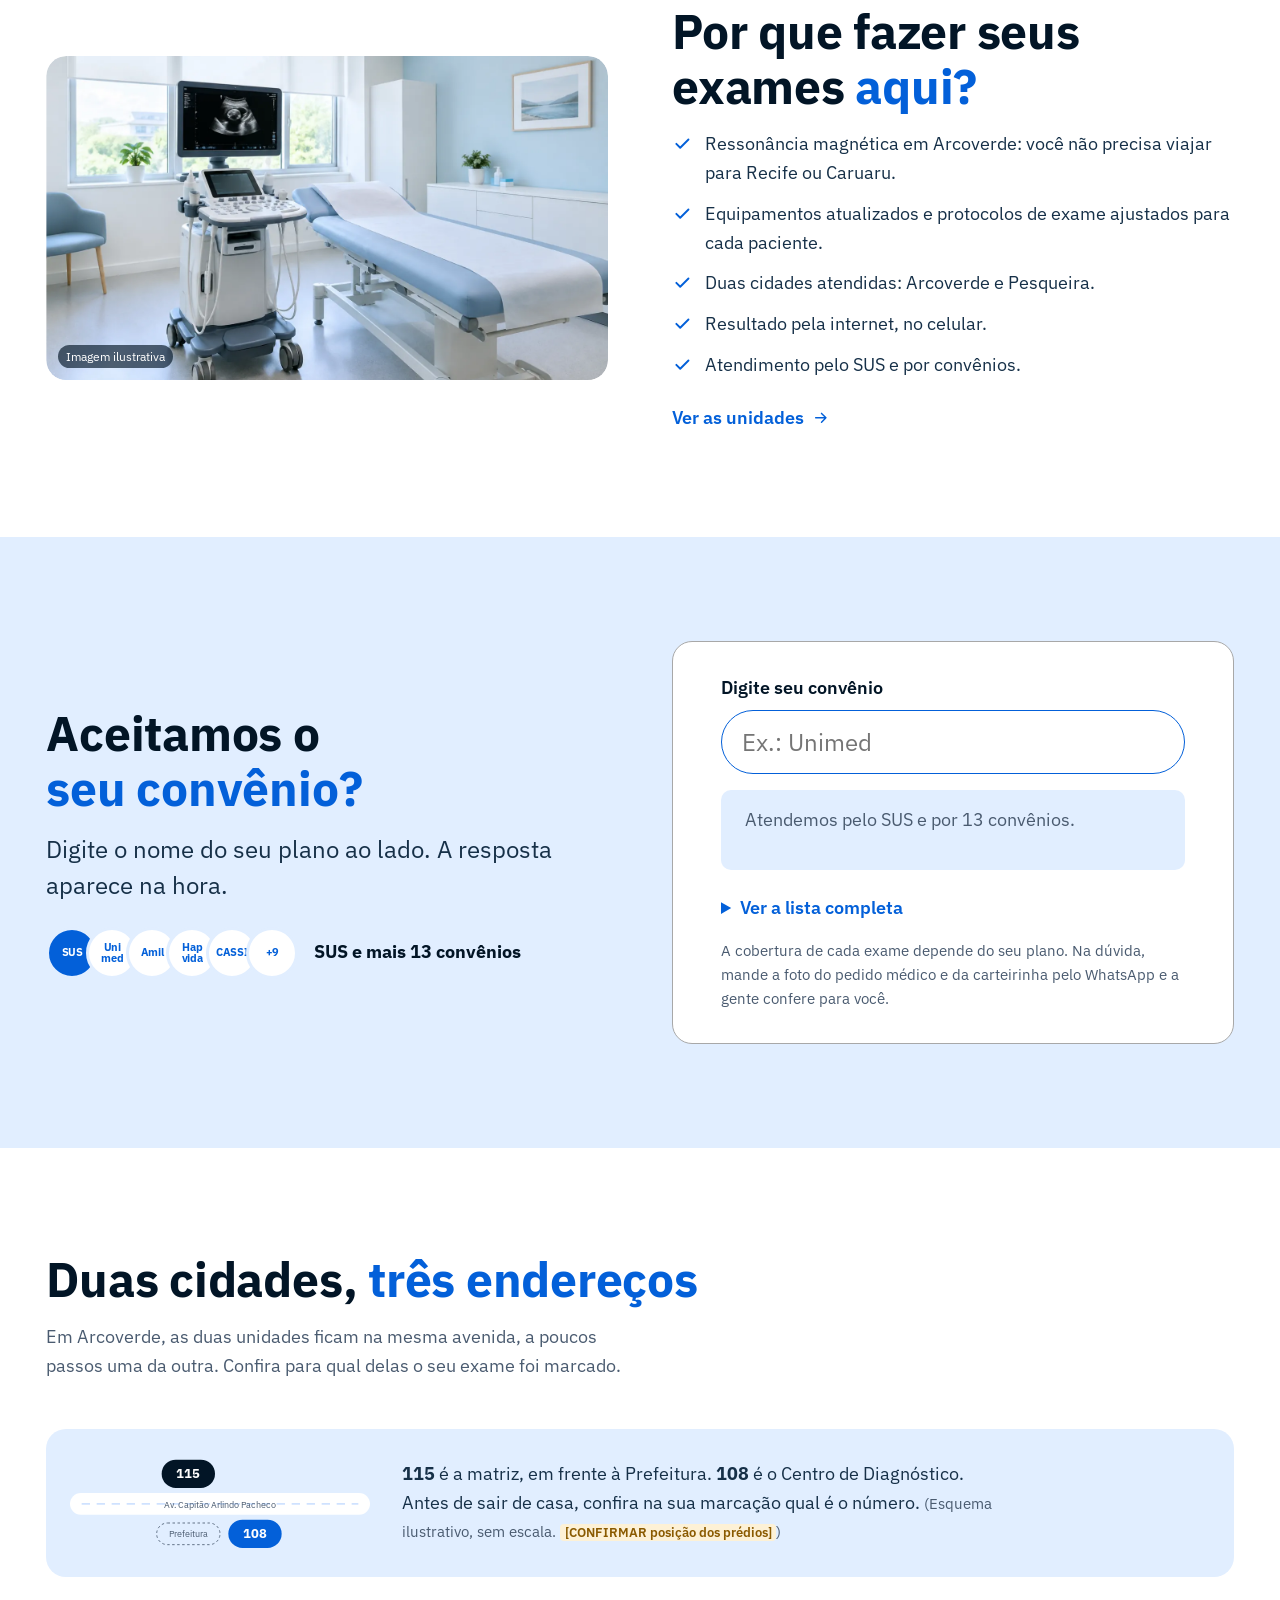
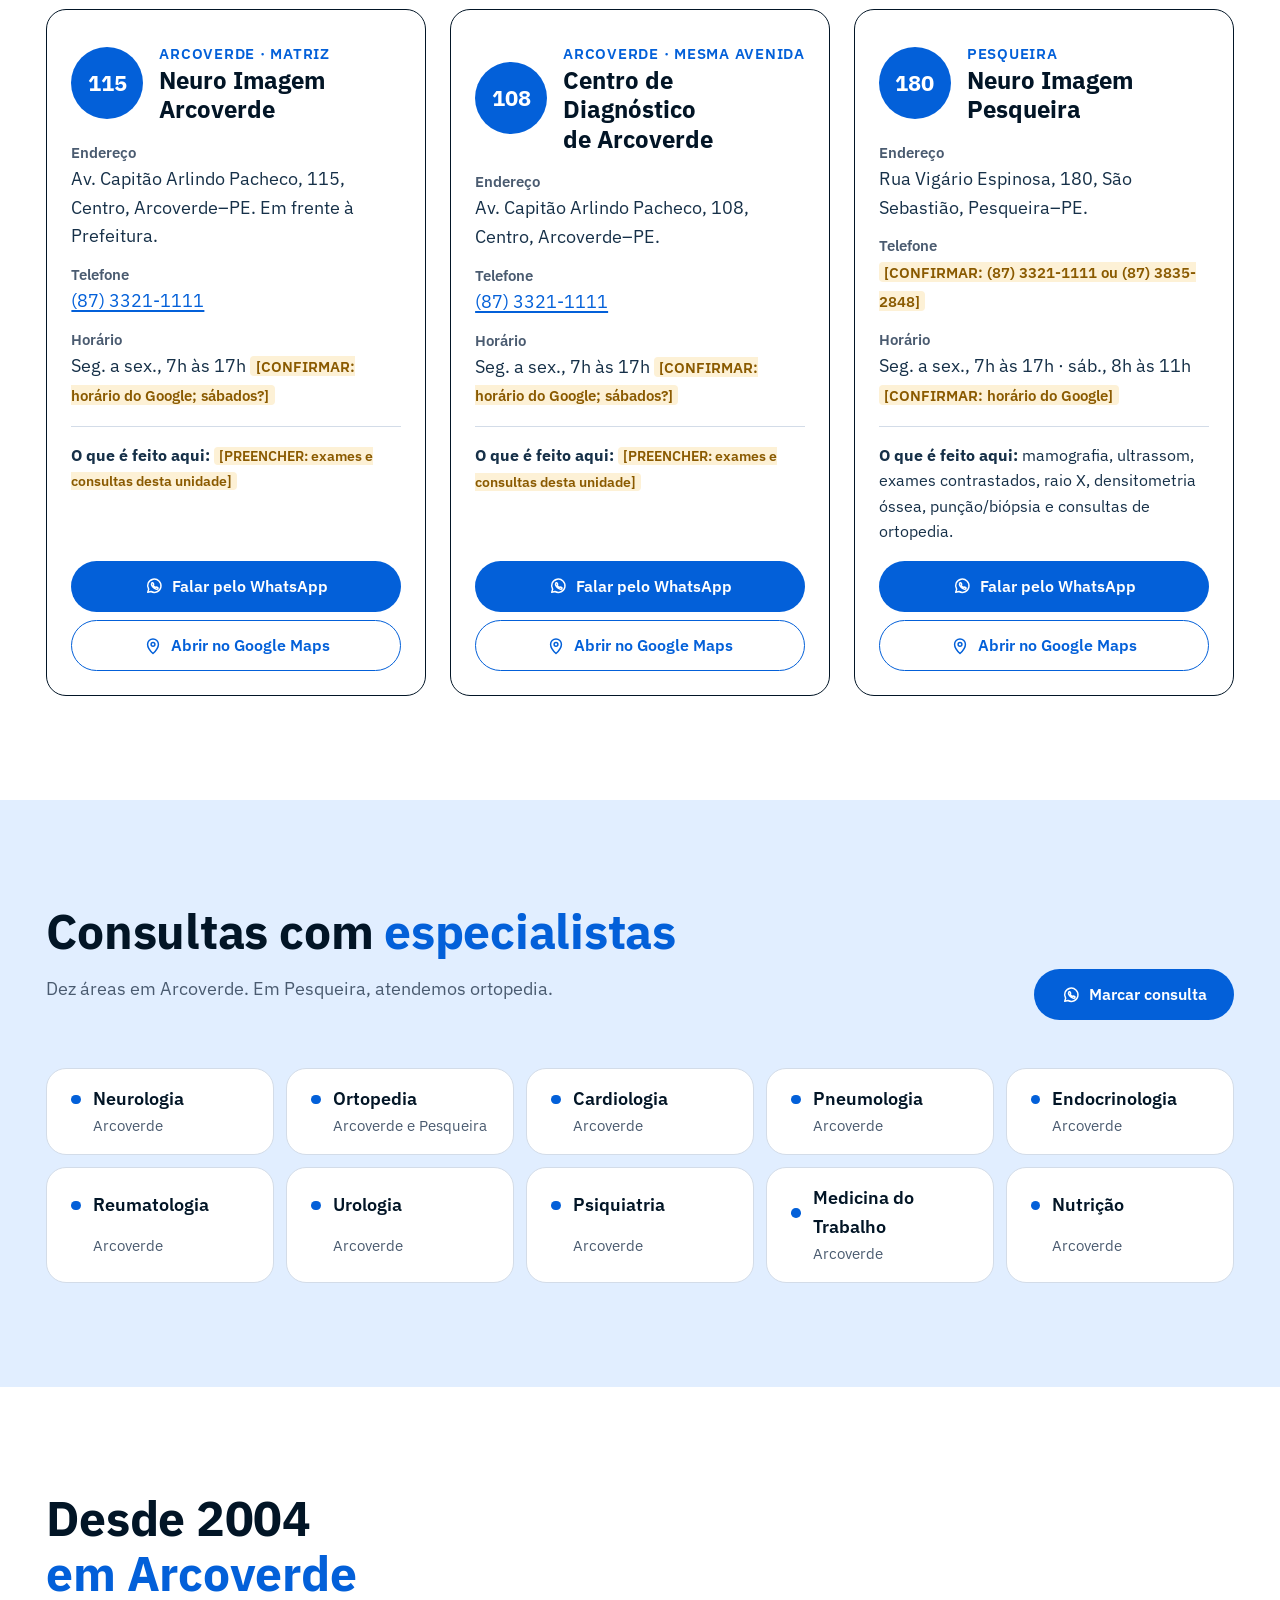
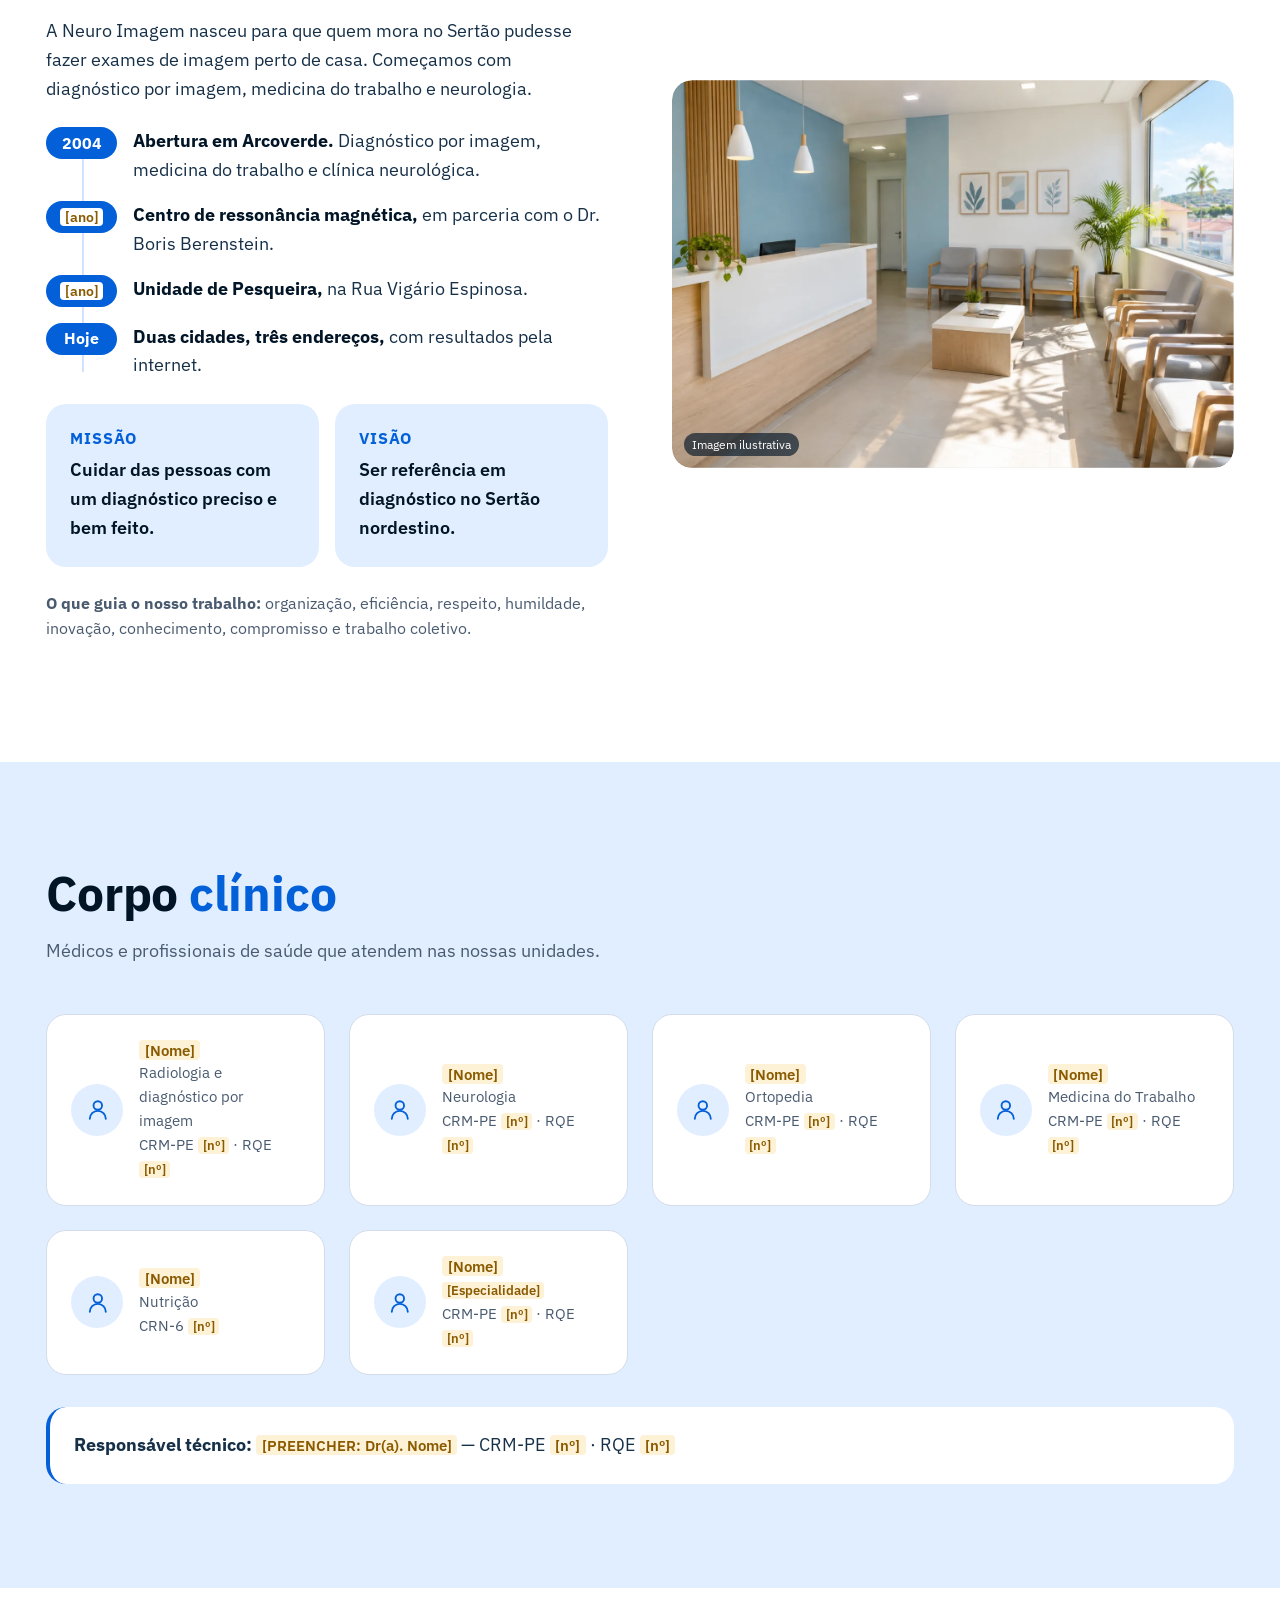
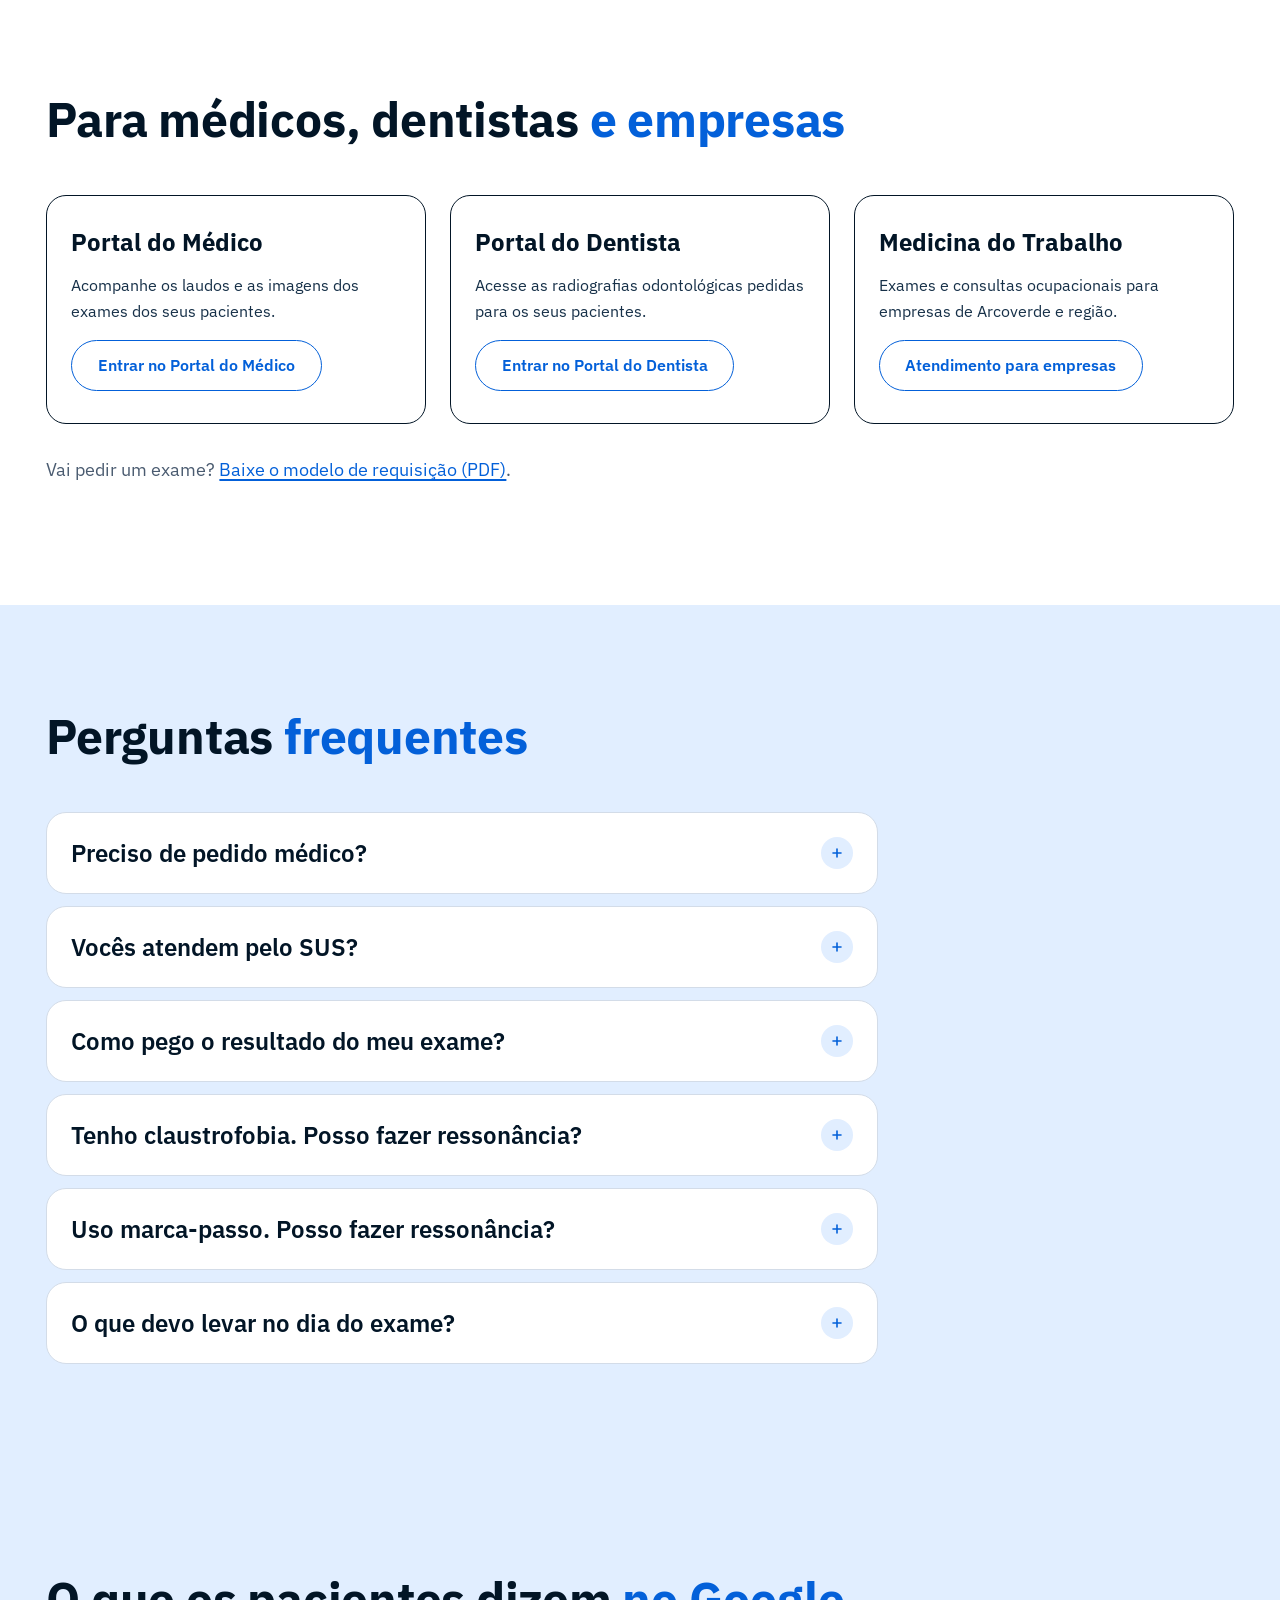
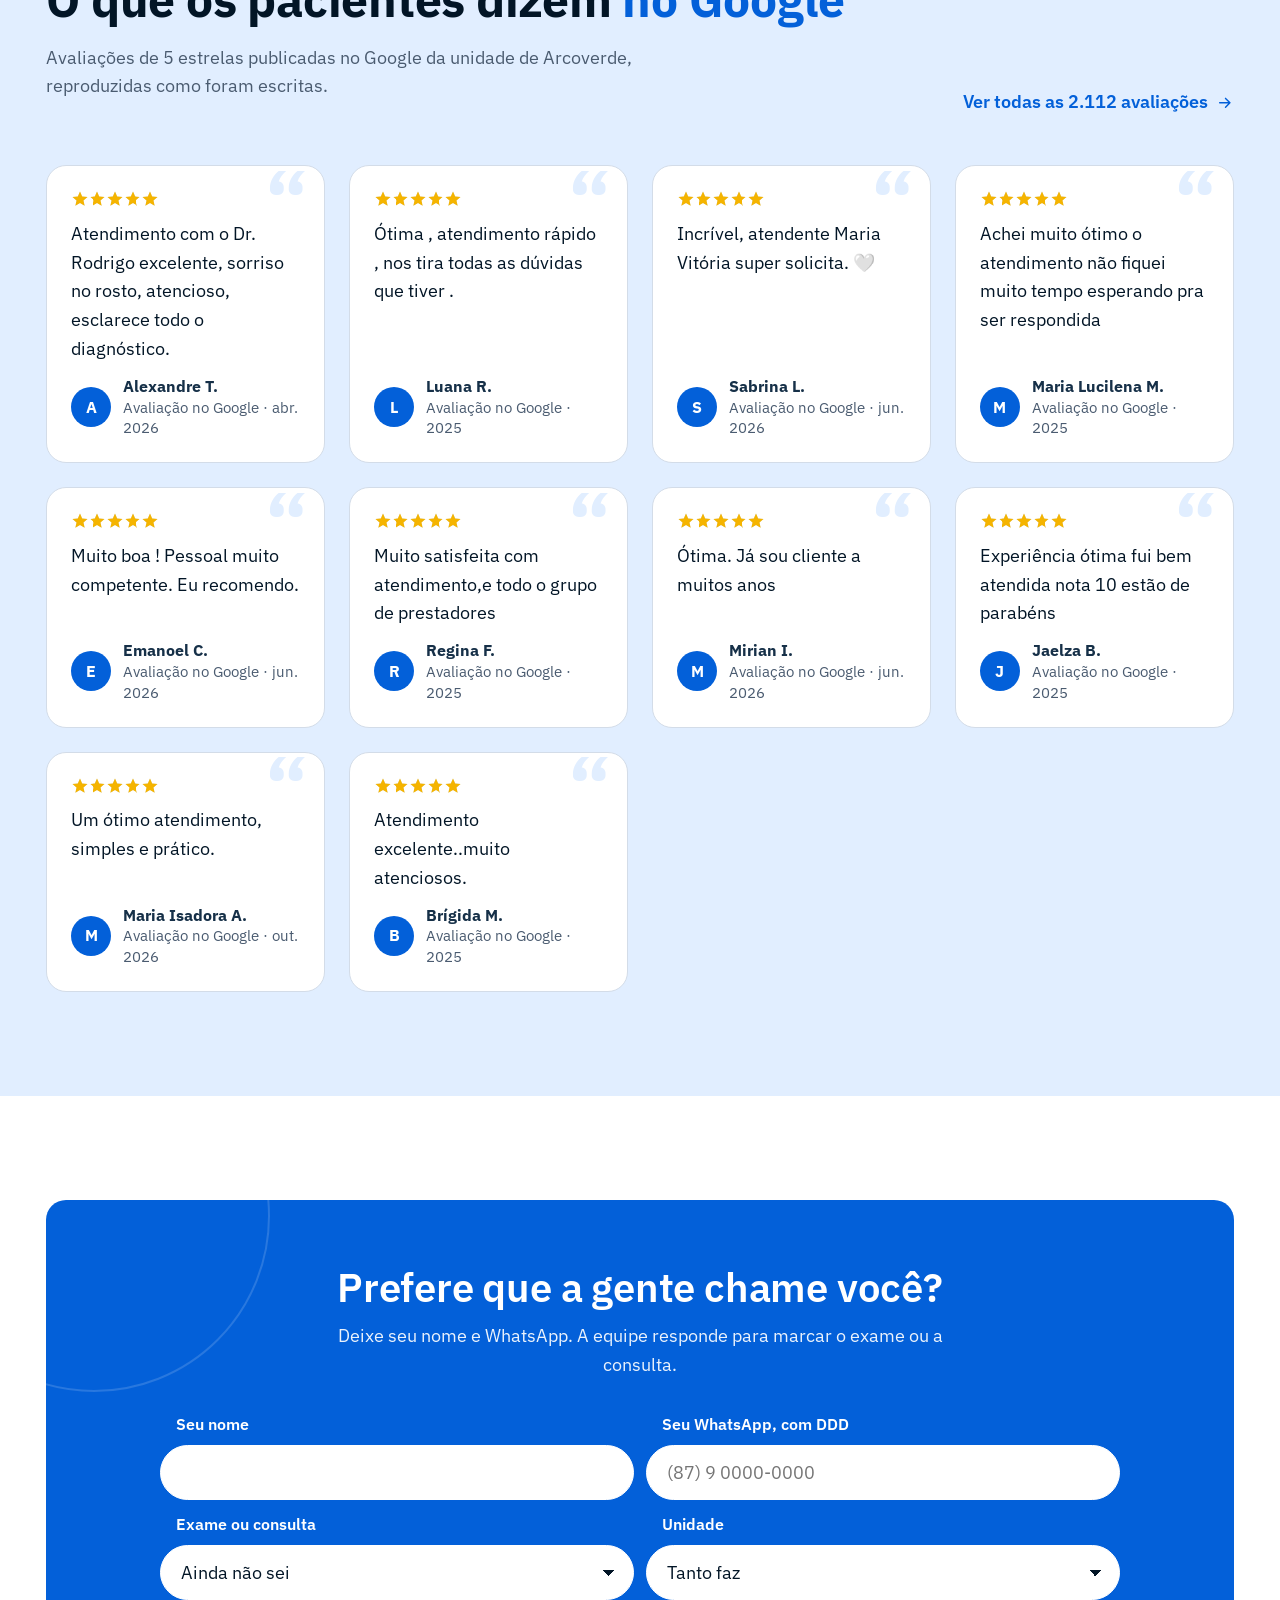
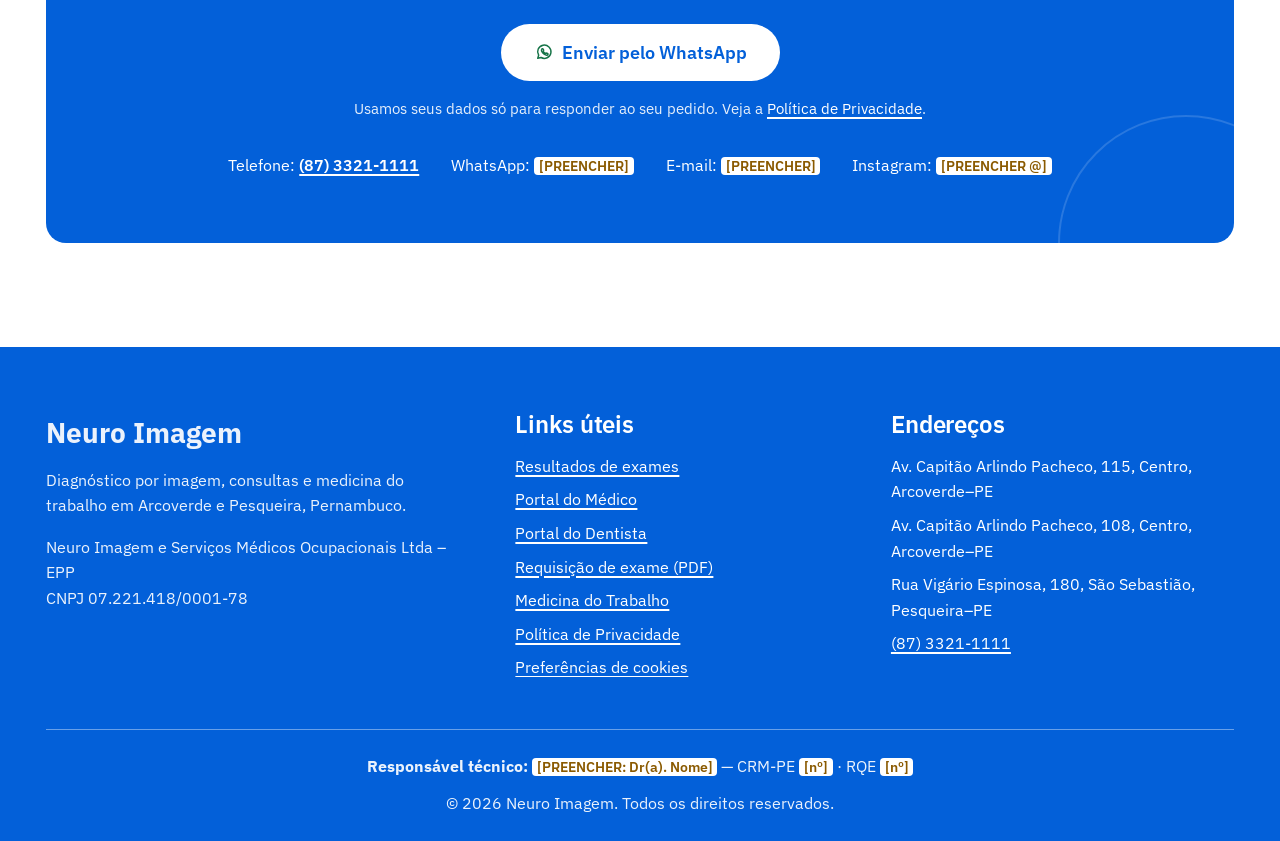
==== commit 39a8df5b: "Foto do Dr. Rodrigo Roa no banner com etiquetas flutuantes - Foto profissional (gerada no Canva a pa" ====
--- a/index.html
+++ b/index.html
@@ -19,7 +19,7 @@
 <meta name="twitter:card" content="summary_large_image">
 
 <link rel="preload" href="fonts/plex.woff2" as="font" type="font/woff2" crossorigin>
-<link rel="preload" href="img/foto-ressonancia.webp" as="image">
+<link rel="preload" href="img/dr-rodrigo-roa.webp" as="image">
 <script>document.documentElement.classList.add("js")</script>
 <link rel="stylesheet" href="css/style.css">
 <link rel="icon" href="img/favicon.svg" type="image/svg+xml">
@@ -216,8 +216,16 @@
         </div>
       </div>
       <div class="hero-media">
-        <!-- Imagem gerada por IA (provisória). Trocar por foto real do equipamento da clínica. -->
-        <img src="img/foto-ressonancia.webp" width="1024" height="1024" alt="Aparelho de ressonância magnética com a mesa do paciente." fetchpriority="high">
+        <!-- Foto do Dr. Rodrigo Roa gerada por IA a partir de foto real, com autorização dele. -->
+        <img src="img/dr-rodrigo-roa.webp" width="645" height="799" alt="Dr. Rodrigo Roa, de jaleco branco e estetoscópio, sorrindo e de braços cruzados." fetchpriority="high">
+        <div class="float-card float-doc">
+          <span class="float-ico"><svg aria-hidden="true"><use href="#i-person"/></svg></span>
+          <span><strong>Dr. Rodrigo Roa</strong><small><span class="fill">[especialidade]</span> · CRM-PE <span class="fill">[nº]</span> · RQE <span class="fill">[nº]</span></small></span>
+        </div>
+        <div class="float-card float-rating">
+          <strong class="tnum">4,7</strong>
+          <span><span class="stars" role="img" aria-label="4,7 de 5 estrelas no Google"><span style="--fill:94%"></span></span><small>2.112 avaliações no Google</small></span>
+        </div>
       </div>
     </div>
   </section>
--- a/css/style.css
+++ b/css/style.css
@@ -199,10 +199,25 @@
 
 .hero-media { position: relative; align-self: end; z-index: 1; }
 .hero-media::before { /* semicírculo, como na referência */
-  content: ""; position: absolute; left: 50%; bottom: -28%; width: 108%; aspect-ratio: 1; transform: translateX(-50%);
+  content: ""; position: absolute; left: 50%; bottom: -30%; width: 100%; aspect-ratio: 1; transform: translateX(-50%);
   border-radius: 50%; background: var(--blue-100);
 }
-.hero-media img { position: relative; width: 100%; max-width: 40rem; margin-inline: auto; filter: drop-shadow(0 30px 30px rgba(2,21,38,.12)); }
+.hero-media img { position: relative; width: auto; max-width: 100%; max-height: 36rem; margin-inline: auto; display: block; }
+.float-card { position: absolute; z-index: 2; display: flex; align-items: center; gap: var(--s-3); background: #fff; border-radius: var(--r-md); box-shadow: var(--shadow); padding: var(--s-3) var(--s-4); line-height: 1.25; }
+.float-card strong { color: var(--ink); }
+.float-card small { display: block; color: var(--muted); font-size: 0.8125rem; margin-top: 2px; }
+.float-doc { right: -1rem; bottom: 10%; max-width: 17rem; }
+.float-ico { width: 2.5rem; height: 2.5rem; border-radius: 50%; background: var(--blue); color: #fff; display: grid; place-items: center; flex: none; }
+.float-ico svg { width: 1.25rem; height: 1.25rem; }
+.float-rating { left: -2.5rem; top: 44%; }
+.float-rating > strong { font-size: 1.75rem; }
+.float-rating .stars { --size: 1rem; }
+@media (max-width: 959px) {
+  .hero-media img { max-height: 26rem; }
+  .float-doc { right: 0; bottom: 6%; max-width: 14rem; padding: var(--s-2) var(--s-3); }
+  .float-rating { display: none; }
+  .float-rating > strong { font-size: 1.35rem; }
+}
 @media (max-width: 959px) { .hero-media { max-width: 30rem; margin: 0 auto; width: 100%; } .hero-copy { padding-bottom: 0; } }
 
 /* ---------- Faixa azul de números ---------- */
@@ -504,6 +519,10 @@
   .js .hero-media::before { transform: translateX(-50%) scale(.5); opacity: 0; animation: grow 1.2s cubic-bezier(.2,.7,.2,1) .1s forwards; }
   .js .hero-media img { opacity: 0; transform: translateY(80px) scale(.92); animation: rise 1.1s cubic-bezier(.2,.7,.2,1) .35s forwards; }
   .js .swoosh path { stroke-dashoffset: 600; animation: draw 1.1s ease-out .8s forwards; }
+  @keyframes pop { from { opacity: 0; transform: translateY(16px) scale(.85); } to { opacity: 1; transform: none; } }
+  .js .float-rating { animation: pop .7s cubic-bezier(.2,.9,.3,1.3) 1.1s both, bob 5s ease-in-out 2s infinite; }
+  .js .float-doc { animation: pop .7s cubic-bezier(.2,.9,.3,1.3) 1.35s both, bob 5s ease-in-out 2.6s infinite; }
+  @keyframes bob { 0%, 100% { translate: 0 0; } 50% { translate: 0 -6px; } }
   @keyframes rise { to { opacity: 1; transform: none; filter: none; } }
   @keyframes grow { to { opacity: 1; transform: translateX(-50%) scale(1); } }
   @keyframes draw { to { stroke-dashoffset: 0; } }
